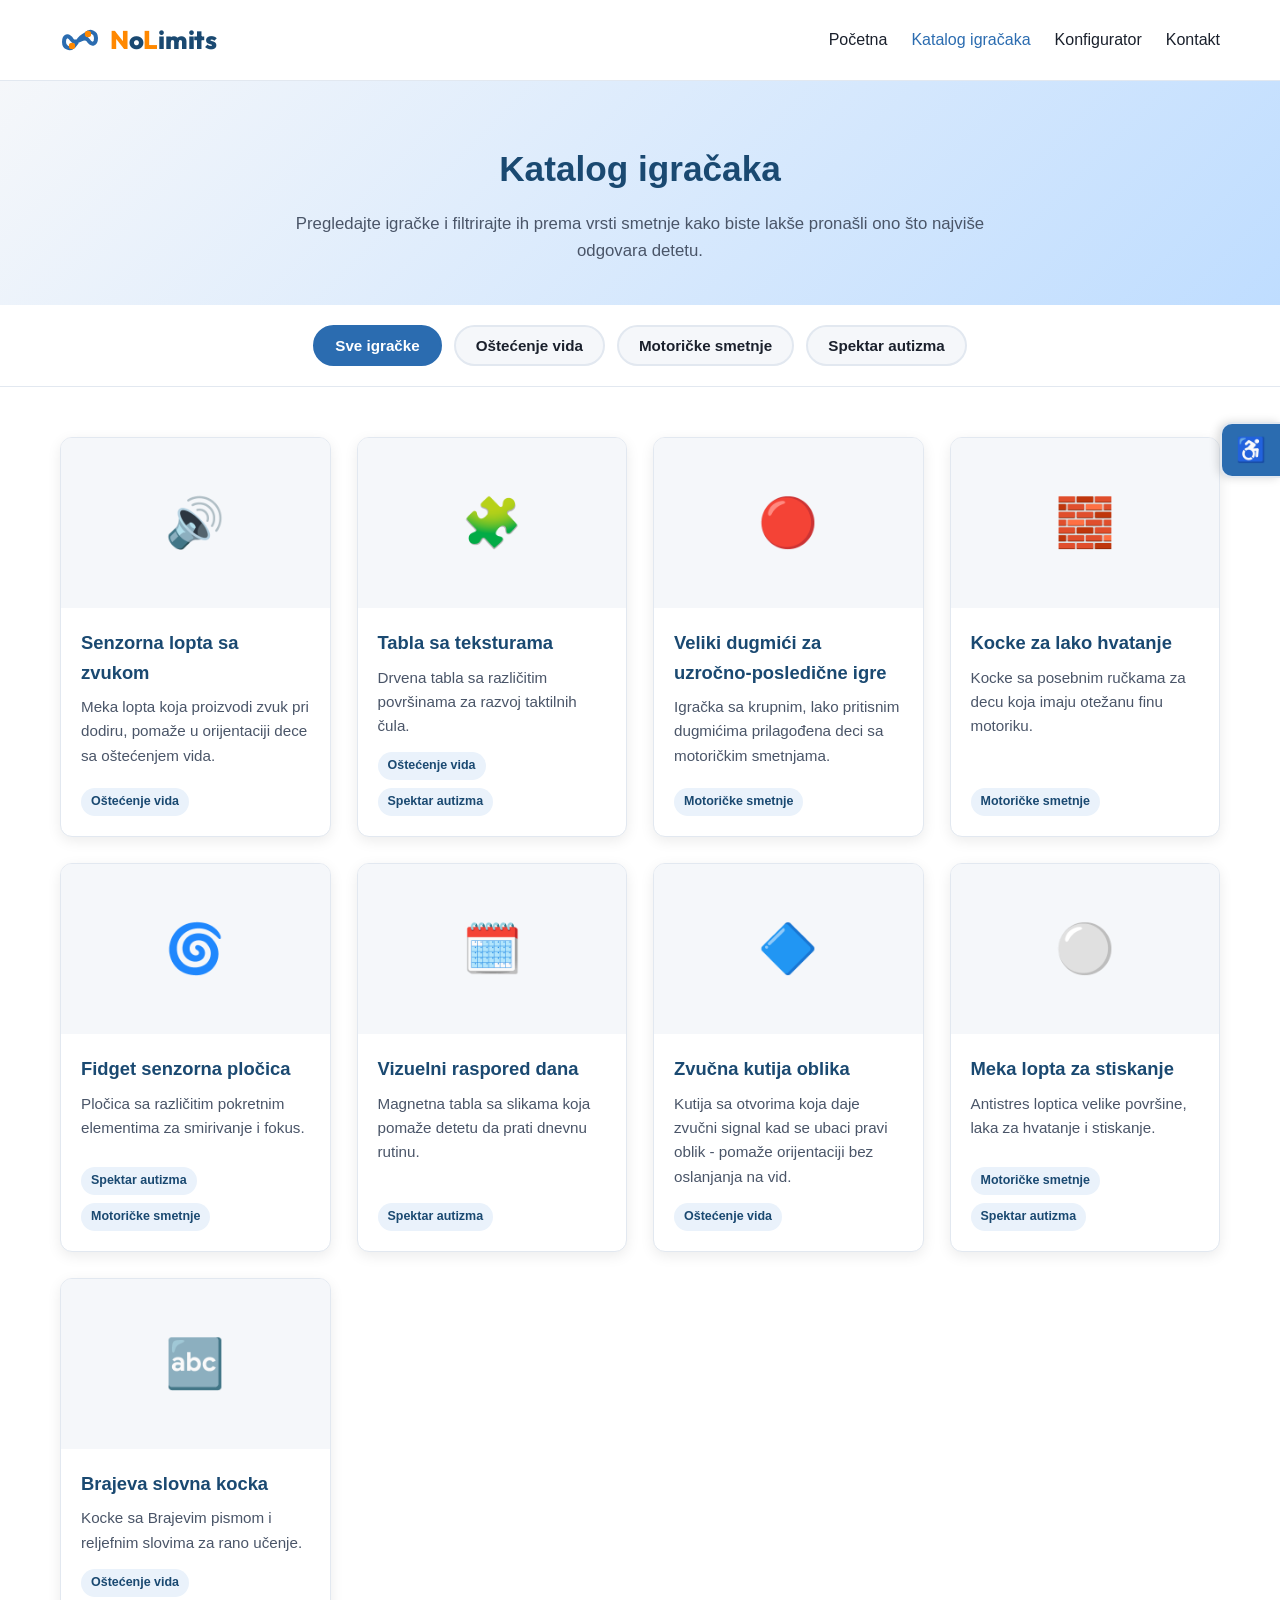
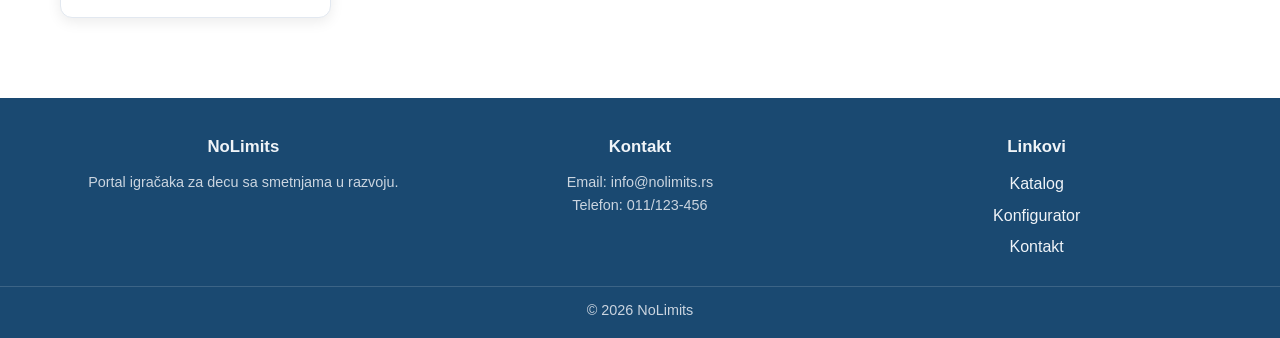
==== catalog.html @ a2f4700c "Add files via upload" ====
<!DOCTYPE html>
<html lang="sr">
<head>
  <meta charset="UTF-8">
  <meta name="viewport" content="width=device-width, initial-scale=1.0">
  <title>Katalog igračaka — NoLimits</title>
  <meta name="description" content="Katalog igračaka prilagođenih deci sa oštećenjem vida, motoričkim smetnjama i decom iz spektra autizma.">
  <link rel="stylesheet" href="css/style.css">
  <!-- Google Font: Outfit za zakrivljen i moderan logo -->
<link rel="preconnect" href="https://fonts.googleapis.com">
<link rel="preconnect" href="https://fonts.gstatic.com" crossorigin>
<link href="https://fonts.googleapis.com/css2?family=Outfit:wght@700;800&display=swap" rel="stylesheet">
</head>
<body>

<header class="site-header">
    <div class="container header-inner">
<a href="index.html" class="logo" aria-label="NoLimits Početna">
  <svg width="40" height="40" viewBox="0 0 100 100" fill="none" xmlns="http://www.w3.org/2000/svg" aria-hidden="true">
    <!-- Linija beskonačnosti/slagalice obojena u primarnu plavu boju -->
    <path d="M 30,50 C 20,35 10,40 10,55 C 10,70 25,75 35,65 C 45,55 45,45 65,35 C 75,25 90,30 90,45 C 90,60 80,65 70,50 C 60,35 40,65 30,50 Z" 
          stroke="var(--color-primary)" stroke-width="10" stroke-linecap="round" stroke-linejoin="round"/>
    <!-- Akcentne krugovi u narandžastoj boji -->
    <circle cx="70" cy="35" r="8" fill="var(--color-secondary)" />
    <circle cx="30" cy="65" r="8" fill="var(--color-secondary)" />
  </svg>
  <span class="logo-text"><span class="logo-accent">N</span>o<span class="logo-accent">L</span>imits</span>
</a>

      <nav class="main-nav" aria-label="Glavna navigacija">
        <ul>
          <li><a href="index.html">Početna</a></li>
          <li><a href="catalog.html" class="active">Katalog igračaka</a></li>
          <li><a href="configurator.html">Konfigurator</a></li>
          <li><a href="contact.html">Kontakt</a></li>
        </ul>
      </nav>

    </div>
  </header>

  <aside id="accessibility-menu" class="accessibility-menu" aria-hidden="true">
    <h2>Podešavanja pristupačnosti</h2>
    <button id="btn-font-increase">Povećaj veličinu teksta</button>
    <button id="btn-font-decrease">Smanji veličinu teksta</button>
    <button id="btn-high-contrast">Visoki kontrast</button>
    <button id="btn-dyslexia-font">Font za disleksiju</button>
    <button id="btn-highlight-links">Istakni linkove</button>
    <button id="btn-reset-accessibility">Vrati na podrazumevano</button>
  </aside>

  <!-- ===================== NASLOV STRANICE ===================== -->
  <main>
    <section class="catalog-hero">
      <div class="container">
        <h1>Katalog igračaka</h1>
        <p class="catalog-subtitle">
          Pregledajte igračke i filtrirajte ih prema vrsti smetnje kako biste
          lakše pronašli ono što najviše odgovara detetu.
        </p>
      </div>
    </section>

    <!-- ===================== FILTERI ===================== -->
    <section class="filters" aria-label="Filteri kataloga">
      <div class="container filters-inner">
        <button class="filter-btn active" data-filter="sve">Sve igračke</button>
        <button class="filter-btn" data-filter="vid">Oštećenje vida</button>
        <button class="filter-btn" data-filter="motorika">Motoričke smetnje</button>
        <button class="filter-btn" data-filter="autizam">Spektar autizma</button>
      </div>
    </section>

    <!-- ===================== GRID SA IGRAČKAMA ===================== -->
    <section class="catalog-grid-section">
      <div class="container">
        <div id="catalog-grid" class="catalog-grid">
          <!-- Kartice igračaka se generišu dinamički preko JavaScript-a (main.js) -->
        </div>

        <p id="no-results" class="no-results" hidden>
          Nema pronađenih igračaka za izabrani filter.
        </p>
      </div>
    </section>
  </main>

  <!-- ===================== FOOTER ===================== -->
  <footer class="site-footer">
    <div class="container footer-inner">
      <div>
        <h3>NoLimits</h3>
        <p>Portal igračaka za decu sa smetnjama u razvoju.</p>
      </div>
      <div>
        <h3>Kontakt</h3>
        <p>Email: info@nolimits.rs</p>
        <p>Telefon: 011/123-456</p>
      </div>
      <div>
        <h3>Linkovi</h3>
        <ul class="footer-links">
          <li><a href="catalog.html">Katalog</a></li>
          <li><a href="configurator.html">Konfigurator</a></li>
          <li><a href="contact.html">Kontakt</a></li>
        </ul>
      </div>
    </div>
    <p class="footer-bottom">&copy; 2026 NoLimits</p>
  </footer>

      <!-- Dugme za pristupačni meni - logiku dodajemo kasnije u main.js -->
      <button id="accessibility-toggle" class="accessibility-floating-btn" aria-label="Otvori meni za pristupačnost" aria-expanded="false">
        <span aria-hidden="true">♿</span> 
      </button>

  <script src="js/main.js" defer></script>
</body>
</html>
---- css/style.css ----
/* ===================== RESET & OSNOVNI STILOVI ===================== */
*, *::before, *::after {
  box-sizing: border-box;
  margin: 0;
  padding: 0;
}

:root {
  --color-primary: #2b6cb0;
  --color-primary-dark: #1a4971;
  --color-secondary: #ff8800;
  --color-bg: #ffffff;
  --color-bg-alt: #f5f7fa;
  --color-text: #1a202c;
  --color-text-light: #4a5568;
  --color-border: #e2e8f0;
  --radius: 12px;
  --shadow: 0 4px 14px rgba(0, 0, 0, 0.08);
  --font-main: "Segoe UI", Roboto, Arial, sans-serif;
  --font-size-base: 16px;
  --max-width: 1200px;
}

html {
  scroll-behavior: smooth;
  font-size: var(--font-size-base);
  overflow-y: scroll; /* Osigurava da vertikalni scrollbar uvek postoji i da se raspored nikada ne pomera */
}

body {
  font-family: var(--font-main);
  color: var(--color-text);
  background-color: var(--color-bg);
  line-height: 1.6;
  transition: background-color 0.3s ease, color 0.3s ease;
}

img {
  max-width: 100%;
  display: block;
}

a {
  color: inherit;
  text-decoration: none;
}

ul {
  list-style: none;
}

.container {
  max-width: var(--max-width);
  margin: 0 auto;
  padding: 0 20px;
}

/* Fokus stanje - vazno za pristupacnost */
a:focus-visible,
button:focus-visible {
  outline: 3px solid var(--color-secondary);
  outline-offset: 2px;
}

/* ===================== DUGMICI ===================== */
.btn {
  display: inline-block;
  padding: 12px 24px;
  border-radius: var(--radius);
  font-weight: 600;
  font-size: 0.95rem;
  border: 2px solid transparent;
  cursor: pointer;
  text-decoration: none;
  transition: background-color 0.2s ease, border-color 0.2s ease, transform 0.15s ease, box-shadow 0.15s ease;
}

.btn:hover {
  transform: translateY(-2px);
  box-shadow: var(--shadow);
}

/* Osnovno primarno plavo dugme */
.btn-primary {
  background-color: var(--color-primary); /* #2b6cb0 */
  color: #ffffff;
  border-color: var(--color-primary);
}

/* Hover efekat - potamnjivanje plavog dugmeta */
.btn-primary:hover {
  background-color: var(--color-primary-dark); /* #1a4971 (tamnija nijansa) */
  border-color: var(--color-primary-dark);
  color: #ffffff;
  transform: translateY(-2px);
  box-shadow: var(--shadow);
}

.btn-secondary {
  background-color: #ffffff;
  color: var(--color-primary);
  border-color: var(--color-primary);
}
/* Prilagođavanje za dugmad unutar kartica da zauzmu punu širinu ili da budu lepo centrirana */
.category-card .btn-primary {
  width: auto;             /* Dugme ne zauzima više celu širinu kartice */
  padding: 8px 16px;       /* Manje unutrašnje margine (visina i širina) */
  font-size: 0.88rem;      /* Blago smanjen font */
  margin-top: 8px;
}
/* ===================== HEADER ===================== */
.site-header {
  background-color: #ffffff;
  border-bottom: 1px solid var(--color-border);
  position: sticky;
  top: 0;
  z-index: 100;
  width: 100%;
}
.site-header .container {
  max-width: var(--max-width); /* 1200px */
  margin: 0 auto;
  padding: 0 20px;
  width: 100%;
}
.header-inner {
  display: flex !important;
  align-items: center !important;
  justify-content: space-between !important;
  height: 80px; /* Fiksna visina za sve stranice */
  width: 100%;
}

/* ===================== NOVI STILOVI ZA LOGO ===================== */
.logo {
  display: flex;
  align-items: center;
  gap: 10px;
  text-decoration: none;
}

.logo svg {
  flex-shrink: 0;
  transition: transform 0.2s ease;
}

.logo:hover svg {
  transform: scale(1.08);
}

.logo-text {
  font-family: 'Outfit', 'Segoe UI', sans-serif; /* Zakrivljen, zaobljen i moderan font */
  font-size: 1.6rem;
  font-weight: 800;
  color: var(--color-primary-dark); /* Osnovna boja teksta ("o" i "imits") */
  letter-spacing: -0.3px;
}

/* Narandžasta akcentna boja za slova N i L */
.logo-accent {
  color: var(--color-secondary) !important; /* Koristi #f6ad55 narandžastu boju iz narandžastih tačaka */
}
/* Podrška za Visoki Kontrast za Logo */
body.high-contrast .logo-text {
  color: #ffffff !important; /* Osnovni tekst ("o" i "imits") postaje beo */
}

body.high-contrast .logo-accent {
  color: #ffff00 !important; /* Akcentna slova N i L postaju svetlo žuta */
}

body.high-contrast .logo svg path {
  stroke: #ffff00 !important; /* Linija beskonačnosti prelazi u žutu */
}

body.high-contrast .logo svg circle {
  fill: #ffffff !important; /* Krugovi prelaze u belu boju */
}
.main-nav ul {
  display: flex;
  align-items: center;
  gap: 24px;
  list-style: none;
  margin: 0;
  padding: 0;
}

.main-nav a {
  white-space: nowrap;
}

.main-nav a:hover,
.main-nav a.active {
  color: var(--color-primary);
  border-bottom-color: var(--color-primary);
}

/* ===================== FIKSIRANO DUGME I MENI ZA PRISTUPAČNOST ===================== */
.accessibility-floating-btn {
  position: fixed !important;
  right: 0 !important;
  top: 50% !important;
  transform: translateY(-50%) !important;
  z-index: 99999 !important;
  background-color: var(--color-primary);
  color: #ffffff;
  border: 2px solid var(--color-border);
  border-right: none;
  border-radius: 12px 0 0 12px;
  padding: 12px 14px;
  font-size: 1.5rem;
  cursor: pointer;
  box-shadow: -2px 0 10px rgba(0, 0, 0, 0.15);
}

.accessibility-floating-btn:hover {
  background-color: var(--color-primary-dark);
}

.accessibility-menu {
  position: fixed;
  top: 50%;
  right: -300px;
  transform: translateY(-50%);
  width: 270px;
  background-color: #ffffff;
  border: 2px solid var(--color-border);
  border-radius: var(--radius);
  box-shadow: -4px 4px 20px rgba(0, 0, 0, 0.2);
  padding: 20px;
  z-index: 9998;
  transition: right 0.3s ease;
}

.accessibility-menu.open {
  right: 65px;
}

.accessibility-menu h2 {
  font-size: 1.15rem;
  margin-bottom: 14px;
  color: var(--color-primary-dark);
  border-bottom: 1px solid var(--color-border);
  padding-bottom: 8px;
}

.accessibility-menu button {
  display: block;
  width: 100%;
  text-align: left;
  padding: 10px 12px;
  margin-bottom: 8px;
  background-color: var(--color-bg-alt);
  border: 1px solid var(--color-border);
  border-radius: var(--radius);
  cursor: pointer;
  font-size: 0.9rem;
  font-weight: 600;
  transition: background-color 0.2s ease;
}

.accessibility-menu button:hover {
  background-color: var(--color-border);
}

/* ===================== HERO ===================== */
.hero {
  background: linear-gradient(135deg, var(--color-bg-alt), #bfddff);
  padding: 80px 0;
  text-align: center;
}

.hero-inner {
  max-width: 800px;
}

.hero h1 {
  font-size: 2.4rem;
  color: var(--color-primary-dark);
  margin-bottom: 18px;
  line-height: 1.3;
}

.hero-subtitle {
  font-size: 1.1rem;
  color: var(--color-text-light);
  margin-bottom: 32px;
}

.hero-actions {
  display: flex;
  justify-content: center;
  gap: 16px;
  flex-wrap: wrap;
}

/* ===================== KATEGORIJE ===================== */
.categories {
  padding: 70px 0;
}

.categories h2 {
  text-align: center;
  font-size: 1.9rem;
  color: var(--color-primary-dark);
  margin-bottom: 40px;
}

.category-grid {
  display: grid;
  grid-template-columns: repeat(auto-fit, minmax(260px, 1fr));
  gap: 24px;
}

.category-card {
  background-color: #ffffff;
  border: 1px solid var(--color-border);
  border-radius: var(--radius);
  padding: 30px 24px;
  text-align: center;
  box-shadow: var(--shadow);
  transition: transform 0.2s ease;
}

.category-card:hover {
  transform: translateY(-6px);
}

.category-icon {
  font-size: 2.6rem;
  margin-bottom: 14px;
}

.category-card h3 {
  font-size: 1.25rem;
  margin-bottom: 10px;
  color: var(--color-primary-dark);
}

.category-card p {
  color: var(--color-text-light);
  margin-bottom: 16px;
  min-height: 66px;
}

.card-link {
  font-weight: 600;
  color: var(--color-primary);
}

.card-link:hover {
  text-decoration: underline;
}

/* ===================== O NAMA ===================== */
.about {
  background-color: var(--color-bg-alt);
  padding: 60px 0;
}

.about-inner {
  max-width: 800px;
  text-align: center;
  margin: 0 auto;
}

.about h2 {
  font-size: 1.8rem;
  color: var(--color-primary-dark);
  margin-bottom: 18px;
}

.about p {
  color: var(--color-text-light);
}

/* ===================== FOOTER ===================== */
.site-footer {
  background-color: var(--color-primary-dark);
  color: #f0f4f8;
  padding: 36px 0 16px;
}

.footer-inner {
  display: grid;
  grid-template-columns: repeat(3, 1fr);
  gap: 30px;
  margin-bottom: 20px;
  text-align: center;
  justify-items: center;
}

.site-footer h3 {
  margin-bottom: 10px;
  font-size: 1.05rem;
}

.site-footer p {
  color: #cbd5e0;
  font-size: 0.9rem;
}

.footer-links {
  display: flex;
  flex-direction: column;
  align-items: center;
}

.footer-links li {
  margin-bottom: 6px;
}

.footer-links a:hover {
  text-decoration: underline;
}

.footer-bottom {
  text-align: center;
  border-top: 1px solid rgba(255,255,255,0.15);
  padding-top: 12px;
  font-size: 0.8rem;
  color: #cbd5e0;
}

/* ===================== KATALOG ===================== */
.catalog-hero {
  background: linear-gradient(135deg, var(--color-bg-alt), #bfddff);
  padding: 60px 0 40px;
  text-align: center;
}

.catalog-hero h1 {
  font-size: 2.2rem;
  color: var(--color-primary-dark);
  margin-bottom: 14px;
}

.catalog-subtitle {
  max-width: 700px;
  margin: 0 auto;
  color: var(--color-text-light);
  font-size: 1.05rem;
}

.filters {
  background-color: #ffffff;
  border-bottom: 1px solid var(--color-border);
  padding: 20px 0;
  position: sticky;
  top: 68px;
  z-index: 90;
}

.filters-inner {
  display: flex;
  gap: 12px;
  flex-wrap: wrap;
  justify-content: center;
}

.filter-btn {
  background-color: var(--color-bg-alt);
  border: 2px solid var(--color-border);
  color: var(--color-text);
  padding: 10px 20px;
  border-radius: 30px;
  font-weight: 600;
  font-size: 0.95rem;
  cursor: pointer;
  transition: background-color 0.2s ease, color 0.2s ease, border-color 0.2s ease;
}

.filter-btn:hover {
  border-color: var(--color-primary);
  color: var(--color-primary);
}

.filter-btn.active {
  background-color: var(--color-primary);
  border-color: var(--color-primary);
  color: #ffffff;
}

.catalog-grid-section {
  padding: 50px 0 80px;
}

.catalog-grid {
  display: grid;
  grid-template-columns: repeat(auto-fit, minmax(260px, 1fr));
  gap: 26px;
}

.toy-card {
  background-color: #ffffff;
  border: 1px solid var(--color-border);
  border-radius: var(--radius);
  overflow: hidden;
  box-shadow: var(--shadow);
  display: flex;
  flex-direction: column;
  transition: transform 0.2s ease;
}

.toy-card:hover {
  transform: translateY(-6px);
}

.toy-card-image {
  width: 100%;
  height: 170px;
  background-color: var(--color-bg-alt);
  display: flex;
  align-items: center;
  justify-content: center;
  font-size: 3rem;
}

.toy-card-body {
  padding: 20px;
  display: flex;
  flex-direction: column;
  flex-grow: 1;
}

.toy-card-body h3 {
  font-size: 1.15rem;
  color: var(--color-primary-dark);
  margin-bottom: 8px;
}

.toy-card-body p {
  color: var(--color-text-light);
  font-size: 0.95rem;
  margin-bottom: 14px;
  flex-grow: 1;
}

.toy-tags {
  display: flex;
  flex-wrap: wrap;
  gap: 8px;
}

.toy-tag {
  background-color: #eaf2fb;
  color: var(--color-primary-dark);
  font-size: 0.78rem;
  font-weight: 600;
  padding: 4px 10px;
  border-radius: 20px;
}

.no-results {
  text-align: center;
  color: var(--color-text-light);
  font-size: 1.05rem;
  padding: 40px 0;
}

/* ===================== KONFIGURATOR ===================== */
.configurator-hero {
  background: linear-gradient(135deg, var(--color-bg-alt), #bfddff);
  padding: 60px 0 40px;
  text-align: center;
}

.configurator-hero h1 {
  font-size: 2.2rem;
  color: var(--color-primary-dark);
  margin-bottom: 14px;
}

.configurator-subtitle {
  max-width: 700px;
  margin: 0 auto;
  color: var(--color-text-light);
  font-size: 1.05rem;
}

.configurator-workspace {
  padding: 50px 0 80px;
}

.configurator-inner {
  display: grid;
  grid-template-columns: 300px 1fr;
  gap: 30px;
  align-items: start;
}

.configurator-palette {
  background-color: #ffffff;
  border: 1px solid var(--color-border);
  border-radius: var(--radius);
  padding: 24px;
  box-shadow: var(--shadow);
  position: sticky;
  top: 90px;
}

.configurator-palette h2 {
  font-size: 1.2rem;
  color: var(--color-primary-dark);
  margin-bottom: 8px;
}

.palette-hint {
  font-size: 0.88rem;
  color: var(--color-text-light);
  margin-bottom: 18px;
}

.palette-items {
  display: flex;
  flex-direction: column;
  gap: 10px;
  margin-bottom: 24px;
}

.palette-item {
  display: flex;
  align-items: center;
  gap: 10px;
  background-color: var(--color-bg-alt);
  border: 2px solid var(--color-border);
  border-radius: var(--radius);
  padding: 12px 14px;
  font-size: 0.92rem;
  font-weight: 600;
  color: var(--color-text);
  cursor: grab;
  transition: border-color 0.2s ease, background-color 0.2s ease;
  text-align: left;
}

.palette-item:hover {
  border-color: var(--color-primary);
  background-color: #eaf2fb;
}

.palette-item:active {
  cursor: grabbing;
}

.palette-icon {
  font-size: 1.3rem;
}

.configurator-actions {
  display: flex;
  flex-direction: column;
  gap: 10px;
  border-top: 1px solid var(--color-border);
  padding-top: 18px;
}

.configurator-actions .btn {
  width: 100%;
  text-align: center;
  padding: 12px 16px;
  font-size: 0.92rem;
}

.configurator-canvas-wrapper {
  background-color: #ffffff;
  border: 1px solid var(--color-border);
  border-radius: var(--radius);
  box-shadow: var(--shadow);
  padding: 20px;
  text-align: center;
}

#konva-container {
  width: 100%;
  max-width: 700px;
  height: 500px;
  margin: 0 auto;
  background-color: var(--color-bg-alt);
  border: 2px dashed var(--color-border);
  border-radius: var(--radius);
  overflow: hidden;
}

.canvas-hint {
  margin-top: 14px;
  font-size: 0.88rem;
  color: var(--color-text-light);
}

/* ===================== KAKO FUNKCIONIŠE ===================== */
.how-it-works {
  padding: 70px 0;
  background-color: var(--color-bg-alt);
}

.how-it-works h2 {
  text-align: center;
  font-size: 1.9rem;
  color: var(--color-primary-dark);
  margin-bottom: 40px;
}

.steps-grid {
  display: grid;
  grid-template-columns: repeat(auto-fit, minmax(230px, 1fr));
  gap: 24px;
  margin-bottom: 36px;
}

.step-card {
  background-color: #ffffff;
  border: 1px solid var(--color-border);
  border-radius: var(--radius);
  padding: 30px 22px;
  text-align: center;
  box-shadow: var(--shadow);
}

.step-number {
  width: 42px;
  height: 42px;
  border-radius: 50%;
  background-color: var(--color-primary);
  color: #ffffff;
  font-weight: 700;
  font-size: 1.1rem;
  display: flex;
  align-items: center;
  justify-content: center;
  margin: 0 auto 16px;
}

.step-card h3 {
  font-size: 1.1rem;
  color: var(--color-primary-dark);
  margin-bottom: 10px;
}

.step-card p {
  color: var(--color-text-light);
  font-size: 0.95rem;
}

.how-it-works-cta {
  text-align: center;
}

/* ===================== ZAŠTO PRILAGOĐENE IGRAČKE ===================== */
.why-toys {
  padding: 70px 0;
}

.why-toys h2 {
  text-align: center;
  font-size: 1.9rem;
  color: var(--color-primary-dark);
  margin-bottom: 40px;
}

.why-grid {
  display: grid;
  grid-template-columns: repeat(3, 1fr);
  gap: 24px;
}

.why-card {
  background-color: #ffffff;
  border: 1px solid var(--color-border);
  border-radius: var(--radius);
  padding: 26px 22px;
  box-shadow: var(--shadow);
  transition: transform 0.2s ease;
}

.why-card:hover {
  transform: translateY(-4px);
}

.why-icon {
  font-size: 2rem;
  margin-bottom: 12px;
}

.why-card h3 {
  font-size: 1.1rem;
  color: var(--color-primary-dark);
  margin-bottom: 8px;
}

.why-card p {
  color: var(--color-text-light);
  font-size: 0.92rem;
}

/* ===================== KONTAKT ===================== */
.contact-hero {
  background: linear-gradient(135deg, var(--color-bg-alt), #bfddff);
  padding: 60px 0 40px;
  text-align: center;
}

.contact-hero h1 {
  font-size: 2.2rem;
  color: var(--color-primary-dark);
  margin-bottom: 14px;
}

.contact-subtitle {
  max-width: 700px;
  margin: 0 auto;
  color: var(--color-text-light);
  font-size: 1.05rem;
}

.contact-section {
  padding: 60px 0 90px;
}

.contact-grid {
  display: grid;
  grid-template-columns: 1.4fr 1fr;
  gap: 34px;
  align-items: start;
}

.contact-form-wrapper {
  background-color: #ffffff;
  border: 1px solid var(--color-border);
  border-radius: var(--radius);
  box-shadow: var(--shadow);
  padding: 32px;
}

.contact-form-wrapper h2 {
  font-size: 1.3rem;
  color: var(--color-primary-dark);
  margin-bottom: 22px;
}

.form-group {
  margin-bottom: 20px;
}

.form-group label {
  display: block;
  font-weight: 600;
  font-size: 0.92rem;
  margin-bottom: 6px;
  color: var(--color-text);
}

.form-input {
  width: 100%;
  padding: 12px 14px;
  border: 2px solid var(--color-border);
  border-radius: var(--radius);
  font-size: 0.95rem;
  font-family: inherit;
  color: var(--color-text);
  background-color: #ffffff;
  transition: border-color 0.2s ease;
}

.form-input:focus {
  outline: none;
  border-color: var(--color-primary);
}

.form-textarea {
  resize: vertical;
  min-height: 120px;
}

.form-error {
  display: block;
  color: #c53030;
  font-size: 0.82rem;
  margin-top: 5px;
  min-height: 1em;
}

.form-success {
  margin-top: 16px;
  background-color: #f0fff4;
  border: 1px solid #38a169;
  color: #276749;
  padding: 12px 16px;
  border-radius: var(--radius);
  font-size: 0.92rem;
}

.contact-info {
  background-color: #ffffff;
  border: 1px solid var(--color-border);
  border-radius: var(--radius);
  box-shadow: var(--shadow);
  padding: 32px;
}

.contact-info h2 {
  font-size: 1.3rem;
  color: var(--color-primary-dark);
  margin-bottom: 22px;
}

.contact-info-item {
  display: flex;
  gap: 14px;
  margin-bottom: 20px;
}

.contact-info-icon {
  font-size: 1.5rem;
  flex-shrink: 0;
}

.contact-info-item h3 {
  font-size: 1rem;
  color: var(--color-primary-dark);
  margin-bottom: 3px;
}

.contact-info-item p {
  color: var(--color-text-light);
  font-size: 0.92rem;
}

.contact-info-note {
  border-top: 1px solid var(--color-border);
  padding-top: 18px;
  margin-top: 6px;
  color: var(--color-text-light);
  font-size: 0.88rem;
  line-height: 1.6;
}

/* ===================== KLASE ZA PRISTUPAČNOST ===================== */
body.dyslexia-font,
body.dyslexia-font * {
  font-family: "Comic Sans MS", "Comic Sans", cursive, sans-serif !important;
}

body.highlight-links a {
  background-color: #ffff00 !important;
  color: #000000 !important;
  text-decoration: underline !important;
}

/* High Contrast Mode */
body.high-contrast,
body.high-contrast * {
  background-color: #000000 !important;
  background-image: none !important;
  color: #ffffff !important;
  border-color: #ffffff !important;
}

body.high-contrast #konva-container {
  background-color: #1a1a1a !important;
}

body.high-contrast button,
body.high-contrast .btn-secondary,
body.high-contrast .filter-btn,
body.high-contrast .accessibility-menu button,
body.high-contrast .accessibility-floating-btn,
body.high-contrast .palette-item {
  background-color: #000000 !important;
  color: #ffffff !important;
  border: 2px solid #ffffff !important;
}

body.high-contrast .btn-primary,
body.high-contrast .filter-btn.active,
body.high-contrast .filter-btn:hover,
body.high-contrast button:hover,
body.high-contrast .accessibility-floating-btn:hover,
body.high-contrast .palette-item:hover,
body.high-contrast .step-number {
  background-color: #ffff00 !important;
  color: #000000 !important;
  border-color: #ffff00 !important;
}

body.high-contrast .site-footer {
  border-top: 3px solid #ffffff !important;
}

body.high-contrast .form-success {
  border-color: #38a169 !important;
  color: #9ae6b4 !important;
}

/* ===================== RESPONZIVNOST ===================== */
@media (max-width: 900px) {
  .configurator-inner {
    grid-template-columns: 1fr;
  }

  .configurator-palette {
    position: static;
  }

  .palette-items {
    flex-direction: row;
    flex-wrap: wrap;
  }

  .palette-item {
    flex: 1 1 auto;
    min-width: 160px;
  }

  .why-grid {
    grid-template-columns: repeat(2, 1fr);
  }

  .contact-grid {
    grid-template-columns: 1fr;
  }
}

@media (max-width: 768px) {
  .header-inner {
    flex-direction: column;
    align-items: flex-start;
  }

  .main-nav ul {
    gap: 14px;
  }

  .hero h1 {
    font-size: 1.9rem;
  }

  .filters {
    top: 0;
    position: static;
  }

  .filters-inner {
    justify-content: flex-start;
    overflow-x: auto;
    flex-wrap: nowrap;
    padding-bottom: 6px;
  }

  .filter-btn {
    flex-shrink: 0;
  }
}

@media (max-width: 600px) {
  .footer-inner {
    grid-template-columns: 1fr;
    gap: 24px;
  }
}

@media (max-width: 560px) {
  .why-grid {
    grid-template-columns: 1fr;
  }
}

@media (max-width: 480px) {
  .hero {
    padding: 50px 0;
  }

  .hero-actions {
    flex-direction: column;
  }

  .btn {
    width: 100%;
    text-align: center;
  }

  #konva-container {
    height: 380px;
  }

  .contact-form-wrapper,
  .contact-info {
    padding: 22px;
  }

  .accessibility-menu.open {
    right: 10px;
    width: 240px;
  }
}
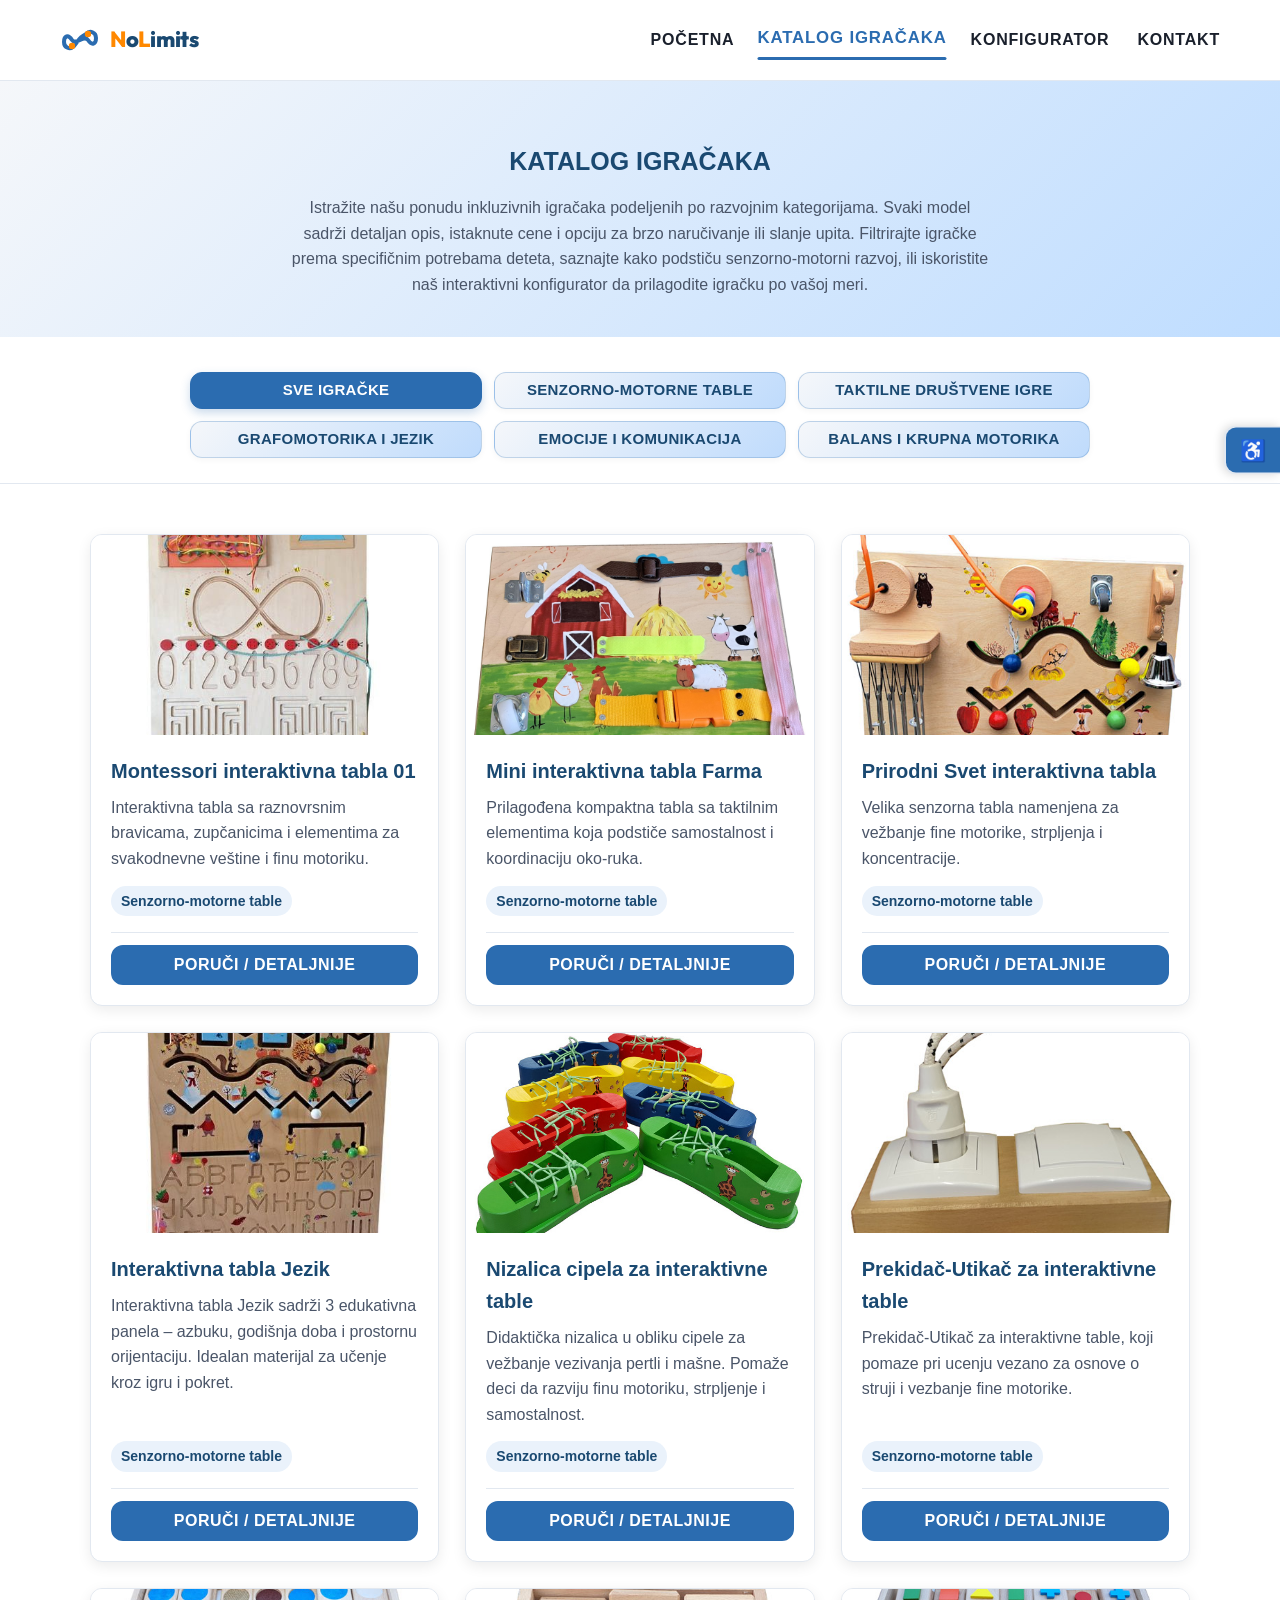
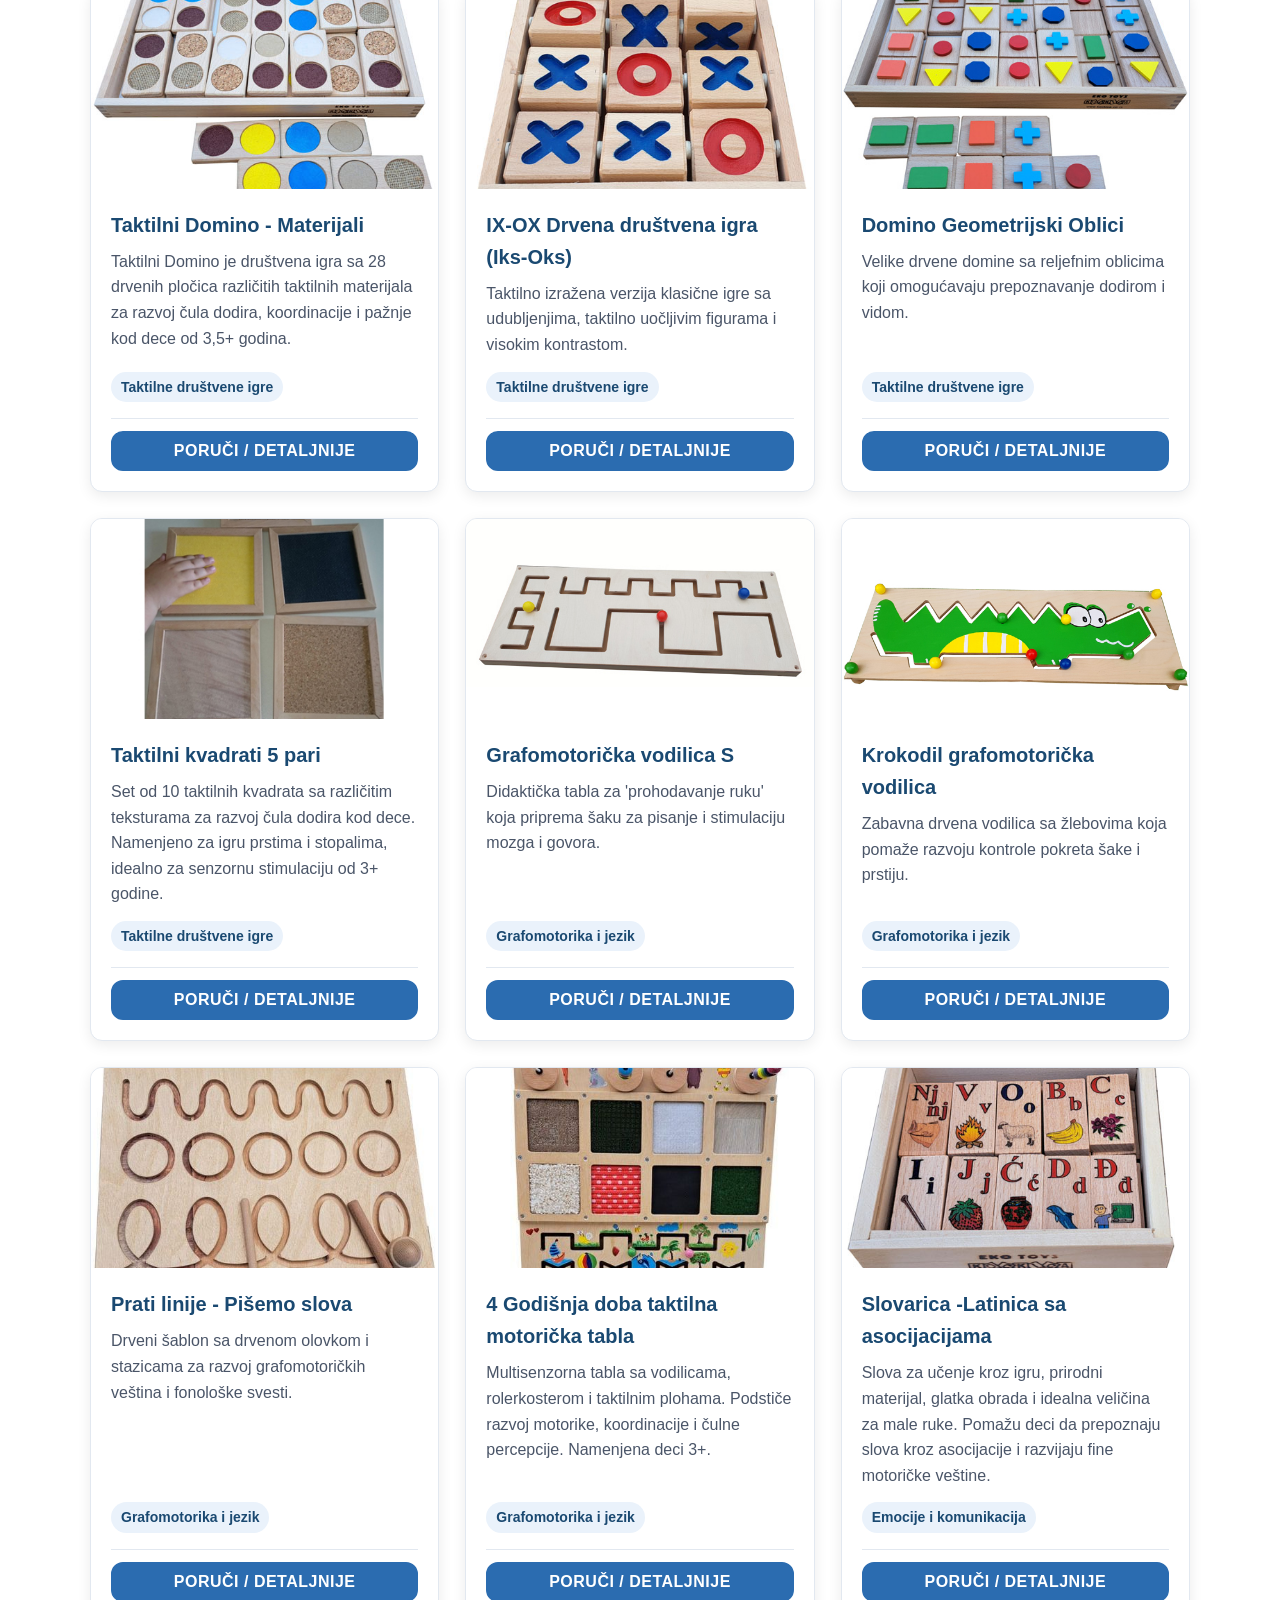
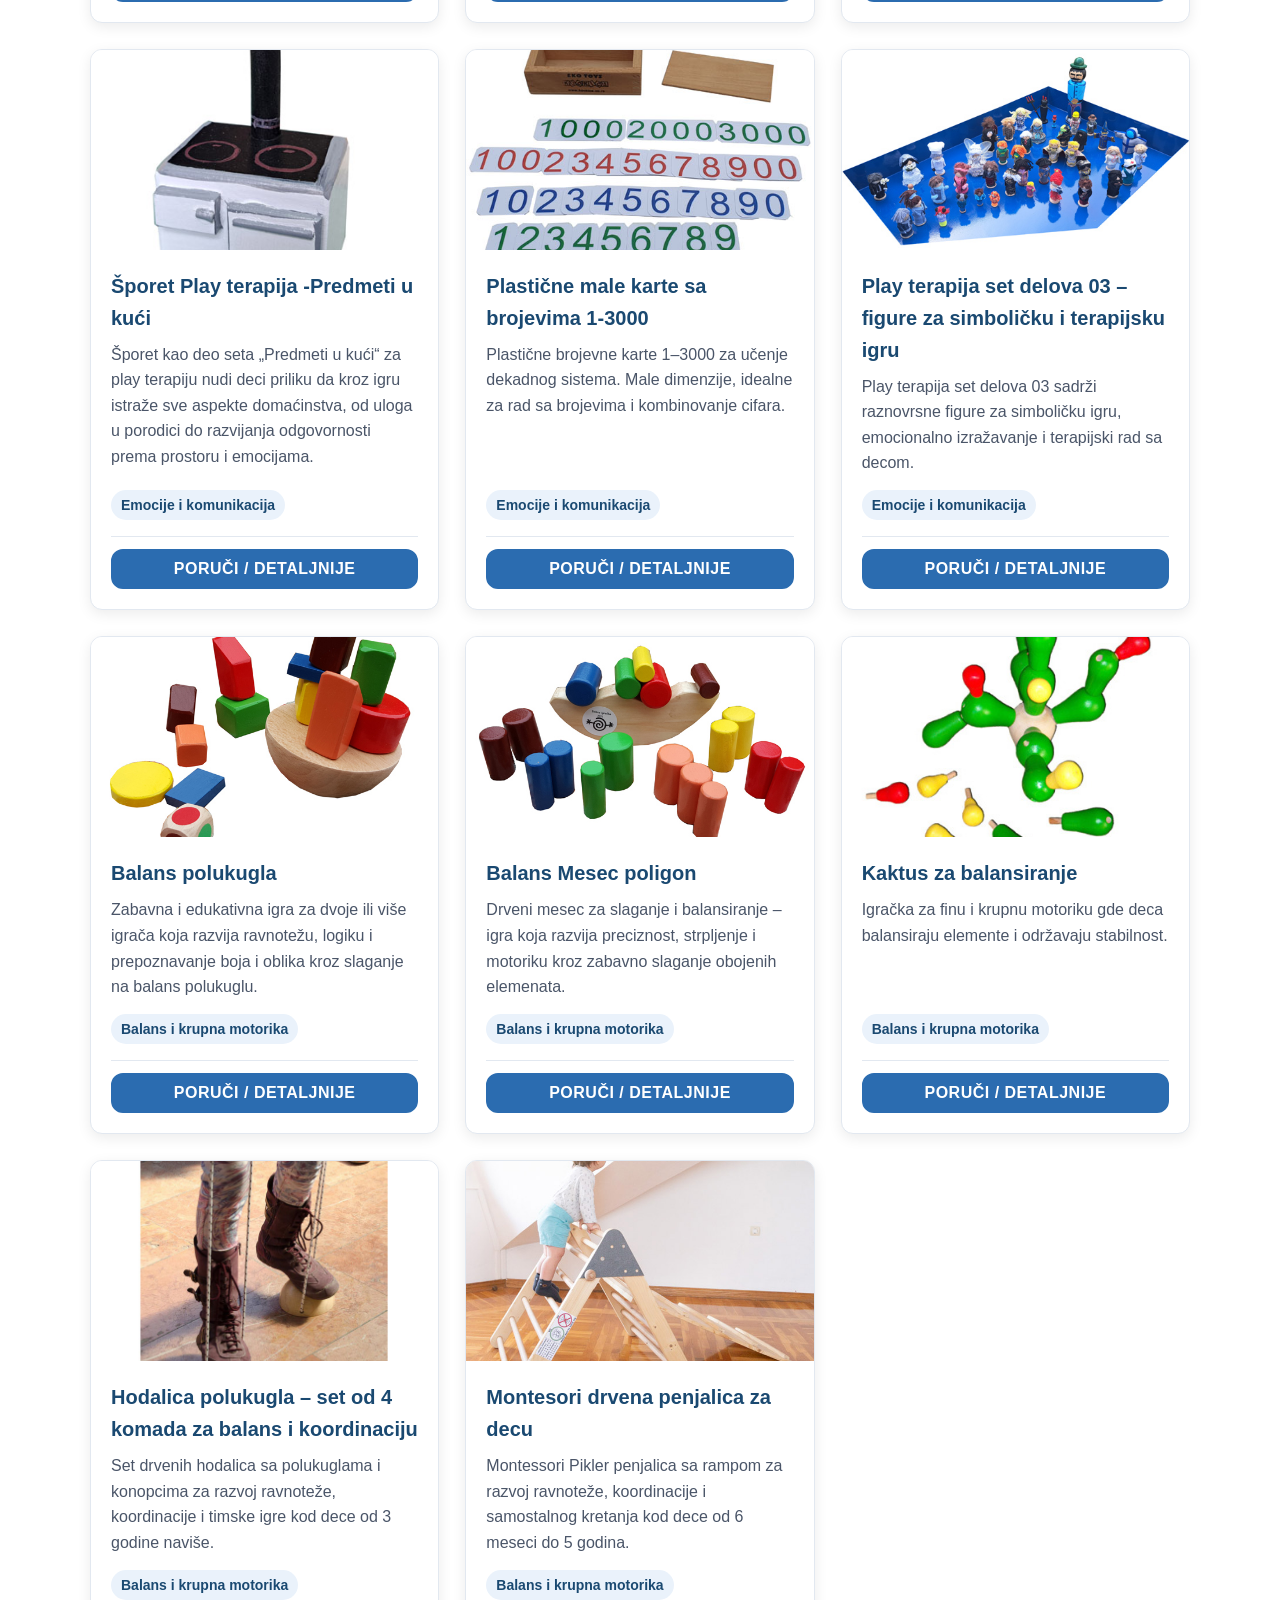
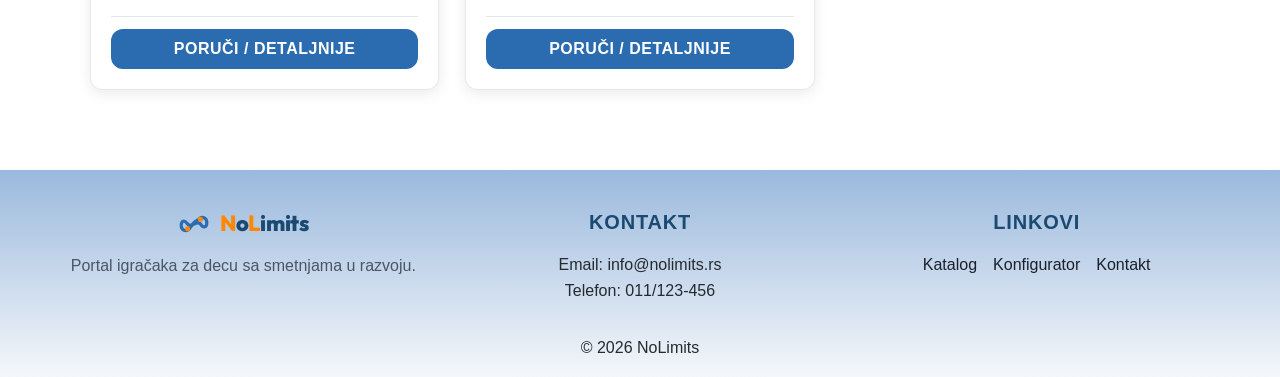
==== commit 8a5bda29: "Blizu kraja negde valjda" ====
--- a/catalog.html
+++ b/catalog.html
@@ -1,119 +1,191 @@
-<!DOCTYPE html>
-<html lang="sr">
-<head>
-  <meta charset="UTF-8">
-  <meta name="viewport" content="width=device-width, initial-scale=1.0">
-  <title>Katalog igračaka — NoLimits</title>
-  <meta name="description" content="Katalog igračaka prilagođenih deci sa oštećenjem vida, motoričkim smetnjama i decom iz spektra autizma.">
-  <link rel="stylesheet" href="css/style.css">
-  <!-- Google Font: Outfit za zakrivljen i moderan logo -->
-<link rel="preconnect" href="https://fonts.googleapis.com">
-<link rel="preconnect" href="https://fonts.gstatic.com" crossorigin>
-<link href="https://fonts.googleapis.com/css2?family=Outfit:wght@700;800&display=swap" rel="stylesheet">
-</head>
-<body>
-
-<header class="site-header">
-    <div class="container header-inner">
-<a href="index.html" class="logo" aria-label="NoLimits Početna">
-  <svg width="40" height="40" viewBox="0 0 100 100" fill="none" xmlns="http://www.w3.org/2000/svg" aria-hidden="true">
-    <!-- Linija beskonačnosti/slagalice obojena u primarnu plavu boju -->
-    <path d="M 30,50 C 20,35 10,40 10,55 C 10,70 25,75 35,65 C 45,55 45,45 65,35 C 75,25 90,30 90,45 C 90,60 80,65 70,50 C 60,35 40,65 30,50 Z" 
-          stroke="var(--color-primary)" stroke-width="10" stroke-linecap="round" stroke-linejoin="round"/>
-    <!-- Akcentne krugovi u narandžastoj boji -->
-    <circle cx="70" cy="35" r="8" fill="var(--color-secondary)" />
-    <circle cx="30" cy="65" r="8" fill="var(--color-secondary)" />
-  </svg>
-  <span class="logo-text"><span class="logo-accent">N</span>o<span class="logo-accent">L</span>imits</span>
-</a>
-
-      <nav class="main-nav" aria-label="Glavna navigacija">
-        <ul>
-          <li><a href="index.html">Početna</a></li>
-          <li><a href="catalog.html" class="active">Katalog igračaka</a></li>
-          <li><a href="configurator.html">Konfigurator</a></li>
-          <li><a href="contact.html">Kontakt</a></li>
-        </ul>
-      </nav>
-
-    </div>
-  </header>
-
-  <aside id="accessibility-menu" class="accessibility-menu" aria-hidden="true">
-    <h2>Podešavanja pristupačnosti</h2>
-    <button id="btn-font-increase">Povećaj veličinu teksta</button>
-    <button id="btn-font-decrease">Smanji veličinu teksta</button>
-    <button id="btn-high-contrast">Visoki kontrast</button>
-    <button id="btn-dyslexia-font">Font za disleksiju</button>
-    <button id="btn-highlight-links">Istakni linkove</button>
-    <button id="btn-reset-accessibility">Vrati na podrazumevano</button>
-  </aside>
-
-  <!-- ===================== NASLOV STRANICE ===================== -->
-  <main>
-    <section class="catalog-hero">
-      <div class="container">
-        <h1>Katalog igračaka</h1>
-        <p class="catalog-subtitle">
-          Pregledajte igračke i filtrirajte ih prema vrsti smetnje kako biste
-          lakše pronašli ono što najviše odgovara detetu.
-        </p>
-      </div>
-    </section>
-
-    <!-- ===================== FILTERI ===================== -->
-    <section class="filters" aria-label="Filteri kataloga">
-      <div class="container filters-inner">
-        <button class="filter-btn active" data-filter="sve">Sve igračke</button>
-        <button class="filter-btn" data-filter="vid">Oštećenje vida</button>
-        <button class="filter-btn" data-filter="motorika">Motoričke smetnje</button>
-        <button class="filter-btn" data-filter="autizam">Spektar autizma</button>
-      </div>
-    </section>
-
-    <!-- ===================== GRID SA IGRAČKAMA ===================== -->
-    <section class="catalog-grid-section">
-      <div class="container">
-        <div id="catalog-grid" class="catalog-grid">
-          <!-- Kartice igračaka se generišu dinamički preko JavaScript-a (main.js) -->
-        </div>
-
-        <p id="no-results" class="no-results" hidden>
-          Nema pronađenih igračaka za izabrani filter.
-        </p>
-      </div>
-    </section>
-  </main>
-
-  <!-- ===================== FOOTER ===================== -->
-  <footer class="site-footer">
-    <div class="container footer-inner">
-      <div>
-        <h3>NoLimits</h3>
-        <p>Portal igračaka za decu sa smetnjama u razvoju.</p>
-      </div>
-      <div>
-        <h3>Kontakt</h3>
-        <p>Email: info@nolimits.rs</p>
-        <p>Telefon: 011/123-456</p>
-      </div>
-      <div>
-        <h3>Linkovi</h3>
-        <ul class="footer-links">
-          <li><a href="catalog.html">Katalog</a></li>
-          <li><a href="configurator.html">Konfigurator</a></li>
-          <li><a href="contact.html">Kontakt</a></li>
-        </ul>
-      </div>
-    </div>
-    <p class="footer-bottom">&copy; 2026 NoLimits</p>
-  </footer>
-
-      <!-- Dugme za pristupačni meni - logiku dodajemo kasnije u main.js -->
-      <button id="accessibility-toggle" class="accessibility-floating-btn" aria-label="Otvori meni za pristupačnost" aria-expanded="false">
-        <span aria-hidden="true">♿</span> 
-      </button>
-
-  <script src="js/main.js" defer></script>
-</body>
+<!DOCTYPE html>
+<html lang="sr">
+<head>
+  <meta charset="UTF-8">
+  <meta name="viewport" content="width=device-width, initial-scale=1.0">
+  <title>Katalog igračaka — NoLimits</title>
+  <meta name="description" content="Katalog igračaka prilagođenih deci sa oštećenjem vida, motoričkim smetnjama i decom iz spektra autizma.">
+  <link rel="stylesheet" href="css/style.css">
+  <!-- Google Font: Outfit za zakrivljen i moderan logo -->
+<link rel="preconnect" href="https://fonts.googleapis.com">
+<link rel="preconnect" href="https://fonts.gstatic.com" crossorigin>
+<link href="https://fonts.googleapis.com/css2?family=Outfit:wght@700;800&display=swap" rel="stylesheet">
+</head>
+<body>
+
+<header class="site-header">
+    <div class="container header-inner">
+<a href="index.html" class="logo" aria-label="NoLimits Početna">
+  <svg width="40" height="40" viewBox="0 0 100 100" fill="none" xmlns="http://www.w3.org/2000/svg" aria-hidden="true">
+    <!-- Linija beskonačnosti/slagalice obojena u primarnu plavu boju -->
+    <path d="M 30,50 C 20,35 10,40 10,55 C 10,70 25,75 35,65 C 45,55 45,45 65,35 C 75,25 90,30 90,45 C 90,60 80,65 70,50 C 60,35 40,65 30,50 Z" 
+          stroke="var(--color-primary)" stroke-width="10" stroke-linecap="round" stroke-linejoin="round"/>
+    <!-- Akcentne krugovi u narandžastoj boji -->
+    <circle cx="70" cy="35" r="8" fill="var(--color-secondary)" />
+    <circle cx="30" cy="65" r="8" fill="var(--color-secondary)" />
+  </svg>
+  <span class="logo-text"><span class="logo-accent">N</span>o<span class="logo-accent">L</span>imits</span>
+</a>
+
+      <nav class="main-nav" aria-label="Glavna navigacija">
+        <ul>
+          <li><a href="index.html">Početna</a></li>
+          <li><a href="catalog.html" class="active">Katalog igračaka</a></li>
+          <li><a href="configurator.html">Konfigurator</a></li>
+          <li><a href="contact.html">Kontakt</a></li>
+        </ul>
+      </nav>
+
+    </div>
+  </header>
+
+  <aside id="accessibility-menu" class="accessibility-menu" aria-hidden="true">
+    <h2>Podešavanja pristupačnosti</h2>
+    <button id="btn-font-increase">Povećaj veličinu teksta</button>
+    <button id="btn-font-decrease">Smanji veličinu teksta</button>
+    <button id="btn-high-contrast">Visoki kontrast</button>
+    <button id="btn-dyslexia-font">Font za disleksiju</button>
+    <button id="btn-highlight-links">Istakni linkove</button>
+    <button id="btn-reset-accessibility">Vrati na podrazumevano</button>
+  </aside>
+
+  <!-- ===================== NASLOV STRANICE ===================== -->
+  <main>
+    <section class="catalog-hero">
+      <div class="container">
+        <h1>Katalog igračaka</h1>
+        <p class="catalog-subtitle">
+          Istražite našu ponudu inkluzivnih igračaka podeljenih po razvojnim kategorijama. 
+          Svaki model sadrži detaljan opis, istaknute cene i opciju za brzo naručivanje ili slanje upita. 
+          Filtrirajte igračke prema specifičnim potrebama deteta, saznajte kako podstiču senzorno-motorni razvoj, 
+          ili iskoristite naš interaktivni konfigurator da prilagodite igračku po vašoj meri.
+        </p>
+      </div>
+    </section>
+
+    <!-- ===================== FILTERI ===================== -->
+    <section class="filters" aria-label="Filteri kataloga">
+      <div class="container">
+        <div class="filters-grid">
+          <button class="filter-btn active" data-filter="sve">Sve igračke</button>
+          <button class="filter-btn" data-filter="table">Senzorno-motorne table</button>
+          <button class="filter-btn" data-filter="taktilne">Taktilne društvene igre</button>
+          <button class="filter-btn" data-filter="grafomotorika">Grafomotorika i jezik</button>
+          <button class="filter-btn" data-filter="kartice">Emocije i komunikacija</button>
+          <button class="filter-btn" data-filter="balans">Balans i krupna motorika</button>
+        </div>
+      </div>
+    </section>
+
+    <!-- ===================== GRID SA IGRAČKAMA ===================== -->
+    <section class="catalog-grid-section">
+      <div class="container">
+        <div id="catalog-grid" class="catalog-grid">
+          <!-- Kartice igračaka se generišu dinamički preko JavaScript-a (main.js) -->
+        </div>
+
+        <p id="no-results" class="no-results" hidden>
+          Nema pronađenih igračaka za izabrani filter.
+        </p>
+      </div>
+
+      
+ <!-- MODAL PROZOR ZA NARUČIVANJE IGRAČKE -->
+<div id="toy-modal" class="modal-overlay" aria-hidden="true">
+  <div class="modal-card" role="dialog" aria-modal="true" aria-labelledby="modal-toy-title">
+    <button id="modal-close" class="modal-close-btn" aria-label="Zatvori prozor">&times;</button>
+    
+    <div class="modal-grid">
+      <!-- LEVA STRANA: Naziv i Slika -->
+      <div class="modal-left">
+        <h2 id="modal-toy-title">Naziv Igračke</h2>
+        <div class="modal-image-wrapper">
+          <img id="modal-toy-image" src="" alt="" class="modal-toy-img">
+        </div>
+        <p id="modal-toy-desc" class="modal-description"></p>
+      </div>
+
+      <!-- DESNA STRANA: Cena i Forma za naručivanje -->
+      <div class="modal-right">
+        <div class="modal-price-box">
+          <span class="price-label">Cena:</span>
+          <span id="modal-toy-price" class="price-amount">0 RSD</span>
+        </div>
+
+        <form id="modal-order-form" class="modal-form">
+          <h3>Slanje upita za narudžbinu</h3>
+          
+          <div class="form-group">
+            <label for="order-fullname">Ime i prezime</label>
+            <input type="text" id="order-fullname" class="form-input" placeholder="Petar Petrović" required>
+          </div>
+
+          <div class="form-group">
+            <label for="order-email">Email adresa</label>
+            <input type="email" id="order-email" class="form-input" placeholder="vasa@adresa.com" required>
+          </div>
+
+          <div class="form-group">
+            <label for="order-phone">Broj telefona</label>
+            <input type="tel" id="order-phone" class="form-input" placeholder="06X/XXX-XXXX" required>
+          </div>
+
+          <div class="form-group">
+            <label for="order-address">Adresa za dostavu</label>
+            <input type="text" id="order-address" class="form-input" placeholder="Ulica i broj, Grad" required>
+          </div>
+
+          <button type="submit" class="btn btn-primary btn-buy">POŠALJI UPIT za narudžbinu</button>
+          <p id="order-success" class="form-success buy-success-msg" hidden>
+            Hvala vam! Otvoren je vaš email klijent sa popunjenim podacima za narudžbinu.
+          </p>
+        </form>
+      </div>
+    </div>
+  </div>
+</div>
+    </section>
+
+    
+  </main>
+
+  <!-- ===================== FOOTER ===================== -->
+  <footer class="site-footer">
+    <div class="container footer-inner">
+      <div class="footer-brand">
+  <a href="index.html" class="logo logo-footer" aria-label="NoLimits Početna">
+    <svg width="32" height="32" viewBox="0 0 100 100" fill="none" xmlns="http://www.w3.org/2000/svg" aria-hidden="true">
+      <path d="M 30,50 C 20,35 10,40 10,55 C 10,70 25,75 35,65 C 45,55 45,45 65,35 C 75,25 90,30 90,45 C 90,60 80,65 70,50 C 60,35 40,65 30,50 Z" 
+            stroke="var(--color-primary)" stroke-width="10" stroke-linecap="round" stroke-linejoin="round"/>
+      <circle cx="70" cy="35" r="8" fill="var(--color-secondary)" />
+      <circle cx="30" cy="65" r="8" fill="var(--color-secondary)" />
+    </svg>
+    <span class="logo-text"><span class="logo-accent">N</span>o<span class="logo-accent">L</span>imits</span>
+  </a>
+  <p>Portal igračaka za decu sa smetnjama u razvoju.</p>
+</div>
+      <div>
+        <h3>Kontakt</h3>
+        <p>Email: info@nolimits.rs</p>
+        <p>Telefon: 011/123-456</p>
+      </div>
+      <div>
+        <h3>Linkovi</h3>
+        <ul class="footer-links horizontal-links">
+          <li><a href="catalog.html">Katalog</a></li>
+          <li><a href="configurator.html">Konfigurator</a></li>
+          <li><a href="contact.html">Kontakt</a></li>
+        </ul>
+      </div>
+    </div>
+    <p class="footer-bottom">&copy; 2026 NoLimits</p>
+  </footer>
+
+      <!-- Dugme za pristupačni meni - logiku dodajemo kasnije u main.js -->
+      <button id="accessibility-toggle" class="accessibility-floating-btn" aria-label="Otvori meni za pristupačnost" aria-expanded="false">
+        <span aria-hidden="true">♿</span> 
+      </button>
+
+  <script src="js/main.js" defer></script>
+</body>
 </html>
--- a/css/style.css
+++ b/css/style.css
@@ -1,1095 +1,2069 @@
-/* ===================== RESET & OSNOVNI STILOVI ===================== */
-*, *::before, *::after {
-  box-sizing: border-box;
-  margin: 0;
-  padding: 0;
-}
-
-:root {
-  --color-primary: #2b6cb0;
-  --color-primary-dark: #1a4971;
-  --color-secondary: #ff8800;
-  --color-bg: #ffffff;
-  --color-bg-alt: #f5f7fa;
-  --color-text: #1a202c;
-  --color-text-light: #4a5568;
-  --color-border: #e2e8f0;
-  --radius: 12px;
-  --shadow: 0 4px 14px rgba(0, 0, 0, 0.08);
-  --font-main: "Segoe UI", Roboto, Arial, sans-serif;
-  --font-size-base: 16px;
-  --max-width: 1200px;
-}
-
-html {
-  scroll-behavior: smooth;
-  font-size: var(--font-size-base);
-  overflow-y: scroll; /* Osigurava da vertikalni scrollbar uvek postoji i da se raspored nikada ne pomera */
-}
-
-body {
-  font-family: var(--font-main);
-  color: var(--color-text);
-  background-color: var(--color-bg);
-  line-height: 1.6;
-  transition: background-color 0.3s ease, color 0.3s ease;
-}
-
-img {
-  max-width: 100%;
-  display: block;
-}
-
-a {
-  color: inherit;
-  text-decoration: none;
-}
-
-ul {
-  list-style: none;
-}
-
-.container {
-  max-width: var(--max-width);
-  margin: 0 auto;
-  padding: 0 20px;
-}
-
-/* Fokus stanje - vazno za pristupacnost */
-a:focus-visible,
-button:focus-visible {
-  outline: 3px solid var(--color-secondary);
-  outline-offset: 2px;
-}
-
-/* ===================== DUGMICI ===================== */
-.btn {
-  display: inline-block;
-  padding: 12px 24px;
-  border-radius: var(--radius);
-  font-weight: 600;
-  font-size: 0.95rem;
-  border: 2px solid transparent;
-  cursor: pointer;
-  text-decoration: none;
-  transition: background-color 0.2s ease, border-color 0.2s ease, transform 0.15s ease, box-shadow 0.15s ease;
-}
-
-.btn:hover {
-  transform: translateY(-2px);
-  box-shadow: var(--shadow);
-}
-
-/* Osnovno primarno plavo dugme */
-.btn-primary {
-  background-color: var(--color-primary); /* #2b6cb0 */
-  color: #ffffff;
-  border-color: var(--color-primary);
-}
-
-/* Hover efekat - potamnjivanje plavog dugmeta */
-.btn-primary:hover {
-  background-color: var(--color-primary-dark); /* #1a4971 (tamnija nijansa) */
-  border-color: var(--color-primary-dark);
-  color: #ffffff;
-  transform: translateY(-2px);
-  box-shadow: var(--shadow);
-}
-
-.btn-secondary {
-  background-color: #ffffff;
-  color: var(--color-primary);
-  border-color: var(--color-primary);
-}
-/* Prilagođavanje za dugmad unutar kartica da zauzmu punu širinu ili da budu lepo centrirana */
-.category-card .btn-primary {
-  width: auto;             /* Dugme ne zauzima više celu širinu kartice */
-  padding: 8px 16px;       /* Manje unutrašnje margine (visina i širina) */
-  font-size: 0.88rem;      /* Blago smanjen font */
-  margin-top: 8px;
-}
-/* ===================== HEADER ===================== */
-.site-header {
-  background-color: #ffffff;
-  border-bottom: 1px solid var(--color-border);
-  position: sticky;
-  top: 0;
-  z-index: 100;
-  width: 100%;
-}
-.site-header .container {
-  max-width: var(--max-width); /* 1200px */
-  margin: 0 auto;
-  padding: 0 20px;
-  width: 100%;
-}
-.header-inner {
-  display: flex !important;
-  align-items: center !important;
-  justify-content: space-between !important;
-  height: 80px; /* Fiksna visina za sve stranice */
-  width: 100%;
-}
-
-/* ===================== NOVI STILOVI ZA LOGO ===================== */
-.logo {
-  display: flex;
-  align-items: center;
-  gap: 10px;
-  text-decoration: none;
-}
-
-.logo svg {
-  flex-shrink: 0;
-  transition: transform 0.2s ease;
-}
-
-.logo:hover svg {
-  transform: scale(1.08);
-}
-
-.logo-text {
-  font-family: 'Outfit', 'Segoe UI', sans-serif; /* Zakrivljen, zaobljen i moderan font */
-  font-size: 1.6rem;
-  font-weight: 800;
-  color: var(--color-primary-dark); /* Osnovna boja teksta ("o" i "imits") */
-  letter-spacing: -0.3px;
-}
-
-/* Narandžasta akcentna boja za slova N i L */
-.logo-accent {
-  color: var(--color-secondary) !important; /* Koristi #f6ad55 narandžastu boju iz narandžastih tačaka */
-}
-/* Podrška za Visoki Kontrast za Logo */
-body.high-contrast .logo-text {
-  color: #ffffff !important; /* Osnovni tekst ("o" i "imits") postaje beo */
-}
-
-body.high-contrast .logo-accent {
-  color: #ffff00 !important; /* Akcentna slova N i L postaju svetlo žuta */
-}
-
-body.high-contrast .logo svg path {
-  stroke: #ffff00 !important; /* Linija beskonačnosti prelazi u žutu */
-}
-
-body.high-contrast .logo svg circle {
-  fill: #ffffff !important; /* Krugovi prelaze u belu boju */
-}
-.main-nav ul {
-  display: flex;
-  align-items: center;
-  gap: 24px;
-  list-style: none;
-  margin: 0;
-  padding: 0;
-}
-
-.main-nav a {
-  white-space: nowrap;
-}
-
-.main-nav a:hover,
-.main-nav a.active {
-  color: var(--color-primary);
-  border-bottom-color: var(--color-primary);
-}
-
-/* ===================== FIKSIRANO DUGME I MENI ZA PRISTUPAČNOST ===================== */
-.accessibility-floating-btn {
-  position: fixed !important;
-  right: 0 !important;
-  top: 50% !important;
-  transform: translateY(-50%) !important;
-  z-index: 99999 !important;
-  background-color: var(--color-primary);
-  color: #ffffff;
-  border: 2px solid var(--color-border);
-  border-right: none;
-  border-radius: 12px 0 0 12px;
-  padding: 12px 14px;
-  font-size: 1.5rem;
-  cursor: pointer;
-  box-shadow: -2px 0 10px rgba(0, 0, 0, 0.15);
-}
-
-.accessibility-floating-btn:hover {
-  background-color: var(--color-primary-dark);
-}
-
-.accessibility-menu {
-  position: fixed;
-  top: 50%;
-  right: -300px;
-  transform: translateY(-50%);
-  width: 270px;
-  background-color: #ffffff;
-  border: 2px solid var(--color-border);
-  border-radius: var(--radius);
-  box-shadow: -4px 4px 20px rgba(0, 0, 0, 0.2);
-  padding: 20px;
-  z-index: 9998;
-  transition: right 0.3s ease;
-}
-
-.accessibility-menu.open {
-  right: 65px;
-}
-
-.accessibility-menu h2 {
-  font-size: 1.15rem;
-  margin-bottom: 14px;
-  color: var(--color-primary-dark);
-  border-bottom: 1px solid var(--color-border);
-  padding-bottom: 8px;
-}
-
-.accessibility-menu button {
-  display: block;
-  width: 100%;
-  text-align: left;
-  padding: 10px 12px;
-  margin-bottom: 8px;
-  background-color: var(--color-bg-alt);
-  border: 1px solid var(--color-border);
-  border-radius: var(--radius);
-  cursor: pointer;
-  font-size: 0.9rem;
-  font-weight: 600;
-  transition: background-color 0.2s ease;
-}
-
-.accessibility-menu button:hover {
-  background-color: var(--color-border);
-}
-
-/* ===================== HERO ===================== */
-.hero {
-  background: linear-gradient(135deg, var(--color-bg-alt), #bfddff);
-  padding: 80px 0;
-  text-align: center;
-}
-
-.hero-inner {
-  max-width: 800px;
-}
-
-.hero h1 {
-  font-size: 2.4rem;
-  color: var(--color-primary-dark);
-  margin-bottom: 18px;
-  line-height: 1.3;
-}
-
-.hero-subtitle {
-  font-size: 1.1rem;
-  color: var(--color-text-light);
-  margin-bottom: 32px;
-}
-
-.hero-actions {
-  display: flex;
-  justify-content: center;
-  gap: 16px;
-  flex-wrap: wrap;
-}
-
-/* ===================== KATEGORIJE ===================== */
-.categories {
-  padding: 70px 0;
-}
-
-.categories h2 {
-  text-align: center;
-  font-size: 1.9rem;
-  color: var(--color-primary-dark);
-  margin-bottom: 40px;
-}
-
-.category-grid {
-  display: grid;
-  grid-template-columns: repeat(auto-fit, minmax(260px, 1fr));
-  gap: 24px;
-}
-
-.category-card {
-  background-color: #ffffff;
-  border: 1px solid var(--color-border);
-  border-radius: var(--radius);
-  padding: 30px 24px;
-  text-align: center;
-  box-shadow: var(--shadow);
-  transition: transform 0.2s ease;
-}
-
-.category-card:hover {
-  transform: translateY(-6px);
-}
-
-.category-icon {
-  font-size: 2.6rem;
-  margin-bottom: 14px;
-}
-
-.category-card h3 {
-  font-size: 1.25rem;
-  margin-bottom: 10px;
-  color: var(--color-primary-dark);
-}
-
-.category-card p {
-  color: var(--color-text-light);
-  margin-bottom: 16px;
-  min-height: 66px;
-}
-
-.card-link {
-  font-weight: 600;
-  color: var(--color-primary);
-}
-
-.card-link:hover {
-  text-decoration: underline;
-}
-
-/* ===================== O NAMA ===================== */
-.about {
-  background-color: var(--color-bg-alt);
-  padding: 60px 0;
-}
-
-.about-inner {
-  max-width: 800px;
-  text-align: center;
-  margin: 0 auto;
-}
-
-.about h2 {
-  font-size: 1.8rem;
-  color: var(--color-primary-dark);
-  margin-bottom: 18px;
-}
-
-.about p {
-  color: var(--color-text-light);
-}
-
-/* ===================== FOOTER ===================== */
-.site-footer {
-  background-color: var(--color-primary-dark);
-  color: #f0f4f8;
-  padding: 36px 0 16px;
-}
-
-.footer-inner {
-  display: grid;
-  grid-template-columns: repeat(3, 1fr);
-  gap: 30px;
-  margin-bottom: 20px;
-  text-align: center;
-  justify-items: center;
-}
-
-.site-footer h3 {
-  margin-bottom: 10px;
-  font-size: 1.05rem;
-}
-
-.site-footer p {
-  color: #cbd5e0;
-  font-size: 0.9rem;
-}
-
-.footer-links {
-  display: flex;
-  flex-direction: column;
-  align-items: center;
-}
-
-.footer-links li {
-  margin-bottom: 6px;
-}
-
-.footer-links a:hover {
-  text-decoration: underline;
-}
-
-.footer-bottom {
-  text-align: center;
-  border-top: 1px solid rgba(255,255,255,0.15);
-  padding-top: 12px;
-  font-size: 0.8rem;
-  color: #cbd5e0;
-}
-
-/* ===================== KATALOG ===================== */
-.catalog-hero {
-  background: linear-gradient(135deg, var(--color-bg-alt), #bfddff);
-  padding: 60px 0 40px;
-  text-align: center;
-}
-
-.catalog-hero h1 {
-  font-size: 2.2rem;
-  color: var(--color-primary-dark);
-  margin-bottom: 14px;
-}
-
-.catalog-subtitle {
-  max-width: 700px;
-  margin: 0 auto;
-  color: var(--color-text-light);
-  font-size: 1.05rem;
-}
-
-.filters {
-  background-color: #ffffff;
-  border-bottom: 1px solid var(--color-border);
-  padding: 20px 0;
-  position: sticky;
-  top: 68px;
-  z-index: 90;
-}
-
-.filters-inner {
-  display: flex;
-  gap: 12px;
-  flex-wrap: wrap;
-  justify-content: center;
-}
-
-.filter-btn {
-  background-color: var(--color-bg-alt);
-  border: 2px solid var(--color-border);
-  color: var(--color-text);
-  padding: 10px 20px;
-  border-radius: 30px;
-  font-weight: 600;
-  font-size: 0.95rem;
-  cursor: pointer;
-  transition: background-color 0.2s ease, color 0.2s ease, border-color 0.2s ease;
-}
-
-.filter-btn:hover {
-  border-color: var(--color-primary);
-  color: var(--color-primary);
-}
-
-.filter-btn.active {
-  background-color: var(--color-primary);
-  border-color: var(--color-primary);
-  color: #ffffff;
-}
-
-.catalog-grid-section {
-  padding: 50px 0 80px;
-}
-
-.catalog-grid {
-  display: grid;
-  grid-template-columns: repeat(auto-fit, minmax(260px, 1fr));
-  gap: 26px;
-}
-
-.toy-card {
-  background-color: #ffffff;
-  border: 1px solid var(--color-border);
-  border-radius: var(--radius);
-  overflow: hidden;
-  box-shadow: var(--shadow);
-  display: flex;
-  flex-direction: column;
-  transition: transform 0.2s ease;
-}
-
-.toy-card:hover {
-  transform: translateY(-6px);
-}
-
-.toy-card-image {
-  width: 100%;
-  height: 170px;
-  background-color: var(--color-bg-alt);
-  display: flex;
-  align-items: center;
-  justify-content: center;
-  font-size: 3rem;
-}
-
-.toy-card-body {
-  padding: 20px;
-  display: flex;
-  flex-direction: column;
-  flex-grow: 1;
-}
-
-.toy-card-body h3 {
-  font-size: 1.15rem;
-  color: var(--color-primary-dark);
-  margin-bottom: 8px;
-}
-
-.toy-card-body p {
-  color: var(--color-text-light);
-  font-size: 0.95rem;
-  margin-bottom: 14px;
-  flex-grow: 1;
-}
-
-.toy-tags {
-  display: flex;
-  flex-wrap: wrap;
-  gap: 8px;
-}
-
-.toy-tag {
-  background-color: #eaf2fb;
-  color: var(--color-primary-dark);
-  font-size: 0.78rem;
-  font-weight: 600;
-  padding: 4px 10px;
-  border-radius: 20px;
-}
-
-.no-results {
-  text-align: center;
-  color: var(--color-text-light);
-  font-size: 1.05rem;
-  padding: 40px 0;
-}
-
-/* ===================== KONFIGURATOR ===================== */
-.configurator-hero {
-  background: linear-gradient(135deg, var(--color-bg-alt), #bfddff);
-  padding: 60px 0 40px;
-  text-align: center;
-}
-
-.configurator-hero h1 {
-  font-size: 2.2rem;
-  color: var(--color-primary-dark);
-  margin-bottom: 14px;
-}
-
-.configurator-subtitle {
-  max-width: 700px;
-  margin: 0 auto;
-  color: var(--color-text-light);
-  font-size: 1.05rem;
-}
-
-.configurator-workspace {
-  padding: 50px 0 80px;
-}
-
-.configurator-inner {
-  display: grid;
-  grid-template-columns: 300px 1fr;
-  gap: 30px;
-  align-items: start;
-}
-
-.configurator-palette {
-  background-color: #ffffff;
-  border: 1px solid var(--color-border);
-  border-radius: var(--radius);
-  padding: 24px;
-  box-shadow: var(--shadow);
-  position: sticky;
-  top: 90px;
-}
-
-.configurator-palette h2 {
-  font-size: 1.2rem;
-  color: var(--color-primary-dark);
-  margin-bottom: 8px;
-}
-
-.palette-hint {
-  font-size: 0.88rem;
-  color: var(--color-text-light);
-  margin-bottom: 18px;
-}
-
-.palette-items {
-  display: flex;
-  flex-direction: column;
-  gap: 10px;
-  margin-bottom: 24px;
-}
-
-.palette-item {
-  display: flex;
-  align-items: center;
-  gap: 10px;
-  background-color: var(--color-bg-alt);
-  border: 2px solid var(--color-border);
-  border-radius: var(--radius);
-  padding: 12px 14px;
-  font-size: 0.92rem;
-  font-weight: 600;
-  color: var(--color-text);
-  cursor: grab;
-  transition: border-color 0.2s ease, background-color 0.2s ease;
-  text-align: left;
-}
-
-.palette-item:hover {
-  border-color: var(--color-primary);
-  background-color: #eaf2fb;
-}
-
-.palette-item:active {
-  cursor: grabbing;
-}
-
-.palette-icon {
-  font-size: 1.3rem;
-}
-
-.configurator-actions {
-  display: flex;
-  flex-direction: column;
-  gap: 10px;
-  border-top: 1px solid var(--color-border);
-  padding-top: 18px;
-}
-
-.configurator-actions .btn {
-  width: 100%;
-  text-align: center;
-  padding: 12px 16px;
-  font-size: 0.92rem;
-}
-
-.configurator-canvas-wrapper {
-  background-color: #ffffff;
-  border: 1px solid var(--color-border);
-  border-radius: var(--radius);
-  box-shadow: var(--shadow);
-  padding: 20px;
-  text-align: center;
-}
-
-#konva-container {
-  width: 100%;
-  max-width: 700px;
-  height: 500px;
-  margin: 0 auto;
-  background-color: var(--color-bg-alt);
-  border: 2px dashed var(--color-border);
-  border-radius: var(--radius);
-  overflow: hidden;
-}
-
-.canvas-hint {
-  margin-top: 14px;
-  font-size: 0.88rem;
-  color: var(--color-text-light);
-}
-
-/* ===================== KAKO FUNKCIONIŠE ===================== */
-.how-it-works {
-  padding: 70px 0;
-  background-color: var(--color-bg-alt);
-}
-
-.how-it-works h2 {
-  text-align: center;
-  font-size: 1.9rem;
-  color: var(--color-primary-dark);
-  margin-bottom: 40px;
-}
-
-.steps-grid {
-  display: grid;
-  grid-template-columns: repeat(auto-fit, minmax(230px, 1fr));
-  gap: 24px;
-  margin-bottom: 36px;
-}
-
-.step-card {
-  background-color: #ffffff;
-  border: 1px solid var(--color-border);
-  border-radius: var(--radius);
-  padding: 30px 22px;
-  text-align: center;
-  box-shadow: var(--shadow);
-}
-
-.step-number {
-  width: 42px;
-  height: 42px;
-  border-radius: 50%;
-  background-color: var(--color-primary);
-  color: #ffffff;
-  font-weight: 700;
-  font-size: 1.1rem;
-  display: flex;
-  align-items: center;
-  justify-content: center;
-  margin: 0 auto 16px;
-}
-
-.step-card h3 {
-  font-size: 1.1rem;
-  color: var(--color-primary-dark);
-  margin-bottom: 10px;
-}
-
-.step-card p {
-  color: var(--color-text-light);
-  font-size: 0.95rem;
-}
-
-.how-it-works-cta {
-  text-align: center;
-}
-
-/* ===================== ZAŠTO PRILAGOĐENE IGRAČKE ===================== */
-.why-toys {
-  padding: 70px 0;
-}
-
-.why-toys h2 {
-  text-align: center;
-  font-size: 1.9rem;
-  color: var(--color-primary-dark);
-  margin-bottom: 40px;
-}
-
-.why-grid {
-  display: grid;
-  grid-template-columns: repeat(3, 1fr);
-  gap: 24px;
-}
-
-.why-card {
-  background-color: #ffffff;
-  border: 1px solid var(--color-border);
-  border-radius: var(--radius);
-  padding: 26px 22px;
-  box-shadow: var(--shadow);
-  transition: transform 0.2s ease;
-}
-
-.why-card:hover {
-  transform: translateY(-4px);
-}
-
-.why-icon {
-  font-size: 2rem;
-  margin-bottom: 12px;
-}
-
-.why-card h3 {
-  font-size: 1.1rem;
-  color: var(--color-primary-dark);
-  margin-bottom: 8px;
-}
-
-.why-card p {
-  color: var(--color-text-light);
-  font-size: 0.92rem;
-}
-
-/* ===================== KONTAKT ===================== */
-.contact-hero {
-  background: linear-gradient(135deg, var(--color-bg-alt), #bfddff);
-  padding: 60px 0 40px;
-  text-align: center;
-}
-
-.contact-hero h1 {
-  font-size: 2.2rem;
-  color: var(--color-primary-dark);
-  margin-bottom: 14px;
-}
-
-.contact-subtitle {
-  max-width: 700px;
-  margin: 0 auto;
-  color: var(--color-text-light);
-  font-size: 1.05rem;
-}
-
-.contact-section {
-  padding: 60px 0 90px;
-}
-
-.contact-grid {
-  display: grid;
-  grid-template-columns: 1.4fr 1fr;
-  gap: 34px;
-  align-items: start;
-}
-
-.contact-form-wrapper {
-  background-color: #ffffff;
-  border: 1px solid var(--color-border);
-  border-radius: var(--radius);
-  box-shadow: var(--shadow);
-  padding: 32px;
-}
-
-.contact-form-wrapper h2 {
-  font-size: 1.3rem;
-  color: var(--color-primary-dark);
-  margin-bottom: 22px;
-}
-
-.form-group {
-  margin-bottom: 20px;
-}
-
-.form-group label {
-  display: block;
-  font-weight: 600;
-  font-size: 0.92rem;
-  margin-bottom: 6px;
-  color: var(--color-text);
-}
-
-.form-input {
-  width: 100%;
-  padding: 12px 14px;
-  border: 2px solid var(--color-border);
-  border-radius: var(--radius);
-  font-size: 0.95rem;
-  font-family: inherit;
-  color: var(--color-text);
-  background-color: #ffffff;
-  transition: border-color 0.2s ease;
-}
-
-.form-input:focus {
-  outline: none;
-  border-color: var(--color-primary);
-}
-
-.form-textarea {
-  resize: vertical;
-  min-height: 120px;
-}
-
-.form-error {
-  display: block;
-  color: #c53030;
-  font-size: 0.82rem;
-  margin-top: 5px;
-  min-height: 1em;
-}
-
-.form-success {
-  margin-top: 16px;
-  background-color: #f0fff4;
-  border: 1px solid #38a169;
-  color: #276749;
-  padding: 12px 16px;
-  border-radius: var(--radius);
-  font-size: 0.92rem;
-}
-
-.contact-info {
-  background-color: #ffffff;
-  border: 1px solid var(--color-border);
-  border-radius: var(--radius);
-  box-shadow: var(--shadow);
-  padding: 32px;
-}
-
-.contact-info h2 {
-  font-size: 1.3rem;
-  color: var(--color-primary-dark);
-  margin-bottom: 22px;
-}
-
-.contact-info-item {
-  display: flex;
-  gap: 14px;
-  margin-bottom: 20px;
-}
-
-.contact-info-icon {
-  font-size: 1.5rem;
-  flex-shrink: 0;
-}
-
-.contact-info-item h3 {
-  font-size: 1rem;
-  color: var(--color-primary-dark);
-  margin-bottom: 3px;
-}
-
-.contact-info-item p {
-  color: var(--color-text-light);
-  font-size: 0.92rem;
-}
-
-.contact-info-note {
-  border-top: 1px solid var(--color-border);
-  padding-top: 18px;
-  margin-top: 6px;
-  color: var(--color-text-light);
-  font-size: 0.88rem;
-  line-height: 1.6;
-}
-
-/* ===================== KLASE ZA PRISTUPAČNOST ===================== */
-body.dyslexia-font,
-body.dyslexia-font * {
-  font-family: "Comic Sans MS", "Comic Sans", cursive, sans-serif !important;
-}
-
-body.highlight-links a {
-  background-color: #ffff00 !important;
-  color: #000000 !important;
-  text-decoration: underline !important;
-}
-
-/* High Contrast Mode */
-body.high-contrast,
-body.high-contrast * {
-  background-color: #000000 !important;
-  background-image: none !important;
-  color: #ffffff !important;
-  border-color: #ffffff !important;
-}
-
-body.high-contrast #konva-container {
-  background-color: #1a1a1a !important;
-}
-
-body.high-contrast button,
-body.high-contrast .btn-secondary,
-body.high-contrast .filter-btn,
-body.high-contrast .accessibility-menu button,
-body.high-contrast .accessibility-floating-btn,
-body.high-contrast .palette-item {
-  background-color: #000000 !important;
-  color: #ffffff !important;
-  border: 2px solid #ffffff !important;
-}
-
-body.high-contrast .btn-primary,
-body.high-contrast .filter-btn.active,
-body.high-contrast .filter-btn:hover,
-body.high-contrast button:hover,
-body.high-contrast .accessibility-floating-btn:hover,
-body.high-contrast .palette-item:hover,
-body.high-contrast .step-number {
-  background-color: #ffff00 !important;
-  color: #000000 !important;
-  border-color: #ffff00 !important;
-}
-
-body.high-contrast .site-footer {
-  border-top: 3px solid #ffffff !important;
-}
-
-body.high-contrast .form-success {
-  border-color: #38a169 !important;
-  color: #9ae6b4 !important;
-}
-
-/* ===================== RESPONZIVNOST ===================== */
-@media (max-width: 900px) {
-  .configurator-inner {
-    grid-template-columns: 1fr;
-  }
-
-  .configurator-palette {
-    position: static;
-  }
-
-  .palette-items {
-    flex-direction: row;
-    flex-wrap: wrap;
-  }
-
-  .palette-item {
-    flex: 1 1 auto;
-    min-width: 160px;
-  }
-
-  .why-grid {
-    grid-template-columns: repeat(2, 1fr);
-  }
-
-  .contact-grid {
-    grid-template-columns: 1fr;
-  }
-}
-
-@media (max-width: 768px) {
-  .header-inner {
-    flex-direction: column;
-    align-items: flex-start;
-  }
-
-  .main-nav ul {
-    gap: 14px;
-  }
-
-  .hero h1 {
-    font-size: 1.9rem;
-  }
-
-  .filters {
-    top: 0;
-    position: static;
-  }
-
-  .filters-inner {
-    justify-content: flex-start;
-    overflow-x: auto;
-    flex-wrap: nowrap;
-    padding-bottom: 6px;
-  }
-
-  .filter-btn {
-    flex-shrink: 0;
-  }
-}
-
-@media (max-width: 600px) {
-  .footer-inner {
-    grid-template-columns: 1fr;
-    gap: 24px;
-  }
-}
-
-@media (max-width: 560px) {
-  .why-grid {
-    grid-template-columns: 1fr;
-  }
-}
-
-@media (max-width: 480px) {
-  .hero {
-    padding: 50px 0;
-  }
-
-  .hero-actions {
-    flex-direction: column;
-  }
-
-  .btn {
-    width: 100%;
-    text-align: center;
-  }
-
-  #konva-container {
-    height: 380px;
-  }
-
-  .contact-form-wrapper,
-  .contact-info {
-    padding: 22px;
-  }
-
-  .accessibility-menu.open {
-    right: 10px;
-    width: 240px;
-  }
-}+/* ===================== RESET & OSNOVNI STILOVI ===================== */
+*, *::before, *::after {
+  box-sizing: border-box;
+  margin: 0;
+  padding: 0;
+}
+
+:root {
+  --color-primary: #2b6cb0;
+  --color-primary-dark: #1a4971;
+  --color-secondary: #ff8800;
+  --color-bg: #ffffff;
+  --color-bg-alt: #f5f7fa;
+  --color-text: #1a202c;
+  --color-text-light: #4a5568;
+  --color-border: #e2e8f0;
+  --radius: 12px;
+  --shadow: 0 4px 14px rgba(0, 0, 0, 0.08);
+  --font-main: "Segoe UI", Roboto, Arial, sans-serif;
+  --font-size-base: 16px;
+  --max-width: 1200px;
+}
+
+html {
+  scroll-behavior: smooth;
+  font-size: var(--font-size-base);
+  overflow-y: scroll; /* Osigurava da vertikalni scrollbar uvek postoji i da se raspored nikada ne pomera */
+}
+
+body {
+  font-family: var(--font-main);
+  color: var(--color-text);
+  background-color: var(--color-bg);
+  line-height: 1.6;
+  transition: background-color 0.3s ease, color 0.3s ease;
+}
+
+img {
+  max-width: 100%;
+  display: block;
+}
+
+a {
+  color: inherit;
+  text-decoration: none;
+}
+
+ul {
+  list-style: none;
+}
+
+.container {
+  max-width: var(--max-width);
+  margin: 0 auto;
+  padding: 0 20px;
+}
+
+/* Fokus stanje - vazno za pristupacnost */
+a:focus-visible,
+button:focus-visible {
+  outline: 3px solid var(--color-secondary);
+  outline-offset: 2px;
+}
+
+/* ===================== DUGMICI ===================== */
+.btn,
+button,
+input[type="submit"] {
+  display: inline-flex;
+  align-items: center;
+  justify-content: center;
+  font-size: 17px;
+  font-weight: 650;
+  text-transform: uppercase;
+  letter-spacing: 0.5px;
+  padding: 12px 24px;
+  border-radius: var(--radius);
+  text-decoration: none;
+  transition: all 0.4s ease;
+  cursor: pointer;
+  line-height: 1;
+}
+
+/* Primarno dugme (Popunjeno) */
+.btn-primary {
+  background-color: var(--color-primary);
+  color: #ffffff;
+  border: 2px solid var(--color-primary);
+}
+
+.btn-primary:hover {
+  background-color: var(--color-primary-dark);
+  border-color: var(--color-primary-dark);
+  transform: translateY(-2px);
+  box-shadow: 0 6px 16px rgba(43, 108, 176, 0.25);
+}
+
+/* Sekundarno dugme (Uramljeno) */
+.btn-secondary {
+  background-color: transparent;
+  color: var(--color-primary);
+  border: 2px solid var(--color-primary);
+}
+
+.btn-secondary:hover {
+  background-color: var(--color-primary);
+  color: #ffffff;
+  transform: translateY(-2px);
+  box-shadow: 0 6px 16px rgba(43, 108, 176, 0.25);
+}
+/* Prilagođavanje za dugmad unutar kartica da zauzmu punu širinu ili da budu lepo centrirana */
+.category-card .btn-primary {
+  width: auto;             /* Dugme ne zauzima više celu širinu kartice */
+  padding: 8px 16px;       /* Manje unutrašnje margine (visina i širina) */
+  font-size: 16px;      /* Blago smanjen font */
+  margin-top: 8px;
+}
+/* ===================== HEADER ===================== */
+.site-header {
+  background-color: #ffffff;
+  border-bottom: 1px solid var(--color-border);
+  position: sticky;
+  top: 0;
+  z-index: 100;
+  width: 100%;
+}
+.site-header .container {
+  max-width: var(--max-width); /* 1200px */
+  margin: 0 auto;
+  padding: 0 20px;
+  width: 100%;
+}
+.header-inner {
+  display: flex !important;
+  align-items: center !important;
+  justify-content: space-between !important;
+  height: 80px; /* Fiksna visina za sve stranice */
+  width: 100%;
+}
+
+/* ===================== NOVI STILOVI ZA LOGO ===================== */
+.logo {
+  display: flex;
+  align-items: center;
+  gap: 10px;
+  text-decoration: none;
+}
+
+.logo svg {
+  flex-shrink: 0;
+  transition: transform 0.2s ease;
+}
+
+.logo:hover svg {
+  transform: scale(1.08);
+}
+
+.logo-text {
+  font-family: 'Outfit', 'Segoe UI', sans-serif; /* Zakrivljen, zaobljen i moderan font */
+  font-size: 22px;
+  font-weight: 800;
+  color: var(--color-primary-dark); /* Osnovna boja teksta ("o" i "imits") */
+  letter-spacing: -0.3px;
+  display: inline-block; /* Neophodno da bi transform: scale radio na tekstu */
+  transition: transform 0.2s ease;
+}
+.logo:hover .logo-text {
+  transform: scale(1.05); /* Suptilno uveličava tekst pri prelasku mišem */
+}
+/* Narandžasta akcentna boja za slova N i L */
+.logo-accent {
+  color: var(--color-secondary) !important; /* Koristi #f6ad55 narandžastu boju iz narandžastih tačaka */
+}
+/* Podrška za Visoki Kontrast za Logo */
+body.high-contrast .logo-text {
+  color: #ffffff !important; /* Osnovni tekst ("o" i "imits") postaje beo */
+}
+
+body.high-contrast .logo-accent {
+  color: #ffff00 !important; /* Akcentna slova N i L postaju svetlo žuta */
+}
+
+body.high-contrast .logo svg path {
+  stroke: #ffff00 !important; /* Linija beskonačnosti prelazi u žutu */
+}
+
+body.high-contrast .logo svg circle {
+  fill: #ffffff !important; /* Krugovi prelaze u belu boju */
+}
+
+/* STILOVI ZA VEĆI LOGO U HERO SEKCIJI (BEZ LINKA) */
+.hero-logo-brand {
+  display: flex;
+  align-items: center;
+  justify-content: center;
+  margin-bottom: 15px;
+  cursor: default; /* Nema pokazivača za link */
+}
+
+/* Povećan font samo za Hero logo */
+.hero-logo-text {
+  font-size: 40px !important; 
+}
+/* ===================== ULEPŠAN MAIN NAV BAR ===================== */
+.main-nav ul {
+  display: flex;
+  align-items: center;
+  gap: 28px;
+  list-style: none;
+  margin: 0;
+  padding: 0;
+}
+
+.main-nav a {
+  font-weight: 700;
+  font-size: 16px;
+  color: var(--color-text);
+  text-decoration: none;
+  text-transform: uppercase; /* Sva slova u UPPERCASE */
+  letter-spacing: 0.8px;      /* Blagi razmak između slova radi elegancije */
+  padding: 8px 0;
+  position: relative;
+  display: inline-block;
+  transition: color 0.25s ease, transform 0.25s ease;
+}
+/* Animacija podvlačenja linije */
+.main-nav a::after {
+  content: '';
+  position: absolute;
+  bottom: 0;
+  left: 0;
+  width: 0%;
+  height: 3px;
+  background-color: var(--color-primary);
+  border-radius: 2px;
+  transition: width 0.25s ease;
+}
+
+/* Hover efekat: Uvećanje teksta i izvlačenje plave linije */
+.main-nav a:hover,
+.main-nav a.active {
+  color: var(--color-primary);
+  transform: translateY(-2px) scale(1.05); /* Suptilni zoom i podizanje */
+}
+
+.main-nav a:hover::after,
+.main-nav a.active::after {
+  width: 100%;
+}
+
+/* ===================== FIKSIRANO DUGME I MENI ZA PRISTUPAČNOST ===================== */
+.accessibility-floating-btn {
+  position: fixed !important;
+  right: 0 !important;
+  top: 50% !important;
+  transform: translateY(-50%) !important;
+  z-index: 99999 !important;
+  background-color: var(--color-primary);
+  color: #ffffff;
+  border: 2px solid var(--color-border);
+  border-right: none;
+  border-radius: 12px 0 0 12px;
+  padding: 12px 14px;
+  font-size: 21px;
+  cursor: pointer;
+  box-shadow: -2px 0 10px rgba(0, 0, 0, 0.15);
+}
+
+.accessibility-floating-btn:hover {
+  background-color: var(--color-primary-dark);
+}
+
+.accessibility-menu {
+  position: fixed;
+  top: 50%;
+  right: -300px;
+  transform: translateY(-50%);
+  width: 270px;
+  background-color: #ffffff;
+  border: 2px solid var(--color-border);
+  border-radius: var(--radius);
+  box-shadow: -4px 4px 20px rgba(0, 0, 0, 0.2);
+  padding: 20px;
+  z-index: 9998;
+  transition: right 0.3s ease;
+}
+
+.accessibility-menu.open {
+  right: 65px;
+}
+
+.accessibility-menu h2 {
+  font-size: 22px;
+  margin-bottom: 14px;
+  color: var(--color-primary-dark);
+  border-bottom: 1px solid var(--color-border);
+  padding-bottom: 8px;
+}
+
+.accessibility-menu button {
+  display: block;
+  width: 100%;
+  text-align: left;
+  padding: 10px 12px;
+  margin-bottom: 8px;
+  background-color: var(--color-bg-alt);
+  border: 1px solid var(--color-border);
+  border-radius: var(--radius);
+  cursor: pointer;
+  font-size: 16px;
+  font-weight: 600;
+  transition: background-color 0.2s ease;
+}
+
+.accessibility-menu button:hover {
+  background-color: var(--color-border);
+}
+
+/* ===================== HERO SEKCIJA (DVOKOLONSKI LAYOUT) ===================== */
+.hero-split {
+  background: linear-gradient(135deg, var(--color-bg-alt), #bfdbfc);
+  padding: 60px 0;
+}
+
+.hero-split-inner {
+  display: grid;
+  grid-template-columns: 1fr 1fr; /* Izjednačene kolone (50% - 50%) */
+  gap: 32px;
+  align-items: center;
+}
+
+.hero-text-content {
+  text-align: center;         /* Centrira naslov i podnaslov */
+  display: flex;
+  flex-direction: column;
+  align-items: center;
+}
+
+.hero-text-content h1 {
+  font-size: 25px;
+  color: var(--color-primary-dark);
+  margin-bottom: 18px;
+  line-height: 1.25;
+  font-weight: 700;
+  text-transform: uppercase; /* Prevara sav tekst u VELIKA SLOVA */
+  letter-spacing: 1px;        /* Blagi razmak između slova radi lepše čitljivosti */
+  text-wrap: balance;
+}
+
+.hero-subtitle {
+  font-size: 18px;
+  color: var(--color-text-light);
+  margin-bottom: 32px;
+  font-weight: 500;
+  line-height: 1.6;
+}
+
+.hero-actions {
+  display: flex;
+  justify-content: center;    /* Centrira dugmad jedno pored drugog */
+  gap: 16px;
+  flex-wrap: wrap;
+  width: 100%;
+}
+
+.hero-image-container {
+  display: flex;
+  justify-content: center;
+  align-items: center;
+}
+
+.hero-split-img {
+  width: 100%;
+  height: auto;
+  max-height: 420px;
+  object-fit: contain; /* Prikazuje CELU sliku po visini bez odsecanja */
+  border-radius: var(--radius);
+}
+
+/* Podrška za Visoki Kontrast (High Contrast Mode) */
+body.high-contrast .hero-split {
+  background: #000000 !important;
+}
+
+/* Responsiveness za mobilne telefone i tablete */
+@media (max-width: 850px) {
+  .hero-split-inner {
+    grid-template-columns: 1fr;
+    text-align: center;
+  }
+
+  .hero-text-content {
+    text-align: center;
+  }
+
+  .hero-actions {
+    justify-content: center; /* Centrira dugmad na mobilnim ekranima */
+  }
+
+  .hero-split-img {
+    max-height: 300px; /* Smanjuje visinu slike na telefonima */
+  }
+}
+/* ===================== CENTRIRAN REDIZAJN KARTICE ===================== */
+
+.categories-slider-section {
+  padding: 60px 0 0px 0;
+  background-color: #ffffff;
+}
+
+.categories-slider-section .section-title {
+  text-align: center;
+  font-size: 25px;
+  color: var(--color-primary-dark);
+  text-transform: uppercase;
+  letter-spacing: 1px;
+  margin-bottom: 20px !important;
+  font-weight: 700;
+}
+
+.single-slide-wrapper {
+  max-width: 800px;
+  margin: 0 auto;
+  position: relative;
+}
+
+.categories-track {
+  display: flex;
+  overflow-x: auto;
+  scroll-snap-type: x mandatory;
+  scroll-behavior: smooth;
+  gap: 0;
+  scrollbar-width: none;
+  padding: 10px 0;
+}
+
+.categories-track::-webkit-scrollbar {
+  display: none;
+}
+
+/* Kartica sa vertikalnim centriranjem cele strukture */
+.slide-card {
+  flex: 0 0 100%;
+  max-width: 100%;
+  scroll-snap-align: start;
+  box-sizing: border-box;
+  background: linear-gradient(180deg, #ffffff 0%, #eaf2fb 100%);
+  border: 2px solid var(--color-primary);
+  border-radius: var(--radius);
+  padding: 36px 40px;
+  box-shadow: 0 10px 25px rgba(43, 108, 176, 0.12);
+  display: flex;
+  flex-direction: column;
+  align-items: center;
+  text-align: center;
+}
+
+/* Prvi red unutar kartice: Ikonica levo + Naslov sa desne strane */
+.slide-header {
+  display: flex;
+  align-items: center;
+  justify-content: center;
+  gap: 20px;
+  margin-bottom: 20px;
+  width: 100%;
+}
+
+.slide-icon {
+  font-size: 25px;
+  text-transform: uppercase;
+  width: 70px;
+  height: 70px;
+  background: #ffffff;
+  border: 2px solid var(--color-primary);
+  border-radius: 50%;
+  display: flex;
+  align-items: center;
+  justify-content: center;
+  flex-shrink: 0;
+  box-shadow: 0 4px 12px rgba(43, 108, 176, 0.12);
+}
+
+.slide-header h3 {
+  font-size: 20px;
+  color: var(--color-primary-dark);
+  margin: 0;
+  text-align: left;
+  line-height: 1.3;
+  text-transform: uppercase;
+}
+
+/* Srednji deo: Tekst paragrafa */
+.slide-card p {
+  color: #2d3748;
+  font-size: 16px;
+  line-height: 1.6;
+  margin: 0 0 24px 0;
+  max-width: 680px;
+}
+
+/* Donji deo unutar kartice: Dugme Pogledaj */
+.slide-btn {
+  display: inline-block;
+  margin-top: auto;
+}
+
+/* Strelice ispod cele kartice */
+.slider-controls-bottom {
+  display: flex;
+  justify-content: center;
+  gap: 20px;
+  margin-top: 25px;
+}
+
+.slider-btn {
+  background: #ffffff;
+  border: 2px solid var(--color-primary);
+  color: var(--color-primary);
+  width: 50px;
+  height: 50px;
+  border-radius: 50%;
+  font-size: 16px;
+  cursor: pointer;
+  display: flex;
+  align-items: center;
+  justify-content: center;
+  transition: all 0.2s ease;
+  box-shadow: 0 4px 10px rgba(43, 108, 176, 0.12);
+}
+
+.slider-btn:hover {
+  background-color: var(--color-primary);
+  color: #ffffff;
+  transform: scale(1.05);
+}
+
+/* High Contrast Podrška */
+body.high-contrast .slide-card {
+  background: #000000 !important;
+  border: 2px solid #ffffff !important;
+}
+
+body.high-contrast .slide-header h3,
+body.high-contrast .slide-card p,
+body.high-contrast .slider-btn {
+  color: #ffffff !important;
+  background: #000000 !important;
+  border-color: #ffffff !important;
+}
+
+@media (max-width: 680px) {
+  .slide-header {
+    flex-direction: column;
+    text-align: center;
+  }
+  .slide-header h3 {
+    text-align: center;
+  }
+}
+
+/* ===================== SEKCIJA O NAMA (SREĐENE KARTICE) ===================== */
+
+.about-section {
+  background-color: #ffffff;
+  padding: 70px 0;
+  margin-bottom: 15px;
+}
+
+.about-section .section-title {
+  text-align: center;
+  font-size: 25px;
+  color: var(--color-primary-dark);
+  margin-bottom: 40px;
+  text-transform: uppercase;
+  letter-spacing: 1px;
+}
+
+.values-grid {
+  display: grid;
+  grid-template-columns: repeat(3, 1fr);
+  gap: 24px;
+  align-items: stretch; /* Prisiljava sve tri kartice da budu potpuno iste visine */
+}
+
+.value-card {
+  background: linear-gradient(135deg, #f8f8fc 0%, #d5e9ff 100%);
+  border: 2px solid var(--color-primary);
+  border-radius: var(--radius);
+  padding: 32px 24px;
+  box-shadow: 0 8px 20px rgba(43, 108, 176, 0.1);
+  transition: transform 0.25s ease, box-shadow 0.25s ease;
+  display: flex;
+  flex-direction: column;
+  align-items: center; /* Centrira ikone i naslove u sredinu */
+  text-align: center;  /* Čist i balansiran izgled */
+}
+
+.value-card:hover {
+  transform: translateY(-5px);
+  box-shadow: 0 12px 25px rgba(43, 108, 176, 0.18);
+}
+
+/* Elegantna okrugla podloga za ikone */
+.value-icon {
+  font-size: 24px;
+  width: 58px;
+  height: 58px;
+  background-color: #ffffff;
+  border: 2px solid var(--color-primary);
+  border-radius: 50%;
+  display: flex;
+  align-items: center;
+  justify-content: center;
+  margin-bottom: 16px;
+  box-shadow: 0 4px 10px rgba(43, 108, 176, 0.12);
+}
+
+.value-card h3 {
+  font-size: 20px;
+  color: var(--color-primary-dark);
+  margin-bottom: 14px;
+  text-transform: uppercase;
+  letter-spacing: 0.8px;
+}
+
+.value-card p {
+  color: #2d3748;
+  line-height: 1.6;
+  font-size: 16px;
+  margin: 0;
+}
+
+/* Stilizacija liste ciljeva unutar treće kartice za lepši balans */
+.goals-list {
+  list-style: none;
+  padding: 0;
+  margin: 0;
+  text-align: left; /* Lista ostaje poravnata ulevo radi čitljivosti */
+  width: 100%;
+}
+
+.goals-list li {
+  position: relative;
+  padding-left: 22px;
+  margin-bottom: 8px;
+  color: #2d3748;
+  font-size: 16px;
+  line-height: 1.45;
+}
+
+.goals-list li:last-child {
+  margin-bottom: 0;
+}
+
+.goals-list li::before {
+  content: "✓";
+  position: absolute;
+  left: 0;
+  top: 0;
+  color: var(--color-primary);
+  font-weight: 800;
+  font-size: 16px;
+}
+
+/* Prilagođavanje za manji ekran i telefone */
+@media (max-width: 900px) {
+  .values-grid {
+    grid-template-columns: 1fr;
+  }
+}
+
+/* Podrška za Visoki Kontrast (High Contrast Mode) */
+body.high-contrast .value-card {
+  background: #000000 !important;
+  border: 2px solid #ffffff !important;
+}
+
+body.high-contrast .value-card p,
+body.high-contrast .goals-list li {
+  color: #ffffff !important;
+}
+/* ===================== FOOTER ===================== */
+.site-footer {
+  background: linear-gradient(0deg, var(--color-bg-alt), #9ab9dd);
+  color: #242a30;
+  padding: 36px 0 16px;
+}
+
+.footer-inner {
+  display: grid;
+  grid-template-columns: repeat(3, 1fr);
+  gap: 30px;
+  margin-bottom: 20px;
+  text-align: center;
+  justify-items: center;
+}
+
+.site-footer h3 {
+  margin-top: 0;
+  text-transform: uppercase;
+  letter-spacing: 0.8px;
+  font-size: 20px;
+  color: var(--color-primary-dark);
+  margin-bottom: 14px;
+}
+
+.site-footer p {
+  color: #242a30;
+  font-size: 16px;
+}
+
+.footer-links.horizontal-links {
+  display: flex;
+  align-items: center;
+  gap: 16px;          /* Razmak između linkova */
+  padding: 0;
+  margin: 0;
+  list-style: none;
+}
+
+.footer-links.horizontal-links a {
+  color: var(--color-text);
+  text-decoration: none;
+  font-weight: 500;
+  transition: color 0.2s ease;
+  white-space: nowrap; /* Sprečava prelamanje u dva reda */
+}
+
+.footer-links.horizontal-links a:hover {
+  color: var(--color-primary);
+  text-decoration:none;
+}
+
+.footer-links li {
+  margin-bottom: 6px;
+}
+
+.footer-bottom {
+  text-align: center;
+  padding-top: 12px;
+  font-size: 15px;
+  color: #060707;
+}
+.footer-grid {
+  display: grid;
+  grid-template-columns: repeat(auto-fit, minmax(250px, 1fr));
+  gap: 32px;
+  align-items: start; /* Poravnava gornje ivice sve tri kolone u istu ravan */
+}
+/* Centriranje brenda/logoa i teksta ispod u futeru */
+.footer-brand {
+  display: flex;
+  flex-direction: column;
+  align-items: center; /* Centrira logo u odnosu na tekst ispod njega */
+  text-align: center;
+  margin: 0;           /* Uklanja eventualne gornje margine */
+}
+/* Stil za logo u futeru */
+.footer-brand .logo {
+  display: inline-flex;
+  align-items: center;
+  margin-top: 0;       /* Osigurava da logo kreće od same gornje ivice */
+  margin-bottom: 12px;
+}
+.footer-brand p {
+  color: var(--color-text-light);
+  font-size: 16px;
+}
+/* ===================== KATALOG ===================== */
+.catalog-hero {
+  background: linear-gradient(135deg, var(--color-bg-alt), #bfddff);
+  padding: 60px 0 40px;
+  text-align: center;
+}
+
+.catalog-hero h1 {
+  font-size: 25px;
+  color: var(--color-primary-dark);
+  margin-bottom: 14px;
+  text-transform: uppercase;
+}
+
+.catalog-subtitle {
+  max-width: 700px;
+  margin: 0 auto;
+  color: var(--color-text-light);
+  font-size: 16px;
+}
+
+/* ===================== NOVI GRID FILTERA NA KATALOGU (MREŽA 3x2) ===================== */
+.filters {
+  background-color: #ffffff;
+  border-bottom: 1px solid var(--color-border);
+  padding: 35px 0 25px; /* Povećan gornji padding da se sekcija odvoji od gornjeg diva */
+  position: sticky;
+  top: 80px;
+  z-index: 90;
+}
+.filters-grid {
+  display: grid;
+  grid-template-columns: repeat(3, 1fr);
+  gap: 12px;
+  max-width: 900px;
+  margin: 0 auto;
+}
+/* Smanjena, elegantnija dugmad sa plavičastim gradijentom */
+.filters-grid .filter-btn {
+  background: linear-gradient(135deg, var(--color-bg-alt), #bfdbfc);
+  border: 1px solid rgba(43, 108, 176, 0.25);
+  color: var(--color-primary-dark); /* Blža, tamnoplava boja umesto preagresivne crne */
+  padding: 8px 14px;                 /* Smanjene unutrašnje margine */
+  border-radius: var(--radius);
+  font-size: 15px;                 /* Smanjena veličina slova */
+  font-weight: 700;                  /* Umereno podebljana slova */
+  text-transform: uppercase;         /* Sva slova ostaju VELIKA */
+  letter-spacing: 0.3px;             /* Smanjen i prirodniji razmak između slova */
+  line-height: 1.25;
+  cursor: pointer;
+  transition: all 0.25s ease;
+  box-shadow: 0 2px 6px rgba(0, 0, 0, 0.04);
+}
+.filters-grid .filter-btn:hover {
+  background: linear-gradient(135deg, #bfdbfc, #9cc8fa);
+  border-color: var(--color-primary);
+  color: var(--color-primary-dark);
+  transform: translateY(-2px);
+}
+/* Aktivno dugme dobija punu primarnu plavu boju za jasnu indikaciju */
+.filters-grid .filter-btn.active {
+  background: var(--color-primary) !important;
+  border-color: var(--color-primary) !important;
+  color: #ffffff !important;
+  box-shadow: 0 4px 10px rgba(43, 108, 176, 0.25);
+}
+/* Podrška za Visoki Kontrast */
+body.high-contrast .category-block {
+  background: #000000 !important;
+  border: 2px solid #ffffff !important;
+  border-left: 6px solid #ffff00 !important;
+}
+
+body.high-contrast .category-block-content p {
+  color: #ffffff !important;
+}
+
+body.high-contrast .category-block-icon {
+  background-color: #000000 !important;
+  border: 2px solid #ffffff !important;
+}
+
+.catalog-grid-section {
+  padding: 50px 0 80px;
+}
+
+.catalog-grid {
+  display: grid;
+  grid-template-columns: repeat(3, 1fr) !important; /* Maksimalno 3 kartice u redu */
+  gap: 26px;
+  max-width: 1100px;
+  margin: 0 auto;
+}
+
+.toy-card {
+  background-color: #ffffff;
+  border: 1px solid var(--color-border);
+  border-radius: var(--radius);
+  overflow: hidden;
+  box-shadow: var(--shadow);
+  display: flex;
+  flex-direction: column;
+  transition: transform 0.2s ease;
+}
+
+.toy-card:hover {
+  transform: translateY(-6px);
+}
+.toy-card:hover .toy-card-img {
+  transform: scale(1.05);
+}
+.toy-card-image {
+  width: 100%;
+  height: 200px;
+  background-color: var(--color-bg-alt);
+  overflow: hidden;
+  display: flex;
+  align-items: center;
+  justify-content: center;
+}
+.toy-card-img {
+  width: 100%;
+  height: 100%;
+  object-fit: cover;
+  transition: transform 0.3s ease;
+}
+.toy-card-actions {
+  margin-top: 16px;
+  padding-top: 12px;
+  border-top: 1px solid var(--color-border);
+}
+.toy-card-body {
+  padding: 20px;
+  display: flex;
+  flex-direction: column;
+  flex-grow: 1;
+}
+.btn-order {
+  width: 100%;
+  font-size: 16px;
+  padding: 10px 16px;
+}
+.toy-card-body h3 {
+  font-size: 20px;
+  color: var(--color-primary-dark);
+  margin-bottom: 8px;
+}
+
+.toy-card-body p {
+  color: var(--color-text-light);
+  font-size: 16px;
+  margin-bottom: 14px;
+  flex-grow: 1;
+}
+
+.toy-tags {
+  display: flex;
+  flex-wrap: wrap;
+  gap: 8px;
+}
+
+.toy-tag {
+  background-color: #eaf2fb;
+  color: var(--color-primary-dark);
+  font-size: 14px;
+  font-weight: 600;
+  padding: 4px 10px;
+  border-radius: 20px;
+}
+
+.no-results {
+  text-align: center;
+  color: var(--color-text-light);
+  font-size: 16px;
+  padding: 40px 0;
+}
+/* ===================== MODAL PROZOR ===================== */
+.modal-overlay {
+  position: fixed;
+  top: 0;
+  left: 0;
+  width: 100%;
+  height: 100%;
+  background-color: rgba(0, 0, 0, 0.65);
+  backdrop-filter: blur(4px);
+  z-index: 10000;
+  display: flex;
+  align-items: center;
+  justify-content: center;
+  padding: 20px;
+  opacity: 0;
+  visibility: hidden;
+  transition: opacity 0.3s ease, visibility 0.3s ease;
+}
+
+.modal-overlay.open {
+  opacity: 1;
+  visibility: visible;
+}
+
+.modal-card {
+  background-color: #ffffff;
+  border-radius: var(--radius);
+  max-width: 850px;
+  width: 100%;
+  max-height: 90vh;
+  overflow-y: auto;
+  position: relative;
+  box-shadow: 0 20px 40px rgba(0, 0, 0, 0.25);
+  padding: 32px;
+  transform: translateY(-20px);
+  transition: transform 0.3s ease;
+}
+
+.modal-overlay.open .modal-card {
+  transform: translateY(0);
+}
+
+.modal-close-btn {
+  position: absolute;
+  top: 16px;
+  right: 20px;
+  background: transparent;
+  border: none;
+  font-size: 25px;
+  color: var(--color-text-light);
+  cursor: pointer;
+  line-height: 1;
+  padding: 0;
+  transition: color 0.2s ease;
+}
+
+.modal-close-btn:hover {
+  color: #e53e3e;
+}
+
+/* MODAL GRID (Leva i desna strana) */
+.modal-grid {
+  display: grid;
+  grid-template-columns: 1fr 1fr;
+  gap: 32px;
+  align-items: start;
+}
+
+/* Leva strana */
+.modal-left h2 {
+  font-size: 22px;
+  color: var(--color-primary-dark);
+  margin-bottom: 16px;
+  text-transform: uppercase;
+  line-height: 1.25;
+}
+
+.modal-image-wrapper {
+  width: 100%;
+  height: 240px;
+  border-radius: var(--radius);
+  overflow: hidden;
+  margin-bottom: 16px;
+  border: 1px solid var(--color-border);
+  background-color: var(--color-bg-alt);
+}
+
+.modal-toy-img {
+  width: 100%;
+  height: 100%;
+  object-fit: cover;
+}
+
+.modal-description {
+  color: #2d3748;
+  font-size: 16px;
+  line-height: 1.6;
+}
+
+/* Desna strana - Forma i cena */
+.modal-right {
+  display: flex;
+  flex-direction: column;
+  gap: 16px;
+  background: var(--color-bg-alt);
+  padding: 24px;
+  border-radius: var(--radius);
+  border: 1px solid var(--color-border);
+}
+
+.modal-price-box {
+  display: flex;
+  align-items: baseline;
+  gap: 10px;
+  border-bottom: 1px solid var(--color-border);
+  padding-bottom: 12px;
+}
+
+.price-label {
+  font-size: 16px;
+  font-weight: 600;
+  color: var(--color-text-light);
+}
+
+.price-amount {
+  font-size: 25px;
+  font-weight: 800;
+  color: var(--color-primary);
+}
+
+.modal-form h3 {
+  font-size: 20px;
+  color: var(--color-primary-dark);
+  margin-bottom: 14px;
+  text-transform: uppercase;
+  letter-spacing: 0.5px;
+}
+
+.modal-form .form-group {
+  margin-bottom: 12px;
+}
+
+.modal-form label {
+  display: block;
+  font-size: 16px;
+  font-weight: 600;
+  margin-bottom: 4px;
+  color: var(--color-text);
+}
+
+.modal-form .form-input {
+  width: 100%;
+  padding: 10px 12px;
+  border: 1px solid var(--color-border);
+  border-radius: 8px;
+  font-size: 16px;
+  background-color: #ffffff;
+}
+
+.btn-buy {
+  width: 100%;
+  font-size: 16px;
+  padding: 12px;
+  margin-top: 8px;
+}
+
+.buy-success-msg {
+  margin-top: 10px;
+  font-size: 16px;
+}
+
+/* Responzivnost za mobilne uređaje */
+@media (max-width: 700px) {
+  .modal-grid {
+    grid-template-columns: 1fr;
+  }
+  .modal-card {
+    padding: 20px;
+  }
+}
+
+/* High Contrast Mode za Modal */
+body.high-contrast .modal-card,
+body.high-contrast .modal-right {
+  background-color: #000000 !important;
+  border: 2px solid #ffffff !important;
+}
+
+body.high-contrast .modal-description,
+body.high-contrast .price-amount,
+body.high-contrast .modal-form label {
+  color: #ffffff !important;
+}
+/* ===================== KONFIGURATOR ===================== */
+.configurator-hero {
+  background: linear-gradient(135deg, var(--color-bg-alt), #bfddff);
+  padding: 60px 0 40px;
+  text-align: center;
+}
+
+.configurator-hero h1 {
+  font-size: 25px;
+  text-transform: uppercase;
+  font-weight: 720;
+  color: var(--color-primary-dark);
+  margin-bottom: 14px;
+}
+
+.configurator-subtitle {
+  max-width: 700px;
+  margin: 0 auto;
+  color: var(--color-text-light);
+  font-size: 16px;
+}
+
+.configurator-workspace {
+  padding: 50px 0 80px;
+}
+
+/* VODORAVNA KONTROLNA TABLA IZNAD CANVAS-A */
+.configurator-top-panel {
+  background-color: #ffffff;
+  border: 1px solid var(--color-border);
+  border-radius: var(--radius);
+  padding: 24px;
+  box-shadow: var(--shadow);
+  margin-bottom: 24px;
+  display: flex;
+  flex-direction: column;
+  gap: 20px;
+}
+
+.config-section {
+  display: flex;
+  flex-direction: column;
+  gap: 10px;
+}
+
+.config-section-title {
+  font-size: 16px;
+  font-weight: 700;
+  color: var(--color-primary-dark);
+  text-transform: uppercase;
+  letter-spacing: 0.5px;
+}
+
+/* Red za izbor 1 modela */
+.model-select-row {
+  display: flex;
+  flex-wrap: wrap;
+  justify-content: center;
+  gap: 10px;
+}
+
+.btn-model {
+  background-color: var(--color-bg-alt);
+  border: 2px solid var(--color-border);
+  border-radius: var(--radius);
+  padding: 8px 16px;
+  font-size: 16px;
+  font-weight: 700;
+  color: var(--color-text);
+  cursor: pointer;
+  transition: all 0.25s ease;
+}
+
+.btn-model:hover {
+  border-color: var(--color-primary);
+  background-color: #eaf2fb;
+}
+
+.btn-model.active {
+  background-color: var(--color-primary) !important;
+  border-color: var(--color-primary) !important;
+  color: #ffffff !important;
+  box-shadow: 0 4px 10px rgba(43, 108, 176, 0.2);
+}
+
+/* Grupisanje kategorija modifikacija */
+.categories-wrapper {
+  display: grid;
+  grid-template-columns: repeat(auto-fit, minmax(220px, 1fr));
+  gap: 16px;
+  background-color: var(--color-bg-alt);
+  padding: 16px;
+  border-radius: var(--radius);
+  border: 1px solid var(--color-border);
+}
+
+.mod-category-group {
+  display: flex;
+  flex-direction: column;
+  gap: 8px;
+}
+
+.category-tag {
+  font-size: 15px;
+  font-weight: 700;
+  color: var(--color-text-light);
+  text-transform: uppercase;
+}
+
+.palette-row {
+  display: flex;
+  flex-wrap: wrap;
+  gap: 8px;
+}
+
+.palette-item {
+  display: inline-flex;
+  align-items: center;
+  gap: 6px;
+  background-color: #ffffff;
+  border: 1px solid var(--color-border);
+  border-radius: 8px;
+  padding: 6px 12px;
+  font-size: 16px;
+  font-weight: 600;
+  color: var(--color-text);
+  cursor: grab;
+  transition: all 0.2s ease;
+}
+
+.palette-item:hover {
+  border-color: var(--color-primary);
+  background-color: #eaf2fb;
+  transform: translateY(-2px);
+}
+
+.palette-item:active {
+  cursor: grabbing;
+}
+
+.palette-icon {
+  font-size: 17px;
+}
+
+/* Red za akcije (dugmad za brisanje, reset i PNG) */
+.config-actions-row {
+  display: flex;
+  flex-wrap: wrap;
+  gap: 12px;
+  justify-content: center;
+  border-top: 1px solid var(--color-border);
+  padding-top: 16px;
+}
+
+.btn-sm {
+  font-size: 16px;
+  padding: 10px 18px;
+}
+
+/* RADNA POVRŠINA (CANVAS) */
+.configurator-canvas-wrapper {
+  background-color: #ffffff;
+  border: 1px solid var(--color-border);
+  border-radius: var(--radius);
+  box-shadow: var(--shadow);
+  padding: 20px;
+  text-align: center;
+}
+
+#konva-container {
+  width: 100%;
+  height: 480px;
+  background-color: var(--color-bg-alt);
+  border: 2px dashed var(--color-border);
+  border-radius: var(--radius);
+  overflow: hidden;
+  margin: 0 auto;
+}
+
+.canvas-hint {
+  margin-top: 12px;
+  font-size: 16px;
+  color: var(--color-text-light);
+}
+
+/* Responzivnost za mobilne uređaje */
+@media (max-width: 768px) {
+  .categories-wrapper {
+    grid-template-columns: 1fr;
+  }
+  .config-actions-row {
+    justify-content: center;
+  }
+}
+/* ===================== UPUTSTVO U KONFIGURATORU (TIMELINE) ===================== */
+.configurator-guide {
+  padding: 60px 0;
+  background-color: #ffffff;
+}
+
+.guide-title {
+  text-align: center;
+  font-size: 25px;
+  color: var(--color-primary-dark);
+  margin-bottom: 45px;
+  text-transform: uppercase;
+  letter-spacing: 1px;
+}
+
+.timeline-steps {
+  display: flex;
+  justify-content: space-between;
+  align-items: flex-start;
+  position: relative;
+  gap: 20px;
+}
+
+/* Prilagođavanje linije spajanja za 4 koraka */
+.timeline-steps::before {
+  content: '';
+  position: absolute;
+  top: 24px;
+  left: 8%;
+  right: 8%;
+  height: 4px;
+  background: linear-gradient(90deg, var(--color-primary), #bfdbfc);
+  z-index: 1;
+}
+.timeline-step {
+  position: relative;
+  z-index: 2;
+  flex: 1;
+  text-align: center;
+  display: flex;
+  flex-direction: column;
+  align-items: center;
+}
+
+/* Krug sa brojem koraka */
+.step-badge {
+  width: 50px;
+  height: 50px;
+  border-radius: 50%;
+  background-color: var(--color-primary);
+  color: #ffffff;
+  font-weight: 800;
+  font-size: 17px;
+  display: flex;
+  align-items: center;
+  justify-content: center;
+  margin-bottom: 16px;
+  border: 4px solid #ffffff;
+  box-shadow: 0 4px 10px rgba(43, 108, 176, 0.25);
+  transition: transform 0.25s ease;
+}
+
+.timeline-step:hover .step-badge {
+  transform: scale(1.1);
+  background-color: var(--color-primary-dark);
+}
+
+/* Sadržaj koraka u obliku trake sa gradijentom */
+.step-content {
+  background: linear-gradient(135deg, var(--color-bg-alt), #bfdbfc);
+  border: 1px solid rgba(43, 108, 176, 0.2);
+  border-radius: var(--radius);
+  padding: 20px 18px;
+  width: 100%;
+  box-shadow: var(--shadow);
+}
+
+.step-content h3 {
+  font-size: 20px;
+  color: var(--color-primary-dark);
+  margin-bottom: 8px;
+  text-transform: uppercase;
+  letter-spacing: 0.5px;
+}
+
+.step-content p {
+  color: #2d3748;
+  font-size: 16px;
+  line-height: 1.45;
+  margin: 0;
+}
+
+/* Prilagođavanje za telefone i manje ekrane (Prelazak u uspravnu liniju) */
+@media (max-width: 820px) {
+  .timeline-steps {
+    flex-direction: column;
+    gap: 30px;
+  }
+
+  .timeline-steps::before {
+    top: 0;
+    bottom: 0;
+    left: 24px;
+    width: 4px;
+    height: 100%;
+  }
+
+  .timeline-step {
+    flex-direction: row;
+    text-align: left;
+    gap: 20px;
+    align-items: flex-start;
+  }
+
+  .step-badge {
+    flex-shrink: 0;
+    margin-bottom: 0;
+  }
+}
+
+/* Podrška za Visoki Kontrast (High Contrast Mode) */
+body.high-contrast .step-content {
+  background: #000000 !important;
+  border: 2px solid #ffffff !important;
+}
+
+body.high-contrast .step-content p {
+  color: #ffffff !important;
+}
+
+body.high-contrast .step-badge {
+  background-color: #ffff00 !important;
+  color: #000000 !important;
+}
+
+/* ===================== PROMO SEKCIJA NA INDEX-U (ČISTI UX) ===================== */
+
+.configurator-promo {
+  padding: 20px 0;
+  background-color: #ffffff;
+}
+
+.promo-card {
+  background: linear-gradient(135deg, #eaf2fb 0%, #cce2fc 100%);
+  border: 2px solid var(--color-primary);
+  border-radius: var(--radius);
+  padding: 44px 48px;
+  box-shadow: 0 10px 25px rgba(43, 108, 176, 0.12);
+  display: grid;
+  grid-template-columns: 280px 1fr; /* Leva kolona fiksirana za medu, desna za tekst */
+  gap: 40px;
+  align-items: center; /* Vertikalno centrira sliku i desni tekst */
+  max-width: 960px;
+  margin: 0 auto;
+}
+
+/* Leva kolona - Providan PNG bez ikakvih belih pozadina ili okvira */
+.promo-image-container {
+  display: flex;
+  justify-content: center;
+  align-items: center;
+}
+
+.promo-image {
+  width: 100%;
+  max-width: 260px;
+  height: auto;
+  object-fit: contain;
+  display: block;
+  background: transparent !important;
+  border: none !important;
+  box-shadow: none !important;
+  filter: brightness(82%) drop-shadow(0 14px 18px rgba(0, 0, 0, 0.36));
+}
+
+/* Desna kolona - Tekstualni sadržaj */
+.promo-content {
+  display: flex;
+  flex-direction: column;
+  justify-content: center;
+  text-align: center;
+}
+
+.promo-card h2 {
+  font-size: 22px; /* ~23px uppercase naslov kako si tražio */
+  color: var(--color-primary-dark);
+  margin-bottom: 14px;
+  text-transform: uppercase;
+  letter-spacing: 0.8px;
+  line-height: 1.3;
+}
+
+.promo-card p {
+  color: #2d3748;
+  font-size: 16px;
+  line-height: 1.55;
+  margin-bottom: 20px;
+}
+
+/* Lista prednosti sa ujednačenim razmakom */
+.promo-features {
+  list-style: none;
+  padding: 0;
+  margin: 0 0 24px 0;
+  display: flex;
+  align-items: center;
+  flex-direction: column;
+  gap: 10px;
+}
+
+.promo-features li {
+  display: flex;
+  align-items: center;
+  gap: 10px;
+  font-size: 16px;
+  font-weight: 700;
+  color: var(--color-primary-dark);
+}
+
+.feature-icon {
+  font-size: 16px;
+}
+
+.promo-actions {
+  display: flex;
+  justify-content: center;
+}
+
+.promo-actions .btn {
+  padding: 13px 26px;
+  font-size: 16px;
+}
+
+/* Responzivnost za mobilne uređaje */
+@media (max-width: 820px) {
+  .promo-card {
+    grid-template-columns: 1fr;
+    padding: 32px 24px;
+    gap: 24px;
+    text-align: center;
+  }
+
+  .promo-content {
+    text-align: center;
+  }
+
+  .promo-features {
+    align-items: center;
+  }
+
+  .promo-actions {
+    justify-content: center;
+  }
+
+  .promo-image {
+    max-width: 200px;
+    margin: 0 auto;
+  }
+}
+/* ===================== MODELI I DUGMIĆI U KONFIGURATORU ===================== */
+.model-select-grid {
+  display: flex;
+  flex-direction: column;
+  gap: 8px;
+  margin-bottom: 20px;
+}
+
+.btn-model {
+  background-color: var(--color-bg-alt);
+  border: 2px solid var(--color-border);
+  border-radius: var(--radius);
+  padding: 10px 14px;
+  font-size: 16px;
+  font-weight: 700;
+  color: var(--color-text);
+  cursor: pointer;
+  text-align: left;
+  transition: all 0.25s ease;
+}
+
+.btn-model:hover {
+  border-color: var(--color-primary);
+  background-color: #eaf2fb;
+}
+
+.btn-model.active {
+  background-color: var(--color-primary);
+  border-color: var(--color-primary);
+  color: #ffffff;
+}
+
+.palette-divider {
+  border: none;
+  border-top: 1px solid var(--color-border);
+  margin: 18px 0;
+}
+/* ===================== ZAŠTO PRILAGOĐENE IGRAČKE ===================== */
+.why-toys {
+  background-color: #ffffff; /* Čista bela pozadina sekcije */
+  padding: 70px 0;
+}
+
+.why-toys h2 {
+  text-transform: uppercase;
+  letter-spacing: 0.5px;
+  text-align: center;
+  font-size: 22px;
+  color: var(--color-primary-dark);
+  margin-bottom: 40px;
+}
+
+.why-grid {
+  display: grid;
+  grid-template-columns: repeat(3, 1fr);
+  gap: 24px;
+  text-align: center;
+}
+
+.why-card {
+  background: linear-gradient(135deg, var(--color-bg-alt), #bfdbfc); /* Plavi gradijent NA KARTICAMA */
+  border: 1px solid rgba(43, 108, 176, 0.2);
+  border-radius: var(--radius);
+  padding: 26px 22px;
+  box-shadow: var(--shadow);
+  transition: transform 0.25s ease, box-shadow 0.25s ease;
+}
+
+.why-card:hover {
+  transform: translateY(-6px);
+  box-shadow: 0 10px 20px rgba(43, 108, 176, 0.18);
+}
+
+.why-icon {
+  font-size: 30px;
+  margin-bottom: 12px;
+}
+
+.why-card h3 {
+  font-size: 20px;
+  color: var(--color-primary-dark);
+  margin-bottom: 8px;
+  text-transform: uppercase;
+}
+
+.why-card p {
+  color: #2d3748;
+  font-size: 16px;
+}
+
+/* Podrška za Visoki Kontrast (High Contrast Mode) */
+body.high-contrast .category-card,
+body.high-contrast .why-card {
+  background: #000000 !important;
+  border: 2px solid #ffffff !important;
+}
+
+body.high-contrast .category-card p,
+body.high-contrast .why-card p {
+  color: #ffffff !important;
+}
+
+/* Responzivnost za mobilne uređaje */
+@media (max-width: 850px) {
+  .why-grid {
+    grid-template-columns: 1fr;
+  }
+}
+
+/* ===================== KONTAKT STRANICA STILOVI ===================== */
+
+.contact-hero {
+  background: linear-gradient(135deg, var(--color-bg-alt), #bfddff);
+  padding: 50px 0 35px;
+  text-align: center;
+}
+
+.contact-hero h1 {
+  font-size: 25px;
+  text-transform: uppercase;
+  color: var(--color-primary-dark);
+  margin-bottom: 12px;
+}
+
+.contact-subtitle {
+  max-width: 680px;
+  margin: 0 auto;
+  color: var(--color-text-light);
+  font-size: 16px;
+  line-height: 1.5;
+}
+
+.contact-section {
+  padding: 50px 0 80px;
+}
+
+.contact-grid {
+  display: grid;
+  grid-template-columns: 1.2fr 1fr;
+  gap: 32px;
+  align-items: stretch; /* Poravnava visinu leve forme i desne kartice */
+}
+
+.contact-form-wrapper,
+.contact-info {
+  background: #ffffff;
+  border: 2px solid var(--color-border);
+  border-radius: var(--radius);
+  padding: 36px;
+  box-shadow: var(--shadow);
+  display: flex;
+  flex-direction: column;
+}
+
+.contact-form-wrapper h2,
+.contact-info h2 {
+  font-size: 22px;
+  color: var(--color-primary-dark);
+  margin-bottom: 22px;
+  text-transform: uppercase;
+  letter-spacing: 0.5px;
+  border-bottom: 2px solid var(--color-bg-alt);
+  padding-bottom: 10px;
+}
+
+/* Forma */
+.form-group {
+  margin-bottom: 16px;
+}
+
+.form-group label {
+  display: block;
+  font-size: 16px;
+  font-weight: 700;
+  color: var(--color-text);
+  margin-bottom: 6px;
+}
+
+.form-input {
+  width: 100%;
+  padding: 12px 14px;
+  border: 2px solid var(--color-border);
+  border-radius: 8px;
+  font-size: 16px;
+  background-color: var(--color-bg-alt);
+  transition: border-color 0.2s ease, background-color 0.2s ease;
+}
+
+.form-input:focus {
+  outline: none;
+  border-color: var(--color-primary);
+  background-color: #ffffff;
+}
+
+.form-textarea {
+  resize: vertical;
+  min-height: 120px;
+}
+
+.form-actions {
+  margin-top: 10px;
+}
+
+.form-actions .btn {
+  width: 100%;
+  padding: 14px;
+  font-size: 16px;
+}
+
+.form-error {
+  color: #e53e3e;
+  font-size: 15px;
+  margin-top: 4px;
+  display: block;
+}
+
+/* Desna strana - Podaci o portalu */
+.contact-info {
+  background: linear-gradient(135deg, var(--color-bg-alt), #bfddff);
+}
+
+.contact-info-item {
+  display: flex;
+  align-items: center;
+  gap: 16px;
+  margin-bottom: 18px;
+}
+
+.contact-info-icon {
+  font-size: 17px;
+  width: 44px;
+  height: 44px;
+  background-color: #ffffff;
+  border: 1px solid var(--color-border);
+  border-radius: 50%;
+  display: flex;
+  align-items: center;
+  justify-content: center;
+  box-shadow: 0 2px 6px rgba(0, 0, 0, 0.05);
+  flex-shrink: 0;
+}
+
+.contact-info-item h3 {
+  font-size: 20px;
+  color: var(--color-text-light);
+  text-transform: uppercase;
+  margin-bottom: 2px;
+  letter-spacing: 0.5px;
+}
+
+.contact-info-item p,
+.contact-info-item a {
+  font-size: 16px;
+  font-weight: 700;
+  color: var(--color-primary-dark);
+  text-decoration: none;
+  margin: 0;
+}
+
+.contact-info-item a:hover {
+  color: var(--color-primary);
+  text-decoration: underline;
+}
+
+.contact-info-note {
+  background-color: #ffffff;
+  border: 1px dashed var(--color-primary);
+  border-radius: var(--radius);
+  padding: 18px;
+  margin-top: auto; /* Automatski gura ovaj boks na samo dno kartice */
+}
+
+.contact-info-note h3 {
+  font-size: 20px;
+  color: var(--color-primary);
+  margin-bottom: 6px;
+  text-transform: uppercase;
+}
+
+.contact-info-note p {
+  font-size: 16px;
+  color: var(--color-text-light);
+  line-height: 1.45;
+  margin: 0;
+}
+
+/* Responzivnost za mobilne uređaje */
+@media (max-width: 850px) {
+  .contact-grid {
+    grid-template-columns: 1fr;
+  }
+}
+/* Podrška za Visoki Kontrast (High Contrast Mode) */
+body.high-contrast .contact-form-wrapper,
+body.high-contrast .contact-info {
+  background: #000000 !important;
+  border: 2px solid #ffffff !important;
+}
+
+body.high-contrast .contact-info-item p,
+body.high-contrast .contact-info-note {
+  color: #ffffff !important;
+}
+/* ===================== KLASE ZA PRISTUPAČNOST ===================== */
+body.dyslexia-font,
+body.dyslexia-font * {
+  font-family: "Comic Sans MS", "Comic Sans", cursive, sans-serif !important;
+}
+
+body.highlight-links a {
+  background-color: #ffff00 !important;
+  color: #000000 !important;
+  text-decoration: underline !important;
+}
+body.highlight-links a logo{
+  background-color: transparent !important;
+  color: inherit !important;
+  outline: 3px solid #ffff00 !important; /* Daje čist žuti okvir oko celog logoa */
+  outline-offset: 4px;
+  padding: 0 !important; /* Sprečava da žuti razmak uđe između SVG ikone i teksta */
+}
+body.high-contrast a.logo {
+  background: transparent !important;
+}
+
+body.high-contrast a.logo .logo-text,
+body.high-contrast a.logo .logo-accent {
+  color: #ffffff !important;
+}
+
+body.high-contrast a.logo svg path {
+  stroke: #ffffff !important;
+}
+/* High Contrast Mode */
+body.high-contrast,
+body.high-contrast * {
+  background-color: #000000 !important;
+  background-image: none !important;
+  color: #ffffff !important;
+  border-color: #ffffff !important;
+}
+
+body.high-contrast #konva-container {
+  background-color: #1a1a1a !important;
+}
+
+body.high-contrast button,
+body.high-contrast .btn-secondary,
+body.high-contrast .filter-btn,
+body.high-contrast .accessibility-menu button,
+body.high-contrast .accessibility-floating-btn,
+body.high-contrast .palette-item {
+  background-color: #000000 !important;
+  color: #ffffff !important;
+  border: 2px solid #ffffff !important;
+}
+
+body.high-contrast .btn-primary,
+body.high-contrast .filter-btn.active,
+body.high-contrast .filter-btn:hover,
+body.high-contrast button:hover,
+body.high-contrast .accessibility-floating-btn:hover,
+body.high-contrast .palette-item:hover,
+body.high-contrast .step-number {
+  background-color: #ffff00 !important;
+  color: #000000 !important;
+  border-color: #ffff00 !important;
+}
+
+body.high-contrast .site-footer {
+  border-top: 3px solid #ffffff !important;
+}
+
+body.high-contrast .form-success {
+  border-color: #38a169 !important;
+  color: #9ae6b4 !important;
+}
+/* Potpuno uklanja sve spojne crtice između koraka */
+body.high-contrast .timeline-step::before,
+body.high-contrast .timeline-step::after,
+body.high-contrast .timeline-steps::before,
+body.high-contrast .timeline-steps::after {
+  display: none !important;
+}
+/* ===================== RESPONZIVNOST ===================== */
+@media (max-width: 900px) {
+  .why-grid {
+    grid-template-columns: repeat(2, 1fr);
+  }
+
+  .contact-grid {
+    grid-template-columns: 1fr;
+  }
+  .catalog-grid {
+    grid-template-columns: repeat(2, 1fr) !important; /* 2 u redu na tabletima */
+  }
+}
+
+@media (max-width: 768px) {
+  .header-inner {
+    flex-direction: column;
+    align-items: flex-start;
+    height: auto; /* Omogućava prirodno širenje zaglavlja */
+    padding: 16px 0;
+  }
+
+  .main-nav ul {
+    gap: 14px;
+  }
+
+  .hero h1 {
+    font-size: 25px;
+  }
+
+  .filters {
+    top: 0;
+    position: static;
+  }
+
+  .filters-grid {
+      grid-template-columns: repeat(2, 1fr);
+    }
+
+  .filter-btn {
+    flex-shrink: 0;
+  }
+}
+
+@media (max-width: 600px) {
+  .footer-inner {
+    grid-template-columns: 1fr;
+    gap: 24px;
+  }
+}
+@media (max-width: 580px) {
+  .catalog-grid {
+    grid-template-columns: 1fr !important; /* 1 u redu na mobilnim telefonima */
+  }
+}
+@media (max-width: 560px) {
+  .why-grid {
+    grid-template-columns: 1fr;
+  }
+}
+
+@media (max-width: 480px) {
+  .hero {
+    padding: 50px 0;
+  }
+
+  .hero-actions {
+    flex-direction: column;
+  }
+
+  .btn {
+    width: 100%;
+    text-align: center;
+  }
+
+  #konva-container {
+    height: 380px;
+  }
+
+  .contact-form-wrapper,
+  .contact-info {
+    padding: 22px;
+  }
+
+  .accessibility-menu.open {
+    right: 10px;
+    width: 240px;
+  }
+
+  .filters-grid {
+    grid-template-columns: 1fr; /* 1 dugme u redu na telefonima */
+  }
+}
+
+
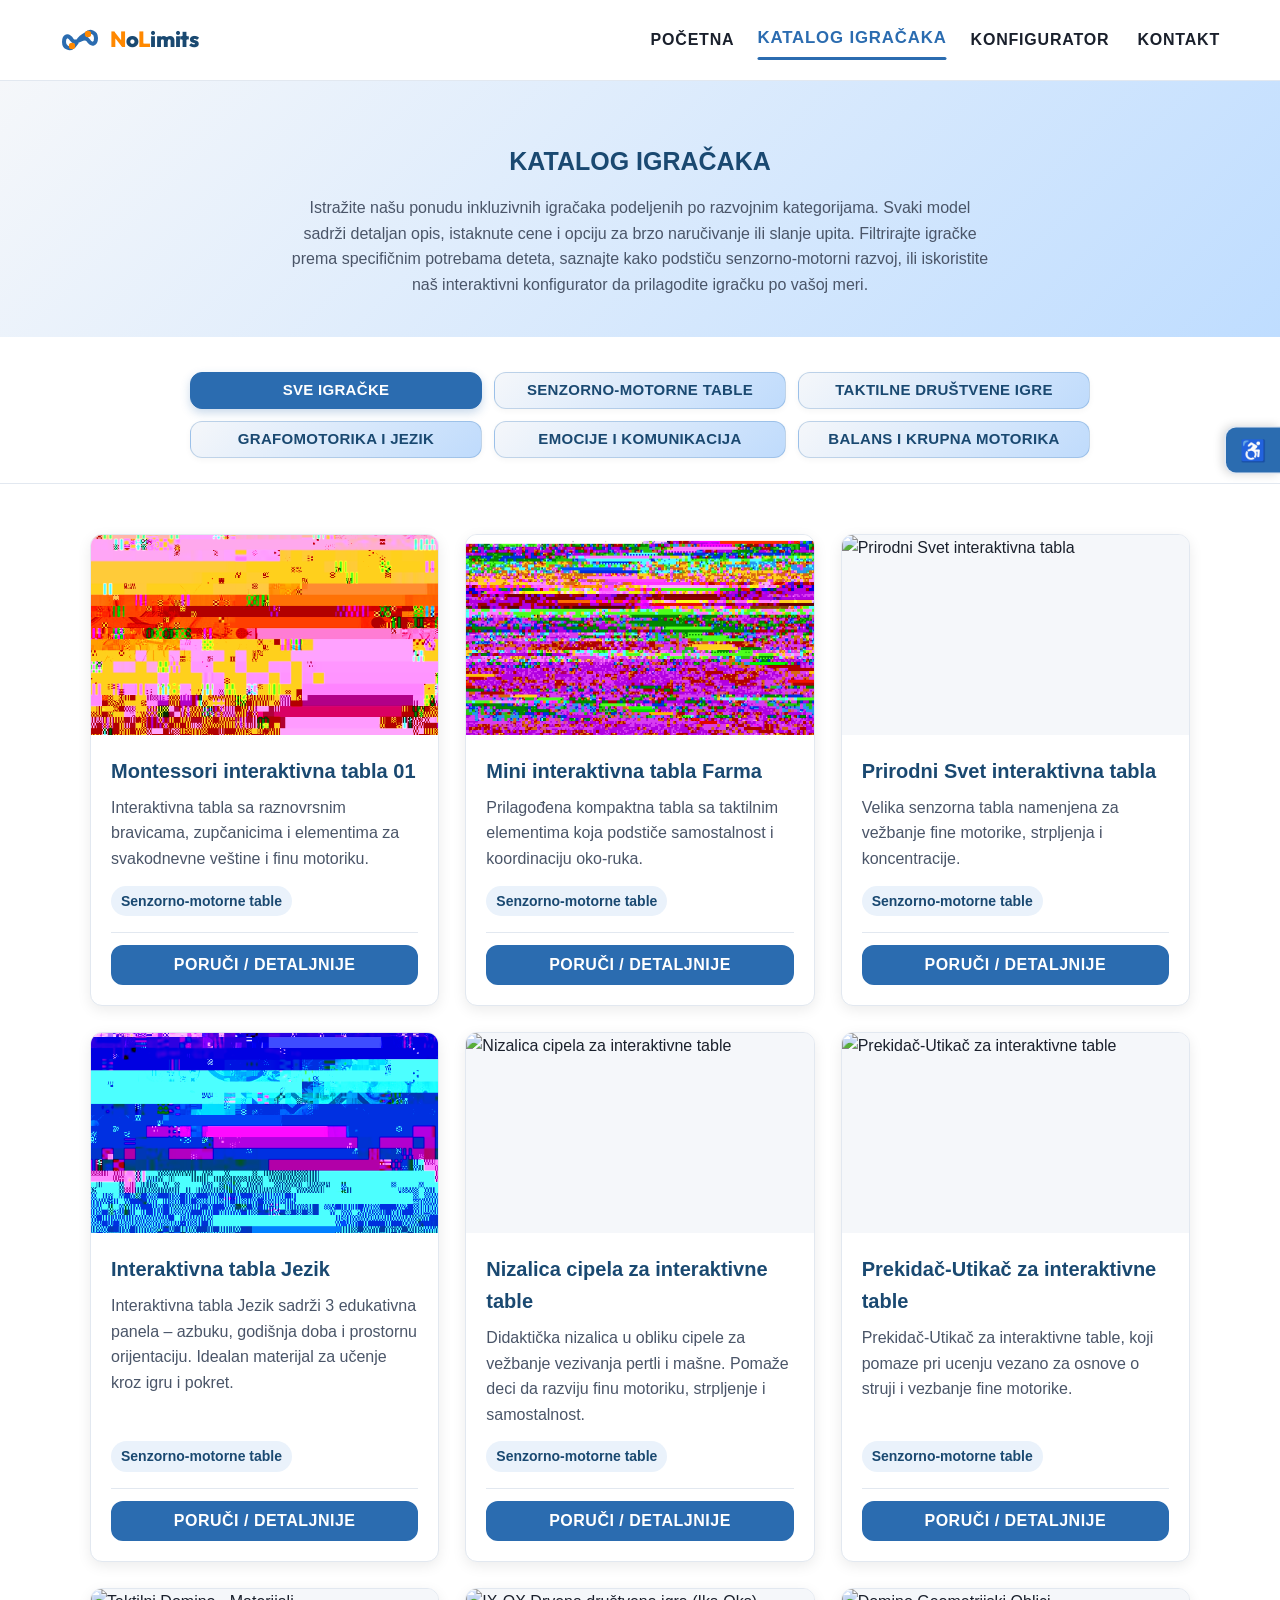
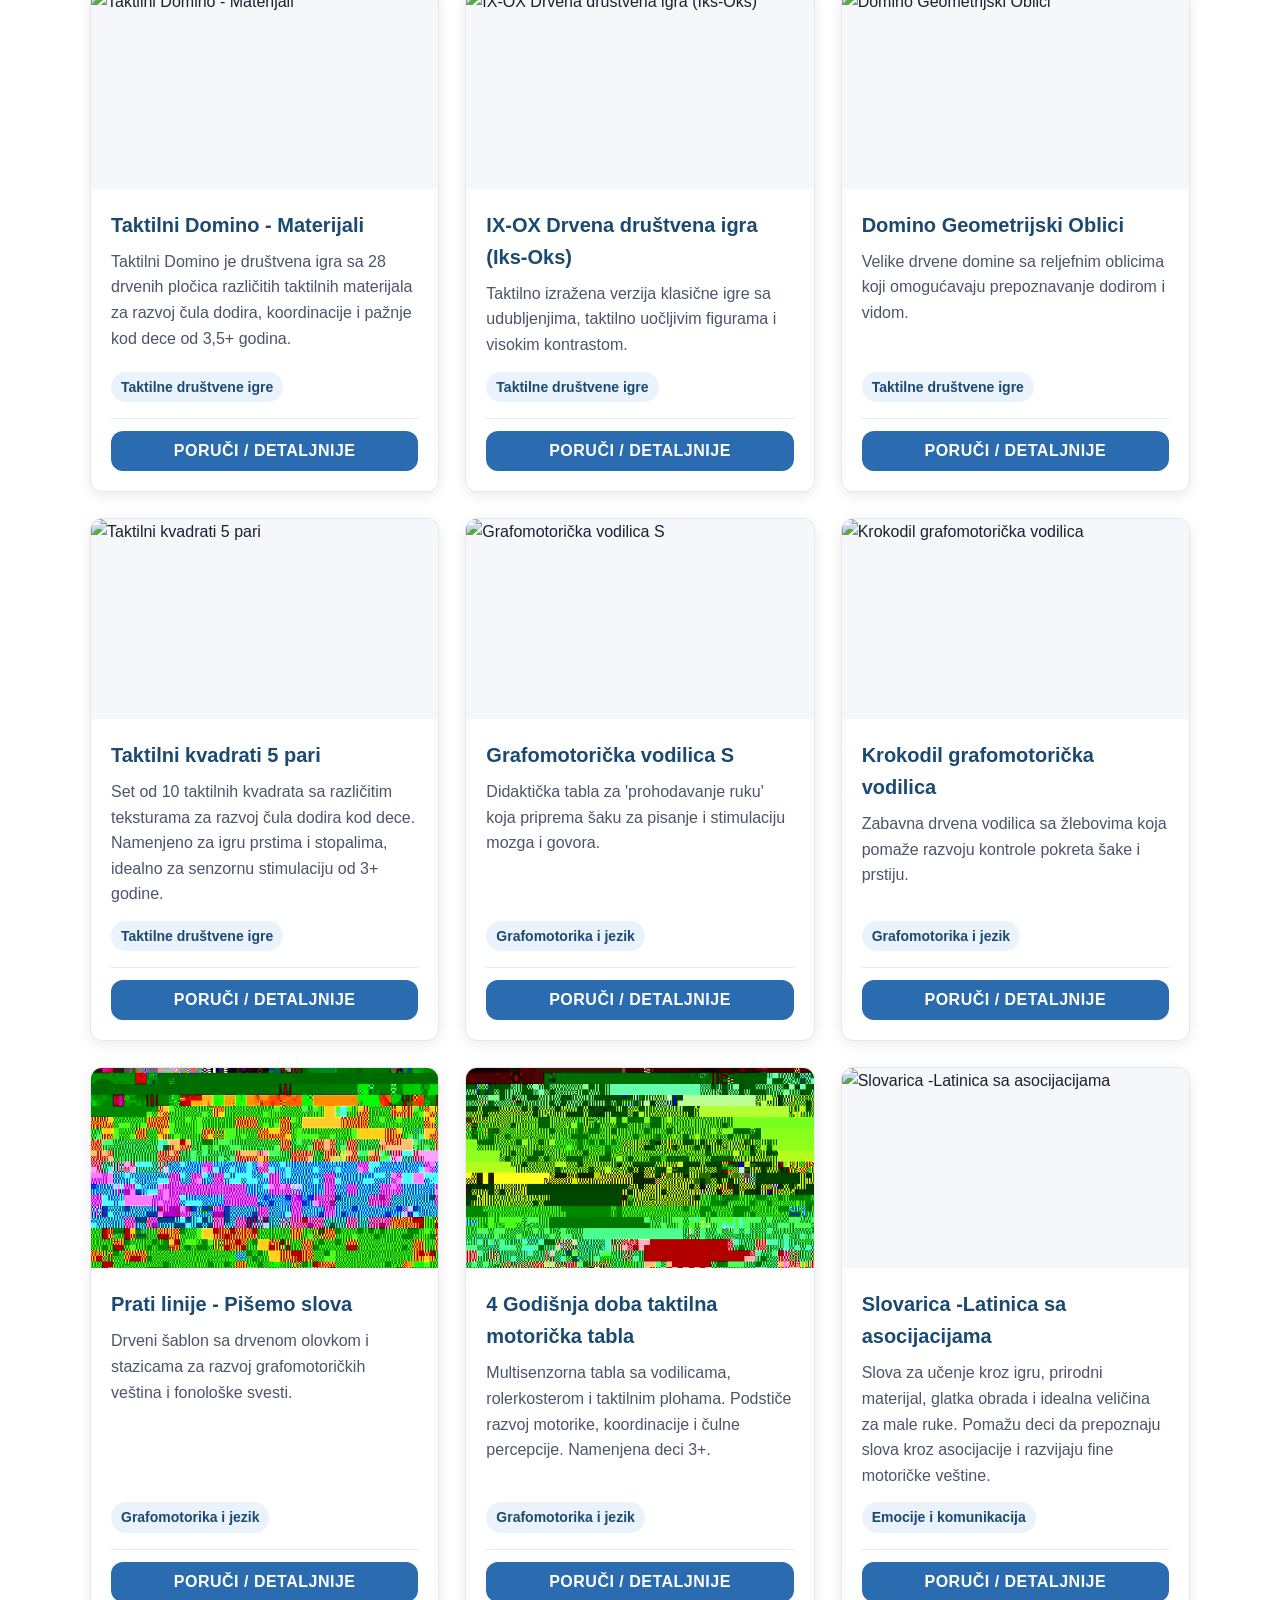
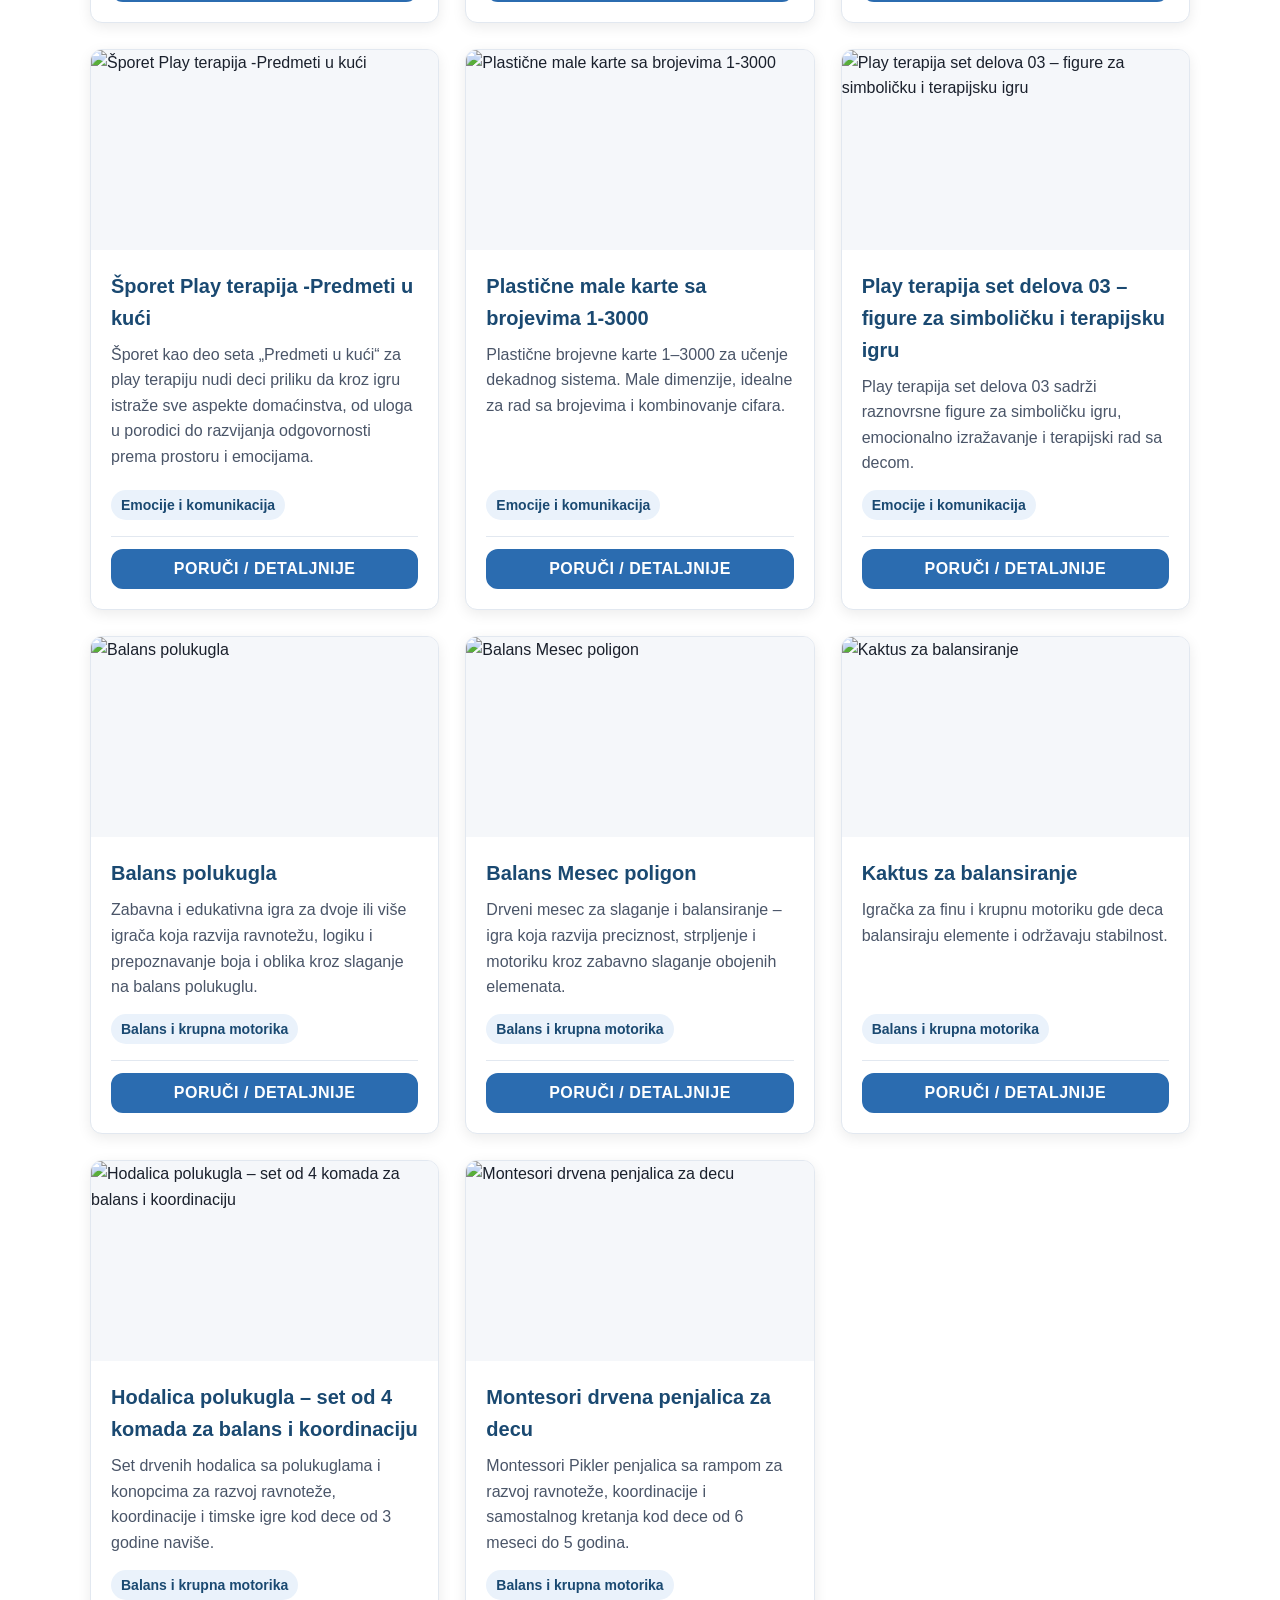
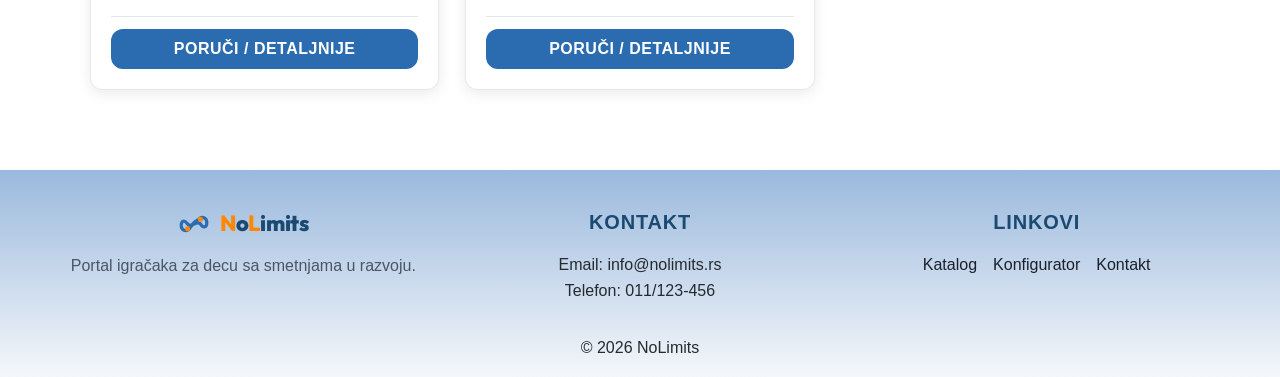
==== commit 246feed6: "Potpuno ociscene i sredujene sve stranice" ====
--- a/catalog.html
+++ b/catalog.html
@@ -188,4 +188,4 @@
 
   <script src="js/main.js" defer></script>
 </body>
-</html>+</html>
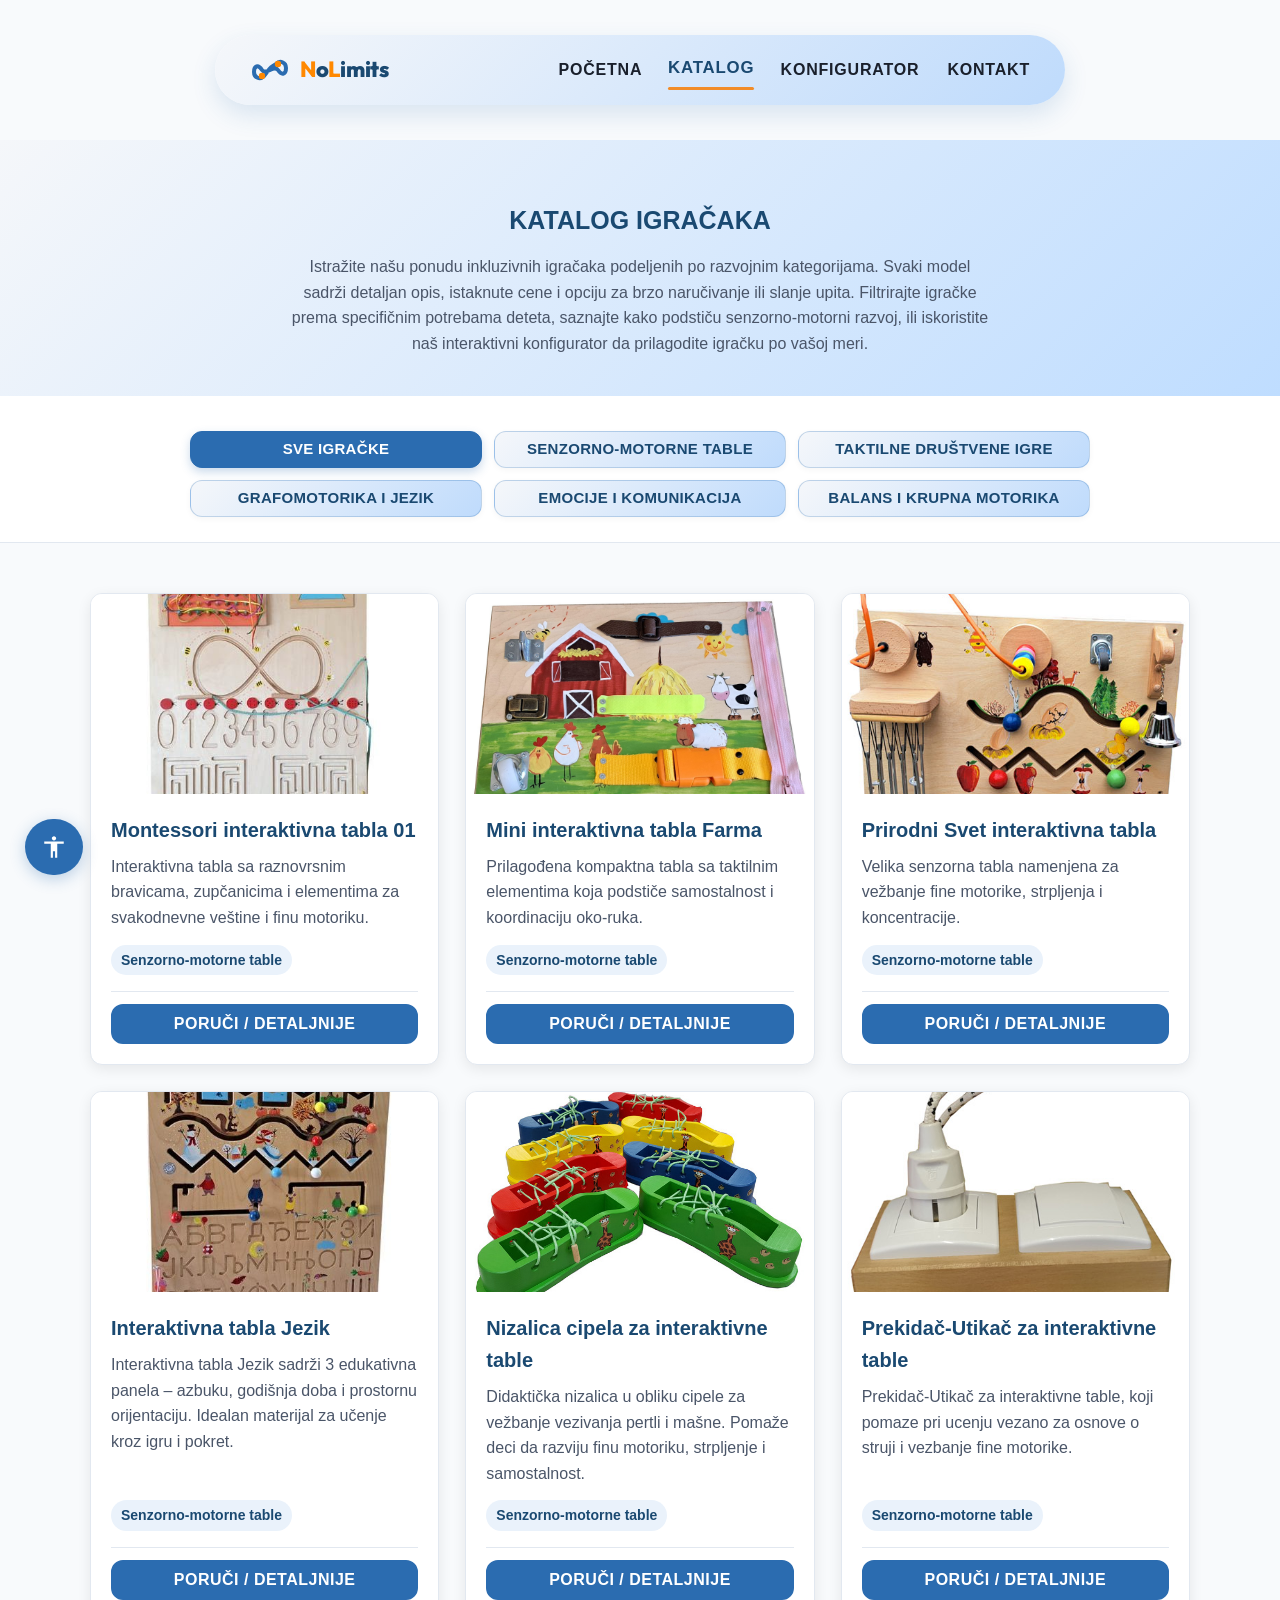
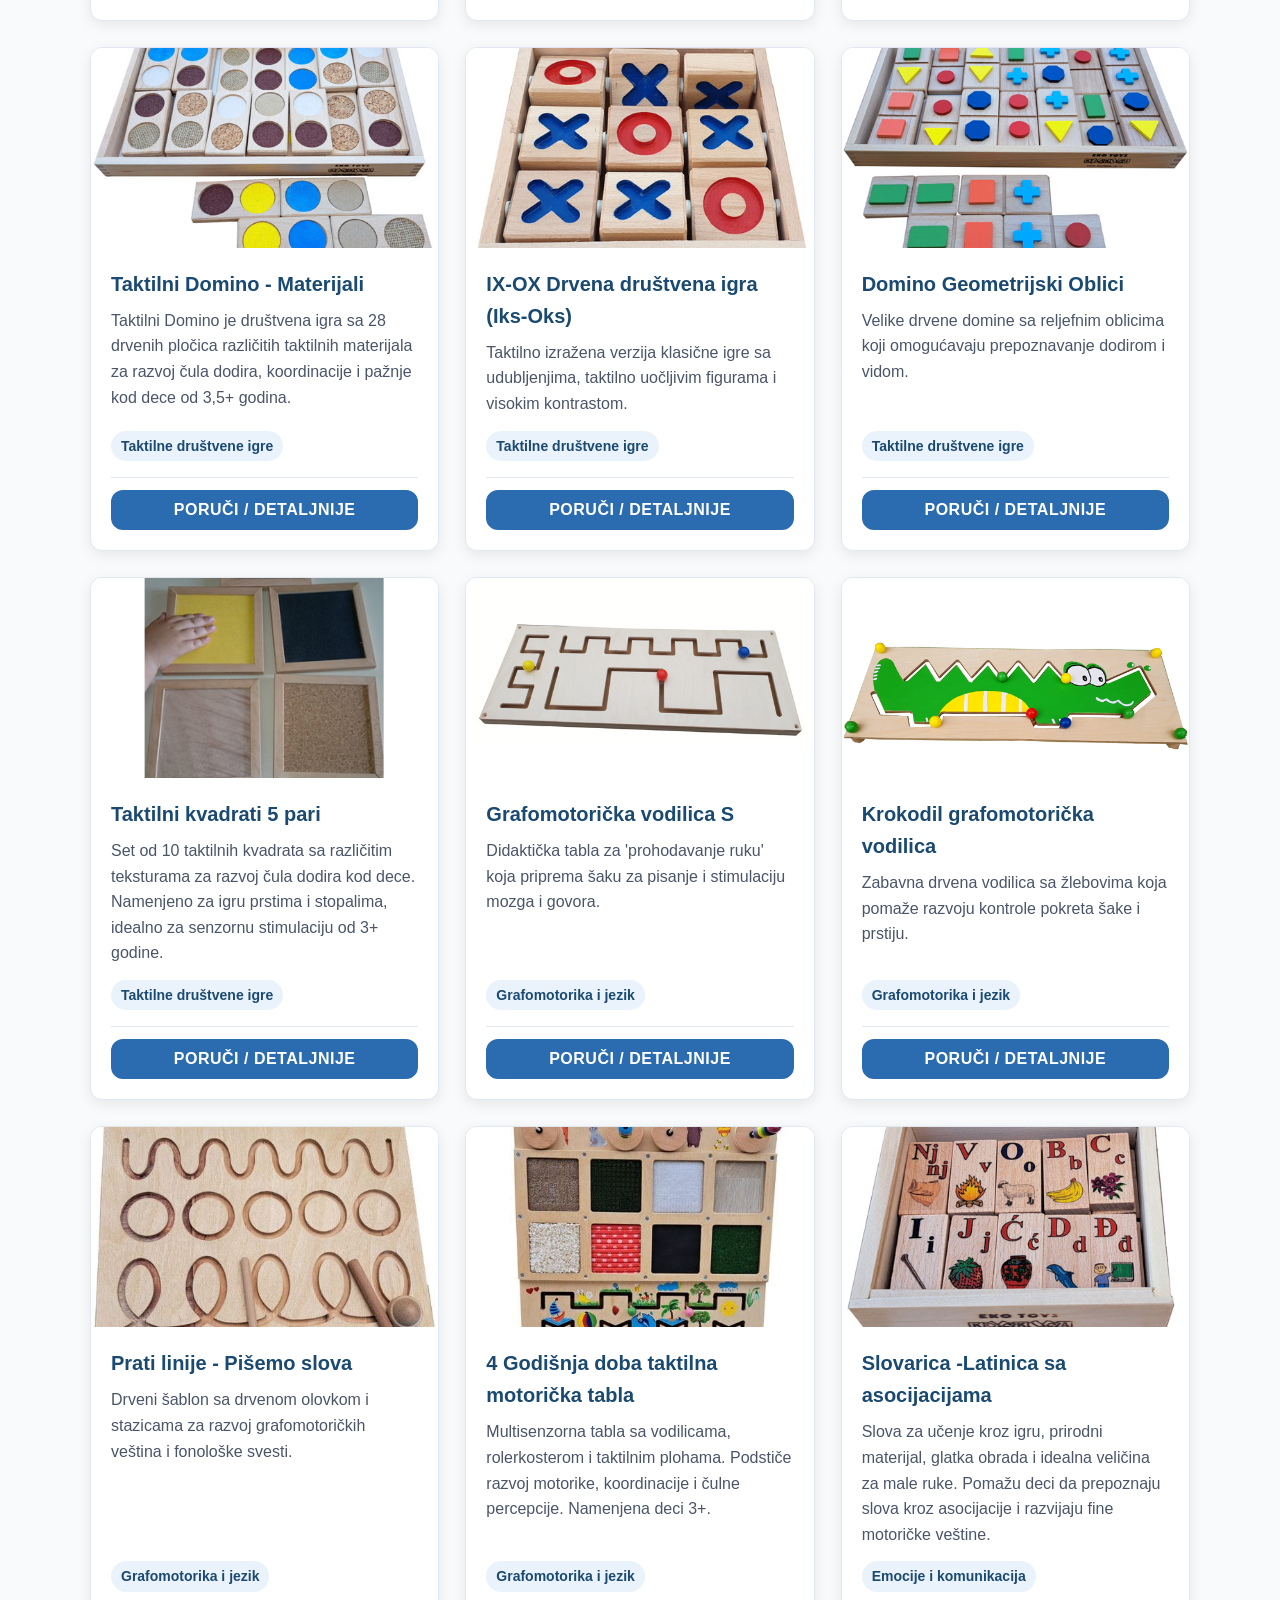
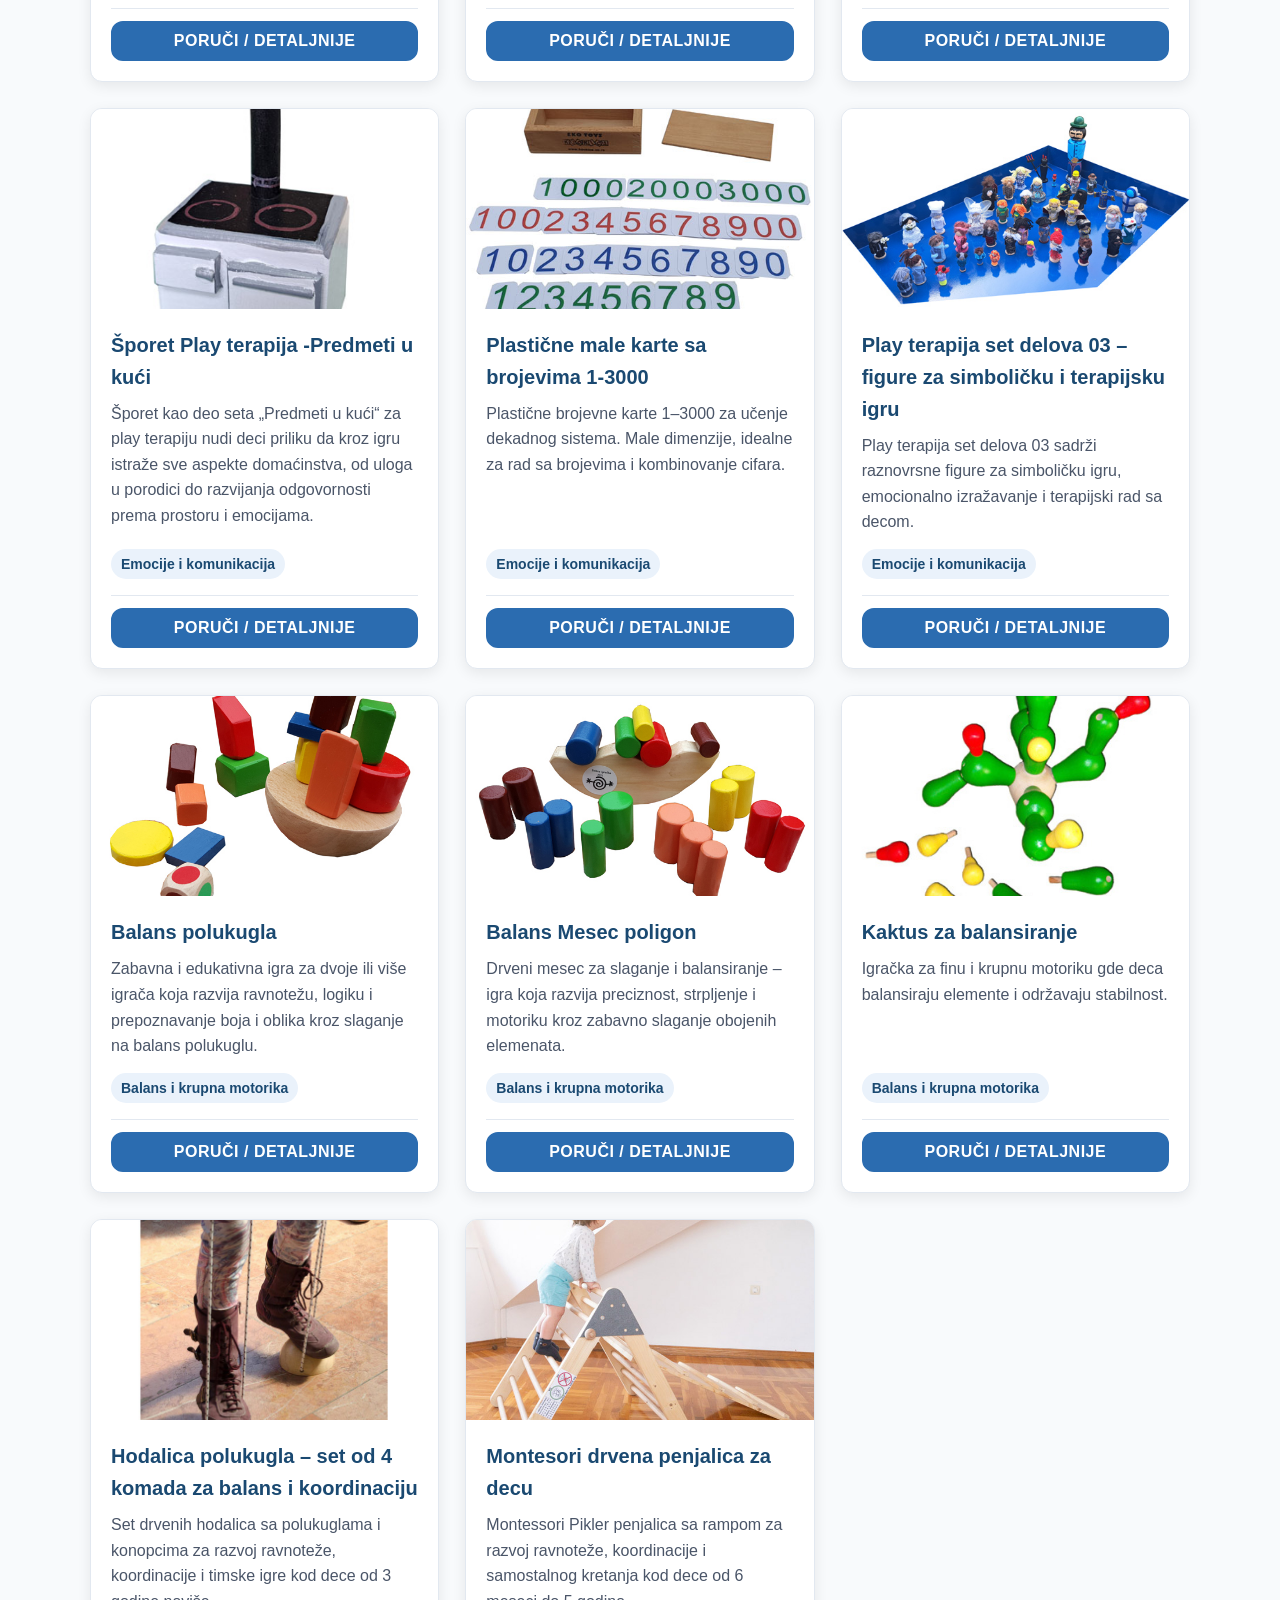
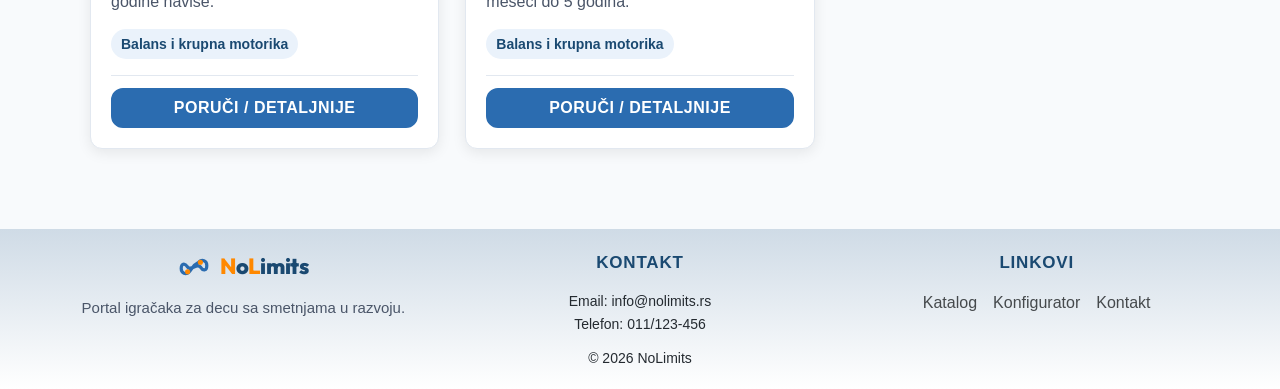
==== commit 460ea477: "Update new" ====
--- a/catalog.html
+++ b/catalog.html
@@ -13,41 +13,85 @@
 </head>
 <body>
 
-<header class="site-header">
-    <div class="container header-inner">
-<a href="index.html" class="logo" aria-label="NoLimits Početna">
-  <svg width="40" height="40" viewBox="0 0 100 100" fill="none" xmlns="http://www.w3.org/2000/svg" aria-hidden="true">
-    <!-- Linija beskonačnosti/slagalice obojena u primarnu plavu boju -->
-    <path d="M 30,50 C 20,35 10,40 10,55 C 10,70 25,75 35,65 C 45,55 45,45 65,35 C 75,25 90,30 90,45 C 90,60 80,65 70,50 C 60,35 40,65 30,50 Z" 
-          stroke="var(--color-primary)" stroke-width="10" stroke-linecap="round" stroke-linejoin="round"/>
-    <!-- Akcentne krugovi u narandžastoj boji -->
-    <circle cx="70" cy="35" r="8" fill="var(--color-secondary)" />
-    <circle cx="30" cy="65" r="8" fill="var(--color-secondary)" />
+<!-- ===================== ACCESSIBILITY DUGME I WIDGET ===================== -->
+<!-- 1. Lebdeće dugme u uglu -->
+<button id="accessibility-trigger" class="access-trigger-btn" aria-label="Otvori opcije pristupačnosti">
+  <svg class="access-icon" viewBox="0 0 24 24" xmlns="http://www.w3.org/2000/svg">
+    <path fill="currentColor" d="M12 2c1.1 0 2 .9 2 2s-.9 2-2 2-2-.9-2-2 .9-2 2-2zm9 7h-6v13h-2v-6h-2v6H9V9H3V7h18v2z"/>
   </svg>
-  <span class="logo-text"><span class="logo-accent">N</span>o<span class="logo-accent">L</span>imits</span>
-</a>
-
-      <nav class="main-nav" aria-label="Glavna navigacija">
-        <ul>
-          <li><a href="index.html">Početna</a></li>
-          <li><a href="catalog.html" class="active">Katalog igračaka</a></li>
-          <li><a href="configurator.html">Konfigurator</a></li>
-          <li><a href="contact.html">Kontakt</a></li>
-        </ul>
-      </nav>
-
+  <span class="access-text">Opcije pristupačnosti</span>
+</button>
+
+<!-- 2. Iskačući panel (Widget) -->
+<div id="accessibility-widget" class="access-widget" aria-hidden="true">
+  <div class="access-widget-header">
+    <h3>Pristupačnost</h3>
+    <button id="close-accessibility" aria-label="Zatvori">✖</button>
+  </div>
+  
+  <div class="access-widget-body">
+    <div class="access-grid">
+      <!-- Opcija 1 -->
+      <button class="access-grid-btn" id="btn-font-increase">
+        <span class="access-grid-icon">A+</span>
+        <span class="access-grid-label">Povećaj font</span>
+      </button>
+      <!-- Opcija 2 -->
+      <button class="access-grid-btn" id="btn-font-decrease">
+        <span class="access-grid-icon">A-</span>
+        <span class="access-grid-label">Smanji font</span>
+      </button>
+      <!-- Opcija 3 -->
+      <button class="access-grid-btn" id="btn-high-contrast">
+        <span class="access-grid-icon">🌓</span>
+        <span class="access-grid-label">Visoki kontrast</span>
+      </button>
+      <!-- Opcija 4 -->
+      <button class="access-grid-btn" id="btn-dyslexia-font">
+        <span class="access-grid-icon">📖</span>
+        <span class="access-grid-label">Font za disleksiju</span>
+      </button>
+      <!-- Opcija 5 -->
+      <button class="access-grid-btn" id="btn-spacing">
+        <span class="access-grid-icon">↔</span>
+        <span class="access-grid-label">Razmak slova</span>
+      </button>
+      <!-- Opcija 6 -->
+      <button class="access-grid-btn" id="btn-pause-anim">
+        <span class="access-grid-icon">⏸</span>
+        <span class="access-grid-label">Pauziraj animacije</span>
+      </button>
     </div>
-  </header>
-
-  <aside id="accessibility-menu" class="accessibility-menu" aria-hidden="true">
-    <h2>Podešavanja pristupačnosti</h2>
-    <button id="btn-font-increase">Povećaj veličinu teksta</button>
-    <button id="btn-font-decrease">Smanji veličinu teksta</button>
-    <button id="btn-high-contrast">Visoki kontrast</button>
-    <button id="btn-dyslexia-font">Font za disleksiju</button>
-    <button id="btn-highlight-links">Istakni linkove</button>
-    <button id="btn-reset-accessibility">Vrati na podrazumevano</button>
-  </aside>
+  </div>
+  
+  <div class="access-widget-footer">
+    <button id="btn-reset-accessibility" class="access-reset-btn">Poništi podešavanja</button>
+  </div>
+</div>
+
+<!-- ===================== FLOATING HEADER ===================== -->
+<header class="site-header floating-header">
+  <div class="container header-inner">
+    <a href="index.html" class="logo" aria-label="NoLimits Početna">
+      <svg width="40" height="40" viewBox="0 0 100 100" fill="none" xmlns="http://www.w3.org/2000/svg" aria-hidden="true">
+        <path d="M 30,50 C 20,35 10,40 10,55 C 10,70 25,75 35,65 C 45,55 45,45 65,35 C 75,25 90,30 90,45 C 90,60 80,65 70,50 C 60,35 40,65 30,50 Z" 
+              stroke="var(--color-primary)" stroke-width="10" stroke-linecap="round" stroke-linejoin="round"/>
+        <circle cx="70" cy="35" r="8" fill="var(--color-secondary)" />
+        <circle cx="30" cy="65" r="8" fill="var(--color-secondary)" />
+      </svg>
+      <span class="logo-text"><span class="logo-accent">N</span>o<span class="logo-accent">L</span>imits</span>
+    </a>
+
+    <nav class="main-nav" aria-label="Glavna navigacija">
+      <ul>
+        <li><a href="index.html">Početna</a></li>
+        <li><a href="catalog.html" class="active">Katalog</a></li>
+        <li><a href="configurator.html">Konfigurator</a></li>
+        <li><a href="contact.html">Kontakt</a></li>
+      </ul>
+    </nav>
+  </div>
+</header>
 
   <!-- ===================== NASLOV STRANICE ===================== -->
   <main>
@@ -145,8 +189,6 @@
   </div>
 </div>
     </section>
-
-    
   </main>
 
   <!-- ===================== FOOTER ===================== -->
@@ -181,11 +223,6 @@
     <p class="footer-bottom">&copy; 2026 NoLimits</p>
   </footer>
 
-      <!-- Dugme za pristupačni meni - logiku dodajemo kasnije u main.js -->
-      <button id="accessibility-toggle" class="accessibility-floating-btn" aria-label="Otvori meni za pristupačnost" aria-expanded="false">
-        <span aria-hidden="true">♿</span> 
-      </button>
-
   <script src="js/main.js" defer></script>
 </body>
 </html>
--- a/css/style.css
+++ b/css/style.css
@@ -9,8 +9,11 @@
   --color-primary: #2b6cb0;
   --color-primary-dark: #1a4971;
   --color-secondary: #ff8800;
+  --color-accent: #F28C28; 
+  --color-accent-hover: #D67A20;
   --color-bg: #ffffff;
   --color-bg-alt: #f5f7fa;
+  --color-bg-body: #f8fafc;
   --color-text: #1a202c;
   --color-text-light: #4a5568;
   --color-border: #e2e8f0;
@@ -24,13 +27,14 @@
 html {
   scroll-behavior: smooth;
   font-size: var(--font-size-base);
-  overflow-y: scroll; /* Osigurava da vertikalni scrollbar uvek postoji i da se raspored nikada ne pomera */
+  overflow-y: scroll; 
 }
 
 body {
   font-family: var(--font-main);
   color: var(--color-text);
-  background-color: var(--color-bg);
+  /* Vraćamo tvoju elegantnu svetlo sivu/belu boju za ceo sajt */
+  background-color: #f8fafc; 
   line-height: 1.6;
   transition: background-color 0.3s ease, color 0.3s ease;
 }
@@ -55,7 +59,6 @@
   padding: 0 20px;
 }
 
-/* Fokus stanje - vazno za pristupacnost */
 a:focus-visible,
 button:focus-visible {
   outline: 3px solid var(--color-secondary);
@@ -81,7 +84,6 @@
   line-height: 1;
 }
 
-/* Primarno dugme (Popunjeno) */
 .btn-primary {
   background-color: var(--color-primary);
   color: #ffffff;
@@ -95,7 +97,6 @@
   box-shadow: 0 6px 16px rgba(43, 108, 176, 0.25);
 }
 
-/* Sekundarno dugme (Uramljeno) */
 .btn-secondary {
   background-color: transparent;
   color: var(--color-primary);
@@ -108,37 +109,234 @@
   transform: translateY(-2px);
   box-shadow: 0 6px 16px rgba(43, 108, 176, 0.25);
 }
-/* Prilagođavanje za dugmad unutar kartica da zauzmu punu širinu ili da budu lepo centrirana */
+
+.btn-accent {
+  background-color: var(--color-accent);
+  color: #ffffff;
+  border: 2px solid var(--color-accent);
+}
+
+.btn-accent:hover {
+  background-color: var(--color-accent-hover);
+  border-color: var(--color-accent-hover);
+  transform: translateY(-2px);
+  box-shadow: 0 6px 16px rgba(242, 140, 40, 0.3);
+}
+
 .category-card .btn-primary {
-  width: auto;             /* Dugme ne zauzima više celu širinu kartice */
-  padding: 8px 16px;       /* Manje unutrašnje margine (visina i širina) */
-  font-size: 16px;      /* Blago smanjen font */
+  width: auto;             
+  padding: 8px 16px;       
+  font-size: 16px;      
   margin-top: 8px;
 }
-/* ===================== HEADER ===================== */
+/* ===================== ACCESSIBILITY TRIGGER DUGME ===================== */
+.access-trigger-btn {
+  position: fixed;
+  bottom: 25px;
+  left: 25px;
+  background-color: var(--color-primary);
+  color: #ffffff;
+  border: none;
+  border-radius: 50px;
+  height: 56px;
+  padding: 0 16px;
+  display: flex;
+  align-items: center;
+  gap: 0;
+  box-shadow: 0 4px 15px rgba(43, 108, 176, 0.3);
+  cursor: pointer;
+  z-index: 10000;
+  overflow: hidden;
+  transition: all 0.3s cubic-bezier(0.4, 0, 0.2, 1);
+}
+
+.access-icon {
+  width: 26px;
+  height: 26px;
+  flex-shrink: 0;
+}
+
+.access-text {
+  max-width: 0;
+  opacity: 0;
+  white-space: nowrap;
+  font-size: 15px;
+  font-weight: 600;
+  transition: all 0.3s ease;
+  text-transform: none; /* Normalan tekst, bez uppercase */
+}
+
+/* Magija širenja dugmeta na hover */
+.access-trigger-btn:hover {
+  background-color: var(--color-primary-dark);
+  padding: 0 20px 0 16px;
+  gap: 12px;
+}
+
+.access-trigger-btn:hover .access-text {
+  max-width: 200px;
+  opacity: 1;
+}
+
+/* ===================== ACCESSIBILITY WIDGET (PANEL) ===================== */
+.access-widget {
+  position: fixed;
+  bottom: 95px; /* Pojavljuje se tačno iznad dugmeta */
+  left: 25px;
+  width: 320px; /* Uzan i elegantan */
+  background: #ffffff;
+  border-radius: 16px;
+  box-shadow: 0 10px 40px rgba(0, 0, 0, 0.15);
+  z-index: 9999;
+  display: flex;
+  flex-direction: column;
+  overflow: hidden;
+  border: 1px solid var(--color-border);
+  
+  /* Animacija skrivanja/prikazivanja */
+  opacity: 0;
+  visibility: hidden;
+  transform: translateY(20px) scale(0.95);
+  transition: all 0.3s cubic-bezier(0.4, 0, 0.2, 1);
+}
+
+.access-widget.open {
+  opacity: 1;
+  visibility: visible;
+  transform: translateY(0) scale(1);
+}
+
+/* Header vidžeta */
+.access-widget-header {
+  background-color: var(--color-primary);
+  color: #ffffff;
+  padding: 16px 20px;
+  display: flex;
+  justify-content: space-between;
+  align-items: center;
+}
+
+.access-widget-header h3 {
+  margin: 0;
+  font-size: 18px;
+  font-weight: 700;
+  letter-spacing: 0.5px;
+  text-transform: none;
+}
+
+#close-accessibility {
+  background: transparent;
+  border: none;
+  color: #ffffff;
+  font-size: 20px;
+  cursor: pointer;
+  padding: 0;
+  line-height: 1;
+}
+
+#close-accessibility:hover {
+  color: var(--color-secondary);
+}
+
+/* Grid kartica unutar vidžeta */
+.access-widget-body {
+  padding: 20px;
+  background-color: var(--color-bg-body);
+}
+
+.access-grid {
+  display: grid;
+  grid-template-columns: 1fr 1fr; /* Dve kolone (kao na tvojoj slici) */
+  gap: 12px;
+}
+
+.access-grid-btn {
+  background-color: #ffffff;
+  border: 2px solid var(--color-border);
+  border-radius: 12px;
+  padding: 16px 10px;
+  display: flex;
+  flex-direction: column;
+  align-items: center;
+  justify-content: center;
+  gap: 10px;
+  cursor: pointer;
+  transition: all 0.2s ease;
+  text-transform: none; /* Nema vikanja (uppercase) */
+}
+
+.access-grid-btn:hover {
+  border-color: var(--color-primary);
+  box-shadow: 0 4px 10px rgba(43, 108, 176, 0.1);
+  transform: translateY(-2px);
+}
+
+.access-grid-icon {
+  font-size: 26px;
+  color: var(--color-primary);
+}
+
+.access-grid-label {
+  font-size: 13px;
+  color: var(--color-text);
+  font-weight: 600;
+  text-align: center;
+  line-height: 1.2;
+}
+
+/* Footer (Dugme za reset) */
+.access-widget-footer {
+  padding: 16px 20px;
+  background-color: #ffffff;
+  border-top: 1px solid var(--color-border);
+}
+
+.access-reset-btn {
+  width: 100%;
+  background-color: var(--color-primary-dark);
+  color: #ffffff;
+  padding: 12px;
+  border: none;
+  border-radius: 8px;
+  font-size: 14px;
+  font-weight: 600;
+  cursor: pointer;
+  text-transform: none;
+  transition: background-color 0.2s ease;
+}
+
+.access-reset-btn:hover {
+  background-color: var(--color-accent); /* Postaje narandžasto na hover */
+}
+
+/* ===================== HEADER (ZAKUCAN NA VRHU) ===================== */
 .site-header {
-  background-color: #ffffff;
-  border-bottom: 1px solid var(--color-border);
-  position: sticky;
-  top: 0;
-  z-index: 100;
-  width: 100%;
-}
-.site-header .container {
-  max-width: var(--max-width); /* 1200px */
+  background-color: transparent;
+  border-bottom: none;
+  position: relative; 
+  top: 0; 
+  z-index: 1000;
+  /* 25px gore, a dole stavljamo 35px (što daje tačno tih 10px viška razmaka do Hero-a) */
+  padding: 35px 20px 35px; 
+}
+
+.floating-header .header-inner {
+  /* Nežni plavi gradient koji već postoji na sajtu */
+  background: linear-gradient(135deg, var(--color-bg-alt), #bfdbfc); 
+  border-radius: 50px; 
+  box-shadow: 0 10px 25px rgba(43, 108, 176, 0.15); 
+  height: auto;
+  min-height: 70px;
+  padding: 10px 35px;
+  max-width: 850px !important; /* Suženo da odgovara gornjoj traci */
   margin: 0 auto;
-  padding: 0 20px;
-  width: 100%;
-}
-.header-inner {
   display: flex !important;
   align-items: center !important;
   justify-content: space-between !important;
-  height: 80px; /* Fiksna visina za sve stranice */
+  flex-wrap: wrap; /* Sigurnost za manje ekrane */
   width: 100%;
 }
 
-/* ===================== NOVI STILOVI ZA LOGO ===================== */
 .logo {
   display: flex;
   align-items: center;
@@ -156,52 +354,45 @@
 }
 
 .logo-text {
-  font-family: 'Outfit', 'Segoe UI', sans-serif; /* Zakrivljen, zaobljen i moderan font */
+  font-family: 'Outfit', 'Segoe UI', sans-serif; 
   font-size: 22px;
   font-weight: 800;
-  color: var(--color-primary-dark); /* Osnovna boja teksta ("o" i "imits") */
+  color: var(--color-primary-dark); 
   letter-spacing: -0.3px;
-  display: inline-block; /* Neophodno da bi transform: scale radio na tekstu */
+  display: inline-block; 
   transition: transform 0.2s ease;
 }
 .logo:hover .logo-text {
-  transform: scale(1.05); /* Suptilno uveličava tekst pri prelasku mišem */
-}
-/* Narandžasta akcentna boja za slova N i L */
+  transform: scale(1.05); 
+}
 .logo-accent {
-  color: var(--color-secondary) !important; /* Koristi #f6ad55 narandžastu boju iz narandžastih tačaka */
-}
-/* Podrška za Visoki Kontrast za Logo */
+  color: var(--color-secondary) !important; 
+}
+
 body.high-contrast .logo-text {
-  color: #ffffff !important; /* Osnovni tekst ("o" i "imits") postaje beo */
-}
-
+  color: #ffffff !important; 
+}
 body.high-contrast .logo-accent {
-  color: #ffff00 !important; /* Akcentna slova N i L postaju svetlo žuta */
-}
-
+  color: #ffff00 !important; 
+}
 body.high-contrast .logo svg path {
-  stroke: #ffff00 !important; /* Linija beskonačnosti prelazi u žutu */
-}
-
+  stroke: #ffff00 !important; 
+}
 body.high-contrast .logo svg circle {
-  fill: #ffffff !important; /* Krugovi prelaze u belu boju */
-}
-
-/* STILOVI ZA VEĆI LOGO U HERO SEKCIJI (BEZ LINKA) */
+  fill: #ffffff !important; 
+}
+
 .hero-logo-brand {
   display: flex;
   align-items: center;
   justify-content: center;
   margin-bottom: 15px;
-  cursor: default; /* Nema pokazivača za link */
-}
-
-/* Povećan font samo za Hero logo */
+  cursor: default; 
+}
 .hero-logo-text {
   font-size: 40px !important; 
 }
-/* ===================== ULEPŠAN MAIN NAV BAR ===================== */
+
 .main-nav ul {
   display: flex;
   align-items: center;
@@ -214,16 +405,16 @@
 .main-nav a {
   font-weight: 700;
   font-size: 16px;
-  color: var(--color-text);
+  color: var(--color-text); /* Tamno sivi tekst */
   text-decoration: none;
-  text-transform: uppercase; /* Sva slova u UPPERCASE */
-  letter-spacing: 0.8px;      /* Blagi razmak između slova radi elegancije */
+  text-transform: uppercase; 
+  letter-spacing: 0.8px;      
   padding: 8px 0;
   position: relative;
   display: inline-block;
   transition: color 0.25s ease, transform 0.25s ease;
 }
-/* Animacija podvlačenja linije */
+
 .main-nav a::after {
   content: '';
   position: absolute;
@@ -231,16 +422,15 @@
   left: 0;
   width: 0%;
   height: 3px;
-  background-color: var(--color-primary);
+  background-color: var(--color-accent); /* Koralno-narandžasta linija */
   border-radius: 2px;
   transition: width 0.25s ease;
 }
 
-/* Hover efekat: Uvećanje teksta i izvlačenje plave linije */
 .main-nav a:hover,
 .main-nav a.active {
-  color: var(--color-primary);
-  transform: translateY(-2px) scale(1.05); /* Suptilni zoom i podizanje */
+  color: var(--color-primary-dark);
+  transform: translateY(-2px) scale(1.05); 
 }
 
 .main-nav a:hover::after,
@@ -248,89 +438,40 @@
   width: 100%;
 }
 
-/* ===================== FIKSIRANO DUGME I MENI ZA PRISTUPAČNOST ===================== */
-.accessibility-floating-btn {
-  position: fixed !important;
-  right: 0 !important;
-  top: 50% !important;
-  transform: translateY(-50%) !important;
-  z-index: 99999 !important;
-  background-color: var(--color-primary);
-  color: #ffffff;
-  border: 2px solid var(--color-border);
-  border-right: none;
-  border-radius: 12px 0 0 12px;
-  padding: 12px 14px;
-  font-size: 21px;
-  cursor: pointer;
-  box-shadow: -2px 0 10px rgba(0, 0, 0, 0.15);
-}
-
-.accessibility-floating-btn:hover {
-  background-color: var(--color-primary-dark);
-}
-
-.accessibility-menu {
-  position: fixed;
-  top: 50%;
-  right: -300px;
-  transform: translateY(-50%);
-  width: 270px;
-  background-color: #ffffff;
-  border: 2px solid var(--color-border);
-  border-radius: var(--radius);
-  box-shadow: -4px 4px 20px rgba(0, 0, 0, 0.2);
-  padding: 20px;
-  z-index: 9998;
-  transition: right 0.3s ease;
-}
-
-.accessibility-menu.open {
-  right: 65px;
-}
-
-.accessibility-menu h2 {
-  font-size: 22px;
-  margin-bottom: 14px;
-  color: var(--color-primary-dark);
-  border-bottom: 1px solid var(--color-border);
-  padding-bottom: 8px;
-}
-
-.accessibility-menu button {
-  display: block;
-  width: 100%;
-  text-align: left;
-  padding: 10px 12px;
-  margin-bottom: 8px;
-  background-color: var(--color-bg-alt);
-  border: 1px solid var(--color-border);
-  border-radius: var(--radius);
-  cursor: pointer;
-  font-size: 16px;
-  font-weight: 600;
-  transition: background-color 0.2s ease;
-}
-
-.accessibility-menu button:hover {
-  background-color: var(--color-border);
-}
-
-/* ===================== HERO SEKCIJA (DVOKOLONSKI LAYOUT) ===================== */
+/* ===================== HERO SEKCIJA ===================== */
 .hero-split {
-  background: linear-gradient(135deg, var(--color-bg-alt), #bfdbfc);
   padding: 60px 0;
+}
+
+.hero-watermark {
+  position: relative;
+  background: transparent; 
+  overflow: hidden;
+  /* Smanjen donji padding sa 60px na 30px da se približi sledećoj sekciji */
+  padding: 20px 0 30px 0; 
+}
+
+.hero-watermark::before {
+  content: "";
+  position: absolute;
+  top: 0; left: 0; right: 0; bottom: 0;
+  background-image: radial-gradient(var(--color-primary) 1.5px, transparent 1.5px);
+  background-size: 30px 30px;
+  opacity: 0.05; 
+  z-index: 0;
 }
 
 .hero-split-inner {
   display: grid;
-  grid-template-columns: 1fr 1fr; /* Izjednačene kolone (50% - 50%) */
+  grid-template-columns: 1fr 1fr; 
   gap: 32px;
   align-items: center;
+  position: relative;
+  z-index: 1;
 }
 
 .hero-text-content {
-  text-align: center;         /* Centrira naslov i podnaslov */
+  text-align: center;         
   display: flex;
   flex-direction: column;
   align-items: center;
@@ -342,8 +483,8 @@
   margin-bottom: 18px;
   line-height: 1.25;
   font-weight: 700;
-  text-transform: uppercase; /* Prevara sav tekst u VELIKA SLOVA */
-  letter-spacing: 1px;        /* Blagi razmak između slova radi lepše čitljivosti */
+  text-transform: uppercase; 
+  letter-spacing: 1px;        
   text-wrap: balance;
 }
 
@@ -357,7 +498,7 @@
 
 .hero-actions {
   display: flex;
-  justify-content: center;    /* Centrira dugmad jedno pored drugog */
+  justify-content: center;    
   gap: 16px;
   flex-wrap: wrap;
   width: 100%;
@@ -373,197 +514,237 @@
   width: 100%;
   height: auto;
   max-height: 420px;
-  object-fit: contain; /* Prikazuje CELU sliku po visini bez odsecanja */
+  object-fit: contain; 
   border-radius: var(--radius);
 }
 
-/* Podrška za Visoki Kontrast (High Contrast Mode) */
-body.high-contrast .hero-split {
+body.high-contrast .hero-watermark {
   background: #000000 !important;
 }
 
-/* Responsiveness za mobilne telefone i tablete */
 @media (max-width: 850px) {
   .hero-split-inner {
     grid-template-columns: 1fr;
     text-align: center;
   }
-
   .hero-text-content {
     text-align: center;
   }
-
   .hero-actions {
-    justify-content: center; /* Centrira dugmad na mobilnim ekranima */
-  }
-
+    justify-content: center; 
+  }
   .hero-split-img {
-    max-height: 300px; /* Smanjuje visinu slike na telefonima */
-  }
-}
-/* ===================== CENTRIRAN REDIZAJN KARTICE ===================== */
-
-.categories-slider-section {
-  padding: 60px 0 0px 0;
-  background-color: #ffffff;
-}
-
-.categories-slider-section .section-title {
+    max-height: 300px; 
+  }
+}
+
+/* ===================== KLASE ZA JS PRISTUPAČNOST ===================== */
+body.increased-spacing {
+  letter-spacing: 1.5px !important;
+  line-height: 1.8 !important;
+}
+
+body.large-cursor, 
+body.large-cursor * {
+  cursor: url('data:image/svg+xml;utf8,<svg xmlns="http://www.w3.org/2000/svg" width="32" height="32" viewBox="0 0 24 24"><path fill="black" stroke="white" stroke-width="2" d="M7 2l12 11.2h-5.8l3.3 7.3-2.2.9-3.2-7.4-4.4 4.8z"/></svg>'), auto !important;
+}
+
+body.pause-animations * {
+  animation: none !important;
+  transition: none !important;
+}
+
+/* ===================== INTERAKTIVNI SPLIT-SCREEN BLOK ===================== */
+.interactive-explore-section {
+  padding: 80px 0;
+  background-color: transparent;
+}
+
+.explore-header {
   text-align: center;
-  font-size: 25px;
+  margin-bottom: 30px; /* Smanjeno sa 50px na 30px */
+}
+
+.explore-header .section-title {
+  font-size: 23px;
   color: var(--color-primary-dark);
   text-transform: uppercase;
   letter-spacing: 1px;
-  margin-bottom: 20px !important;
-  font-weight: 700;
-}
-
-.single-slide-wrapper {
-  max-width: 800px;
+  margin-bottom: 12px;
+}
+
+.explore-header .section-subtitle {
+  font-size: 17px;
+  color: var(--color-text-light);
+  max-width: 600px;
   margin: 0 auto;
+}
+
+/* ===================== INTERAKTIVNI SPLIT-SCREEN BLOK ===================== */
+.explore-grid {
+  display: grid;
+  grid-template-columns: 1fr 1.3fr; 
+  gap: 80px; /* Povećan razmak između leve i desne strane */
+  max-width: 1050px; 
+  margin: 0 auto;
+  align-items: center; 
+}
+/* --- Leva Strana (Tabovi) --- */
+.explore-tabs {
+  display: flex;
+  flex-direction: column;
+  gap: 12px;
+}
+
+.explore-tab {
+  display: flex;
+  align-items: center;
+  gap: 16px;
+  background: #e0eaf4;
+  border: 2px solid transparent; 
+  border-left: 4px solid #4a5568; 
+  border-radius: 0 12px 12px 0;
+  padding: 16px 20px;
+  cursor: pointer;
+  text-align: left; /* LEVO PORAVNANJE (LEFT ALIGN) TEKSTA U TABOVIMA */
+  transition: all 0.3s ease;
+  box-shadow: 0 2px 8px rgba(0,0,0,0.02);
+  justify-content: flex-start; /* Osigurava da ikonica i tekst idu od leve ivice */
+}
+
+.explore-tab:hover {
+  background-color: #dceaf8;
+  transform: translateX(4px); 
+}
+
+.explore-tab.active {
+  background:linear-gradient(110deg, #ffffff 0%, var(--color-accent) 100%);
+  border-color: #4a5568;
+  border-left-color: #4a5568; 
+  box-shadow: 0 10px 25px rgba(43, 108, 176, 0.12);
+  transform: scale(1.02);
+}
+
+.explore-tab .tab-icon {
+  font-size: 26px;
+  width: 40px;
+  text-align: left; /* Ikonica takođe levo */
+}
+
+.explore-tab .tab-text {
+  display: flex;
+  flex-direction: column;
+  text-align: left; /* Sigurnosno levo poravnanje za kontejner teksta */
+}
+
+.explore-tab .tab-text strong {
+  font-size: 16px;
+  color: var(--color-primary-dark);
+  text-transform: uppercase;
+  margin-bottom: 4px;
+}
+
+.explore-tab .tab-text span {
+  font-size: 13px;
+  color: var(--color-text-light);
+  font-weight: 500;
+}
+
+/* --- Desna Strana (Sadržaj Kategorije) --- */
+.explore-content-area {
   position: relative;
-}
-
-.categories-track {
-  display: flex;
-  overflow-x: auto;
-  scroll-snap-type: x mandatory;
-  scroll-behavior: smooth;
-  gap: 0;
-  scrollbar-width: none;
-  padding: 10px 0;
-}
-
-.categories-track::-webkit-scrollbar {
-  display: none;
-}
-
-/* Kartica sa vertikalnim centriranjem cele strukture */
-.slide-card {
-  flex: 0 0 100%;
-  max-width: 100%;
-  scroll-snap-align: start;
-  box-sizing: border-box;
-  background: linear-gradient(180deg, #ffffff 0%, #eaf2fb 100%);
+  min-height: 380px; 
+}
+
+.explore-panel {
+  background: linear-gradient(180deg, #ffffff 00%, #cfdbe6 100%);
   border: 2px solid var(--color-primary);
   border-radius: var(--radius);
-  padding: 36px 40px;
-  box-shadow: 0 10px 25px rgba(43, 108, 176, 0.12);
-  display: flex;
+  padding: 40px;
+  text-align: center; /* CENTRIRANO (CENTER ALIGN) KAO NA TVOJOJ SLICI */
+  box-shadow: 0 15px 35px rgba(43, 108, 176, 0.12);
+  display: none; 
   flex-direction: column;
-  align-items: center;
-  text-align: center;
-}
-
-/* Prvi red unutar kartice: Ikonica levo + Naslov sa desne strane */
-.slide-header {
-  display: flex;
-  align-items: center;
-  justify-content: center;
-  gap: 20px;
-  margin-bottom: 20px;
-  width: 100%;
-}
-
-.slide-icon {
-  font-size: 25px;
-  text-transform: uppercase;
-  width: 70px;
-  height: 70px;
-  background: #ffffff;
+  align-items: center; /* Drži sve centrirano u koloni */
+  height: 100%;
+  animation: fadeInPanel 0.4s ease-out forwards;
+}
+
+.explore-panel.active {
+  display: flex; 
+}
+
+@keyframes fadeInPanel {
+  from { opacity: 0; transform: translateY(15px); }
+  to { opacity: 1; transform: translateY(0); }
+}
+
+.panel-icon-large {
+  font-size: 40px;
+  width: 80px;
+  height: 80px;
+  background-color: #ffffff;
   border: 2px solid var(--color-primary);
   border-radius: 50%;
   display: flex;
   align-items: center;
   justify-content: center;
-  flex-shrink: 0;
-  box-shadow: 0 4px 12px rgba(43, 108, 176, 0.12);
-}
-
-.slide-header h3 {
-  font-size: 20px;
+  margin-bottom: 20px;
+  box-shadow: 0 8px 20px rgba(43, 108, 176, 0.15);
+}
+
+.explore-panel h3 {
+  font-size: 22px;
   color: var(--color-primary-dark);
-  margin: 0;
-  text-align: left;
+  text-transform: uppercase;
+  margin-bottom: 16px;
   line-height: 1.3;
-  text-transform: uppercase;
-}
-
-/* Srednji deo: Tekst paragrafa */
-.slide-card p {
+}
+
+.explore-panel p {
   color: #2d3748;
   font-size: 16px;
   line-height: 1.6;
-  margin: 0 0 24px 0;
-  max-width: 680px;
-}
-
-/* Donji deo unutar kartice: Dugme Pogledaj */
-.slide-btn {
-  display: inline-block;
-  margin-top: auto;
-}
-
-/* Strelice ispod cele kartice */
-.slider-controls-bottom {
-  display: flex;
-  justify-content: center;
-  gap: 20px;
-  margin-top: 25px;
-}
-
-.slider-btn {
-  background: #ffffff;
-  border: 2px solid var(--color-primary);
-  color: var(--color-primary);
-  width: 50px;
-  height: 50px;
-  border-radius: 50%;
-  font-size: 16px;
-  cursor: pointer;
-  display: flex;
-  align-items: center;
-  justify-content: center;
-  transition: all 0.2s ease;
-  box-shadow: 0 4px 10px rgba(43, 108, 176, 0.12);
-}
-
-.slider-btn:hover {
-  background-color: var(--color-primary);
-  color: #ffffff;
-  transform: scale(1.05);
-}
-
-/* High Contrast Podrška */
-body.high-contrast .slide-card {
+  margin-bottom: 30px;
+}
+
+/* Responzivnost za mobilne uređaje */
+@media (max-width: 850px) {
+  .explore-grid {
+    grid-template-columns: 1fr; 
+    gap: 40px; 
+  }
+  .explore-content-area {
+    min-height: auto;
+  }
+  .explore-panel {
+    padding: 30px 20px;
+  }
+}
+
+/* Podrška za Visoki Kontrast */
+body.high-contrast .explore-tab,
+body.high-contrast .explore-panel,
+body.high-contrast .panel-icon-large {
   background: #000000 !important;
   border: 2px solid #ffffff !important;
 }
-
-body.high-contrast .slide-header h3,
-body.high-contrast .slide-card p,
-body.high-contrast .slider-btn {
+body.high-contrast .explore-tab.active {
+  border-left-color: #ffff00 !important;
+}
+body.high-contrast .explore-panel p,
+body.high-contrast .explore-tab .tab-text span {
   color: #ffffff !important;
-  background: #000000 !important;
-  border-color: #ffffff !important;
-}
-
-@media (max-width: 680px) {
-  .slide-header {
-    flex-direction: column;
-    text-align: center;
-  }
-  .slide-header h3 {
-    text-align: center;
-  }
-}
-
-/* ===================== SEKCIJA O NAMA (SREĐENE KARTICE) ===================== */
+}
+
+
+
+/* ===================== SEKCIJA O NAMA ===================== */
 
 .about-section {
-  background-color: #ffffff;
   padding: 70px 0;
   margin-bottom: 15px;
+  background-color: transparent;
 }
 
 .about-section .section-title {
@@ -579,11 +760,11 @@
   display: grid;
   grid-template-columns: repeat(3, 1fr);
   gap: 24px;
-  align-items: stretch; /* Prisiljava sve tri kartice da budu potpuno iste visine */
+  align-items: stretch; 
 }
 
 .value-card {
-  background: linear-gradient(135deg, #f8f8fc 0%, #d5e9ff 100%);
+  background: linear-gradient(180deg, #ffffff 00%, #cfdbe6 100%);
   border: 2px solid var(--color-primary);
   border-radius: var(--radius);
   padding: 32px 24px;
@@ -591,8 +772,8 @@
   transition: transform 0.25s ease, box-shadow 0.25s ease;
   display: flex;
   flex-direction: column;
-  align-items: center; /* Centrira ikone i naslove u sredinu */
-  text-align: center;  /* Čist i balansiran izgled */
+  align-items: center; 
+  text-align: center;  
 }
 
 .value-card:hover {
@@ -600,7 +781,6 @@
   box-shadow: 0 12px 25px rgba(43, 108, 176, 0.18);
 }
 
-/* Elegantna okrugla podloga za ikone */
 .value-icon {
   font-size: 24px;
   width: 58px;
@@ -630,12 +810,11 @@
   margin: 0;
 }
 
-/* Stilizacija liste ciljeva unutar treće kartice za lepši balans */
 .goals-list {
   list-style: none;
   padding: 0;
   margin: 0;
-  text-align: left; /* Lista ostaje poravnata ulevo radi čitljivosti */
+  text-align: left; 
   width: 100%;
 }
 
@@ -653,7 +832,7 @@
 }
 
 .goals-list li::before {
-  content: "✓";
+  content: " ->";
   position: absolute;
   left: 0;
   top: 0;
@@ -662,14 +841,12 @@
   font-size: 16px;
 }
 
-/* Prilagođavanje za manji ekran i telefone */
 @media (max-width: 900px) {
   .values-grid {
     grid-template-columns: 1fr;
   }
 }
 
-/* Podrška za Visoki Kontrast (High Contrast Mode) */
 body.high-contrast .value-card {
   background: #000000 !important;
   border: 2px solid #ffffff !important;
@@ -679,18 +856,18 @@
 body.high-contrast .goals-list li {
   color: #ffffff !important;
 }
+
 /* ===================== FOOTER ===================== */
 .site-footer {
-  background: linear-gradient(0deg, var(--color-bg-alt), #9ab9dd);
+  background: linear-gradient(0deg, #ffffff 00%, #cfdbe6 100%);
   color: #242a30;
-  padding: 36px 0 16px;
+  padding: 20px 0 20px;
 }
 
 .footer-inner {
   display: grid;
   grid-template-columns: repeat(3, 1fr);
   gap: 30px;
-  margin-bottom: 20px;
   text-align: center;
   justify-items: center;
 }
@@ -699,35 +876,34 @@
   margin-top: 0;
   text-transform: uppercase;
   letter-spacing: 0.8px;
-  font-size: 20px;
+  font-size: 17px;
   color: var(--color-primary-dark);
   margin-bottom: 14px;
 }
 
 .site-footer p {
   color: #242a30;
-  font-size: 16px;
+  font-size: 14px;
 }
 
 .footer-links.horizontal-links {
   display: flex;
   align-items: center;
-  gap: 16px;          /* Razmak između linkova */
+  gap: 16px;          
   padding: 0;
   margin: 0;
   list-style: none;
 }
 
 .footer-links.horizontal-links a {
-  color: var(--color-text);
+  color: #45494c;
   text-decoration: none;
-  font-weight: 500;
   transition: color 0.2s ease;
-  white-space: nowrap; /* Sprečava prelamanje u dva reda */
+  white-space: nowrap; 
 }
 
 .footer-links.horizontal-links a:hover {
-  color: var(--color-primary);
+  color: var(--color-accent);
   text-decoration:none;
 }
 
@@ -745,27 +921,31 @@
   display: grid;
   grid-template-columns: repeat(auto-fit, minmax(250px, 1fr));
   gap: 32px;
-  align-items: start; /* Poravnava gornje ivice sve tri kolone u istu ravan */
-}
-/* Centriranje brenda/logoa i teksta ispod u futeru */
+  align-items: start; 
+}
 .footer-brand {
   display: flex;
   flex-direction: column;
-  align-items: center; /* Centrira logo u odnosu na tekst ispod njega */
+  align-items: center; 
   text-align: center;
-  margin: 0;           /* Uklanja eventualne gornje margine */
-}
-/* Stil za logo u futeru */
+  margin: 0;           
+}
 .footer-brand .logo {
   display: inline-flex;
   align-items: center;
-  margin-top: 0;       /* Osigurava da logo kreće od same gornje ivice */
-  margin-bottom: 12px;
+  margin-top: 0;       
 }
 .footer-brand p {
   color: var(--color-text-light);
-  font-size: 16px;
-}
+  font-size: 15px;
+  margin-top: 12px;
+}
+
+
+
+
+
+
 /* ===================== KATALOG ===================== */
 .catalog-hero {
   background: linear-gradient(135deg, var(--color-bg-alt), #bfddff);
@@ -1135,344 +1315,22 @@
 body.high-contrast .modal-form label {
   color: #ffffff !important;
 }
-/* ===================== KONFIGURATOR ===================== */
-.configurator-hero {
-  background: linear-gradient(135deg, var(--color-bg-alt), #bfddff);
-  padding: 60px 0 40px;
-  text-align: center;
-}
-
-.configurator-hero h1 {
-  font-size: 25px;
-  text-transform: uppercase;
-  font-weight: 720;
+/* ===================== PROMO SEKCIJA NA INDEX-U (ČISTI UX) ===================== */
+
+.configurator-promo {
+  padding: 20px 0;
+  background-color: transparent;
+}
+.configurator-promo h2 {
+  font-size: 23px;
   color: var(--color-primary-dark);
-  margin-bottom: 14px;
-}
-
-.configurator-subtitle {
-  max-width: 700px;
-  margin: 0 auto;
-  color: var(--color-text-light);
-  font-size: 16px;
-}
-
-.configurator-workspace {
-  padding: 50px 0 80px;
-}
-
-/* VODORAVNA KONTROLNA TABLA IZNAD CANVAS-A */
-.configurator-top-panel {
-  background-color: #ffffff;
-  border: 1px solid var(--color-border);
-  border-radius: var(--radius);
-  padding: 24px;
-  box-shadow: var(--shadow);
-  margin-bottom: 24px;
-  display: flex;
-  flex-direction: column;
-  gap: 20px;
-}
-
-.config-section {
-  display: flex;
-  flex-direction: column;
-  gap: 10px;
-}
-
-.config-section-title {
-  font-size: 16px;
-  font-weight: 700;
-  color: var(--color-primary-dark);
-  text-transform: uppercase;
-  letter-spacing: 0.5px;
-}
-
-/* Red za izbor 1 modela */
-.model-select-row {
-  display: flex;
-  flex-wrap: wrap;
-  justify-content: center;
-  gap: 10px;
-}
-
-.btn-model {
-  background-color: var(--color-bg-alt);
-  border: 2px solid var(--color-border);
-  border-radius: var(--radius);
-  padding: 8px 16px;
-  font-size: 16px;
-  font-weight: 700;
-  color: var(--color-text);
-  cursor: pointer;
-  transition: all 0.25s ease;
-}
-
-.btn-model:hover {
-  border-color: var(--color-primary);
-  background-color: #eaf2fb;
-}
-
-.btn-model.active {
-  background-color: var(--color-primary) !important;
-  border-color: var(--color-primary) !important;
-  color: #ffffff !important;
-  box-shadow: 0 4px 10px rgba(43, 108, 176, 0.2);
-}
-
-/* Grupisanje kategorija modifikacija */
-.categories-wrapper {
-  display: grid;
-  grid-template-columns: repeat(auto-fit, minmax(220px, 1fr));
-  gap: 16px;
-  background-color: var(--color-bg-alt);
-  padding: 16px;
-  border-radius: var(--radius);
-  border: 1px solid var(--color-border);
-}
-
-.mod-category-group {
-  display: flex;
-  flex-direction: column;
-  gap: 8px;
-}
-
-.category-tag {
-  font-size: 15px;
-  font-weight: 700;
-  color: var(--color-text-light);
-  text-transform: uppercase;
-}
-
-.palette-row {
-  display: flex;
-  flex-wrap: wrap;
-  gap: 8px;
-}
-
-.palette-item {
-  display: inline-flex;
-  align-items: center;
-  gap: 6px;
-  background-color: #ffffff;
-  border: 1px solid var(--color-border);
-  border-radius: 8px;
-  padding: 6px 12px;
-  font-size: 16px;
-  font-weight: 600;
-  color: var(--color-text);
-  cursor: grab;
-  transition: all 0.2s ease;
-}
-
-.palette-item:hover {
-  border-color: var(--color-primary);
-  background-color: #eaf2fb;
-  transform: translateY(-2px);
-}
-
-.palette-item:active {
-  cursor: grabbing;
-}
-
-.palette-icon {
-  font-size: 17px;
-}
-
-/* Red za akcije (dugmad za brisanje, reset i PNG) */
-.config-actions-row {
-  display: flex;
-  flex-wrap: wrap;
-  gap: 12px;
-  justify-content: center;
-  border-top: 1px solid var(--color-border);
-  padding-top: 16px;
-}
-
-.btn-sm {
-  font-size: 16px;
-  padding: 10px 18px;
-}
-
-/* RADNA POVRŠINA (CANVAS) */
-.configurator-canvas-wrapper {
-  background-color: #ffffff;
-  border: 1px solid var(--color-border);
-  border-radius: var(--radius);
-  box-shadow: var(--shadow);
-  padding: 20px;
-  text-align: center;
-}
-
-#konva-container {
-  width: 100%;
-  height: 480px;
-  background-color: var(--color-bg-alt);
-  border: 2px dashed var(--color-border);
-  border-radius: var(--radius);
-  overflow: hidden;
-  margin: 0 auto;
-}
-
-.canvas-hint {
-  margin-top: 12px;
-  font-size: 16px;
-  color: var(--color-text-light);
-}
-
-/* Responzivnost za mobilne uređaje */
-@media (max-width: 768px) {
-  .categories-wrapper {
-    grid-template-columns: 1fr;
-  }
-  .config-actions-row {
-    justify-content: center;
-  }
-}
-/* ===================== UPUTSTVO U KONFIGURATORU (TIMELINE) ===================== */
-.configurator-guide {
-  padding: 60px 0;
-  background-color: #ffffff;
-}
-
-.guide-title {
-  text-align: center;
-  font-size: 25px;
-  color: var(--color-primary-dark);
-  margin-bottom: 45px;
+  margin-bottom: 20px;
   text-transform: uppercase;
   letter-spacing: 1px;
-}
-
-.timeline-steps {
-  display: flex;
-  justify-content: space-between;
-  align-items: flex-start;
-  position: relative;
-  gap: 20px;
-}
-
-/* Prilagođavanje linije spajanja za 4 koraka */
-.timeline-steps::before {
-  content: '';
-  position: absolute;
-  top: 24px;
-  left: 8%;
-  right: 8%;
-  height: 4px;
-  background: linear-gradient(90deg, var(--color-primary), #bfdbfc);
-  z-index: 1;
-}
-.timeline-step {
-  position: relative;
-  z-index: 2;
-  flex: 1;
   text-align: center;
-  display: flex;
-  flex-direction: column;
-  align-items: center;
-}
-
-/* Krug sa brojem koraka */
-.step-badge {
-  width: 50px;
-  height: 50px;
-  border-radius: 50%;
-  background-color: var(--color-primary);
-  color: #ffffff;
-  font-weight: 800;
-  font-size: 17px;
-  display: flex;
-  align-items: center;
-  justify-content: center;
-  margin-bottom: 16px;
-  border: 4px solid #ffffff;
-  box-shadow: 0 4px 10px rgba(43, 108, 176, 0.25);
-  transition: transform 0.25s ease;
-}
-
-.timeline-step:hover .step-badge {
-  transform: scale(1.1);
-  background-color: var(--color-primary-dark);
-}
-
-/* Sadržaj koraka u obliku trake sa gradijentom */
-.step-content {
-  background: linear-gradient(135deg, var(--color-bg-alt), #bfdbfc);
-  border: 1px solid rgba(43, 108, 176, 0.2);
-  border-radius: var(--radius);
-  padding: 20px 18px;
-  width: 100%;
-  box-shadow: var(--shadow);
-}
-
-.step-content h3 {
-  font-size: 20px;
-  color: var(--color-primary-dark);
-  margin-bottom: 8px;
-  text-transform: uppercase;
-  letter-spacing: 0.5px;
-}
-
-.step-content p {
-  color: #2d3748;
-  font-size: 16px;
-  line-height: 1.45;
-  margin: 0;
-}
-
-/* Prilagođavanje za telefone i manje ekrane (Prelazak u uspravnu liniju) */
-@media (max-width: 820px) {
-  .timeline-steps {
-    flex-direction: column;
-    gap: 30px;
-  }
-
-  .timeline-steps::before {
-    top: 0;
-    bottom: 0;
-    left: 24px;
-    width: 4px;
-    height: 100%;
-  }
-
-  .timeline-step {
-    flex-direction: row;
-    text-align: left;
-    gap: 20px;
-    align-items: flex-start;
-  }
-
-  .step-badge {
-    flex-shrink: 0;
-    margin-bottom: 0;
-  }
-}
-
-/* Podrška za Visoki Kontrast (High Contrast Mode) */
-body.high-contrast .step-content {
-  background: #000000 !important;
-  border: 2px solid #ffffff !important;
-}
-
-body.high-contrast .step-content p {
-  color: #ffffff !important;
-}
-
-body.high-contrast .step-badge {
-  background-color: #ffff00 !important;
-  color: #000000 !important;
-}
-
-/* ===================== PROMO SEKCIJA NA INDEX-U (ČISTI UX) ===================== */
-
-.configurator-promo {
-  padding: 20px 0;
-  background-color: #ffffff;
-}
-
+}
 .promo-card {
-  background: linear-gradient(135deg, #eaf2fb 0%, #cce2fc 100%);
+  background: linear-gradient(180deg, #ffffff 00%, #cfdbe6 100%);
   border: 2px solid var(--color-primary);
   border-radius: var(--radius);
   padding: 44px 48px;
@@ -1512,19 +1370,9 @@
   text-align: center;
 }
 
-.promo-card h2 {
-  font-size: 22px; /* ~23px uppercase naslov kako si tražio */
-  color: var(--color-primary-dark);
-  margin-bottom: 14px;
-  text-transform: uppercase;
-  letter-spacing: 0.8px;
-  line-height: 1.3;
-}
-
 .promo-card p {
   color: #2d3748;
   font-size: 16px;
-  line-height: 1.55;
   margin-bottom: 20px;
 }
 
@@ -1624,77 +1472,6 @@
   border: none;
   border-top: 1px solid var(--color-border);
   margin: 18px 0;
-}
-/* ===================== ZAŠTO PRILAGOĐENE IGRAČKE ===================== */
-.why-toys {
-  background-color: #ffffff; /* Čista bela pozadina sekcije */
-  padding: 70px 0;
-}
-
-.why-toys h2 {
-  text-transform: uppercase;
-  letter-spacing: 0.5px;
-  text-align: center;
-  font-size: 22px;
-  color: var(--color-primary-dark);
-  margin-bottom: 40px;
-}
-
-.why-grid {
-  display: grid;
-  grid-template-columns: repeat(3, 1fr);
-  gap: 24px;
-  text-align: center;
-}
-
-.why-card {
-  background: linear-gradient(135deg, var(--color-bg-alt), #bfdbfc); /* Plavi gradijent NA KARTICAMA */
-  border: 1px solid rgba(43, 108, 176, 0.2);
-  border-radius: var(--radius);
-  padding: 26px 22px;
-  box-shadow: var(--shadow);
-  transition: transform 0.25s ease, box-shadow 0.25s ease;
-}
-
-.why-card:hover {
-  transform: translateY(-6px);
-  box-shadow: 0 10px 20px rgba(43, 108, 176, 0.18);
-}
-
-.why-icon {
-  font-size: 30px;
-  margin-bottom: 12px;
-}
-
-.why-card h3 {
-  font-size: 20px;
-  color: var(--color-primary-dark);
-  margin-bottom: 8px;
-  text-transform: uppercase;
-}
-
-.why-card p {
-  color: #2d3748;
-  font-size: 16px;
-}
-
-/* Podrška za Visoki Kontrast (High Contrast Mode) */
-body.high-contrast .category-card,
-body.high-contrast .why-card {
-  background: #000000 !important;
-  border: 2px solid #ffffff !important;
-}
-
-body.high-contrast .category-card p,
-body.high-contrast .why-card p {
-  color: #ffffff !important;
-}
-
-/* Responzivnost za mobilne uređaje */
-@media (max-width: 850px) {
-  .why-grid {
-    grid-template-columns: 1fr;
-  }
 }
 
 /* ===================== KONTAKT STRANICA STILOVI ===================== */
@@ -1974,10 +1751,6 @@
 }
 /* ===================== RESPONZIVNOST ===================== */
 @media (max-width: 900px) {
-  .why-grid {
-    grid-template-columns: repeat(2, 1fr);
-  }
-
   .contact-grid {
     grid-template-columns: 1fr;
   }
@@ -2027,11 +1800,6 @@
     grid-template-columns: 1fr !important; /* 1 u redu na mobilnim telefonima */
   }
 }
-@media (max-width: 560px) {
-  .why-grid {
-    grid-template-columns: 1fr;
-  }
-}
 
 @media (max-width: 480px) {
   .hero {
@@ -2066,4 +1834,623 @@
   }
 }
 
-
+/* ==========================================================================
+   KONFIGURATOR - PROŠIRENI LAYOUT I STILOVI ZA RADNI PROSTOR
+   ========================================================================== */
+
+/* Prošireni kontejner za korišćenje punog prostora ekrana */
+.container-wide {
+  max-width: 1440px !important;
+  width: 95% !important;
+  margin: 0 auto;
+}
+
+.configurator-workspace {
+  padding: 16px 0 50px;
+}
+
+.configurator-page-title {
+  text-align: center;
+  margin-bottom: 12px;
+}
+
+.configurator-page-title h1 {
+  font-size: 20px;
+  font-weight: 700;
+  color: #1a4971;
+  text-transform: uppercase;
+  letter-spacing: 0.5px;
+  margin: 0;
+}
+
+/* Traka napretka (Tracker) */
+.stepper-wrapper {
+  display: flex;
+  justify-content: center;
+  margin-bottom: 16px;
+}
+
+.progress-tracker {
+  display: flex;
+  align-items: center;
+  justify-content: center;
+  gap: 16px;
+  background: #ffffff;
+  padding: 10px 28px;
+  border-radius: 30px;
+  border: 1px solid #e2e8f0;
+  box-shadow: 0 2px 6px rgba(0, 0, 0, 0.04);
+}
+
+.step {
+  font-size: 13px;
+  font-weight: 700;
+  color: #718096;
+  text-transform: uppercase;
+  letter-spacing: 0.5px;
+}
+
+.step.active {
+  color: #2b6cb0;
+  font-weight: 800;
+}
+
+.step-divider {
+  color: #cbd5e0;
+  font-weight: bold;
+}
+
+/* Layout: 70% Canvas / 30% Panel na širim ekranima */
+.config-split-layout {
+  display: grid;
+  grid-template-columns: 2.2fr 1fr;
+  gap: 20px;
+  min-height: 600px;
+}
+
+.right-sidebar-group {
+  display: flex;
+  flex-direction: column;
+  gap: 16px;
+}
+
+/* Leva zona - Konva Canvas */
+.canvas-zone {
+  background: #ffffff;
+  border: 2px solid #cbd5e0;
+  border-radius: 12px;
+  display: flex;
+  flex-direction: column;
+  position: relative;
+  overflow: hidden;
+  box-shadow: 0 4px 14px rgba(0, 0, 0, 0.05);
+}
+
+.canvas-header-toolbar {
+  display: flex;
+  justify-content: center;
+  align-items: center;
+  padding: 10px;
+  background: #f8fafc;
+  border-bottom: 1px solid #e2e8f0;
+}
+
+.toolbar-centered {
+  display: flex;
+  align-items: center;
+  gap: 12px;
+}
+
+.btn-toolbar {
+  background: #ffffff;
+  border: 1px solid #cbd5e0;
+  border-radius: 6px;
+  padding: 7px 16px;
+  font-size: 13px;
+  font-weight: 700;
+  color: #1a202c;
+  cursor: pointer;
+  transition: all 0.2s ease;
+}
+
+.btn-toolbar:hover {
+  background: #edf2f7;
+  border-color: #a0aec0;
+}
+
+.btn-reset-ghost {
+  color: #e53e3e;
+  border-color: #fed7d7;
+  background: #fff5f5;
+}
+
+.btn-reset-ghost:hover {
+  background: #fed7d7;
+}
+
+.btn-preview-accent {
+  background: #ebf8ff;
+  color: #2b6cb0;
+  border-color: #90cdf4;
+}
+
+.btn-preview-accent:hover {
+  background: #2b6cb0;
+  color: #ffffff;
+}
+
+.toolbar-divider {
+  width: 1px;
+  height: 20px;
+  background: #cbd5e0;
+}
+
+#konva-container {
+  position: relative;
+  flex: 1;
+  width: 100%;
+  min-height: 540px;
+  background-color: #f8fafc;
+}
+
+.canvas-footer-actions {
+  background: #ffffff;
+  border-top: 1px solid #e2e8f0;
+  padding: 14px 20px;
+  display: flex;
+  justify-content: center;
+}
+
+.btn-save-dominant {
+  width: 100%;
+  background: linear-gradient(135deg, #2b6cb0, #2c5282);
+  color: #ffffff;
+  border: none;
+  border-radius: 8px;
+  padding: 14px 24px;
+  font-size: 15px;
+  font-weight: 800;
+  cursor: pointer;
+  box-shadow: 0 4px 10px rgba(43, 108, 176, 0.3);
+  transition: transform 0.2s ease;
+}
+
+.btn-save-dominant:hover {
+  transform: translateY(-2px);
+}
+
+/* Desna zona - Kontekstualni Panel */
+.panel-zone {
+  background: #ffffff;
+  border: 2px solid #cbd5e0;
+  border-radius: 12px;
+  padding: 22px;
+  display: flex;
+  flex-direction: column;
+  box-shadow: 0 4px 14px rgba(0, 0, 0, 0.05);
+}
+
+.panel-content h3 {
+  font-size: 18px;
+  color: #1a4971;
+  margin-bottom: 6px;
+  text-transform: uppercase;
+}
+
+.hint-text {
+  font-size: 14px;
+  color: #4a5568;
+  margin-bottom: 16px;
+}
+
+.zone-header {
+  display: flex;
+  flex-direction: column;
+  align-items: flex-start;
+  gap: 8px;
+  margin-bottom: 16px;
+  border-bottom: 2px solid #e2e8f0;
+  padding-bottom: 12px;
+}
+
+.btn-back {
+  background: transparent;
+  border: none;
+  color: #2b6cb0;
+  font-weight: 700;
+  cursor: pointer;
+  padding: 0;
+  font-size: 13px;
+}
+
+.btn-back:hover {
+  text-decoration: underline;
+}
+
+/* Izbor baze */
+.base-grid {
+  display: flex;
+  flex-direction: column;
+  gap: 10px;
+  margin-bottom: 18px;
+}
+
+.btn-base {
+  display: flex;
+  align-items: center;
+  gap: 12px;
+  padding: 12px 14px;
+  background: #f5f7fa;
+  border: 2px solid #e2e8f0;
+  border-radius: 10px;
+  cursor: pointer;
+  text-align: left;
+  transition: all 0.2s ease;
+}
+
+.btn-base strong {
+  font-size: 15px;
+  color: #1a4971;
+  display: block;
+}
+
+.btn-base p {
+  font-size: 12px;
+  color: #718096;
+  margin: 0;
+}
+
+.btn-base:hover,
+.btn-base.active {
+  background: #eaf2fb;
+  border-color: #2b6cb0;
+}
+
+.base-icon {
+  font-size: 24px;
+}
+
+/* Selektor boja i tekstura */
+.global-texture-group,
+.global-option-group {
+  margin-top: 14px;
+  padding-top: 12px;
+  border-top: 1px solid #e2e8f0;
+}
+
+.global-texture-group label,
+.global-option-group label {
+  display: block;
+  font-size: 13px;
+  font-weight: 700;
+  color: #2d3748;
+  margin-bottom: 8px;
+  text-transform: uppercase;
+}
+
+.color-picker-row {
+  display: flex;
+  gap: 10px;
+  margin-bottom: 8px;
+}
+
+.color-btn {
+  width: 32px;
+  height: 32px;
+  border-radius: 50%;
+  border: 2px solid #cbd5e0;
+  cursor: pointer;
+  transition: transform 0.2s ease, border-color 0.2s ease;
+}
+
+.color-btn:hover,
+.color-btn.active {
+  transform: scale(1.18);
+  border-color: #1a4971;
+  box-shadow: 0 2px 8px rgba(0, 0, 0, 0.2);
+}
+
+.btn-global-texture {
+  padding: 10px 6px;
+  background: #ffffff;
+  border: 1px solid #cbd5e0;
+  border-radius: 8px;
+  font-size: 12px;
+  font-weight: 700;
+  cursor: pointer;
+  transition: all 0.2s ease;
+}
+
+.btn-global-texture.active {
+  background: #2b6cb0;
+  color: #ffffff;
+  border-color: #2b6cb0;
+}
+
+.next-step-hint {
+  margin-top: 20px;
+  padding: 12px;
+  background: #fefcbf;
+  border: 1px solid #f6e05e;
+  border-radius: 8px;
+  color: #1a202c;
+  font-weight: 700;
+  font-size: 13px;
+  line-height: 1.4;
+}
+
+/* Grid elemenata */
+.elements-grid {
+  display: grid;
+  grid-template-columns: 1fr 1fr;
+  gap: 12px;
+  margin-top: 12px;
+}
+
+.btn-element {
+  background: #f5f7fa;
+  border: 1px solid #cbd5e0;
+  border-radius: 8px;
+  padding: 14px 8px;
+  display: flex;
+  flex-direction: column;
+  align-items: center;
+  gap: 8px;
+  cursor: pointer;
+  transition: all 0.2s ease;
+}
+
+.btn-element:hover {
+  border-color: #2b6cb0;
+  background: #eaf2fb;
+  transform: translateY(-2px);
+}
+
+.el-icon {
+  font-size: 24px;
+}
+
+.el-name {
+  font-size: 12px;
+  font-weight: 700;
+  color: #1a4971;
+  text-align: center;
+}
+
+/* Nivo 3: Fine Tuning */
+.fine-tuning-group {
+  margin-bottom: 18px;
+}
+
+.fine-tuning-group label {
+  display: block;
+  font-size: 12px;
+  font-weight: 700;
+  color: #4a5568;
+  margin-bottom: 8px;
+  text-transform: uppercase;
+}
+
+.tune-options {
+  display: grid;
+  grid-template-columns: repeat(2, 1fr);
+  gap: 8px;
+}
+
+.tune-btn {
+  padding: 9px;
+  background: #ffffff;
+  border: 1px solid #cbd5e0;
+  border-radius: 6px;
+  font-size: 12px;
+  font-weight: 700;
+  cursor: pointer;
+  transition: all 0.2s ease;
+}
+
+.tune-btn.active {
+  background: #2b6cb0;
+  color: #ffffff;
+  border-color: #2b6cb0;
+}
+
+.action-buttons-group {
+  margin-top: auto;
+  padding-top: 20px;
+}
+
+.material-hint,
+.module-medical-hint {
+  margin-top: 12px;
+  padding: 10px 12px;
+  background-color: #eaf2fb;
+  border-left: 4px solid #2b6cb0;
+  border-radius: 6px;
+  font-size: 13px;
+  color: #1a202c;
+  line-height: 1.45;
+}
+
+.module-medical-hint {
+  background-color: #f0fff4;
+  border-left-color: #38a169;
+  color: #1a202c;
+  margin-bottom: 5px;
+}
+
+.sub-option-hint {
+  margin-top: 15px;
+  padding: 8px 10px;
+  background-color: #fffaf0;
+  border-left: 3px solid #dd6b20;
+  border-radius: 4px;
+  font-size: 13px;
+  color: #1a202c;
+  line-height: 1.35;
+  font-weight: 700;
+}
+
+/* Inventar */
+.inventory-section {
+  background: #ffffff;
+  border: 2px solid #cbd5e0;
+  border-radius: 12px;
+  padding: 16px;
+  box-shadow: 0 4px 14px rgba(0, 0, 0, 0.05);
+}
+
+.inventory-section h4 {
+  font-size: 14px;
+  text-transform: uppercase;
+  color: #1a4971;
+  margin-bottom: 10px;
+  font-weight: 800;
+}
+
+.inventory-list {
+  list-style: none;
+  padding: 0;
+  margin: 0;
+}
+
+.empty-inventory {
+  font-size: 12px;
+  color: #a0aec0;
+  font-style: italic;
+}
+
+.inventory-item {
+  display: flex;
+  align-items: center;
+  justify-content: space-between;
+  padding: 8px 10px;
+  background: #f8fafc;
+  border: 1px solid #e2e8f0;
+  border-radius: 6px;
+  margin-bottom: 6px;
+  font-size: 13px;
+  font-weight: 700;
+}
+
+.inventory-item-remove {
+  background: #fff5f5;
+  color: #e53e3e;
+  border: 1px solid #fed7d7;
+  border-radius: 4px;
+  width: 22px;
+  height: 22px;
+  cursor: pointer;
+  font-weight: bold;
+  display: flex;
+  align-items: center;
+  justify-content: center;
+}
+
+.inventory-item-remove:hover {
+  background: #e53e3e;
+  color: #ffffff;
+}
+
+/* Preview Modal */
+.preview-modal-overlay {
+  position: fixed;
+  top: 0;
+  left: 0;
+  width: 100vw;
+  height: 100vh;
+  background-color: rgba(26, 32, 44, 0.92);
+  backdrop-filter: blur(8px);
+  z-index: 99999;
+  display: flex;
+  justify-content: center;
+  align-items: center;
+}
+
+.preview-modal-content {
+  max-width: 90vw;
+  max-height: 85vh;
+  display: flex;
+  justify-content: center;
+  align-items: center;
+}
+
+.preview-modal-content img {
+  max-width: 100%;
+  max-height: 85vh;
+  object-fit: contain;
+  box-shadow: 0 10px 30px rgba(0, 0, 0, 0.5);
+  border-radius: 12px;
+  background: #ffffff;
+}
+
+.btn-exit-preview {
+  position: absolute;
+  top: 24px;
+  right: 24px;
+  background: #ffffff;
+  color: #1a202c;
+  border: none;
+  padding: 12px 24px;
+  border-radius: 30px;
+  font-weight: 800;
+  font-size: 14px;
+  cursor: pointer;
+  box-shadow: 0 4px 16px rgba(0, 0, 0, 0.3);
+}
+
+.btn-exit-preview:hover {
+  background: #e2e8f0;
+}
+
+/* Responzivnost */
+@media (max-width: 992px) {
+  .config-split-layout {
+    grid-template-columns: 1fr;
+  }
+  #konva-container {
+    min-height: 440px;
+  }
+}
+
+
+
+
+
+/* ==========================================================================
+   GLOBALNA OPTIMIZACIJA ZA VELIKE EKRANE (1920x1080+) ZA CEO SAJT
+   ========================================================================== */
+@media (min-width: 1400px) {
+  /* Proširuje sve kontejnere na sajtu */
+  .container,
+  .container-wide {
+    max-width: 1720px !important;
+    width: 93% !important;
+  }
+
+  /* Prilagođavanje Hero sekcije na Početnoj */
+  .hero-split-inner {
+    gap: 60px !important;
+  }
+
+  /* Prilagođavanje Kataloga - širi raster kartica */
+  .catalog-grid {
+    max-width: 100% !important;
+    gap: 32px !important;
+  }
+
+  /* Prilagođavanje Konfiguratora */
+  .config-split-layout {
+    grid-template-columns: 2.5fr 1fr !important;
+    gap: 28px !important;
+    min-height: 640px !important;
+  }
+
+  #konva-container {
+    min-height: 580px !important;
+  }
+
+  /* Prilagođavanje Kontakt stranice */
+  .contact-grid {
+    gap: 48px !important;
+  }
+}
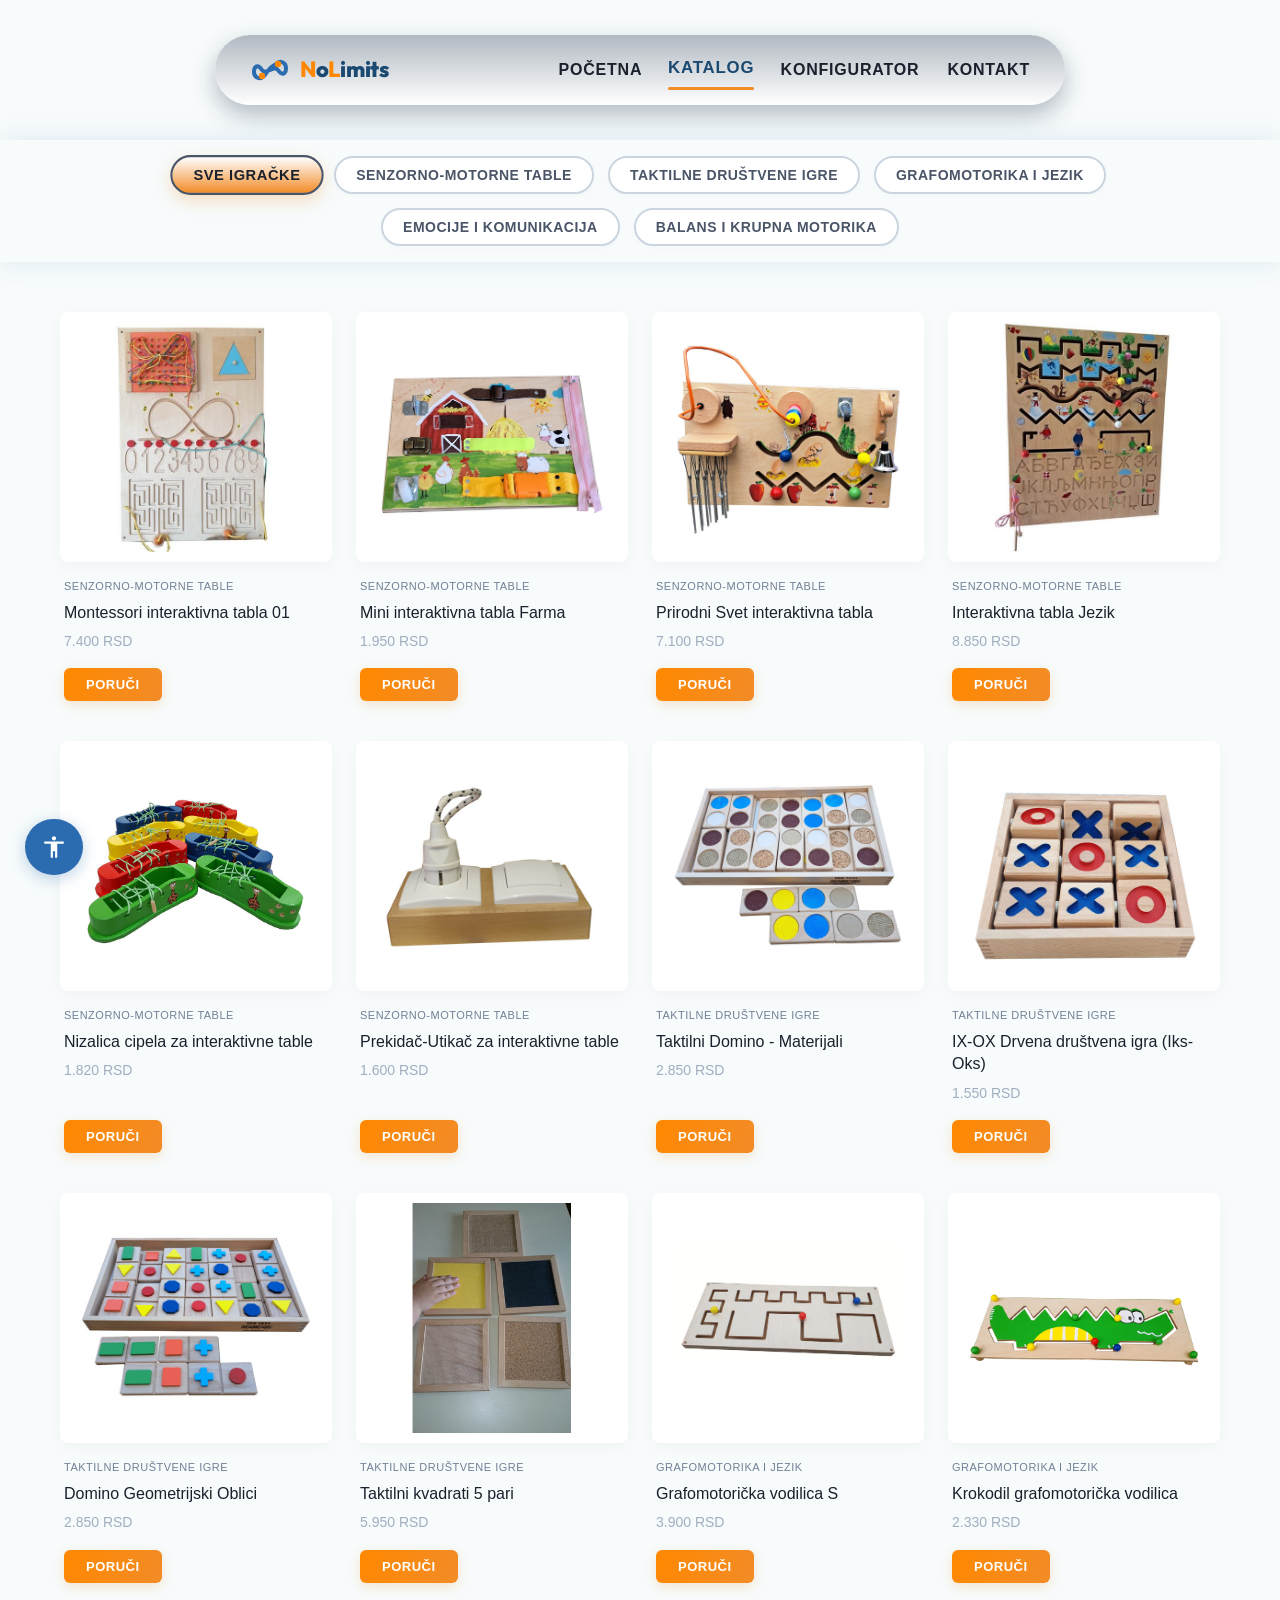
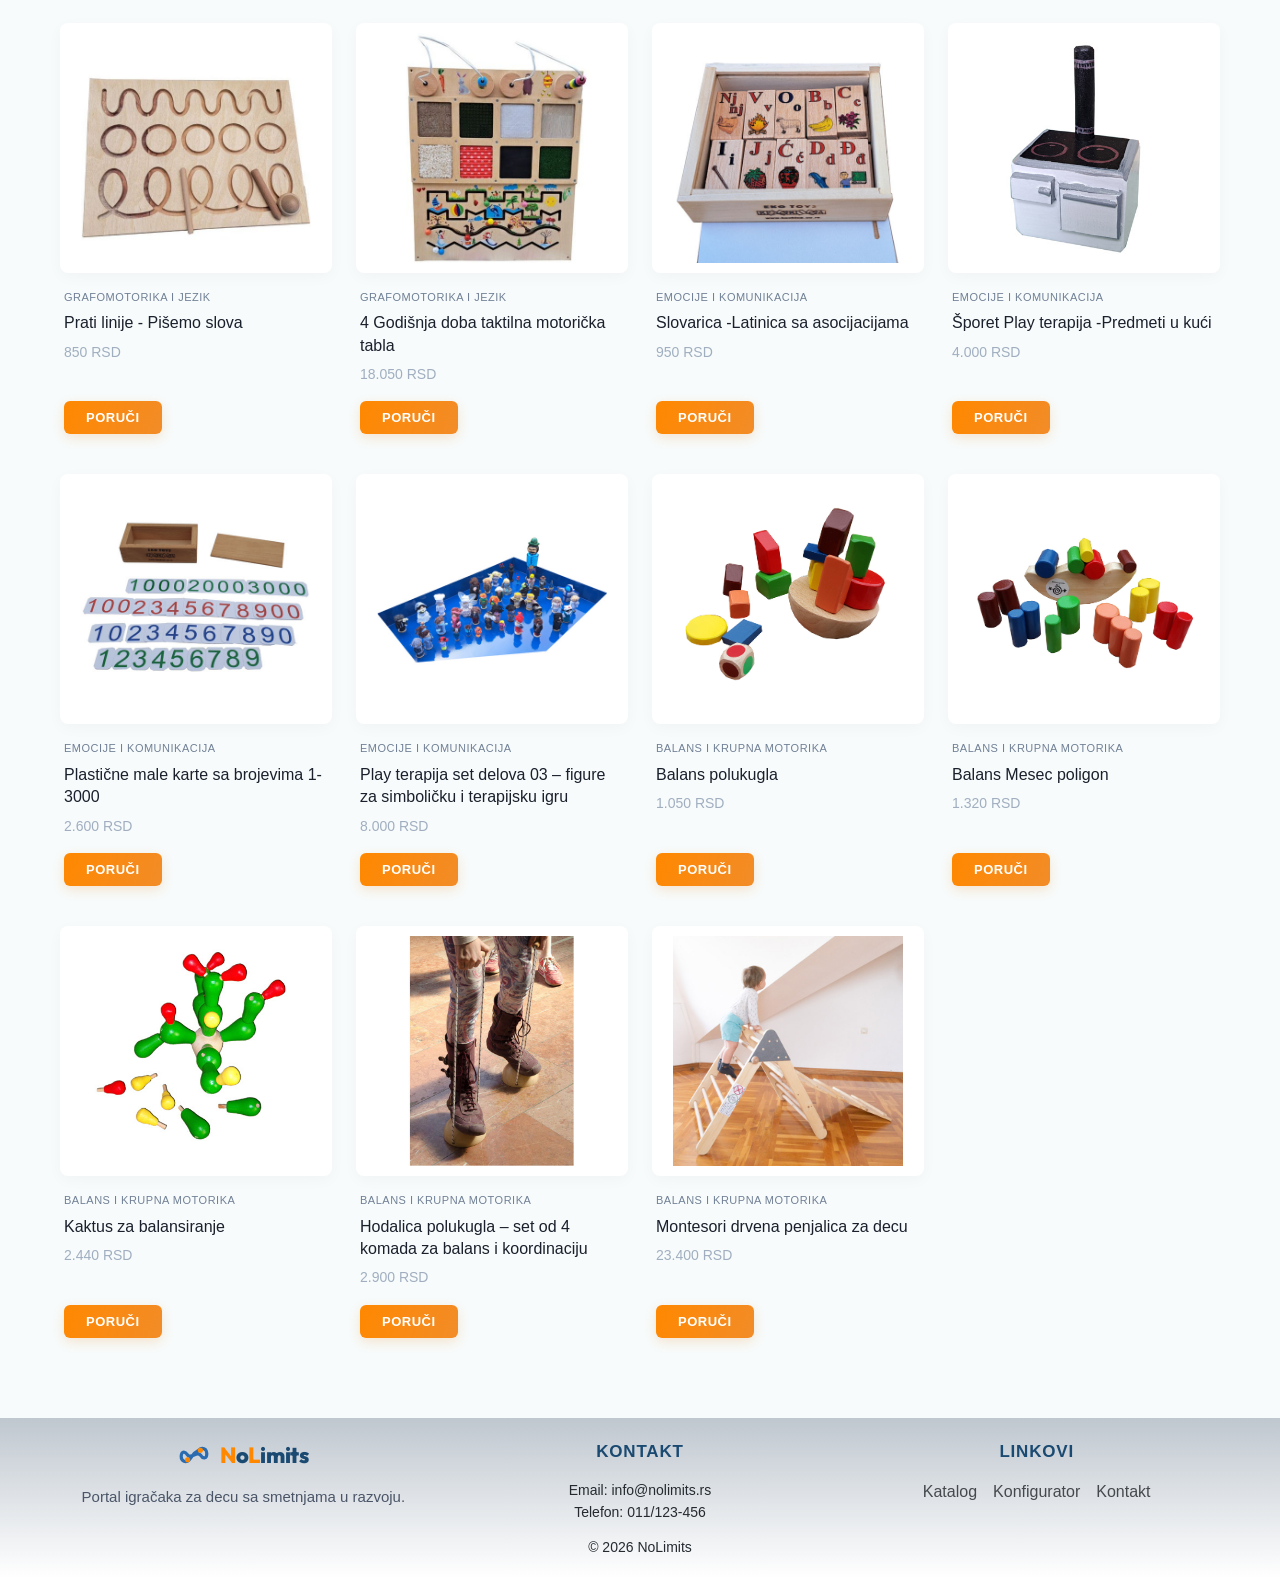
==== commit bd625e84: "Unete izmene" ====
--- a/catalog.html
+++ b/catalog.html
@@ -92,20 +92,6 @@
     </nav>
   </div>
 </header>
-
-  <!-- ===================== NASLOV STRANICE ===================== -->
-  <main>
-    <section class="catalog-hero">
-      <div class="container">
-        <h1>Katalog igračaka</h1>
-        <p class="catalog-subtitle">
-          Istražite našu ponudu inkluzivnih igračaka podeljenih po razvojnim kategorijama. 
-          Svaki model sadrži detaljan opis, istaknute cene i opciju za brzo naručivanje ili slanje upita. 
-          Filtrirajte igračke prema specifičnim potrebama deteta, saznajte kako podstiču senzorno-motorni razvoj, 
-          ili iskoristite naš interaktivni konfigurator da prilagodite igračku po vašoj meri.
-        </p>
-      </div>
-    </section>
 
     <!-- ===================== FILTERI ===================== -->
     <section class="filters" aria-label="Filteri kataloga">
--- a/css/style.css
+++ b/css/style.css
@@ -34,7 +34,7 @@
   font-family: var(--font-main);
   color: var(--color-text);
   /* Vraćamo tvoju elegantnu svetlo sivu/belu boju za ceo sajt */
-  background-color: #f8fafc; 
+  background-color: #f0f8f988; 
   line-height: 1.6;
   transition: background-color 0.3s ease, color 0.3s ease;
 }
@@ -322,9 +322,9 @@
 
 .floating-header .header-inner {
   /* Nežni plavi gradient koji već postoji na sajtu */
-  background: linear-gradient(135deg, var(--color-bg-alt), #bfdbfc); 
+  background: linear-gradient(0deg, #ffffff 00%, #b1b9c1 100%); 
   border-radius: 50px; 
-  box-shadow: 0 10px 25px rgba(43, 108, 176, 0.15); 
+  box-shadow: 0 10px 25px #0923404b; 
   height: auto;
   min-height: 70px;
   padding: 10px 35px;
@@ -749,9 +749,9 @@
 
 .about-section .section-title {
   text-align: center;
-  font-size: 25px;
+  font-size: 23px;
   color: var(--color-primary-dark);
-  margin-bottom: 40px;
+  margin-bottom: 25px;
   text-transform: uppercase;
   letter-spacing: 1px;
 }
@@ -764,16 +764,26 @@
 }
 
 .value-card {
-  background: linear-gradient(180deg, #ffffff 00%, #cfdbe6 100%);
+  background: linear-gradient(180deg, #ffffff 00%, #cfdbe6 90%);
   border: 2px solid var(--color-primary);
   border-radius: var(--radius);
-  padding: 32px 24px;
+  padding: 22px 20px;
   box-shadow: 0 8px 20px rgba(43, 108, 176, 0.1);
   transition: transform 0.25s ease, box-shadow 0.25s ease;
   display: flex;
   flex-direction: column;
-  align-items: center; 
-  text-align: center;  
+  align-items: flex-start; 
+  text-align: left;  
+}
+
+/* Novi kontejner koji drži ikonicu i naslov paralelno */
+.value-card-header {
+  display: flex;
+  align-items: center;
+  justify-content: center;
+  gap: 14px;
+  margin-bottom: 12px;
+  width: 100%;
 }
 
 .value-card:hover {
@@ -782,23 +792,22 @@
 }
 
 .value-icon {
-  font-size: 24px;
-  width: 58px;
-  height: 58px;
+  font-size: 20px;
+  width: 44px;
+  height: 44px;
   background-color: #ffffff;
   border: 2px solid var(--color-primary);
   border-radius: 50%;
   display: flex;
   align-items: center;
   justify-content: center;
-  margin-bottom: 16px;
+  flex-shrink: 0;
   box-shadow: 0 4px 10px rgba(43, 108, 176, 0.12);
 }
 
 .value-card h3 {
   font-size: 20px;
   color: var(--color-primary-dark);
-  margin-bottom: 14px;
   text-transform: uppercase;
   letter-spacing: 0.8px;
 }
@@ -806,8 +815,9 @@
 .value-card p {
   color: #2d3748;
   line-height: 1.6;
-  font-size: 16px;
+  font-size: 15px;
   margin: 0;
+  text-align: left;
 }
 
 .goals-list {
@@ -823,8 +833,9 @@
   padding-left: 22px;
   margin-bottom: 8px;
   color: #2d3748;
-  font-size: 16px;
+  font-size: 15px;
   line-height: 1.45;
+  text-align: left;
 }
 
 .goals-list li:last-child {
@@ -832,7 +843,7 @@
 }
 
 .goals-list li::before {
-  content: " ->";
+  content: "○";
   position: absolute;
   left: 0;
   top: 0;
@@ -859,7 +870,7 @@
 
 /* ===================== FOOTER ===================== */
 .site-footer {
-  background: linear-gradient(0deg, #ffffff 00%, #cfdbe6 100%);
+  background: linear-gradient(0deg, #ffffff 00%, #bfc7cf 100%);
   color: #242a30;
   padding: 20px 0 20px;
 }
@@ -942,379 +953,6 @@
 }
 
 
-
-
-
-
-/* ===================== KATALOG ===================== */
-.catalog-hero {
-  background: linear-gradient(135deg, var(--color-bg-alt), #bfddff);
-  padding: 60px 0 40px;
-  text-align: center;
-}
-
-.catalog-hero h1 {
-  font-size: 25px;
-  color: var(--color-primary-dark);
-  margin-bottom: 14px;
-  text-transform: uppercase;
-}
-
-.catalog-subtitle {
-  max-width: 700px;
-  margin: 0 auto;
-  color: var(--color-text-light);
-  font-size: 16px;
-}
-
-/* ===================== NOVI GRID FILTERA NA KATALOGU (MREŽA 3x2) ===================== */
-.filters {
-  background-color: #ffffff;
-  border-bottom: 1px solid var(--color-border);
-  padding: 35px 0 25px; /* Povećan gornji padding da se sekcija odvoji od gornjeg diva */
-  position: sticky;
-  top: 80px;
-  z-index: 90;
-}
-.filters-grid {
-  display: grid;
-  grid-template-columns: repeat(3, 1fr);
-  gap: 12px;
-  max-width: 900px;
-  margin: 0 auto;
-}
-/* Smanjena, elegantnija dugmad sa plavičastim gradijentom */
-.filters-grid .filter-btn {
-  background: linear-gradient(135deg, var(--color-bg-alt), #bfdbfc);
-  border: 1px solid rgba(43, 108, 176, 0.25);
-  color: var(--color-primary-dark); /* Blža, tamnoplava boja umesto preagresivne crne */
-  padding: 8px 14px;                 /* Smanjene unutrašnje margine */
-  border-radius: var(--radius);
-  font-size: 15px;                 /* Smanjena veličina slova */
-  font-weight: 700;                  /* Umereno podebljana slova */
-  text-transform: uppercase;         /* Sva slova ostaju VELIKA */
-  letter-spacing: 0.3px;             /* Smanjen i prirodniji razmak između slova */
-  line-height: 1.25;
-  cursor: pointer;
-  transition: all 0.25s ease;
-  box-shadow: 0 2px 6px rgba(0, 0, 0, 0.04);
-}
-.filters-grid .filter-btn:hover {
-  background: linear-gradient(135deg, #bfdbfc, #9cc8fa);
-  border-color: var(--color-primary);
-  color: var(--color-primary-dark);
-  transform: translateY(-2px);
-}
-/* Aktivno dugme dobija punu primarnu plavu boju za jasnu indikaciju */
-.filters-grid .filter-btn.active {
-  background: var(--color-primary) !important;
-  border-color: var(--color-primary) !important;
-  color: #ffffff !important;
-  box-shadow: 0 4px 10px rgba(43, 108, 176, 0.25);
-}
-/* Podrška za Visoki Kontrast */
-body.high-contrast .category-block {
-  background: #000000 !important;
-  border: 2px solid #ffffff !important;
-  border-left: 6px solid #ffff00 !important;
-}
-
-body.high-contrast .category-block-content p {
-  color: #ffffff !important;
-}
-
-body.high-contrast .category-block-icon {
-  background-color: #000000 !important;
-  border: 2px solid #ffffff !important;
-}
-
-.catalog-grid-section {
-  padding: 50px 0 80px;
-}
-
-.catalog-grid {
-  display: grid;
-  grid-template-columns: repeat(3, 1fr) !important; /* Maksimalno 3 kartice u redu */
-  gap: 26px;
-  max-width: 1100px;
-  margin: 0 auto;
-}
-
-.toy-card {
-  background-color: #ffffff;
-  border: 1px solid var(--color-border);
-  border-radius: var(--radius);
-  overflow: hidden;
-  box-shadow: var(--shadow);
-  display: flex;
-  flex-direction: column;
-  transition: transform 0.2s ease;
-}
-
-.toy-card:hover {
-  transform: translateY(-6px);
-}
-.toy-card:hover .toy-card-img {
-  transform: scale(1.05);
-}
-.toy-card-image {
-  width: 100%;
-  height: 200px;
-  background-color: var(--color-bg-alt);
-  overflow: hidden;
-  display: flex;
-  align-items: center;
-  justify-content: center;
-}
-.toy-card-img {
-  width: 100%;
-  height: 100%;
-  object-fit: cover;
-  transition: transform 0.3s ease;
-}
-.toy-card-actions {
-  margin-top: 16px;
-  padding-top: 12px;
-  border-top: 1px solid var(--color-border);
-}
-.toy-card-body {
-  padding: 20px;
-  display: flex;
-  flex-direction: column;
-  flex-grow: 1;
-}
-.btn-order {
-  width: 100%;
-  font-size: 16px;
-  padding: 10px 16px;
-}
-.toy-card-body h3 {
-  font-size: 20px;
-  color: var(--color-primary-dark);
-  margin-bottom: 8px;
-}
-
-.toy-card-body p {
-  color: var(--color-text-light);
-  font-size: 16px;
-  margin-bottom: 14px;
-  flex-grow: 1;
-}
-
-.toy-tags {
-  display: flex;
-  flex-wrap: wrap;
-  gap: 8px;
-}
-
-.toy-tag {
-  background-color: #eaf2fb;
-  color: var(--color-primary-dark);
-  font-size: 14px;
-  font-weight: 600;
-  padding: 4px 10px;
-  border-radius: 20px;
-}
-
-.no-results {
-  text-align: center;
-  color: var(--color-text-light);
-  font-size: 16px;
-  padding: 40px 0;
-}
-/* ===================== MODAL PROZOR ===================== */
-.modal-overlay {
-  position: fixed;
-  top: 0;
-  left: 0;
-  width: 100%;
-  height: 100%;
-  background-color: rgba(0, 0, 0, 0.65);
-  backdrop-filter: blur(4px);
-  z-index: 10000;
-  display: flex;
-  align-items: center;
-  justify-content: center;
-  padding: 20px;
-  opacity: 0;
-  visibility: hidden;
-  transition: opacity 0.3s ease, visibility 0.3s ease;
-}
-
-.modal-overlay.open {
-  opacity: 1;
-  visibility: visible;
-}
-
-.modal-card {
-  background-color: #ffffff;
-  border-radius: var(--radius);
-  max-width: 850px;
-  width: 100%;
-  max-height: 90vh;
-  overflow-y: auto;
-  position: relative;
-  box-shadow: 0 20px 40px rgba(0, 0, 0, 0.25);
-  padding: 32px;
-  transform: translateY(-20px);
-  transition: transform 0.3s ease;
-}
-
-.modal-overlay.open .modal-card {
-  transform: translateY(0);
-}
-
-.modal-close-btn {
-  position: absolute;
-  top: 16px;
-  right: 20px;
-  background: transparent;
-  border: none;
-  font-size: 25px;
-  color: var(--color-text-light);
-  cursor: pointer;
-  line-height: 1;
-  padding: 0;
-  transition: color 0.2s ease;
-}
-
-.modal-close-btn:hover {
-  color: #e53e3e;
-}
-
-/* MODAL GRID (Leva i desna strana) */
-.modal-grid {
-  display: grid;
-  grid-template-columns: 1fr 1fr;
-  gap: 32px;
-  align-items: start;
-}
-
-/* Leva strana */
-.modal-left h2 {
-  font-size: 22px;
-  color: var(--color-primary-dark);
-  margin-bottom: 16px;
-  text-transform: uppercase;
-  line-height: 1.25;
-}
-
-.modal-image-wrapper {
-  width: 100%;
-  height: 240px;
-  border-radius: var(--radius);
-  overflow: hidden;
-  margin-bottom: 16px;
-  border: 1px solid var(--color-border);
-  background-color: var(--color-bg-alt);
-}
-
-.modal-toy-img {
-  width: 100%;
-  height: 100%;
-  object-fit: cover;
-}
-
-.modal-description {
-  color: #2d3748;
-  font-size: 16px;
-  line-height: 1.6;
-}
-
-/* Desna strana - Forma i cena */
-.modal-right {
-  display: flex;
-  flex-direction: column;
-  gap: 16px;
-  background: var(--color-bg-alt);
-  padding: 24px;
-  border-radius: var(--radius);
-  border: 1px solid var(--color-border);
-}
-
-.modal-price-box {
-  display: flex;
-  align-items: baseline;
-  gap: 10px;
-  border-bottom: 1px solid var(--color-border);
-  padding-bottom: 12px;
-}
-
-.price-label {
-  font-size: 16px;
-  font-weight: 600;
-  color: var(--color-text-light);
-}
-
-.price-amount {
-  font-size: 25px;
-  font-weight: 800;
-  color: var(--color-primary);
-}
-
-.modal-form h3 {
-  font-size: 20px;
-  color: var(--color-primary-dark);
-  margin-bottom: 14px;
-  text-transform: uppercase;
-  letter-spacing: 0.5px;
-}
-
-.modal-form .form-group {
-  margin-bottom: 12px;
-}
-
-.modal-form label {
-  display: block;
-  font-size: 16px;
-  font-weight: 600;
-  margin-bottom: 4px;
-  color: var(--color-text);
-}
-
-.modal-form .form-input {
-  width: 100%;
-  padding: 10px 12px;
-  border: 1px solid var(--color-border);
-  border-radius: 8px;
-  font-size: 16px;
-  background-color: #ffffff;
-}
-
-.btn-buy {
-  width: 100%;
-  font-size: 16px;
-  padding: 12px;
-  margin-top: 8px;
-}
-
-.buy-success-msg {
-  margin-top: 10px;
-  font-size: 16px;
-}
-
-/* Responzivnost za mobilne uređaje */
-@media (max-width: 700px) {
-  .modal-grid {
-    grid-template-columns: 1fr;
-  }
-  .modal-card {
-    padding: 20px;
-  }
-}
-
-/* High Contrast Mode za Modal */
-body.high-contrast .modal-card,
-body.high-contrast .modal-right {
-  background-color: #000000 !important;
-  border: 2px solid #ffffff !important;
-}
-
-body.high-contrast .modal-description,
-body.high-contrast .price-amount,
-body.high-contrast .modal-form label {
-  color: #ffffff !important;
-}
 /* ===================== PROMO SEKCIJA NA INDEX-U (ČISTI UX) ===================== */
 
 .configurator-promo {
@@ -1474,28 +1112,428 @@
   margin: 18px 0;
 }
 
-/* ===================== KONTAKT STRANICA STILOVI ===================== */
-
-.contact-hero {
-  background: linear-gradient(135deg, var(--color-bg-alt), #bfddff);
-  padding: 50px 0 35px;
+
+/* ===================== KATALOG ===================== */
+
+/* ===================== FILTERI (FIKSIRANI I STILIZOVANI) ===================== */
+.filters {
+  padding: 16px 0; 
+  position: relative; 
+  z-index: 10;
+  /* Senka ostaje da bi se odvojio od grid-a igračaka */
+  box-shadow: 0 0 25px rgba(43, 108, 176, 0.12);
+}
+
+/* Flexbox je ovde mnogo bolji od Grida za centriranje i protok dugmića */
+.filters-grid {
+  display: flex;
+  flex-wrap: wrap;
+  justify-content: center;
+  gap: 14px;
+  max-width: 1000px;
+  margin: 0 auto;
+}
+
+/* Modernije kartice-dugmići (pilule) */
+.filters-grid .filter-btn {
+  background: #ffffff;
+  border: 2px solid #cbd5e0;
+  color: var(--color-text-light); 
+  padding: 10px 20px;
+  border-radius: 30px; /* Zaobljene ivice (pilule) izgledaju mnogo profi za filtere */
+  font-size: 14px;
+  font-weight: 700;
+  text-transform: uppercase;
+  letter-spacing: 0.5px;
+  cursor: pointer;
+  transition: all 0.3s ease;
+  box-shadow: 0 2px 6px rgba(0, 0, 0, 0.02);
+}
+
+.filters-grid .filter-btn:hover {
+  background: #f0f6fc;
+  border-color: var(--color-primary);
+  color: var(--color-primary-dark);
+  transform: translateY(-2px);
+}
+
+/* Aktivan filter dobija tvoj prepoznatljivi akcentni gradient */
+.filters-grid .filter-btn.active {
+  background: linear-gradient(180deg, #ffffff 0%, var(--color-accent) 100%) !important;
+  border-color: #4a5568 !important;
+  color: #1a202c !important;
+  box-shadow: 0 6px 15px rgba(242, 140, 40, 0.25) !important;
+  transform: scale(1.05);
+}
+
+/* ===================== KARTICE IGRAČAKA (MINIMALIZAM KAO SA SLIKE) ===================== */
+.catalog-grid-section {
+  padding: 50px 0 80px;
+}
+
+.catalog-grid {
+  display: grid;
+  grid-template-columns: repeat(4, 1fr) !important; /* 4 u redu, kao na tvojoj slici */
+  gap: 40px 24px; /* Veći razmak po vertikali za prozračnost */
+  max-width: 1250px;
+  margin: 0 auto;
+}
+
+.toy-card {
+  background-color: transparent;
+  border: none; /* Potpuno uklanjamo okvir oko cele kartice */
+  border-radius: 0;
+  box-shadow: none; /* Uklanjamo senku oko kartice */
+  display: flex;
+  flex-direction: column;
+  transition: transform 0.2s ease;
+}
+
+.toy-card:hover {
+  transform: translateY(-4px); /* Suptilno podizanje nagore na hover */
+}
+
+.toy-card-image {
+  width: 100%;
+  height: 250px; 
+  background-color: #ffffff; /* Bela pozadina iza slike da bi se utopila */
+  display: flex;
+  align-items: center;
+  justify-content: center;
+  border-radius: 8px; /* Vrlo blago zaobljeno */
+  padding: 10px; 
+  margin-bottom: 16px; /* Razmak između slike i teksta */
+  /* Jedva primetna senka samo na slici da je odvoji od plavičaste pozadine sajta */
+  box-shadow: 0 4px 15px rgba(0,0,0,0.03); 
+}
+
+.toy-card-img {
+  width: 100%;
+  height: 100%;
+  object-fit: contain; /* Slike se savršeno uklapaju, bez sečenja */
+  transition: transform 0.3s ease;
+}
+
+.toy-card:hover .toy-card-img {
+  transform: scale(1.04);
+}
+
+.toy-card-body {
+  padding: 0 4px; /* Tekst je poravnat sa ivicom slike */
+  display: flex;
+  flex-direction: column;
+  align-items: flex-start; /* LEVO PORAVNANJE */
+  text-align: left;  
+  flex-grow: 1;
+}
+
+/* Grupa kojoj pripada (sitno iznad naslova) */
+.toy-category {
+  font-size: 11px;
+  color: #718096;
+  text-transform: uppercase;
+  letter-spacing: 0.5px;
+  margin-bottom: 6px;
+}
+
+/* Naslov */
+.toy-card-body h3 {
+  font-size: 16px; /* Sveden, elegantan naslov kao na slici */
+  font-weight: 500; 
+  color: #1a202c;
+  margin-bottom: 6px;
+  line-height: 1.4;
+}
+
+/* Cena */
+.toy-price {
+  font-size: 14px;
+  color: #a0aec0; /* Diskretna siva boja kao na tvojoj slici */
+  font-weight: 500;
+  margin-bottom: 16px;
+}
+
+.toy-card-actions {
+  margin-top: auto; 
+  width: 100%;
+}
+
+/* Narandžasto dugme sa tvojim gradijentom, usko i profi */
+.btn-order {
+  width: auto; /* Ne razvlači se preko cele širine, lepše je */
+  display: inline-block;
+  font-size: 13px;
+  padding: 10px 22px;
+  border-radius: 6px; 
+  background: linear-gradient(110deg, var(--color-secondary) 0%, var(--color-accent) 100%);
+  color: #ffffff !important;
+  border: none;
+  box-shadow: 0 4px 12px rgba(242, 140, 40, 0.2);
+  transition: all 0.2s ease;
+  font-weight: 700;
+  text-transform: uppercase;
+}
+
+.btn-order:hover {
+  background: linear-gradient(110deg, var(--color-accent) 0%, #d67a20 100%);
+  transform: translateY(-2px);
+  box-shadow: 0 6px 16px rgba(242, 140, 40, 0.3);
+}
+
+/* Responzivnost za novi Grid (dodaj ovo da bi prelamalo lepo na telefonima) */
+@media (max-width: 1100px) {
+  .catalog-grid {
+    grid-template-columns: repeat(3, 1fr) !important;
+  }
+}
+@media (max-width: 768px) {
+  .catalog-grid {
+    grid-template-columns: repeat(2, 1fr) !important;
+  }
+}
+@media (max-width: 480px) {
+  .catalog-grid {
+    grid-template-columns: 1fr !important;
+  }
+}
+.no-results {
   text-align: center;
-}
-
-.contact-hero h1 {
-  font-size: 25px;
-  text-transform: uppercase;
-  color: var(--color-primary-dark);
-  margin-bottom: 12px;
-}
-
-.contact-subtitle {
-  max-width: 680px;
-  margin: 0 auto;
   color: var(--color-text-light);
   font-size: 16px;
-  line-height: 1.5;
-}
+  padding: 40px 0;
+}
+/* ===================== MODAL PROZOR (REDIZAJN) ===================== */
+.modal-overlay {
+  position: fixed;
+  top: 0;
+  left: 0;
+  width: 100%;
+  height: 100%;
+  background-color: rgba(26, 32, 44, 0.75); /* Tamnija, elegantnija pozadina sa blur-om */
+  backdrop-filter: blur(5px);
+  z-index: 10000;
+  display: flex;
+  align-items: center;
+  justify-content: center;
+  padding: 20px;
+  opacity: 0;
+  visibility: hidden;
+  transition: all 0.3s ease;
+}
+
+.modal-overlay.open {
+  opacity: 1;
+  visibility: visible;
+}
+
+.modal-card {
+  background-color: #ffffff;
+  border-radius: 16px;
+  max-width: 900px; /* Širi, prozračniji prozor */
+  width: 100%;
+  max-height: 85vh;
+  overflow-y: auto;
+  position: relative;
+  box-shadow: 0 25px 50px rgba(0, 0, 0, 0.25);
+  padding: 36px;
+  transform: translateY(15px);
+  transition: transform 0.3s ease;
+}
+
+.modal-overlay.open .modal-card {
+  transform: translateY(0);
+}
+
+.modal-close-btn {
+  position: absolute;
+  top: 20px;
+  right: 24px;
+  background: #f1f5f9;
+  border: none;
+  width: 36px;
+  height: 36px;
+  border-radius: 50%;
+  font-size: 20px;
+  color: var(--color-text);
+  cursor: pointer;
+  display: flex;
+  align-items: center;
+  justify-content: center;
+  transition: all 0.2s ease;
+}
+
+.modal-close-btn:hover {
+  background: #e2e8f0;
+  color: #e53e3e;
+}
+
+/* GRID: Leva i desna strana */
+.modal-grid {
+  display: grid;
+  grid-template-columns: 1.1fr 1fr;
+  gap: 36px;
+  align-items: start;
+}
+
+/* Leva strana (Slika i opis) */
+.modal-left h2 {
+  font-size: 20px;
+  color: var(--color-primary-dark);
+  margin-bottom: 16px;
+  text-transform: uppercase;
+  line-height: 1.3;
+}
+
+.modal-image-wrapper {
+  width: 100%;
+  height: 260px; /* Fiksna visina kontejnera za sliku */
+  border-radius: 12px;
+  overflow: hidden;
+  margin-bottom: 16px;
+  border: 1px solid var(--color-border);
+  background-color: #f8fafc; /* Čista svetla pozadina */
+  display: flex;
+  align-items: center;
+  justify-content: center;
+  padding: 12px;
+}
+
+.modal-toy-img {
+  width: 100%;
+  height: 100%;
+  object-fit: contain; /* KLJUČNO: Vidi se cela slika bez isecanja! */
+}
+
+.modal-description {
+  color: #4a5568;
+  font-size: 14px;
+  line-height: 1.6;
+}
+
+/* Desna strana (Cena i kompaktna forma) */
+.modal-right {
+  display: flex;
+  flex-direction: column;
+  gap: 14px;
+  background: #f8fafc;
+  padding: 24px;
+  border-radius: 12px;
+  border: 1px solid var(--color-border);
+}
+
+.modal-price-box {
+  display: flex;
+  align-items: baseline;
+  gap:10px;
+  border-bottom: 1px solid var(--color-border);
+  padding-bottom: 10px;
+}
+
+.price-label {
+  font-size: 15px;
+  font-weight: 600;
+  color: var(--color-text-light);
+}
+
+.price-amount {
+  font-size: 22px;
+  font-weight: 700;
+  color: var(--color-accent);
+}
+
+.modal-form h3 {
+  font-size: 16px;
+  color: var(--color-primary-dark);
+  margin-bottom: 10px;
+  text-transform: uppercase;
+  letter-spacing: 0.5px;
+}
+
+.modal-form .form-group {
+  margin-bottom: 10px; /* Zbijenije da ne bude predugačko */
+}
+
+.modal-form label {
+  display: block;
+  font-size: 13px;
+  font-weight: 700;
+  margin-bottom: 4px;
+  color: var(--color-text);
+  text-transform: uppercase;
+}
+
+.modal-form .form-input {
+  width: 100%;
+  padding: 9px 12px;
+  border: 1px solid var(--color-border);
+  border-radius: 8px;
+  font-size: 14px;
+  background-color: #ffffff;
+  transition: border-color 0.2s ease;
+}
+
+.modal-form .form-input:focus {
+  outline: none;
+  border-color: var(--color-primary);
+}
+
+/* Narandžasto dugme u modalu da prati stil sajta */
+.btn-buy {
+  width: 100%;
+  font-size: 14px;
+  padding: 12px;
+  margin-top: 6px;
+  border-radius: 8px;
+  background: linear-gradient(110deg, var(--color-secondary) 0%, var(--color-accent) 100%);
+  color: #ffffff !important;
+  border: none;
+  box-shadow: 0 4px 12px rgba(242, 140, 40, 0.25);
+  transition: all 0.2s ease;
+  font-weight: 700;
+  text-transform: uppercase;
+}
+
+.btn-buy:hover {
+  background: linear-gradient(110deg, var(--color-accent) 0%, #d67a20 100%);
+  transform: translateY(-2px);
+  box-shadow: 0 6px 16px rgba(242, 140, 40, 0.35);
+}
+
+.buy-success-msg {
+  margin-top: 8px;
+  font-size: 13px;
+  color: #38a169;
+  font-weight: 600;
+  text-align: center;
+}
+
+/* Responzivnost za modal */
+@media (max-width: 768px) {
+  .modal-grid {
+    grid-template-columns: 1fr;
+    gap: 20px;
+  }
+  .modal-card {
+    padding: 20px;
+    max-height: 90vh;
+  }
+}
+
+/* High Contrast Mode za Modal */
+body.high-contrast .modal-card,
+body.high-contrast .modal-right {
+  background-color: #000000 !important;
+  border: 2px solid #ffffff !important;
+}
+
+body.high-contrast .modal-description,
+body.high-contrast .price-amount,
+body.high-contrast .modal-form label {
+  color: #ffffff !important;
+}
+
+
+/* ===================== KONTAKT STRANICA STILOVI ===================== */
 
 .contact-section {
   padding: 50px 0 80px;
@@ -1569,7 +1607,6 @@
 }
 
 .form-actions .btn {
-  width: 100%;
   padding: 14px;
   font-size: 16px;
 }
@@ -1583,7 +1620,7 @@
 
 /* Desna strana - Podaci o portalu */
 .contact-info {
-  background: linear-gradient(135deg, var(--color-bg-alt), #bfddff);
+  background: linear-gradient(180deg, #ffffff 00%, #cfdbe6 100%); 
 }
 
 .contact-info-item {
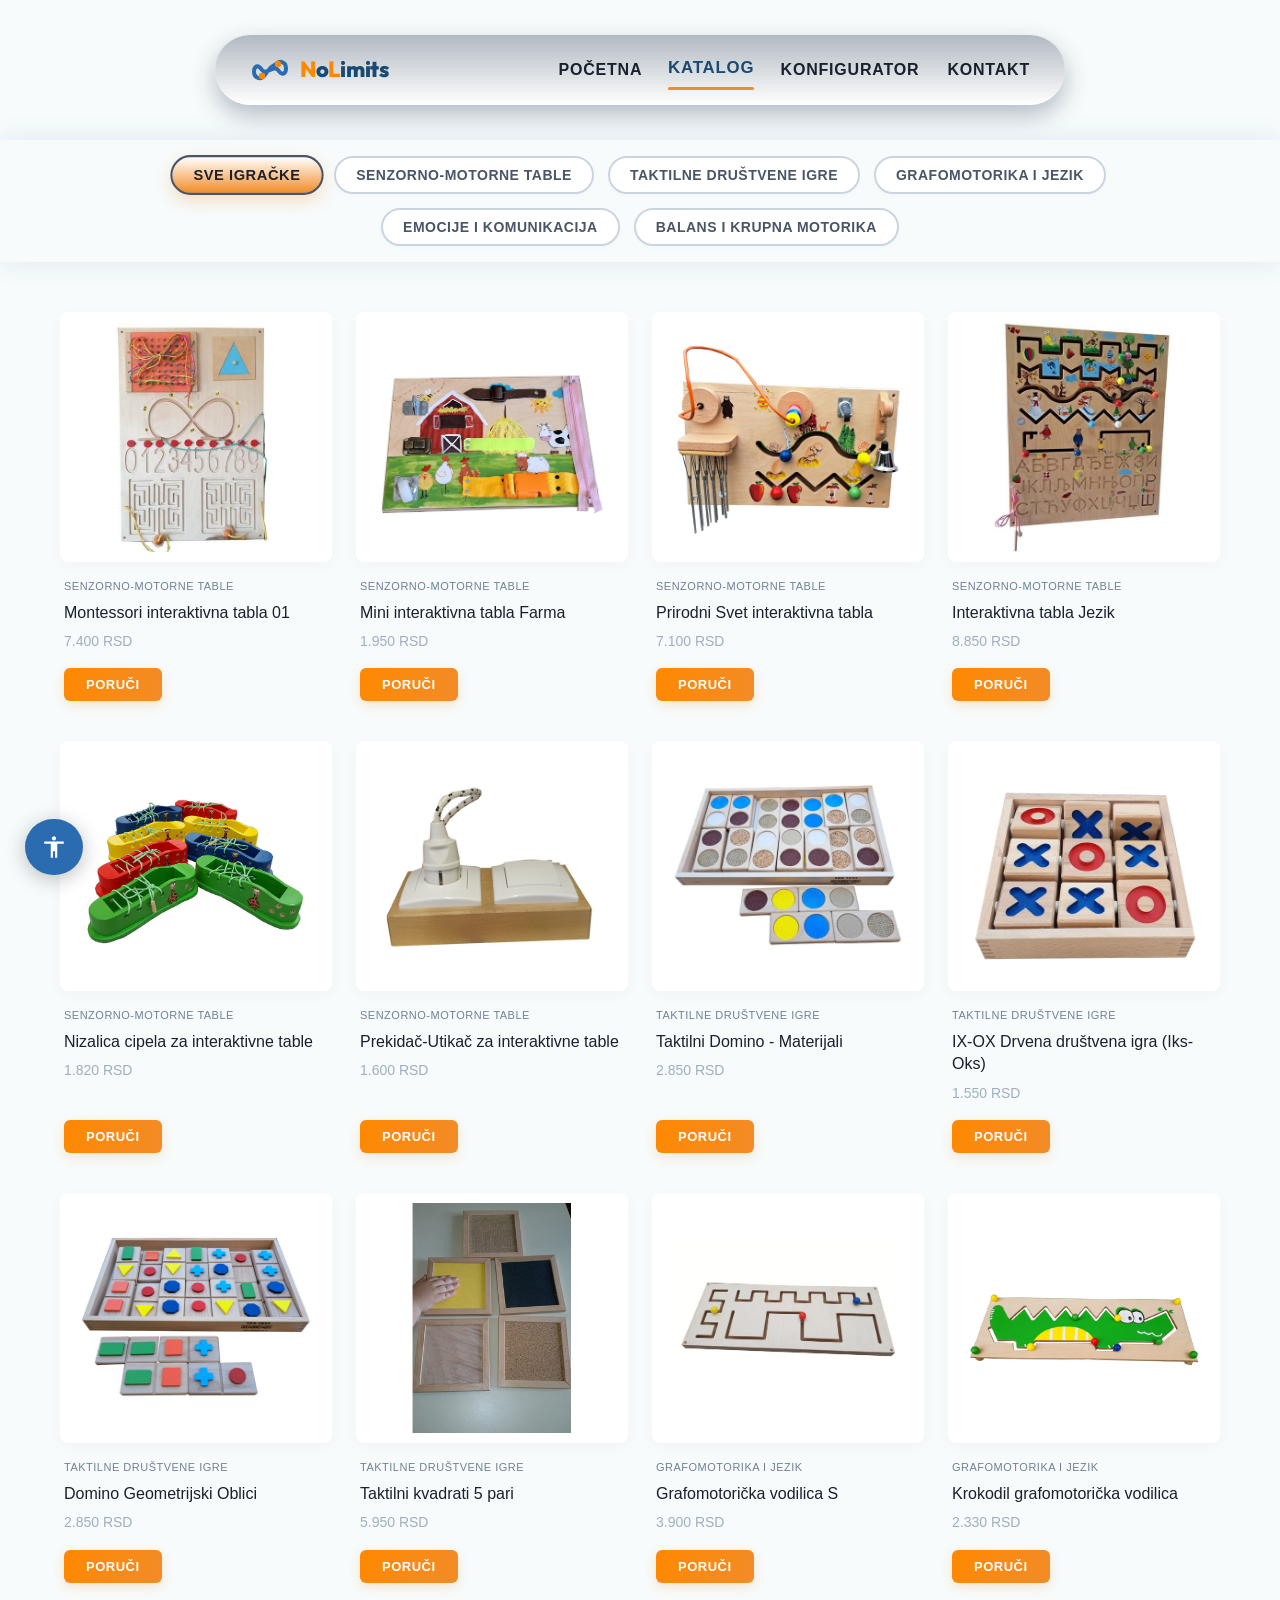
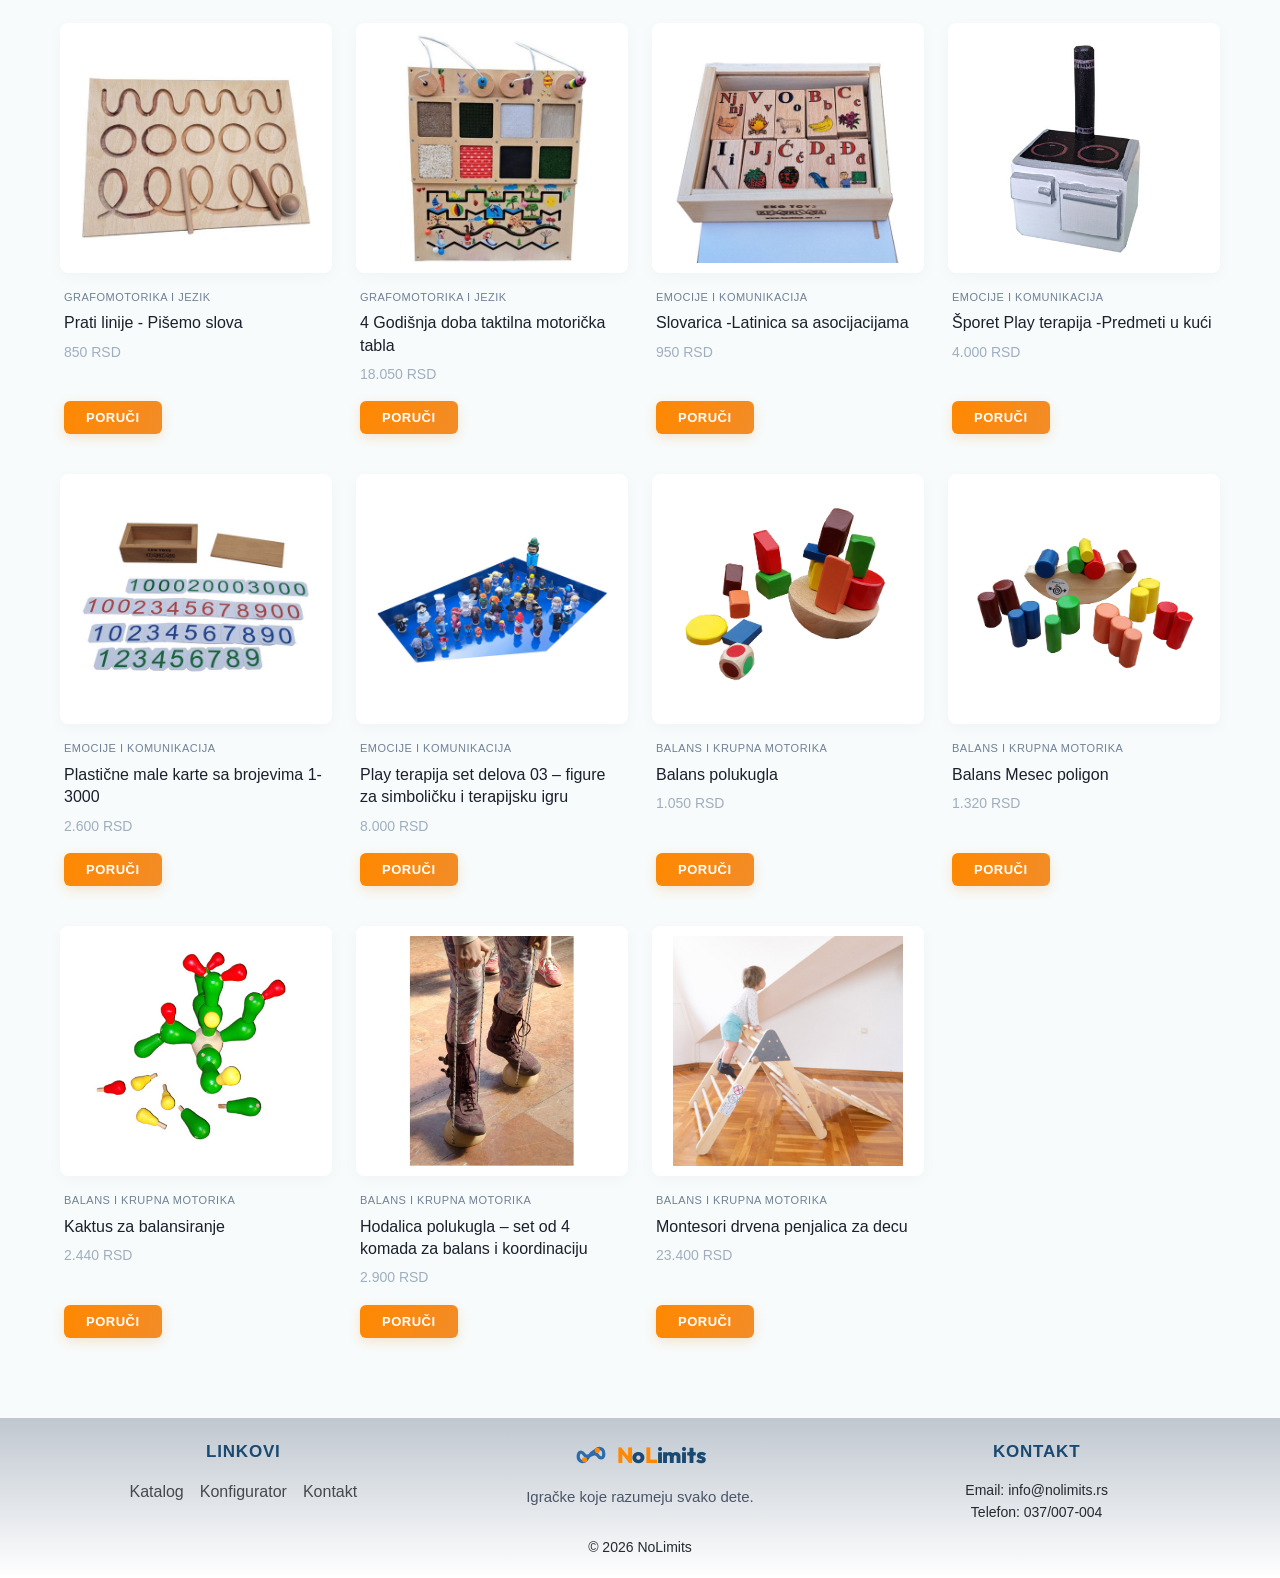
==== commit fc716ae1: "Unete izmene" ====
--- a/catalog.html
+++ b/catalog.html
@@ -1,202 +1,255 @@
 <!DOCTYPE html>
 <html lang="sr">
+
 <head>
   <meta charset="UTF-8">
   <meta name="viewport" content="width=device-width, initial-scale=1.0">
   <title>Katalog igračaka — NoLimits</title>
-  <meta name="description" content="Katalog igračaka prilagođenih deci sa oštećenjem vida, motoričkim smetnjama i decom iz spektra autizma.">
+  <meta name="description"
+    content="Katalog igračaka prilagođenih deci sa oštećenjem vida, motoričkim smetnjama i decom iz spektra autizma.">
   <link rel="stylesheet" href="css/style.css">
   <!-- Google Font: Outfit za zakrivljen i moderan logo -->
-<link rel="preconnect" href="https://fonts.googleapis.com">
-<link rel="preconnect" href="https://fonts.gstatic.com" crossorigin>
-<link href="https://fonts.googleapis.com/css2?family=Outfit:wght@700;800&display=swap" rel="stylesheet">
+  <link rel="preconnect" href="https://fonts.googleapis.com">
+  <link rel="preconnect" href="https://fonts.gstatic.com" crossorigin>
+  <link href="https://fonts.googleapis.com/css2?family=Outfit:wght@700;800&display=swap" rel="stylesheet">
 </head>
+
 <body>
 
-<!-- ===================== ACCESSIBILITY DUGME I WIDGET ===================== -->
-<!-- 1. Lebdeće dugme u uglu -->
-<button id="accessibility-trigger" class="access-trigger-btn" aria-label="Otvori opcije pristupačnosti">
-  <svg class="access-icon" viewBox="0 0 24 24" xmlns="http://www.w3.org/2000/svg">
-    <path fill="currentColor" d="M12 2c1.1 0 2 .9 2 2s-.9 2-2 2-2-.9-2-2 .9-2 2-2zm9 7h-6v13h-2v-6h-2v6H9V9H3V7h18v2z"/>
-  </svg>
-  <span class="access-text">Opcije pristupačnosti</span>
-</button>
-
-<!-- 2. Iskačući panel (Widget) -->
-<div id="accessibility-widget" class="access-widget" aria-hidden="true">
-  <div class="access-widget-header">
-    <h3>Pristupačnost</h3>
-    <button id="close-accessibility" aria-label="Zatvori">✖</button>
+  <!-- ===================== ACCESSIBILITY DUGME I WIDGET ===================== -->
+  <button id="accessibility-trigger" class="access-trigger-btn" aria-label="Otvori opcije pristupačnosti">
+    <svg class="access-icon" viewBox="0 0 24 24" xmlns="http://www.w3.org/2000/svg">
+      <path fill="currentColor"
+        d="M12 2c1.1 0 2 .9 2 2s-.9 2-2 2-2-.9-2-2 .9-2 2-2zm9 7h-6v13h-2v-6h-2v6H9V9H3V7h18v2z" />
+    </svg>
+    <span class="access-text">Opcije pristupačnosti</span>
+  </button>
+
+  <div id="accessibility-widget" class="access-widget" aria-hidden="true">
+    <div class="access-widget-header">
+      <h3>Pristupačnost</h3>
+      <button id="close-accessibility" aria-label="Zatvori">✖</button>
+    </div>
+
+    <div class="access-widget-body">
+
+      <div class="access-section-title">Boje i kontrast</div>
+      <div class="access-grid">
+        <button class="access-grid-btn" id="btn-monochrome">
+          <span class="access-grid-icon">⬛</span>
+          <span class="access-grid-label">Monohrom</span>
+        </button>
+        <button class="access-grid-btn" id="btn-dark-contrast">
+          <span class="access-grid-icon">🖤</span>
+          <span class="access-grid-label">Tamni kontrast</span>
+        </button>
+        <button class="access-grid-btn" id="btn-bright-contrast">
+          <span class="access-grid-icon">☀️</span>
+          <span class="access-grid-label">Svetli kontrast</span>
+        </button>
+        <button class="access-grid-btn" id="btn-low-sat">
+          <span class="access-grid-icon">🧊</span>
+          <span class="access-grid-label">Niska saturacija</span>
+        </button>
+        <button class="access-grid-btn" id="btn-high-sat">
+          <span class="access-grid-icon">🎨</span>
+          <span class="access-grid-label">Visoka saturacija</span>
+        </button>
+      </div>
+
+      <div class="access-section-title">Tekst i razmaci</div>
+      <div class="access-scaler-group">
+        <div class="scaler-label">Veličina slova:</div>
+        <div class="scaler-controls">
+          <button id="btn-font-decrease" class="scaler-btn">-</button>
+          <span id="font-size-display" class="scaler-val">100%</span>
+          <button id="btn-font-increase" class="scaler-btn">+</button>
+        </div>
+      </div>
+
+      <div class="access-scaler-group">
+        <div class="scaler-label">Prored:</div>
+        <div class="scaler-controls">
+          <button id="btn-line-decrease" class="scaler-btn">-</button>
+          <span id="line-space-display" class="scaler-val">Normal</span>
+          <button id="btn-line-increase" class="scaler-btn">+</button>
+        </div>
+      </div>
+
+      <div class="access-scaler-group">
+        <div class="scaler-label">Razmak reči:</div>
+        <div class="scaler-controls">
+          <button id="btn-word-decrease" class="scaler-btn">-</button>
+          <span id="word-space-display" class="scaler-val">Normal</span>
+          <button id="btn-word-increase" class="scaler-btn">+</button>
+        </div>
+      </div>
+
+      <div class="access-grid" style="margin-top: 12px;">
+        <button class="access-grid-btn" id="btn-dyslexia-font">
+          <span class="access-grid-icon">📖</span>
+          <span class="access-grid-label">OpenDyslexic</span>
+        </button>
+        <button class="access-grid-btn" id="btn-highlight-links">
+          <span class="access-grid-icon">🔗</span>
+          <span class="access-grid-label">Istakni linkove</span>
+        </button>
+      </div>
+
+      <div class="access-section-title">Alati</div>
+      <div class="access-grid">
+        <button class="access-grid-btn" id="btn-virtual-keyboard" style="grid-column: span 2;">
+          <span class="access-grid-icon">⌨️</span>
+          <span class="access-grid-label">Virtuelna tastatura</span>
+        </button>
+      </div>
+
+    </div>
+
+    <div class="access-widget-footer">
+      <button id="btn-reset-accessibility" class="access-reset-btn">Poništi sva podešavanja</button>
+    </div>
   </div>
-  
-  <div class="access-widget-body">
-    <div class="access-grid">
-      <!-- Opcija 1 -->
-      <button class="access-grid-btn" id="btn-font-increase">
-        <span class="access-grid-icon">A+</span>
-        <span class="access-grid-label">Povećaj font</span>
-      </button>
-      <!-- Opcija 2 -->
-      <button class="access-grid-btn" id="btn-font-decrease">
-        <span class="access-grid-icon">A-</span>
-        <span class="access-grid-label">Smanji font</span>
-      </button>
-      <!-- Opcija 3 -->
-      <button class="access-grid-btn" id="btn-high-contrast">
-        <span class="access-grid-icon">🌓</span>
-        <span class="access-grid-label">Visoki kontrast</span>
-      </button>
-      <!-- Opcija 4 -->
-      <button class="access-grid-btn" id="btn-dyslexia-font">
-        <span class="access-grid-icon">📖</span>
-        <span class="access-grid-label">Font za disleksiju</span>
-      </button>
-      <!-- Opcija 5 -->
-      <button class="access-grid-btn" id="btn-spacing">
-        <span class="access-grid-icon">↔</span>
-        <span class="access-grid-label">Razmak slova</span>
-      </button>
-      <!-- Opcija 6 -->
-      <button class="access-grid-btn" id="btn-pause-anim">
-        <span class="access-grid-icon">⏸</span>
-        <span class="access-grid-label">Pauziraj animacije</span>
-      </button>
+
+  <div id="virtual-keyboard-modal" class="vk-modal" hidden>
+    <div class="vk-header">
+      <h4>Virtuelna tastatura</h4>
+      <button id="vk-close">✕</button>
+    </div>
+    <div class="vk-body">
+      <input type="text" id="vk-input" placeholder="Kliknite tastere ispod..." readonly>
+      <div class="vk-keys">
+        <button class="vk-key">1</button><button class="vk-key">2</button><button class="vk-key">3</button><button
+          class="vk-key">4</button><button class="vk-key">5</button><button class="vk-key">6</button><button
+          class="vk-key">7</button><button class="vk-key">8</button><button class="vk-key">9</button><button
+          class="vk-key">0</button>
+        <button class="vk-key">Q</button><button class="vk-key">W</button><button class="vk-key">E</button><button
+          class="vk-key">R</button><button class="vk-key">T</button><button class="vk-key">Y</button><button
+          class="vk-key">U</button><button class="vk-key">I</button><button class="vk-key">O</button><button
+          class="vk-key">P</button>
+        <button class="vk-key">A</button><button class="vk-key">S</button><button class="vk-key">D</button><button
+          class="vk-key">F</button><button class="vk-key">G</button><button class="vk-key">H</button><button
+          class="vk-key">J</button><button class="vk-key">K</button><button class="vk-key">L</button>
+        <button class="vk-key">Z</button><button class="vk-key">X</button><button class="vk-key">C</button><button
+          class="vk-key">V</button><button class="vk-key">B</button><button class="vk-key">N</button><button
+          class="vk-key">M</button>
+        <button class="vk-key vk-space">SPACE</button><button class="vk-key vk-clear">CLR</button>
+      </div>
     </div>
   </div>
-  
-  <div class="access-widget-footer">
-    <button id="btn-reset-accessibility" class="access-reset-btn">Poništi podešavanja</button>
-  </div>
-</div>
-
-<!-- ===================== FLOATING HEADER ===================== -->
-<header class="site-header floating-header">
-  <div class="container header-inner">
-    <a href="index.html" class="logo" aria-label="NoLimits Početna">
-      <svg width="40" height="40" viewBox="0 0 100 100" fill="none" xmlns="http://www.w3.org/2000/svg" aria-hidden="true">
-        <path d="M 30,50 C 20,35 10,40 10,55 C 10,70 25,75 35,65 C 45,55 45,45 65,35 C 75,25 90,30 90,45 C 90,60 80,65 70,50 C 60,35 40,65 30,50 Z" 
-              stroke="var(--color-primary)" stroke-width="10" stroke-linecap="round" stroke-linejoin="round"/>
-        <circle cx="70" cy="35" r="8" fill="var(--color-secondary)" />
-        <circle cx="30" cy="65" r="8" fill="var(--color-secondary)" />
-      </svg>
-      <span class="logo-text"><span class="logo-accent">N</span>o<span class="logo-accent">L</span>imits</span>
-    </a>
-
-    <nav class="main-nav" aria-label="Glavna navigacija">
-      <ul>
-        <li><a href="index.html">Početna</a></li>
-        <li><a href="catalog.html" class="active">Katalog</a></li>
-        <li><a href="configurator.html">Konfigurator</a></li>
-        <li><a href="contact.html">Kontakt</a></li>
-      </ul>
-    </nav>
-  </div>
-</header>
-
-    <!-- ===================== FILTERI ===================== -->
-    <section class="filters" aria-label="Filteri kataloga">
-      <div class="container">
-        <div class="filters-grid">
-          <button class="filter-btn active" data-filter="sve">Sve igračke</button>
-          <button class="filter-btn" data-filter="table">Senzorno-motorne table</button>
-          <button class="filter-btn" data-filter="taktilne">Taktilne društvene igre</button>
-          <button class="filter-btn" data-filter="grafomotorika">Grafomotorika i jezik</button>
-          <button class="filter-btn" data-filter="kartice">Emocije i komunikacija</button>
-          <button class="filter-btn" data-filter="balans">Balans i krupna motorika</button>
-        </div>
-      </div>
-    </section>
-
-    <!-- ===================== GRID SA IGRAČKAMA ===================== -->
-    <section class="catalog-grid-section">
-      <div class="container">
-        <div id="catalog-grid" class="catalog-grid">
-          <!-- Kartice igračaka se generišu dinamički preko JavaScript-a (main.js) -->
-        </div>
-
-        <p id="no-results" class="no-results" hidden>
-          Nema pronađenih igračaka za izabrani filter.
-        </p>
-      </div>
-
-      
- <!-- MODAL PROZOR ZA NARUČIVANJE IGRAČKE -->
-<div id="toy-modal" class="modal-overlay" aria-hidden="true">
-  <div class="modal-card" role="dialog" aria-modal="true" aria-labelledby="modal-toy-title">
-    <button id="modal-close" class="modal-close-btn" aria-label="Zatvori prozor">&times;</button>
-    
-    <div class="modal-grid">
-      <!-- LEVA STRANA: Naziv i Slika -->
-      <div class="modal-left">
-        <h2 id="modal-toy-title">Naziv Igračke</h2>
-        <div class="modal-image-wrapper">
-          <img id="modal-toy-image" src="" alt="" class="modal-toy-img">
-        </div>
-        <p id="modal-toy-desc" class="modal-description"></p>
-      </div>
-
-      <!-- DESNA STRANA: Cena i Forma za naručivanje -->
-      <div class="modal-right">
-        <div class="modal-price-box">
-          <span class="price-label">Cena:</span>
-          <span id="modal-toy-price" class="price-amount">0 RSD</span>
-        </div>
-
-        <form id="modal-order-form" class="modal-form">
-          <h3>Slanje upita za narudžbinu</h3>
-          
-          <div class="form-group">
-            <label for="order-fullname">Ime i prezime</label>
-            <input type="text" id="order-fullname" class="form-input" placeholder="Petar Petrović" required>
+
+  <!-- ===================== FLOATING HEADER ===================== -->
+  <header class="site-header floating-header">
+    <div class="container header-inner">
+      <a href="index.html" class="logo" aria-label="NoLimits Početna">
+        <svg width="40" height="40" viewBox="0 0 100 100" fill="none" xmlns="http://www.w3.org/2000/svg"
+          aria-hidden="true">
+          <path
+            d="M 30,50 C 20,35 10,40 10,55 C 10,70 25,75 35,65 C 45,55 45,45 65,35 C 75,25 90,30 90,45 C 90,60 80,65 70,50 C 60,35 40,65 30,50 Z"
+            stroke="var(--color-primary)" stroke-width="10" stroke-linecap="round" stroke-linejoin="round" />
+          <circle cx="70" cy="35" r="8" fill="var(--color-secondary)" />
+          <circle cx="30" cy="65" r="8" fill="var(--color-secondary)" />
+        </svg>
+        <span class="logo-text"><span class="logo-accent">N</span>o<span class="logo-accent">L</span>imits</span>
+      </a>
+
+      <nav class="main-nav" aria-label="Glavna navigacija">
+        <ul>
+          <li><a href="index.html">Početna</a></li>
+          <li><a href="catalog.html" class="active">Katalog</a></li>
+          <li><a href="configurator.html">Konfigurator</a></li>
+          <li><a href="contact.html">Kontakt</a></li>
+        </ul>
+      </nav>
+    </div>
+  </header>
+
+  <!-- ===================== FILTERI ===================== -->
+  <section class="filters" aria-label="Filteri kataloga">
+    <div class="container">
+      <div class="filters-grid">
+        <button class="filter-btn active" data-filter="sve">Sve igračke</button>
+        <button class="filter-btn" data-filter="table">Senzorno-motorne table</button>
+        <button class="filter-btn" data-filter="taktilne">Taktilne društvene igre</button>
+        <button class="filter-btn" data-filter="grafomotorika">Grafomotorika i jezik</button>
+        <button class="filter-btn" data-filter="kartice">Emocije i komunikacija</button>
+        <button class="filter-btn" data-filter="balans">Balans i krupna motorika</button>
+      </div>
+    </div>
+  </section>
+
+  <!-- ===================== GRID SA IGRAČKAMA ===================== -->
+  <section class="catalog-grid-section">
+    <div class="container">
+      <div id="catalog-grid" class="catalog-grid">
+        <!-- Kartice igračaka se generišu dinamički preko JavaScript-a (main.js) -->
+      </div>
+
+      <p id="no-results" class="no-results" hidden>
+        Nema pronađenih igračaka za izabrani filter.
+      </p>
+    </div>
+
+
+    <!-- MODAL PROZOR ZA NARUČIVANJE IGRAČKE -->
+    <div id="toy-modal" class="modal-overlay" aria-hidden="true">
+      <div class="modal-card" role="dialog" aria-modal="true" aria-labelledby="modal-toy-title">
+        <button id="modal-close" class="modal-close-btn" aria-label="Zatvori prozor">&times;</button>
+
+        <div class="modal-grid">
+          <!-- LEVA STRANA: Naziv i Slika -->
+          <div class="modal-left">
+            <h2 id="modal-toy-title">Naziv Igračke</h2>
+            <div class="modal-image-wrapper">
+              <img id="modal-toy-image" src="" alt="" class="modal-toy-img">
+            </div>
+            <p id="modal-toy-desc" class="modal-description"></p>
           </div>
 
-          <div class="form-group">
-            <label for="order-email">Email adresa</label>
-            <input type="email" id="order-email" class="form-input" placeholder="vasa@adresa.com" required>
+          <!-- DESNA STRANA: Cena i Forma za naručivanje -->
+          <div class="modal-right">
+            <div class="modal-price-box">
+              <span class="price-label">Cena:</span>
+              <span id="modal-toy-price" class="price-amount">0 RSD</span>
+            </div>
+
+            <form id="modal-order-form" class="modal-form">
+              <h3>Slanje upita za narudžbinu</h3>
+
+              <div class="form-group">
+                <label for="order-fullname">Ime i prezime</label>
+                <input type="text" id="order-fullname" class="form-input" placeholder="Petar Petrović" required>
+              </div>
+
+              <div class="form-group">
+                <label for="order-email">Email adresa</label>
+                <input type="email" id="order-email" class="form-input" placeholder="vasa@adresa.com" required>
+              </div>
+
+              <div class="form-group">
+                <label for="order-phone">Broj telefona</label>
+                <input type="tel" id="order-phone" class="form-input" placeholder="06X/XXX-XXXX" required>
+              </div>
+
+              <div class="form-group">
+                <label for="order-address">Adresa za dostavu</label>
+                <input type="text" id="order-address" class="form-input" placeholder="Ulica i broj, Grad" required>
+              </div>
+
+              <button type="submit" class="btn btn-primary btn-buy">POŠALJI UPIT za narudžbinu</button>
+              <p id="order-success" class="form-success buy-success-msg" hidden>
+                Hvala vam! Otvoren je vaš email klijent sa popunjenim podacima za narudžbinu.
+              </p>
+            </form>
           </div>
-
-          <div class="form-group">
-            <label for="order-phone">Broj telefona</label>
-            <input type="tel" id="order-phone" class="form-input" placeholder="06X/XXX-XXXX" required>
-          </div>
-
-          <div class="form-group">
-            <label for="order-address">Adresa za dostavu</label>
-            <input type="text" id="order-address" class="form-input" placeholder="Ulica i broj, Grad" required>
-          </div>
-
-          <button type="submit" class="btn btn-primary btn-buy">POŠALJI UPIT za narudžbinu</button>
-          <p id="order-success" class="form-success buy-success-msg" hidden>
-            Hvala vam! Otvoren je vaš email klijent sa popunjenim podacima za narudžbinu.
-          </p>
-        </form>
-      </div>
-    </div>
-  </div>
-</div>
-    </section>
+        </div>
+      </div>
+    </div>
+  </section>
   </main>
 
-  <!-- ===================== FOOTER ===================== -->
   <footer class="site-footer">
     <div class="container footer-inner">
-      <div class="footer-brand">
-  <a href="index.html" class="logo logo-footer" aria-label="NoLimits Početna">
-    <svg width="32" height="32" viewBox="0 0 100 100" fill="none" xmlns="http://www.w3.org/2000/svg" aria-hidden="true">
-      <path d="M 30,50 C 20,35 10,40 10,55 C 10,70 25,75 35,65 C 45,55 45,45 65,35 C 75,25 90,30 90,45 C 90,60 80,65 70,50 C 60,35 40,65 30,50 Z" 
-            stroke="var(--color-primary)" stroke-width="10" stroke-linecap="round" stroke-linejoin="round"/>
-      <circle cx="70" cy="35" r="8" fill="var(--color-secondary)" />
-      <circle cx="30" cy="65" r="8" fill="var(--color-secondary)" />
-    </svg>
-    <span class="logo-text"><span class="logo-accent">N</span>o<span class="logo-accent">L</span>imits</span>
-  </a>
-  <p>Portal igračaka za decu sa smetnjama u razvoju.</p>
-</div>
-      <div>
-        <h3>Kontakt</h3>
-        <p>Email: info@nolimits.rs</p>
-        <p>Telefon: 011/123-456</p>
-      </div>
       <div>
         <h3>Linkovi</h3>
         <ul class="footer-links horizontal-links">
@@ -205,10 +258,30 @@
           <li><a href="contact.html">Kontakt</a></li>
         </ul>
       </div>
+      <div class="footer-brand">
+        <a href="index.html" class="logo logo-footer" aria-label="NoLimits Početna">
+          <svg width="32" height="32" viewBox="0 0 100 100" fill="none" xmlns="http://www.w3.org/2000/svg"
+            aria-hidden="true">
+            <path
+              d="M 30,50 C 20,35 10,40 10,55 C 10,70 25,75 35,65 C 45,55 45,45 65,35 C 75,25 90,30 90,45 C 90,60 80,65 70,50 C 60,35 40,65 30,50 Z"
+              stroke="var(--color-primary)" stroke-width="10" stroke-linecap="round" stroke-linejoin="round" />
+            <circle cx="70" cy="35" r="8" fill="var(--color-secondary)" />
+            <circle cx="30" cy="65" r="8" fill="var(--color-secondary)" />
+          </svg>
+          <span class="logo-text"><span class="logo-accent">N</span>o<span class="logo-accent">L</span>imits</span>
+        </a>
+        <p>Igračke koje razumeju svako dete.</p>
+      </div>
+      <div>
+        <h3>Kontakt</h3>
+        <p>Email: info@nolimits.rs</p>
+        <p>Telefon: 037/007-004</p>
+      </div>
     </div>
     <p class="footer-bottom">&copy; 2026 NoLimits</p>
   </footer>
 
   <script src="js/main.js" defer></script>
 </body>
-</html>
+
+</html>
--- a/css/style.css
+++ b/css/style.css
@@ -1,5 +1,7 @@
 /* ===================== RESET & OSNOVNI STILOVI ===================== */
-*, *::before, *::after {
+*,
+*::before,
+*::after {
   box-sizing: border-box;
   margin: 0;
   padding: 0;
@@ -9,7 +11,7 @@
   --color-primary: #2b6cb0;
   --color-primary-dark: #1a4971;
   --color-secondary: #ff8800;
-  --color-accent: #F28C28; 
+  --color-accent: #F28C28;
   --color-accent-hover: #D67A20;
   --color-bg: #ffffff;
   --color-bg-alt: #f5f7fa;
@@ -27,14 +29,14 @@
 html {
   scroll-behavior: smooth;
   font-size: var(--font-size-base);
-  overflow-y: scroll; 
+  overflow-y: scroll;
 }
 
 body {
   font-family: var(--font-main);
   color: var(--color-text);
   /* Vraćamo tvoju elegantnu svetlo sivu/belu boju za ceo sajt */
-  background-color: #f0f8f988; 
+  background-color: #f0f8f988;
   line-height: 1.6;
   transition: background-color 0.3s ease, color 0.3s ease;
 }
@@ -124,16 +126,31 @@
 }
 
 .category-card .btn-primary {
-  width: auto;             
-  padding: 8px 16px;       
-  font-size: 16px;      
+  width: auto;
+  padding: 8px 16px;
+  font-size: 16px;
   margin-top: 8px;
 }
-/* ===================== ACCESSIBILITY TRIGGER DUGME ===================== */
+
+
+/* ===================== CSS ZA PRISTUPAČNOST ===================== */
+#accessibility-trigger {
+  position: fixed !important;
+  bottom: 25px !important;
+  left: 25px !important;
+  z-index: 2147483647 !important;
+}
+
+#accessibility-widget {
+  position: fixed !important;
+  bottom: 95px !important;
+  left: 25px !important;
+  z-index: 2147483646 !important;
+  max-height: 75vh;
+  overflow-y: auto;
+}
+
 .access-trigger-btn {
-  position: fixed;
-  bottom: 25px;
-  left: 25px;
   background-color: var(--color-primary);
   color: #ffffff;
   border: none;
@@ -143,9 +160,8 @@
   display: flex;
   align-items: center;
   gap: 0;
-  box-shadow: 0 4px 15px rgba(43, 108, 176, 0.3);
+  box-shadow: 0 4px 20px rgba(0, 0, 0, 0.25);
   cursor: pointer;
-  z-index: 10000;
   overflow: hidden;
   transition: all 0.3s cubic-bezier(0.4, 0, 0.2, 1);
 }
@@ -163,10 +179,8 @@
   font-size: 15px;
   font-weight: 600;
   transition: all 0.3s ease;
-  text-transform: none; /* Normalan tekst, bez uppercase */
-}
-
-/* Magija širenja dugmeta na hover */
+}
+
 .access-trigger-btn:hover {
   background-color: var(--color-primary-dark);
   padding: 0 20px 0 16px;
@@ -178,22 +192,14 @@
   opacity: 1;
 }
 
-/* ===================== ACCESSIBILITY WIDGET (PANEL) ===================== */
 .access-widget {
-  position: fixed;
-  bottom: 95px; /* Pojavljuje se tačno iznad dugmeta */
-  left: 25px;
-  width: 320px; /* Uzan i elegantan */
+  width: 320px;
   background: #ffffff;
   border-radius: 16px;
-  box-shadow: 0 10px 40px rgba(0, 0, 0, 0.15);
-  z-index: 9999;
+  box-shadow: 0 10px 40px rgba(0, 0, 0, 0.2);
   display: flex;
   flex-direction: column;
-  overflow: hidden;
   border: 1px solid var(--color-border);
-  
-  /* Animacija skrivanja/prikazivanja */
   opacity: 0;
   visibility: hidden;
   transform: translateY(20px) scale(0.95);
@@ -206,7 +212,6 @@
   transform: translateY(0) scale(1);
 }
 
-/* Header vidžeta */
 .access-widget-header {
   background-color: var(--color-primary);
   color: #ffffff;
@@ -220,8 +225,6 @@
   margin: 0;
   font-size: 18px;
   font-weight: 700;
-  letter-spacing: 0.5px;
-  text-transform: none;
 }
 
 #close-accessibility {
@@ -231,22 +234,16 @@
   font-size: 20px;
   cursor: pointer;
   padding: 0;
-  line-height: 1;
-}
-
-#close-accessibility:hover {
-  color: var(--color-secondary);
-}
-
-/* Grid kartica unutar vidžeta */
+}
+
 .access-widget-body {
   padding: 20px;
-  background-color: var(--color-bg-body);
+  background-color: #f8fafc;
 }
 
 .access-grid {
   display: grid;
-  grid-template-columns: 1fr 1fr; /* Dve kolone (kao na tvojoj slici) */
+  grid-template-columns: 1fr 1fr;
   gap: 12px;
 }
 
@@ -254,37 +251,32 @@
   background-color: #ffffff;
   border: 2px solid var(--color-border);
   border-radius: 12px;
-  padding: 16px 10px;
+  padding: 14px 10px;
   display: flex;
   flex-direction: column;
   align-items: center;
-  justify-content: center;
-  gap: 10px;
+  gap: 8px;
   cursor: pointer;
-  transition: all 0.2s ease;
-  text-transform: none; /* Nema vikanja (uppercase) */
-}
-
-.access-grid-btn:hover {
+  transition: all 0.2s;
+}
+
+.access-grid-btn:hover,
+.access-grid-btn.active-mode {
   border-color: var(--color-primary);
-  box-shadow: 0 4px 10px rgba(43, 108, 176, 0.1);
-  transform: translateY(-2px);
+  background-color: #eaf3fb;
 }
 
 .access-grid-icon {
-  font-size: 26px;
-  color: var(--color-primary);
+  font-size: 22px;
 }
 
 .access-grid-label {
-  font-size: 13px;
-  color: var(--color-text);
+  font-size: 12px;
   font-weight: 600;
   text-align: center;
-  line-height: 1.2;
-}
-
-/* Footer (Dugme za reset) */
+  color: var(--color-text);
+}
+
 .access-widget-footer {
   padding: 16px 20px;
   background-color: #ffffff;
@@ -298,42 +290,212 @@
   padding: 12px;
   border: none;
   border-radius: 8px;
-  font-size: 14px;
   font-weight: 600;
   cursor: pointer;
-  text-transform: none;
-  transition: background-color 0.2s ease;
-}
-
-.access-reset-btn:hover {
-  background-color: var(--color-accent); /* Postaje narandžasto na hover */
+}
+
+/* ===================== RESENJE ZA FILTERE (DA DUGME NE BEZI) ===================== */
+/* Stavljamo filter na SVE UNUTAR body-ja, OSIM na accessibility alate */
+body.mode-monochrome>*:not(#accessibility-trigger):not(#accessibility-widget):not(#virtual-keyboard-modal) {
+  filter: grayscale(100%) !important;
+}
+
+body.mode-low-sat>*:not(#accessibility-trigger):not(#accessibility-widget):not(#virtual-keyboard-modal) {
+  filter: saturate(20%) !important;
+}
+
+body.mode-high-sat>*:not(#accessibility-trigger):not(#accessibility-widget):not(#virtual-keyboard-modal) {
+  filter: saturate(250%) !important;
+}
+
+/* Kontrasti ostaju isti jer oni menjaju boje, a ne CSS filtere */
+body.mode-dark-contrast {
+  background-color: #000000 !important;
+  color: #ffff00 !important;
+}
+
+body.mode-dark-contrast * {
+  background-color: #000000 !important;
+  color: #ffff00 !important;
+  border-color: #ffff00 !important;
+}
+
+body.mode-bright-contrast {
+  background-color: #ffffff !important;
+  color: #0000ff !important;
+}
+
+body.mode-bright-contrast * {
+  background-color: #ffffff !important;
+  color: #0000ff !important;
+  border-color: #0000ff !important;
+}
+
+/* Ostali dodaci */
+@font-face {
+  font-family: 'MojiDyslexic';
+  src: url('fonts/OpenDyslexic-Regular.otf') format('opentype');
+}
+
+body.dyslexia-font,
+body.dyslexia-font * {
+  font-family: 'MojiDyslexic', "Comic Sans MS", Arial, sans-serif !important;
+  letter-spacing: 1px !important;
+  word-spacing: 2px !important;
+}
+
+body.highlight-links a {
+  background-color: #ffff00 !important;
+  color: #000000 !important;
+  outline: 3px solid #ff0000 !important;
+  text-decoration: underline !important;
+}
+
+.access-section-title {
+  font-size: 11px;
+  font-weight: 800;
+  text-transform: uppercase;
+  color: var(--color-primary-dark);
+  margin: 12px 0 6px 0;
+  border-bottom: 1px solid var(--color-border);
+  padding-bottom: 4px;
+}
+
+.access-scaler-group {
+  display: flex;
+  justify-content: space-between;
+  align-items: center;
+  margin-bottom: 8px;
+  background: #ffffff;
+  padding: 6px 10px;
+  border-radius: 8px;
+  border: 1px solid var(--color-border);
+}
+
+.scaler-label {
+  font-size: 12px;
+  font-weight: 600;
+}
+
+.scaler-controls {
+  display: flex;
+  align-items: center;
+  gap: 8px;
+}
+
+.scaler-btn {
+  background: var(--color-primary);
+  color: #ffffff;
+  border: none;
+  width: 24px;
+  height: 24px;
+  border-radius: 4px;
+  font-weight: bold;
+  cursor: pointer;
+}
+
+.scaler-val {
+  font-size: 12px;
+  font-weight: 700;
+  min-width: 45px;
+  text-align: center;
+}
+
+/* Tastatura */
+.vk-modal {
+  position: fixed;
+  bottom: 20px;
+  right: 20px;
+  width: 360px;
+  background: #ffffff;
+  border-radius: 12px;
+  box-shadow: 0 10px 30px rgba(0, 0, 0, 0.25);
+  z-index: 2147483647;
+  border: 2px solid var(--color-primary);
+  padding: 16px;
+}
+
+.vk-header {
+  display: flex;
+  justify-content: space-between;
+  align-items: center;
+  margin-bottom: 10px;
+}
+
+.vk-header h4 {
+  margin: 0;
+  font-size: 14px;
+}
+
+#vk-close {
+  background: none;
+  border: none;
+  font-size: 16px;
+  cursor: pointer;
+}
+
+#vk-input {
+  width: 100%;
+  padding: 8px;
+  margin-bottom: 10px;
+  border: 1px solid var(--color-border);
+  border-radius: 6px;
+}
+
+.vk-keys {
+  display: grid;
+  grid-template-columns: repeat(10, 1fr);
+  gap: 4px;
+}
+
+.vk-key {
+  background: #f1f5f9;
+  border: 1px solid #cbd5e0;
+  border-radius: 4px;
+  padding: 8px 0;
+  font-size: 11px;
+  font-weight: bold;
+  cursor: pointer;
+  text-align: center;
+}
+
+.vk-space {
+  grid-column: span 6;
+}
+
+.vk-clear {
+  grid-column: span 4;
+  background: #fed7d7;
+  color: #c53030;
 }
 
 /* ===================== HEADER (ZAKUCAN NA VRHU) ===================== */
 .site-header {
   background-color: transparent;
   border-bottom: none;
-  position: relative; 
-  top: 0; 
+  position: relative;
+  top: 0;
   z-index: 1000;
   /* 25px gore, a dole stavljamo 35px (što daje tačno tih 10px viška razmaka do Hero-a) */
-  padding: 35px 20px 35px; 
+  padding: 35px 20px 35px;
 }
 
 .floating-header .header-inner {
   /* Nežni plavi gradient koji već postoji na sajtu */
-  background: linear-gradient(0deg, #ffffff 00%, #b1b9c1 100%); 
-  border-radius: 50px; 
-  box-shadow: 0 10px 25px #0923404b; 
+  background: linear-gradient(0deg, #ffffff 00%, #b1b9c1 100%);
+  border-radius: 50px;
+  box-shadow: 0 10px 25px #0923404b;
   height: auto;
   min-height: 70px;
   padding: 10px 35px;
-  max-width: 850px !important; /* Suženo da odgovara gornjoj traci */
+  max-width: 850px !important;
+  /* Suženo da odgovara gornjoj traci */
   margin: 0 auto;
   display: flex !important;
   align-items: center !important;
   justify-content: space-between !important;
-  flex-wrap: wrap; /* Sigurnost za manje ekrane */
+  flex-wrap: wrap;
+  /* Sigurnost za manje ekrane */
   width: 100%;
 }
 
@@ -354,32 +516,37 @@
 }
 
 .logo-text {
-  font-family: 'Outfit', 'Segoe UI', sans-serif; 
+  font-family: 'Outfit', 'Segoe UI', sans-serif;
   font-size: 22px;
   font-weight: 800;
-  color: var(--color-primary-dark); 
+  color: var(--color-primary-dark);
   letter-spacing: -0.3px;
-  display: inline-block; 
+  display: inline-block;
   transition: transform 0.2s ease;
 }
+
 .logo:hover .logo-text {
-  transform: scale(1.05); 
-}
+  transform: scale(1.05);
+}
+
 .logo-accent {
-  color: var(--color-secondary) !important; 
+  color: var(--color-secondary) !important;
 }
 
 body.high-contrast .logo-text {
-  color: #ffffff !important; 
-}
+  color: #ffffff !important;
+}
+
 body.high-contrast .logo-accent {
-  color: #ffff00 !important; 
-}
+  color: #ffff00 !important;
+}
+
 body.high-contrast .logo svg path {
-  stroke: #ffff00 !important; 
-}
+  stroke: #ffff00 !important;
+}
+
 body.high-contrast .logo svg circle {
-  fill: #ffffff !important; 
+  fill: #ffffff !important;
 }
 
 .hero-logo-brand {
@@ -387,10 +554,11 @@
   align-items: center;
   justify-content: center;
   margin-bottom: 15px;
-  cursor: default; 
-}
+  cursor: default;
+}
+
 .hero-logo-text {
-  font-size: 40px !important; 
+  font-size: 40px !important;
 }
 
 .main-nav ul {
@@ -405,10 +573,11 @@
 .main-nav a {
   font-weight: 700;
   font-size: 16px;
-  color: var(--color-text); /* Tamno sivi tekst */
+  color: var(--color-text);
+  /* Tamno sivi tekst */
   text-decoration: none;
-  text-transform: uppercase; 
-  letter-spacing: 0.8px;      
+  text-transform: uppercase;
+  letter-spacing: 0.8px;
   padding: 8px 0;
   position: relative;
   display: inline-block;
@@ -422,7 +591,8 @@
   left: 0;
   width: 0%;
   height: 3px;
-  background-color: var(--color-accent); /* Koralno-narandžasta linija */
+  background-color: var(--color-accent);
+  /* Koralno-narandžasta linija */
   border-radius: 2px;
   transition: width 0.25s ease;
 }
@@ -430,7 +600,7 @@
 .main-nav a:hover,
 .main-nav a.active {
   color: var(--color-primary-dark);
-  transform: translateY(-2px) scale(1.05); 
+  transform: translateY(-2px) scale(1.05);
 }
 
 .main-nav a:hover::after,
@@ -445,25 +615,28 @@
 
 .hero-watermark {
   position: relative;
-  background: transparent; 
+  background: transparent;
   overflow: hidden;
   /* Smanjen donji padding sa 60px na 30px da se približi sledećoj sekciji */
-  padding: 20px 0 30px 0; 
+  padding: 20px 0 30px 0;
 }
 
 .hero-watermark::before {
   content: "";
   position: absolute;
-  top: 0; left: 0; right: 0; bottom: 0;
+  top: 0;
+  left: 0;
+  right: 0;
+  bottom: 0;
   background-image: radial-gradient(var(--color-primary) 1.5px, transparent 1.5px);
   background-size: 30px 30px;
-  opacity: 0.05; 
+  opacity: 0.05;
   z-index: 0;
 }
 
 .hero-split-inner {
   display: grid;
-  grid-template-columns: 1fr 1fr; 
+  grid-template-columns: 1fr 1fr;
   gap: 32px;
   align-items: center;
   position: relative;
@@ -471,7 +644,7 @@
 }
 
 .hero-text-content {
-  text-align: center;         
+  text-align: center;
   display: flex;
   flex-direction: column;
   align-items: center;
@@ -483,8 +656,8 @@
   margin-bottom: 18px;
   line-height: 1.25;
   font-weight: 700;
-  text-transform: uppercase; 
-  letter-spacing: 1px;        
+  text-transform: uppercase;
+  letter-spacing: 1px;
   text-wrap: balance;
 }
 
@@ -498,7 +671,7 @@
 
 .hero-actions {
   display: flex;
-  justify-content: center;    
+  justify-content: center;
   gap: 16px;
   flex-wrap: wrap;
   width: 100%;
@@ -514,7 +687,7 @@
   width: 100%;
   height: auto;
   max-height: 420px;
-  object-fit: contain; 
+  object-fit: contain;
   border-radius: var(--radius);
 }
 
@@ -527,14 +700,17 @@
     grid-template-columns: 1fr;
     text-align: center;
   }
+
   .hero-text-content {
     text-align: center;
   }
+
   .hero-actions {
-    justify-content: center; 
-  }
+    justify-content: center;
+  }
+
   .hero-split-img {
-    max-height: 300px; 
+    max-height: 300px;
   }
 }
 
@@ -544,7 +720,7 @@
   line-height: 1.8 !important;
 }
 
-body.large-cursor, 
+body.large-cursor,
 body.large-cursor * {
   cursor: url('data:image/svg+xml;utf8,<svg xmlns="http://www.w3.org/2000/svg" width="32" height="32" viewBox="0 0 24 24"><path fill="black" stroke="white" stroke-width="2" d="M7 2l12 11.2h-5.8l3.3 7.3-2.2.9-3.2-7.4-4.4 4.8z"/></svg>'), auto !important;
 }
@@ -562,7 +738,8 @@
 
 .explore-header {
   text-align: center;
-  margin-bottom: 30px; /* Smanjeno sa 50px na 30px */
+  margin-bottom: 30px;
+  /* Smanjeno sa 50px na 30px */
 }
 
 .explore-header .section-title {
@@ -583,12 +760,14 @@
 /* ===================== INTERAKTIVNI SPLIT-SCREEN BLOK ===================== */
 .explore-grid {
   display: grid;
-  grid-template-columns: 1fr 1.3fr; 
-  gap: 80px; /* Povećan razmak između leve i desne strane */
-  max-width: 1050px; 
+  grid-template-columns: 1fr 1.3fr;
+  gap: 80px;
+  /* Povećan razmak između leve i desne strane */
+  max-width: 1050px;
   margin: 0 auto;
-  align-items: center; 
-}
+  align-items: center;
+}
+
 /* --- Leva Strana (Tabovi) --- */
 .explore-tabs {
   display: flex;
@@ -601,26 +780,28 @@
   align-items: center;
   gap: 16px;
   background: #e0eaf4;
-  border: 2px solid transparent; 
-  border-left: 4px solid #4a5568; 
+  border: 2px solid transparent;
+  border-left: 4px solid #4a5568;
   border-radius: 0 12px 12px 0;
   padding: 16px 20px;
   cursor: pointer;
-  text-align: left; /* LEVO PORAVNANJE (LEFT ALIGN) TEKSTA U TABOVIMA */
+  text-align: left;
+  /* LEVO PORAVNANJE (LEFT ALIGN) TEKSTA U TABOVIMA */
   transition: all 0.3s ease;
-  box-shadow: 0 2px 8px rgba(0,0,0,0.02);
-  justify-content: flex-start; /* Osigurava da ikonica i tekst idu od leve ivice */
+  box-shadow: 0 2px 8px rgba(0, 0, 0, 0.02);
+  justify-content: flex-start;
+  /* Osigurava da ikonica i tekst idu od leve ivice */
 }
 
 .explore-tab:hover {
   background-color: #dceaf8;
-  transform: translateX(4px); 
+  transform: translateX(4px);
 }
 
 .explore-tab.active {
-  background:linear-gradient(110deg, #ffffff 0%, var(--color-accent) 100%);
+  background: linear-gradient(110deg, #ffffff 0%, var(--color-accent) 100%);
   border-color: #4a5568;
-  border-left-color: #4a5568; 
+  border-left-color: #4a5568;
   box-shadow: 0 10px 25px rgba(43, 108, 176, 0.12);
   transform: scale(1.02);
 }
@@ -628,13 +809,15 @@
 .explore-tab .tab-icon {
   font-size: 26px;
   width: 40px;
-  text-align: left; /* Ikonica takođe levo */
+  text-align: left;
+  /* Ikonica takođe levo */
 }
 
 .explore-tab .tab-text {
   display: flex;
   flex-direction: column;
-  text-align: left; /* Sigurnosno levo poravnanje za kontejner teksta */
+  text-align: left;
+  /* Sigurnosno levo poravnanje za kontejner teksta */
 }
 
 .explore-tab .tab-text strong {
@@ -653,7 +836,7 @@
 /* --- Desna Strana (Sadržaj Kategorije) --- */
 .explore-content-area {
   position: relative;
-  min-height: 380px; 
+  min-height: 380px;
 }
 
 .explore-panel {
@@ -661,22 +844,31 @@
   border: 2px solid var(--color-primary);
   border-radius: var(--radius);
   padding: 40px;
-  text-align: center; /* CENTRIRANO (CENTER ALIGN) KAO NA TVOJOJ SLICI */
+  text-align: center;
+  /* CENTRIRANO (CENTER ALIGN) KAO NA TVOJOJ SLICI */
   box-shadow: 0 15px 35px rgba(43, 108, 176, 0.12);
-  display: none; 
+  display: none;
   flex-direction: column;
-  align-items: center; /* Drži sve centrirano u koloni */
+  align-items: center;
+  /* Drži sve centrirano u koloni */
   height: 100%;
   animation: fadeInPanel 0.4s ease-out forwards;
 }
 
 .explore-panel.active {
-  display: flex; 
+  display: flex;
 }
 
 @keyframes fadeInPanel {
-  from { opacity: 0; transform: translateY(15px); }
-  to { opacity: 1; transform: translateY(0); }
+  from {
+    opacity: 0;
+    transform: translateY(15px);
+  }
+
+  to {
+    opacity: 1;
+    transform: translateY(0);
+  }
 }
 
 .panel-icon-large {
@@ -711,12 +903,14 @@
 /* Responzivnost za mobilne uređaje */
 @media (max-width: 850px) {
   .explore-grid {
-    grid-template-columns: 1fr; 
-    gap: 40px; 
-  }
+    grid-template-columns: 1fr;
+    gap: 40px;
+  }
+
   .explore-content-area {
     min-height: auto;
   }
+
   .explore-panel {
     padding: 30px 20px;
   }
@@ -729,9 +923,11 @@
   background: #000000 !important;
   border: 2px solid #ffffff !important;
 }
+
 body.high-contrast .explore-tab.active {
   border-left-color: #ffff00 !important;
 }
+
 body.high-contrast .explore-panel p,
 body.high-contrast .explore-tab .tab-text span {
   color: #ffffff !important;
@@ -760,7 +956,7 @@
   display: grid;
   grid-template-columns: repeat(3, 1fr);
   gap: 24px;
-  align-items: stretch; 
+  align-items: stretch;
 }
 
 .value-card {
@@ -772,8 +968,8 @@
   transition: transform 0.25s ease, box-shadow 0.25s ease;
   display: flex;
   flex-direction: column;
-  align-items: flex-start; 
-  text-align: left;  
+  align-items: flex-start;
+  text-align: left;
 }
 
 /* Novi kontejner koji drži ikonicu i naslov paralelno */
@@ -820,38 +1016,6 @@
   text-align: left;
 }
 
-.goals-list {
-  list-style: none;
-  padding: 0;
-  margin: 0;
-  text-align: left; 
-  width: 100%;
-}
-
-.goals-list li {
-  position: relative;
-  padding-left: 22px;
-  margin-bottom: 8px;
-  color: #2d3748;
-  font-size: 15px;
-  line-height: 1.45;
-  text-align: left;
-}
-
-.goals-list li:last-child {
-  margin-bottom: 0;
-}
-
-.goals-list li::before {
-  content: "○";
-  position: absolute;
-  left: 0;
-  top: 0;
-  color: var(--color-primary);
-  font-weight: 800;
-  font-size: 16px;
-}
-
 @media (max-width: 900px) {
   .values-grid {
     grid-template-columns: 1fr;
@@ -863,8 +1027,7 @@
   border: 2px solid #ffffff !important;
 }
 
-body.high-contrast .value-card p,
-body.high-contrast .goals-list li {
+body.high-contrast .value-card p {
   color: #ffffff !important;
 }
 
@@ -900,7 +1063,7 @@
 .footer-links.horizontal-links {
   display: flex;
   align-items: center;
-  gap: 16px;          
+  gap: 16px;
   padding: 0;
   margin: 0;
   list-style: none;
@@ -910,12 +1073,12 @@
   color: #45494c;
   text-decoration: none;
   transition: color 0.2s ease;
-  white-space: nowrap; 
+  white-space: nowrap;
 }
 
 .footer-links.horizontal-links a:hover {
   color: var(--color-accent);
-  text-decoration:none;
+  text-decoration: none;
 }
 
 .footer-links li {
@@ -928,24 +1091,28 @@
   font-size: 15px;
   color: #060707;
 }
+
 .footer-grid {
   display: grid;
   grid-template-columns: repeat(auto-fit, minmax(250px, 1fr));
   gap: 32px;
-  align-items: start; 
-}
+  align-items: start;
+}
+
 .footer-brand {
   display: flex;
   flex-direction: column;
-  align-items: center; 
+  align-items: center;
   text-align: center;
-  margin: 0;           
-}
+  margin: 0;
+}
+
 .footer-brand .logo {
   display: inline-flex;
   align-items: center;
-  margin-top: 0;       
-}
+  margin-top: 0;
+}
+
 .footer-brand p {
   color: var(--color-text-light);
   font-size: 15px;
@@ -959,6 +1126,7 @@
   padding: 20px 0;
   background-color: transparent;
 }
+
 .configurator-promo h2 {
   font-size: 23px;
   color: var(--color-primary-dark);
@@ -967,6 +1135,7 @@
   letter-spacing: 1px;
   text-align: center;
 }
+
 .promo-card {
   background: linear-gradient(180deg, #ffffff 00%, #cfdbe6 100%);
   border: 2px solid var(--color-primary);
@@ -974,9 +1143,11 @@
   padding: 44px 48px;
   box-shadow: 0 10px 25px rgba(43, 108, 176, 0.12);
   display: grid;
-  grid-template-columns: 280px 1fr; /* Leva kolona fiksirana za medu, desna za tekst */
+  grid-template-columns: 280px 1fr;
+  /* Leva kolona fiksirana za medu, desna za tekst */
   gap: 40px;
-  align-items: center; /* Vertikalno centrira sliku i desni tekst */
+  align-items: center;
+  /* Vertikalno centrira sliku i desni tekst */
   max-width: 960px;
   margin: 0 auto;
 }
@@ -1074,6 +1245,7 @@
     margin: 0 auto;
   }
 }
+
 /* ===================== MODELI I DUGMIĆI U KONFIGURATORU ===================== */
 .model-select-grid {
   display: flex;
@@ -1117,8 +1289,8 @@
 
 /* ===================== FILTERI (FIKSIRANI I STILIZOVANI) ===================== */
 .filters {
-  padding: 16px 0; 
-  position: relative; 
+  padding: 16px 0;
+  position: relative;
   z-index: 10;
   /* Senka ostaje da bi se odvojio od grid-a igračaka */
   box-shadow: 0 0 25px rgba(43, 108, 176, 0.12);
@@ -1138,9 +1310,10 @@
 .filters-grid .filter-btn {
   background: #ffffff;
   border: 2px solid #cbd5e0;
-  color: var(--color-text-light); 
+  color: var(--color-text-light);
   padding: 10px 20px;
-  border-radius: 30px; /* Zaobljene ivice (pilule) izgledaju mnogo profi za filtere */
+  border-radius: 30px;
+  /* Zaobljene ivice (pilule) izgledaju mnogo profi za filtere */
   font-size: 14px;
   font-weight: 700;
   text-transform: uppercase;
@@ -1173,44 +1346,53 @@
 
 .catalog-grid {
   display: grid;
-  grid-template-columns: repeat(4, 1fr) !important; /* 4 u redu, kao na tvojoj slici */
-  gap: 40px 24px; /* Veći razmak po vertikali za prozračnost */
+  grid-template-columns: repeat(4, 1fr) !important;
+  /* 4 u redu, kao na tvojoj slici */
+  gap: 40px 24px;
+  /* Veći razmak po vertikali za prozračnost */
   max-width: 1250px;
   margin: 0 auto;
 }
 
 .toy-card {
   background-color: transparent;
-  border: none; /* Potpuno uklanjamo okvir oko cele kartice */
+  border: none;
+  /* Potpuno uklanjamo okvir oko cele kartice */
   border-radius: 0;
-  box-shadow: none; /* Uklanjamo senku oko kartice */
+  box-shadow: none;
+  /* Uklanjamo senku oko kartice */
   display: flex;
   flex-direction: column;
   transition: transform 0.2s ease;
 }
 
 .toy-card:hover {
-  transform: translateY(-4px); /* Suptilno podizanje nagore na hover */
+  transform: translateY(-4px);
+  /* Suptilno podizanje nagore na hover */
 }
 
 .toy-card-image {
   width: 100%;
-  height: 250px; 
-  background-color: #ffffff; /* Bela pozadina iza slike da bi se utopila */
+  height: 250px;
+  background-color: #ffffff;
+  /* Bela pozadina iza slike da bi se utopila */
   display: flex;
   align-items: center;
   justify-content: center;
-  border-radius: 8px; /* Vrlo blago zaobljeno */
-  padding: 10px; 
-  margin-bottom: 16px; /* Razmak između slike i teksta */
+  border-radius: 8px;
+  /* Vrlo blago zaobljeno */
+  padding: 10px;
+  margin-bottom: 16px;
+  /* Razmak između slike i teksta */
   /* Jedva primetna senka samo na slici da je odvoji od plavičaste pozadine sajta */
-  box-shadow: 0 4px 15px rgba(0,0,0,0.03); 
+  box-shadow: 0 4px 15px rgba(0, 0, 0, 0.03);
 }
 
 .toy-card-img {
   width: 100%;
   height: 100%;
-  object-fit: contain; /* Slike se savršeno uklapaju, bez sečenja */
+  object-fit: contain;
+  /* Slike se savršeno uklapaju, bez sečenja */
   transition: transform 0.3s ease;
 }
 
@@ -1219,11 +1401,13 @@
 }
 
 .toy-card-body {
-  padding: 0 4px; /* Tekst je poravnat sa ivicom slike */
+  padding: 0 4px;
+  /* Tekst je poravnat sa ivicom slike */
   display: flex;
   flex-direction: column;
-  align-items: flex-start; /* LEVO PORAVNANJE */
-  text-align: left;  
+  align-items: flex-start;
+  /* LEVO PORAVNANJE */
+  text-align: left;
   flex-grow: 1;
 }
 
@@ -1238,8 +1422,9 @@
 
 /* Naslov */
 .toy-card-body h3 {
-  font-size: 16px; /* Sveden, elegantan naslov kao na slici */
-  font-weight: 500; 
+  font-size: 16px;
+  /* Sveden, elegantan naslov kao na slici */
+  font-weight: 500;
   color: #1a202c;
   margin-bottom: 6px;
   line-height: 1.4;
@@ -1248,23 +1433,25 @@
 /* Cena */
 .toy-price {
   font-size: 14px;
-  color: #a0aec0; /* Diskretna siva boja kao na tvojoj slici */
+  color: #a0aec0;
+  /* Diskretna siva boja kao na tvojoj slici */
   font-weight: 500;
   margin-bottom: 16px;
 }
 
 .toy-card-actions {
-  margin-top: auto; 
+  margin-top: auto;
   width: 100%;
 }
 
 /* Narandžasto dugme sa tvojim gradijentom, usko i profi */
 .btn-order {
-  width: auto; /* Ne razvlači se preko cele širine, lepše je */
+  width: auto;
+  /* Ne razvlači se preko cele širine, lepše je */
   display: inline-block;
   font-size: 13px;
   padding: 10px 22px;
-  border-radius: 6px; 
+  border-radius: 6px;
   background: linear-gradient(110deg, var(--color-secondary) 0%, var(--color-accent) 100%);
   color: #ffffff !important;
   border: none;
@@ -1286,22 +1473,26 @@
     grid-template-columns: repeat(3, 1fr) !important;
   }
 }
+
 @media (max-width: 768px) {
   .catalog-grid {
     grid-template-columns: repeat(2, 1fr) !important;
   }
 }
+
 @media (max-width: 480px) {
   .catalog-grid {
     grid-template-columns: 1fr !important;
   }
 }
+
 .no-results {
   text-align: center;
   color: var(--color-text-light);
   font-size: 16px;
   padding: 40px 0;
 }
+
 /* ===================== MODAL PROZOR (REDIZAJN) ===================== */
 .modal-overlay {
   position: fixed;
@@ -1309,7 +1500,8 @@
   left: 0;
   width: 100%;
   height: 100%;
-  background-color: rgba(26, 32, 44, 0.75); /* Tamnija, elegantnija pozadina sa blur-om */
+  background-color: rgba(26, 32, 44, 0.75);
+  /* Tamnija, elegantnija pozadina sa blur-om */
   backdrop-filter: blur(5px);
   z-index: 10000;
   display: flex;
@@ -1329,7 +1521,8 @@
 .modal-card {
   background-color: #ffffff;
   border-radius: 16px;
-  max-width: 900px; /* Širi, prozračniji prozor */
+  max-width: 900px;
+  /* Širi, prozračniji prozor */
   width: 100%;
   max-height: 85vh;
   overflow-y: auto;
@@ -1386,12 +1579,14 @@
 
 .modal-image-wrapper {
   width: 100%;
-  height: 260px; /* Fiksna visina kontejnera za sliku */
+  height: 260px;
+  /* Fiksna visina kontejnera za sliku */
   border-radius: 12px;
   overflow: hidden;
   margin-bottom: 16px;
   border: 1px solid var(--color-border);
-  background-color: #f8fafc; /* Čista svetla pozadina */
+  background-color: #f8fafc;
+  /* Čista svetla pozadina */
   display: flex;
   align-items: center;
   justify-content: center;
@@ -1401,7 +1596,8 @@
 .modal-toy-img {
   width: 100%;
   height: 100%;
-  object-fit: contain; /* KLJUČNO: Vidi se cela slika bez isecanja! */
+  object-fit: contain;
+  /* KLJUČNO: Vidi se cela slika bez isecanja! */
 }
 
 .modal-description {
@@ -1424,7 +1620,7 @@
 .modal-price-box {
   display: flex;
   align-items: baseline;
-  gap:10px;
+  gap: 10px;
   border-bottom: 1px solid var(--color-border);
   padding-bottom: 10px;
 }
@@ -1450,7 +1646,8 @@
 }
 
 .modal-form .form-group {
-  margin-bottom: 10px; /* Zbijenije da ne bude predugačko */
+  margin-bottom: 10px;
+  /* Zbijenije da ne bude predugačko */
 }
 
 .modal-form label {
@@ -1513,6 +1710,7 @@
     grid-template-columns: 1fr;
     gap: 20px;
   }
+
   .modal-card {
     padding: 20px;
     max-height: 90vh;
@@ -1536,14 +1734,25 @@
 /* ===================== KONTAKT STRANICA STILOVI ===================== */
 
 .contact-section {
-  padding: 50px 0 80px;
+  padding: 10px 0 10px;
+  margin-bottom: 50px;
+}
+
+.contact-naslov h1 {
+  text-align: center;
+  text-transform: uppercase;
+  color: var(--color-primary-dark);
+  font-weight: 700;
+  font-size: 23px;
+  margin-bottom: 25px;
 }
 
 .contact-grid {
   display: grid;
   grid-template-columns: 1.2fr 1fr;
   gap: 32px;
-  align-items: stretch; /* Poravnava visinu leve forme i desne kartice */
+  align-items: stretch;
+  /* Poravnava visinu leve forme i desne kartice */
 }
 
 .contact-form-wrapper,
@@ -1559,7 +1768,7 @@
 
 .contact-form-wrapper h2,
 .contact-info h2 {
-  font-size: 22px;
+  font-size: 21px;
   color: var(--color-primary-dark);
   margin-bottom: 22px;
   text-transform: uppercase;
@@ -1620,7 +1829,7 @@
 
 /* Desna strana - Podaci o portalu */
 .contact-info {
-  background: linear-gradient(180deg, #ffffff 00%, #cfdbe6 100%); 
+  background: linear-gradient(180deg, #ffffff 00%, #cfdbe6 100%);
 }
 
 .contact-info-item {
@@ -1671,7 +1880,8 @@
   border: 1px dashed var(--color-primary);
   border-radius: var(--radius);
   padding: 18px;
-  margin-top: auto; /* Automatski gura ovaj boks na samo dno kartice */
+  margin-top: auto;
+  /* Automatski gura ovaj boks na samo dno kartice */
 }
 
 .contact-info-note h3 {
@@ -1694,6 +1904,7 @@
     grid-template-columns: 1fr;
   }
 }
+
 /* Podrška za Visoki Kontrast (High Contrast Mode) */
 body.high-contrast .contact-form-wrapper,
 body.high-contrast .contact-info {
@@ -1705,6 +1916,7 @@
 body.high-contrast .contact-info-note {
   color: #ffffff !important;
 }
+
 /* ===================== KLASE ZA PRISTUPAČNOST ===================== */
 body.dyslexia-font,
 body.dyslexia-font * {
@@ -1716,13 +1928,17 @@
   color: #000000 !important;
   text-decoration: underline !important;
 }
-body.highlight-links a logo{
+
+body.highlight-links a logo {
   background-color: transparent !important;
   color: inherit !important;
-  outline: 3px solid #ffff00 !important; /* Daje čist žuti okvir oko celog logoa */
+  outline: 3px solid #ffff00 !important;
+  /* Daje čist žuti okvir oko celog logoa */
   outline-offset: 4px;
-  padding: 0 !important; /* Sprečava da žuti razmak uđe između SVG ikone i teksta */
-}
+  padding: 0 !important;
+  /* Sprečava da žuti razmak uđe između SVG ikone i teksta */
+}
+
 body.high-contrast a.logo {
   background: transparent !important;
 }
@@ -1735,6 +1951,7 @@
 body.high-contrast a.logo svg path {
   stroke: #ffffff !important;
 }
+
 /* High Contrast Mode */
 body.high-contrast,
 body.high-contrast * {
@@ -1779,6 +1996,7 @@
   border-color: #38a169 !important;
   color: #9ae6b4 !important;
 }
+
 /* Potpuno uklanja sve spojne crtice između koraka */
 body.high-contrast .timeline-step::before,
 body.high-contrast .timeline-step::after,
@@ -1786,13 +2004,16 @@
 body.high-contrast .timeline-steps::after {
   display: none !important;
 }
+
 /* ===================== RESPONZIVNOST ===================== */
 @media (max-width: 900px) {
   .contact-grid {
     grid-template-columns: 1fr;
   }
+
   .catalog-grid {
-    grid-template-columns: repeat(2, 1fr) !important; /* 2 u redu na tabletima */
+    grid-template-columns: repeat(2, 1fr) !important;
+    /* 2 u redu na tabletima */
   }
 }
 
@@ -1800,7 +2021,8 @@
   .header-inner {
     flex-direction: column;
     align-items: flex-start;
-    height: auto; /* Omogućava prirodno širenje zaglavlja */
+    height: auto;
+    /* Omogućava prirodno širenje zaglavlja */
     padding: 16px 0;
   }
 
@@ -1818,8 +2040,8 @@
   }
 
   .filters-grid {
-      grid-template-columns: repeat(2, 1fr);
-    }
+    grid-template-columns: repeat(2, 1fr);
+  }
 
   .filter-btn {
     flex-shrink: 0;
@@ -1832,9 +2054,11 @@
     gap: 24px;
   }
 }
+
 @media (max-width: 580px) {
   .catalog-grid {
-    grid-template-columns: 1fr !important; /* 1 u redu na mobilnim telefonima */
+    grid-template-columns: 1fr !important;
+    /* 1 u redu na mobilnim telefonima */
   }
 }
 
@@ -1867,7 +2091,8 @@
   }
 
   .filters-grid {
-    grid-template-columns: 1fr; /* 1 dugme u redu na telefonima */
+    grid-template-columns: 1fr;
+    /* 1 dugme u redu na telefonima */
   }
 }
 
@@ -1884,6 +2109,7 @@
 
 .configurator-workspace {
   padding: 16px 0 50px;
+  margin-bottom: 20px;
 }
 
 .configurator-page-title {
@@ -2444,6 +2670,7 @@
   .config-split-layout {
     grid-template-columns: 1fr;
   }
+
   #konva-container {
     min-height: 440px;
   }
@@ -2457,6 +2684,7 @@
    GLOBALNA OPTIMIZACIJA ZA VELIKE EKRANE (1920x1080+) ZA CEO SAJT
    ========================================================================== */
 @media (min-width: 1400px) {
+
   /* Proširuje sve kontejnere na sajtu */
   .container,
   .container-wide {
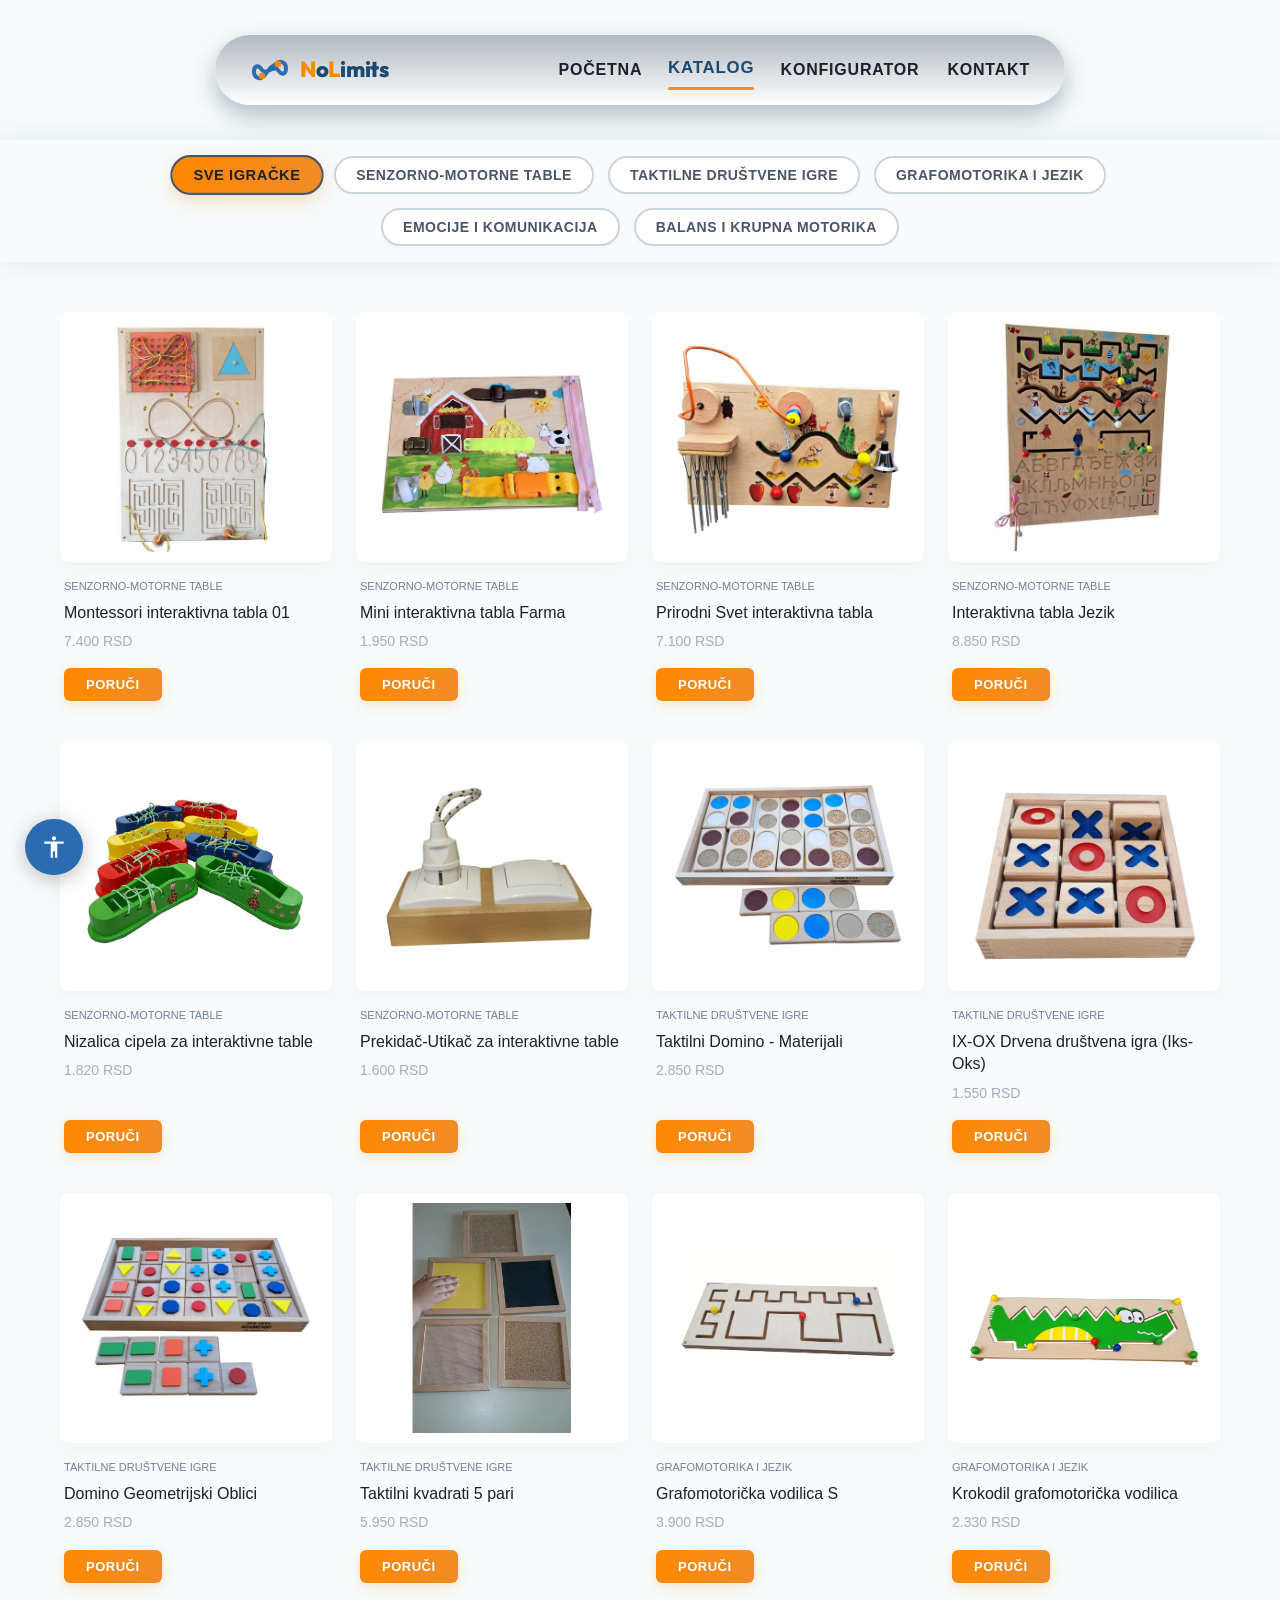
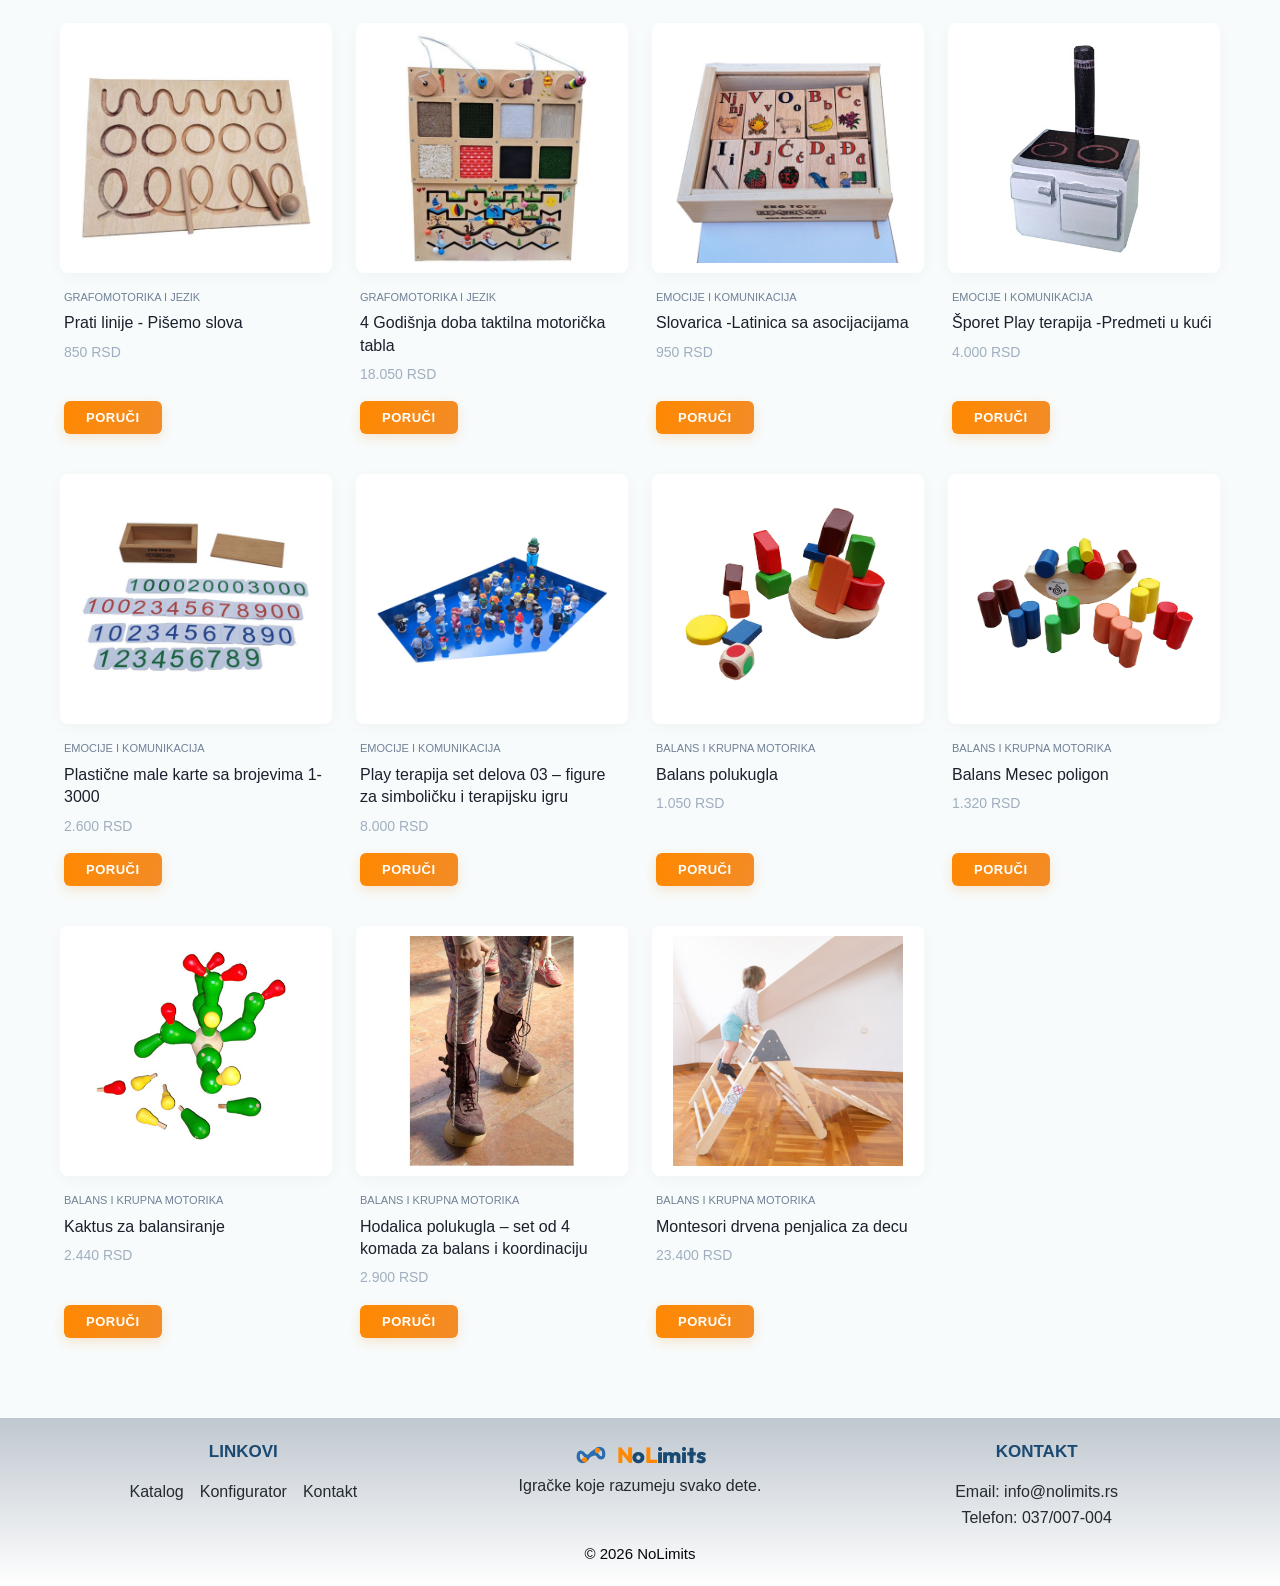
==== commit c4f8ec56: "Unete izmene optimizacije koda broj 1" ====
--- a/catalog.html
+++ b/catalog.html
@@ -4,7 +4,7 @@
 <head>
   <meta charset="UTF-8">
   <meta name="viewport" content="width=device-width, initial-scale=1.0">
-  <title>Katalog igračaka — NoLimits</title>
+  <title>Katalog — NoLimits</title>
   <meta name="description"
     content="Katalog igračaka prilagođenih deci sa oštećenjem vida, motoričkim smetnjama i decom iz spektra autizma.">
   <link rel="stylesheet" href="css/style.css">
--- a/css/style.css
+++ b/css/style.css
@@ -1,7 +1,5 @@
-/* ===================== RESET & OSNOVNI STILOVI ===================== */
-*,
-*::before,
-*::after {
+/* ===================== RESET, VARIJABLE & OSNOVNI STILOVI ===================== */
+*, *::before, *::after {
   box-sizing: border-box;
   margin: 0;
   padding: 0;
@@ -19,8 +17,15 @@
   --color-text: #1a202c;
   --color-text-light: #4a5568;
   --color-border: #e2e8f0;
+  
+  /* Globalne varijable za optimizaciju dizajna */
+  --card-gradient: linear-gradient(180deg, #ffffff 0%, #cfdbe6 90%);
+  --accent-gradient: linear-gradient(110deg, var(--color-secondary) 0%, var(--color-accent) 100%);
+  --accent-gradient-hover: linear-gradient(110deg, var(--color-accent) 0%, #d67a20 100%);
   --radius: 12px;
   --shadow: 0 4px 14px rgba(0, 0, 0, 0.08);
+  --shadow-soft: 0 4px 14px rgba(0, 0, 0, 0.05);
+  --shadow-hover: 0 12px 25px rgba(43, 108, 176, 0.18);
   --font-main: "Segoe UI", Roboto, Arial, sans-serif;
   --font-size-base: 16px;
   --max-width: 1200px;
@@ -35,7 +40,6 @@
 body {
   font-family: var(--font-main);
   color: var(--color-text);
-  /* Vraćamo tvoju elegantnu svetlo sivu/belu boju za ceo sajt */
   background-color: #f0f8f988;
   line-height: 1.6;
   transition: background-color 0.3s ease, color 0.3s ease;
@@ -45,12 +49,10 @@
   max-width: 100%;
   display: block;
 }
-
 a {
   color: inherit;
   text-decoration: none;
 }
-
 ul {
   list-style: none;
 }
@@ -61,16 +63,23 @@
   padding: 0 20px;
 }
 
-a:focus-visible,
-button:focus-visible {
-  outline: 3px solid var(--color-secondary);
-  outline-offset: 2px;
+/* ===================== UTILITY KLASE ===================== */
+/* Centralizovano Flex centriranje za smanjenje ponavljanja */
+.flex-center, .value-icon, .contact-info-icon, .panel-icon-large, .modal-close-btn, .promo-image-container, .hero-image-container, .modal-image-wrapper {
+  display: flex;
+  align-items: center;
+  justify-content: center;
+}
+
+a:focus-visible, button:focus-visible, .inventory-item:focus-visible, *:focus-visible {
+  outline: 3px solid var(--color-secondary) !important;
+  outline-offset: 3px !important;
+  border-radius: 4px;
+  transition: outline 0.1s ease;
 }
 
 /* ===================== DUGMICI ===================== */
-.btn,
-button,
-input[type="submit"] {
+.btn, button, input[type="submit"] {
   display: inline-flex;
   align-items: center;
   justify-content: center;
@@ -86,6 +95,11 @@
   line-height: 1;
 }
 
+/* Zajednički hover efekat za podizanje */
+.btn-primary:hover, .btn-secondary:hover, .btn-accent:hover, .filter-btn:hover, .toy-card:hover, .btn-order:hover, .btn-buy:hover, .btn-action-half:hover, .value-card:hover {
+  transform: translateY(-2px);
+}
+
 .btn-primary {
   background-color: var(--color-primary);
   color: #ffffff;
@@ -95,7 +109,6 @@
 .btn-primary:hover {
   background-color: var(--color-primary-dark);
   border-color: var(--color-primary-dark);
-  transform: translateY(-2px);
   box-shadow: 0 6px 16px rgba(43, 108, 176, 0.25);
 }
 
@@ -108,7 +121,6 @@
 .btn-secondary:hover {
   background-color: var(--color-primary);
   color: #ffffff;
-  transform: translateY(-2px);
   box-shadow: 0 6px 16px rgba(43, 108, 176, 0.25);
 }
 
@@ -121,7 +133,6 @@
 .btn-accent:hover {
   background-color: var(--color-accent-hover);
   border-color: var(--color-accent-hover);
-  transform: translateY(-2px);
   box-shadow: 0 6px 16px rgba(242, 140, 40, 0.3);
 }
 
@@ -132,8 +143,1351 @@
   margin-top: 8px;
 }
 
-
-/* ===================== CSS ZA PRISTUPAČNOST ===================== */
+/* ===================== HEADER ===================== */
+.site-header {
+  background-color: transparent;
+  position: relative;
+  top: 0;
+  z-index: 1000;
+  padding: 35px 20px;
+}
+
+.floating-header .header-inner {
+  background: linear-gradient(0deg, #ffffff 0%, #b1b9c1 100%);
+  border-radius: 50px;
+  box-shadow: 0 10px 25px #0923404b;
+  min-height: 70px;
+  padding: 10px 35px;
+  max-width: 850px !important;
+  margin: 0 auto;
+  display: flex !important;
+  align-items: center !important;
+  justify-content: space-between !important;
+  flex-wrap: wrap;
+  width: 100%;
+}
+
+.logo {
+  display: flex;
+  align-items: center;
+  gap: 10px;
+}
+
+.logo svg {
+  flex-shrink: 0;
+  transition: transform 0.2s ease;
+}
+
+.logo:hover svg {
+  transform: scale(1.08);
+}
+
+.logo-text {
+  font-family: 'Outfit', 'Segoe UI', sans-serif;
+  font-size: 22px;
+  font-weight: 800;
+  color: var(--color-primary-dark);
+  letter-spacing: -0.3px;
+  transition: transform 0.2s ease;
+}
+
+.logo:hover .logo-text {
+  transform: scale(1.05);
+}
+
+.logo-accent {
+  color: var(--color-secondary) !important;
+}
+
+.main-nav ul {
+  display: flex;
+  align-items: center;
+  gap: 28px;
+  margin: 0;
+  padding: 0;
+}
+
+.main-nav a {
+  font-weight: 700;
+  font-size: 16px;
+  color: var(--color-text);
+  text-transform: uppercase;
+  letter-spacing: 0.8px;
+  padding: 8px 0;
+  position: relative;
+  display: inline-block;
+  transition: color 0.25s ease, transform 0.25s ease;
+}
+
+.main-nav a::after {
+  content: '';
+  position: absolute;
+  bottom: 0;
+  left: 0;
+  width: 0%;
+  height: 3px;
+  background-color: var(--color-accent);
+  border-radius: 2px;
+  transition: width 0.25s ease;
+}
+
+.main-nav a:hover,
+.main-nav a.active {
+  color: var(--color-primary-dark);
+  transform: translateY(-2px) scale(1.05);
+}
+
+.main-nav a:hover::after,
+.main-nav a.active::after {
+  width: 100%;
+}
+
+/* ===================== HERO SEKCIJA ===================== */
+.hero-split {
+  padding: 60px 0;
+}
+
+.hero-watermark {
+  position: relative;
+  background: transparent;
+  overflow: hidden;
+  padding: 20px 0 30px 0;
+}
+
+.hero-watermark::before {
+  content: "";
+  position: absolute;
+  top: 0;
+  left: 0;
+  right: 0;
+  bottom: 0;
+  background-image: radial-gradient(var(--color-primary) 1.5px, transparent 1.5px);
+  background-size: 30px 30px;
+  opacity: 0.05;
+  z-index: 0;
+}
+
+.hero-split-inner {
+  display: grid;
+  grid-template-columns: 1fr 1fr;
+  gap: 32px;
+  align-items: center;
+  position: relative;
+  z-index: 1;
+}
+
+.hero-text-content {
+  text-align: center;
+  display: flex;
+  flex-direction: column;
+  align-items: center;
+}
+
+.hero-text-content h1 {
+  font-size: 25px;
+  color: var(--color-primary-dark);
+  margin-bottom: 18px;
+  line-height: 1.25;
+  font-weight: 700;
+  text-transform: uppercase;
+  letter-spacing: 1px;
+  text-wrap: balance;
+}
+
+.hero-subtitle {
+  font-size: 18px;
+  color: var(--color-text-light);
+  margin-bottom: 32px;
+  font-weight: 500;
+}
+
+.hero-actions {
+  display: flex;
+  justify-content: center;
+  gap: 16px;
+  flex-wrap: wrap;
+  width: 100%;
+}
+
+.hero-split-img {
+  width: 100%;
+  height: auto;
+  max-height: 420px;
+  object-fit: contain;
+  border-radius: var(--radius);
+}
+
+.hero-logo-brand {
+  display: flex;
+  align-items: center;
+  justify-content: center;
+  margin-bottom: 15px;
+  cursor: default;
+}
+
+.hero-logo-text {
+  font-size: 40px !important;
+}
+
+/* ===================== INTERAKTIVNI SPLIT-SCREEN (POCETNA) ===================== */
+.interactive-explore-section {
+  padding: 80px 0;
+}
+
+.explore-header {
+  text-align: center;
+  margin-bottom: 30px;
+}
+
+.explore-header .section-title {
+  font-size: 23px;
+  color: var(--color-primary-dark);
+  text-transform: uppercase;
+  letter-spacing: 1px;
+  margin-bottom: 12px;
+}
+
+.explore-grid {
+  display: grid;
+  grid-template-columns: 1fr 1.3fr;
+  gap: 80px;
+  max-width: 1050px;
+  margin: 0 auto;
+  align-items: center;
+}
+
+.explore-tabs {
+  display: flex;
+  flex-direction: column;
+  gap: 12px;
+}
+
+.explore-tab {
+  display: flex;
+  align-items: center;
+  gap: 16px;
+  background: #e0eaf4;
+  border: 2px solid transparent;
+  border-left: 4px solid #4a5568;
+  border-radius: 0 12px 12px 0;
+  padding: 16px 20px;
+  cursor: pointer;
+  text-align: left;
+  transition: all 0.3s ease;
+  box-shadow: 0 2px 8px rgba(0, 0, 0, 0.02);
+  justify-content: flex-start;
+}
+
+.explore-tab:hover {
+  background-color: #dceaf8;
+  transform: translateX(4px);
+}
+
+.explore-tab.active {
+  background: linear-gradient(110deg, #ffffff 0%, var(--color-accent) 100%);
+  border-color: #4a5568;
+  border-left-color: #4a5568;
+  box-shadow: 0 10px 25px rgba(43, 108, 176, 0.12);
+  transform: scale(1.02);
+}
+
+.explore-tab .tab-icon {
+  font-size: 26px;
+  width: 40px;
+  text-align: left;
+}
+
+.explore-tab .tab-text {
+  display: flex;
+  flex-direction: column;
+  text-align: left;
+}
+
+.explore-tab .tab-text strong {
+  font-size: 16px;
+  color: var(--color-primary-dark);
+  text-transform: uppercase;
+  margin-bottom: 4px;
+}
+
+.explore-tab .tab-text span {
+  font-size: 13px;
+  color: var(--color-text-light);
+  font-weight: 500;
+}
+
+.explore-content-area {
+  position: relative;
+  min-height: 380px;
+}
+
+.explore-panel {
+  background: var(--card-gradient);
+  border: 2px solid var(--color-primary);
+  border-radius: var(--radius);
+  padding: 40px;
+  text-align: center;
+  box-shadow: 0 15px 35px rgba(43, 108, 176, 0.12);
+  display: none;
+  flex-direction: column;
+  align-items: center;
+  height: 100%;
+  animation: fadeInPanel 0.4s ease-out forwards;
+}
+
+.explore-panel.active {
+  display: flex;
+}
+
+@keyframes fadeInPanel {
+  from {
+    opacity: 0;
+    transform: translateY(15px);
+  }
+
+  to {
+    opacity: 1;
+    transform: translateY(0);
+  }
+}
+
+.panel-icon-large {
+  font-size: 40px;
+  width: 80px;
+  height: 80px;
+  background-color: #ffffff;
+  border: 2px solid var(--color-primary);
+  border-radius: 50%;
+  margin-bottom: 20px;
+  box-shadow: 0 8px 20px rgba(43, 108, 176, 0.15);
+}
+
+.explore-panel h3 {
+  font-size: 22px;
+  color: var(--color-primary-dark);
+  text-transform: uppercase;
+  margin-bottom: 16px;
+}
+
+.explore-panel p {
+  color: #2d3748;
+  font-size: 16px;
+  margin-bottom: 30px;
+}
+
+/* ===================== PROMO & O NAMA SEKCIJA ===================== */
+.configurator-promo {
+  padding: 20px 0;
+}
+
+.configurator-promo h2 {
+  font-size: 23px;
+  color: var(--color-primary-dark);
+  margin-bottom: 20px;
+  text-transform: uppercase;
+  text-align: center;
+}
+
+.promo-card {
+  background: var(--card-gradient);
+  border: 2px solid var(--color-primary);
+  border-radius: var(--radius);
+  padding: 44px 48px;
+  box-shadow: 0 10px 25px rgba(43, 108, 176, 0.12);
+  display: grid;
+  grid-template-columns: 280px 1fr;
+  gap: 40px;
+  align-items: center;
+  max-width: 960px;
+  margin: 0 auto;
+}
+
+.promo-image {
+  width: 100%;
+  max-width: 260px;
+  height: auto;
+  object-fit: contain;
+  filter: brightness(82%) drop-shadow(0 14px 18px rgba(0, 0, 0, 0.36));
+}
+
+.promo-content {
+  display: flex;
+  flex-direction: column;
+  justify-content: center;
+  text-align: center;
+}
+
+.promo-features {
+  list-style: none;
+  padding: 0;
+  margin: 0 0 24px 0;
+  display: flex;
+  flex-direction: column;
+  gap: 10px;
+}
+
+.promo-features li {
+  display: flex;
+  align-items: center;
+  justify-content: center;
+  gap: 10px;
+  font-weight: 700;
+  color: var(--color-primary-dark);
+}
+
+.about-section {
+  padding: 70px 0;
+  margin-bottom: 15px;
+}
+
+.about-section .section-title {
+  text-align: center;
+  font-size: 23px;
+  color: var(--color-primary-dark);
+  margin-bottom: 25px;
+  text-transform: uppercase;
+}
+
+.values-grid {
+  display: grid;
+  grid-template-columns: repeat(3, 1fr);
+  gap: 24px;
+  align-items: stretch;
+}
+
+.value-card {
+  background: var(--card-gradient);
+  border: 2px solid var(--color-primary);
+  border-radius: var(--radius);
+  padding: 22px 20px;
+  box-shadow: 0 8px 20px rgba(43, 108, 176, 0.1);
+  transition: transform 0.25s ease, box-shadow 0.25s ease;
+  display: flex;
+  flex-direction: column;
+  align-items: flex-start;
+  text-align: left;
+}
+
+.value-card-header {
+  display: flex;
+  align-items: center;
+  justify-content: flex-start;
+  gap: 14px;
+  margin-bottom: 12px;
+  width: 100%;
+}
+
+.value-icon {
+  font-size: 20px;
+  width: 44px;
+  height: 44px;
+  background-color: #ffffff;
+  border: 2px solid var(--color-primary);
+  border-radius: 50%;
+  box-shadow: 0 4px 10px rgba(43, 108, 176, 0.12);
+  flex-shrink: 0;
+}
+
+.value-card h3 {
+  font-size: 20px;
+  color: var(--color-primary-dark);
+  text-transform: uppercase;
+}
+
+.value-card p {
+  color: #2d3748;
+  font-size: 15px;
+  margin: 0;
+}
+
+/* ===================== KATALOG IGRAČAKA ===================== */
+.filters {
+  padding: 16px 0;
+  position: relative;
+  z-index: 10;
+  box-shadow: 0 0 25px rgba(43, 108, 176, 0.12);
+}
+
+.filters-grid {
+  display: flex;
+  flex-wrap: wrap;
+  justify-content: center;
+  gap: 14px;
+  max-width: 1000px;
+  margin: 0 auto;
+}
+
+.filter-btn {
+  background: #ffffff;
+  border: 2px solid #cbd5e0;
+  color: var(--color-text-light);
+  padding: 10px 20px;
+  border-radius: 30px;
+  font-size: 14px;
+  font-weight: 700;
+  text-transform: uppercase;
+  cursor: pointer;
+  transition: all 0.3s ease;
+  box-shadow: 0 2px 6px rgba(0, 0, 0, 0.02);
+}
+
+.filter-btn:hover {
+  background: #f0f6fc;
+  border-color: var(--color-primary);
+  color: var(--color-primary-dark);
+}
+
+.filter-btn.active {
+  background: var(--accent-gradient) !important;
+  border-color: #4a5568 !important;
+  color: #1a202c !important;
+  box-shadow: 0 6px 15px rgba(242, 140, 40, 0.25) !important;
+  transform: scale(1.05);
+}
+
+.catalog-grid-section {
+  padding: 50px 0 80px;
+}
+
+.catalog-grid {
+  display: grid;
+  grid-template-columns: repeat(4, 1fr) !important;
+  gap: 40px 24px;
+  max-width: 1250px;
+  margin: 0 auto;
+}
+
+.toy-card {
+  background-color: transparent;
+  display: flex;
+  flex-direction: column;
+  transition: transform 0.2s ease;
+}
+
+.toy-card-image {
+  width: 100%;
+  height: 250px;
+  background-color: #ffffff;
+  border-radius: 8px;
+  padding: 10px;
+  margin-bottom: 16px;
+  box-shadow: 0 4px 15px rgba(0, 0, 0, 0.03);
+  display: flex;
+  align-items: center;
+  justify-content: center;
+}
+
+.toy-card-img {
+  width: 100%;
+  height: 100%;
+  object-fit: contain;
+  transition: transform 0.3s ease;
+}
+
+.toy-card:hover .toy-card-img {
+  transform: scale(1.04);
+}
+
+.toy-card-body {
+  padding: 0 4px;
+  display: flex;
+  flex-direction: column;
+  text-align: left;
+  flex-grow: 1;
+}
+
+.toy-category {
+  font-size: 11px;
+  color: #718096;
+  text-transform: uppercase;
+  margin-bottom: 6px;
+}
+
+.toy-card-body h3 {
+  font-size: 16px;
+  font-weight: 500;
+  margin-bottom: 6px;
+  line-height: 1.4;
+}
+
+.toy-price {
+  font-size: 14px;
+  color: #a0aec0;
+  font-weight: 500;
+  margin-bottom: 16px;
+}
+
+.toy-card-actions {
+  margin-top: auto;
+  width: 100%;
+}
+
+.btn-order,
+.btn-buy,
+.btn-submit-order {
+  display: inline-block;
+  font-size: 13px;
+  padding: 10px 22px;
+  border-radius: 6px;
+  background: var(--accent-gradient);
+  color: #ffffff !important;
+  border: none;
+  box-shadow: 0 4px 12px rgba(242, 140, 40, 0.2);
+  font-weight: 700;
+  text-transform: uppercase;
+  transition: all 0.2s ease;
+}
+.btn-order:hover,
+.btn-buy:hover,
+.btn-submit-order:hover {
+  background: var(--accent-gradient-hover);
+  box-shadow: 0 6px 16px rgba(242, 140, 40, 0.3);
+}
+
+/* ===================== MODAL PROZORI ===================== */
+.modal-overlay,
+.preview-modal-overlay {
+  position: fixed;
+  top: 0;
+  left: 0;
+  width: 100%;
+  height: 100%;
+  background-color: rgba(26, 32, 44, 0.75);
+  backdrop-filter: blur(5px);
+  z-index: 10000;
+  display: flex;
+  align-items: center;
+  justify-content: center;
+  padding: 20px;
+  opacity: 0;
+  visibility: hidden;
+  transition: all 0.3s ease;
+}
+
+.modal-overlay.open {
+  opacity: 1;
+  visibility: visible;
+}
+
+.preview-modal-overlay {
+  z-index: 999999;
+  display: none;
+  background-color: rgba(0, 0, 0, 0.95);
+  opacity: 1;
+  visibility: visible;
+}
+
+.modal-card,
+.order-modal-content {
+  background-color: #ffffff;
+  border-radius: 16px;
+  width: 100%;
+  max-height: 85vh;
+  overflow-y: auto;
+  position: relative;
+  box-shadow: 0 25px 50px rgba(0, 0, 0, 0.25);
+  padding: 36px;
+  transform: translateY(15px);
+  transition: transform 0.3s ease;
+}
+
+.modal-card {
+  max-width: 900px;
+}
+
+.order-modal-content {
+  max-width: 480px;
+  padding: 0;
+  transform: translateY(0);
+}
+
+.order-modal-body {
+  padding: 24px;
+}
+
+.modal-overlay.open .modal-card {
+  transform: translateY(0);
+}
+
+.modal-close-btn,
+.btn-close-modal {
+  position: absolute;
+  top: 20px;
+  right: 24px;
+  background: #f1f5f9;
+  border: none;
+  width: 36px;
+  height: 36px;
+  border-radius: 50%;
+  font-size: 20px;
+  cursor: pointer;
+  transition: all 0.2s ease;
+}
+
+.modal-close-btn:hover,
+.btn-close-modal:hover {
+  background: #e2e8f0;
+  color: #e53e3e;
+}
+
+.modal-grid {
+  display: grid;
+  grid-template-columns: 1.1fr 1fr;
+  gap: 36px;
+  align-items: start;
+}
+
+.modal-left h2,
+.order-title {
+  font-size: 20px;
+  color: var(--color-primary-dark);
+  margin-bottom: 16px;
+  text-transform: uppercase;
+  line-height: 1.3;
+}
+
+.modal-image-wrapper,
+.order-preview-container {
+  width: 100%;
+  height: 260px;
+  border-radius: 12px;
+  margin-bottom: 16px;
+  border: 1px solid var(--color-border);
+  background-color: #f8fafc;
+  padding: 12px;
+}
+
+.modal-toy-img,
+.order-preview-container img {
+  width: 100%;
+  height: 100%;
+  object-fit: contain;
+}
+
+.modal-description,
+.order-desc {
+  color: #4a5568;
+  font-size: 14px;
+  line-height: 1.6;
+  margin-bottom: 20px;
+}
+
+.modal-right {
+  display: flex;
+  flex-direction: column;
+  gap: 14px;
+  background: #f8fafc;
+  padding: 24px;
+  border-radius: 12px;
+  border: 1px solid var(--color-border);
+}
+
+.modal-price-box {
+  display: flex;
+  align-items: baseline;
+  gap: 10px;
+  border-bottom: 1px solid var(--color-border);
+  padding-bottom: 10px;
+}
+
+.price-label {
+  font-size: 15px;
+  font-weight: 600;
+  color: var(--color-text-light);
+}
+
+.price-amount {
+  font-size: 22px;
+  font-weight: 700;
+  color: var(--color-accent);
+}
+
+.form-group {
+  margin-bottom: 16px;
+}
+
+.form-group label {
+  display: block;
+  font-size: 13px;
+  font-weight: 700;
+  margin-bottom: 4px;
+  color: var(--color-text);
+  text-transform: uppercase;
+}
+
+.form-input,
+.form-group input,
+.form-textarea {
+  width: 100%;
+  padding: 12px;
+  border: 2px solid var(--color-border);
+  border-radius: 8px;
+  font-size: 15px;
+  background-color: var(--color-bg-alt);
+  transition: border-color 0.2s ease, background-color 0.2s ease;
+  font-family: inherit;
+}
+
+.form-input:focus,
+.form-group input:focus,
+.form-textarea:focus {
+  outline: none;
+  border-color: var(--color-primary);
+  background-color: #ffffff;
+}
+
+.form-error {
+  color: #e53e3e;
+  font-size: 14px;
+  margin-top: 4px;
+  display: block;
+}
+
+.buy-success-msg {
+  margin-top: 8px;
+  font-size: 13px;
+  color: #38a169;
+  font-weight: 600;
+  text-align: center;
+}
+/* ===================== KONFIGURATOR ===================== */
+.container-wide {
+  max-width: 1440px !important;
+  width: 95% !important;
+  margin: 0 auto;
+}
+
+.configurator-workspace {
+  padding: 16px 0 50px;
+  margin-bottom: 20px;
+}
+
+.configurator-page-title {
+  text-align: center;
+  margin-bottom: 12px;
+}
+
+.configurator-page-title h1 {
+  font-size: 20px;
+  color: var(--color-primary-dark);
+  text-transform: uppercase;
+  margin: 0;
+}
+
+.stepper-wrapper {
+  display: flex;
+  justify-content: center;
+  margin-bottom: 16px;
+}
+
+.progress-tracker {
+  display: flex;
+  align-items: center;
+  gap: 16px;
+  background: #ffffff;
+  padding: 10px 28px;
+  border-radius: 30px;
+  border: 1px solid var(--color-border);
+  box-shadow: 0 2px 6px rgba(0, 0, 0, 0.04);
+}
+
+.step {
+  font-size: 13px;
+  font-weight: 700;
+  color: #718096;
+  text-transform: uppercase;
+}
+
+.step.active {
+  color: var(--color-primary);
+  font-weight: 800;
+}
+
+.config-split-layout {
+  display: grid;
+  grid-template-columns: 2.2fr 1fr;
+  gap: 20px;
+  min-height: 600px;
+}
+
+.canvas-zone {
+  background: #ffffff;
+  border: 2px solid var(--color-border);
+  border-radius: 12px;
+  display: flex;
+  flex-direction: column;
+  overflow: hidden;
+  box-shadow: var(--shadow-soft);
+}
+
+.canvas-header-toolbar {
+  display: flex;
+  justify-content: center;
+  padding: 10px;
+  background: #f8fafc;
+  border-bottom: 1px solid var(--color-border);
+}
+
+.toolbar-centered {
+  display: flex;
+  align-items: center;
+  gap: 12px;
+}
+
+.btn-toolbar {
+  background: #ffffff;
+  border: 1px solid #cbd5e0;
+  border-radius: 6px;
+  padding: 7px 16px;
+  font-size: 13px;
+  font-weight: 700;
+  cursor: pointer;
+  transition: all 0.2s ease;
+}
+
+.btn-toolbar:hover {
+  background: #edf2f7;
+  border-color: #a0aec0;
+}
+
+.btn-reset-ghost {
+  color: #e53e3e;
+  border-color: #fed7d7;
+  background: #fff5f5;
+}
+
+.btn-preview-accent {
+  background: #ebf8ff;
+  color: #2b6cb0;
+  border-color: #90cdf4;
+}
+
+#konva-container {
+  position: relative;
+  flex: 1;
+  width: 100%;
+  min-height: 540px;
+  background-color: #f8fafc;
+}
+
+.canvas-footer-actions {
+  background: #ffffff;
+  border-top: 1px solid var(--color-border);
+  padding: 14px 20px;
+  display: flex;
+  gap: 12px;
+}
+
+.btn-action-half {
+  flex: 1;
+  border-radius: 8px;
+  padding: 14px 16px;
+  font-size: 14px;
+  font-weight: 800;
+  border: none;
+  cursor: pointer;
+  transition: transform 0.2s ease;
+}
+
+.btn-save {
+  background: #edf2f7;
+  color: #2d3748;
+  border: 2px solid #cbd5e0;
+}
+
+.panel-zone {
+  background: #ffffff;
+  border: 2px solid var(--color-border);
+  border-radius: 12px;
+  padding: 22px;
+  display: flex;
+  flex-direction: column;
+  box-shadow: var(--shadow-soft);
+}
+
+.panel-content h3 {
+  font-size: 18px;
+  color: var(--color-primary-dark);
+  margin-bottom: 6px;
+  text-transform: uppercase;
+}
+
+.hint-text {
+  font-size: 14px;
+  color: #4a5568;
+  margin-bottom: 16px;
+}
+
+.base-grid {
+  display: flex;
+  flex-direction: column;
+  gap: 10px;
+  margin-bottom: 18px;
+}
+
+.btn-base {
+  display: flex;
+  align-items: center;
+  gap: 12px;
+  padding: 12px 14px;
+  background: #f5f7fa;
+  border: 2px solid var(--color-border);
+  border-radius: 10px;
+  cursor: pointer;
+  text-align: left;
+  transition: all 0.2s ease;
+}
+
+.btn-base:hover,
+.btn-base.active {
+  background: #eaf2fb;
+  border-color: var(--color-primary);
+}
+
+.btn-base strong {
+  display: block;
+  font-size: 15px;
+  color: var(--color-primary-dark);
+}
+
+.btn-base p {
+  font-size: 12px;
+  color: #718096;
+  margin: 0;
+}
+
+.base-icon {
+  font-size: 24px;
+}
+
+.global-option-group {
+  margin-top: 14px;
+  padding-top: 12px;
+  border-top: 1px solid var(--color-border);
+}
+
+.global-option-group label {
+  display: block;
+  font-size: 13px;
+  font-weight: 700;
+  color: #2d3748;
+  margin-bottom: 8px;
+  text-transform: uppercase;
+}
+
+.color-picker-row {
+  display: flex;
+  gap: 10px;
+  margin-bottom: 8px;
+}
+
+.color-btn {
+  width: 32px;
+  height: 32px;
+  border-radius: 50%;
+  border: 2px solid #cbd5e0;
+  cursor: pointer;
+  transition: transform 0.2s ease;
+}
+
+.color-btn:hover,
+.color-btn.active {
+  transform: scale(1.18);
+  border-color: var(--color-primary-dark);
+}
+
+.tune-options {
+  display: grid;
+  grid-template-columns: repeat(2, 1fr);
+  gap: 8px;
+}
+
+.btn-global-texture,
+.tune-btn {
+  padding: 9px;
+  background: #ffffff;
+  border: 1px solid #cbd5e0;
+  border-radius: 6px;
+  font-size: 12px;
+  font-weight: 700;
+  cursor: pointer;
+  transition: all 0.2s ease;
+}
+
+.btn-global-texture.active,
+.tune-btn.active {
+  background: var(--color-primary);
+  color: #ffffff;
+  border-color: var(--color-primary);
+}
+
+.material-hint,
+.module-medical-hint,
+.sub-option-hint {
+  margin-top: 12px;
+  padding: 10px;
+  background-color: #eaf2fb;
+  border-left: 4px solid var(--color-primary);
+  border-radius: 6px;
+  font-size: 13px;
+}
+
+.module-medical-hint {
+  background-color: #f0fff4;
+  border-left-color: #38a169;
+}
+
+.sub-option-hint {
+  background-color: #fffaf0;
+  border-left-color: #dd6b20;
+}
+
+.elements-grid,
+.elementi-grid-unutrasnji {
+  display: grid;
+  grid-template-columns: 1fr 1fr;
+  gap: 10px;
+}
+
+.btn-element {
+  background: #f5f7fa;
+  border: 1px solid #cbd5e0;
+  border-radius: 8px;
+  padding: 14px 8px;
+  display: flex;
+  flex-direction: column;
+  align-items: center;
+  gap: 8px;
+  cursor: pointer;
+  transition: all 0.2s ease;
+}
+
+.btn-element:hover {
+  border-color: var(--color-primary);
+  background: #eaf2fb;
+  transform: translateY(-2px);
+}
+
+.el-icon {
+  font-size: 24px;
+}
+
+.el-name {
+  font-size: 12px;
+  font-weight: 700;
+  color: var(--color-primary-dark);
+  text-align: center;
+}
+
+.kategorija-sekcija {
+  background: #f8fafc;
+  padding: 8px;
+  border-radius: 8px;
+  border: 1px solid var(--color-border);
+  margin-bottom: 15px;
+}
+
+.kategorija-naslov {
+  font-size: 11px;
+  font-weight: 800;
+  color: #4a5568;
+  text-transform: uppercase;
+  margin: 0 0 8px 4px;
+  border-bottom: 1px solid #cbd5e0;
+  padding-bottom: 4px;
+}
+
+.inventory-section {
+  background: #ffffff;
+  border: 2px solid #cbd5e0;
+  border-radius: 12px;
+  padding: 16px;
+  margin-top: 20px;
+  box-shadow: var(--shadow-soft);
+}
+
+.inventory-section h4 {
+  font-size: 14px;
+  text-transform: uppercase;
+  color: var(--color-primary-dark);
+  margin-bottom: 10px;
+}
+
+.inventory-item {
+  display: flex;
+  align-items: center;
+  justify-content: space-between;
+  padding: 8px 10px;
+  background: #f8fafc;
+  border: 1px solid var(--color-border);
+  border-radius: 6px;
+  margin-bottom: 6px;
+  font-size: 13px;
+  font-weight: 700;
+  cursor: pointer;
+}
+
+.inventory-item-remove {
+  background: #fff5f5;
+  color: #e53e3e;
+  border: 1px solid #fed7d7;
+  border-radius: 4px;
+  width: 22px;
+  height: 22px;
+  cursor: pointer;
+  font-weight: bold;
+}
+
+.btn-exit-preview {
+  position: absolute;
+  top: 24px;
+  right: 24px;
+  background: #ffffff;
+  padding: 12px 24px;
+  border-radius: 30px;
+  font-weight: 800;
+  cursor: pointer;
+  box-shadow: 0 4px 16px rgba(0, 0, 0, 0.3);
+  border: none;
+}
+
+.preview-modal-content img {
+  max-width: 90vw;
+  max-height: 85vh;
+  object-fit: contain;
+  border-radius: 12px;
+  background: #ffffff;
+}
+/* ===================== KONTAKT STRANICA ===================== */
+.contact-section {
+  padding: 10px 0;
+  margin-bottom: 50px;
+}
+
+.contact-naslov h1 {
+  text-align: center;
+  text-transform: uppercase;
+  color: var(--color-primary-dark);
+  font-size: 23px;
+  margin-bottom: 25px;
+}
+
+.contact-grid {
+  display: grid;
+  grid-template-columns: 1.2fr 1fr;
+  gap: 32px;
+  align-items: stretch;
+}
+
+.contact-form-wrapper,
+.contact-info {
+  background: #ffffff;
+  border: 2px solid var(--color-border);
+  border-radius: var(--radius);
+  padding: 36px;
+  box-shadow: var(--shadow-soft);
+  display: flex;
+  flex-direction: column;
+}
+
+.contact-form-wrapper h2,
+.contact-info h2 {
+  font-size: 21px;
+  color: var(--color-primary-dark);
+  margin-bottom: 22px;
+  text-transform: uppercase;
+  border-bottom: 2px solid var(--color-bg-alt);
+  padding-bottom: 10px;
+}
+
+.contact-info {
+  background: var(--card-gradient);
+}
+
+.contact-info-item {
+  display: flex;
+  align-items: center;
+  gap: 16px;
+  margin-bottom: 18px;
+}
+
+.contact-info-icon {
+  font-size: 17px;
+  width: 44px;
+  height: 44px;
+  background-color: #ffffff;
+  border: 1px solid var(--color-border);
+  border-radius: 50%;
+  box-shadow: 0 2px 6px rgba(0, 0, 0, 0.05);
+  flex-shrink: 0;
+}
+
+.contact-info-item h3 {
+  font-size: 20px;
+  color: var(--color-text-light);
+  text-transform: uppercase;
+  margin-bottom: 2px;
+}
+
+.contact-info-item p,
+.contact-info-item a {
+  font-size: 16px;
+  font-weight: 700;
+  color: var(--color-primary-dark);
+}
+
+.contact-info-note {
+  background-color: #ffffff;
+  border: 1px dashed var(--color-primary);
+  border-radius: var(--radius);
+  padding: 18px;
+  margin-top: auto;
+}
+/* ===================== FOOTER ===================== */
+.site-footer {
+  background: linear-gradient(0deg, #ffffff 0%, #bfc7cf 100%);
+  color: #242a30;
+  padding: 20px 0;
+}
+
+.footer-inner {
+  display: grid;
+  grid-template-columns: repeat(3, 1fr);
+  gap: 30px;
+  text-align: center;
+  justify-items: center;
+}
+
+.site-footer h3 {
+  text-transform: uppercase;
+  font-size: 17px;
+  color: var(--color-primary-dark);
+  margin-bottom: 14px;
+}
+
+.footer-links.horizontal-links {
+  display: flex;
+  gap: 16px;
+  list-style: none;
+}
+
+.footer-links.horizontal-links a:hover {
+  color: var(--color-accent);
+}
+
+.footer-brand {
+  display: flex;
+  flex-direction: column;
+  align-items: center;
+}
+
+.footer-bottom {
+  text-align: center;
+  padding-top: 12px;
+  font-size: 15px;
+  color: #060707;
+}
+/* ===================== ACCESSIBILITY WIDGET ===================== */
 #accessibility-trigger {
   position: fixed !important;
   bottom: 25px !important;
@@ -159,11 +1513,9 @@
   padding: 0 16px;
   display: flex;
   align-items: center;
-  gap: 0;
   box-shadow: 0 4px 20px rgba(0, 0, 0, 0.25);
   cursor: pointer;
-  overflow: hidden;
-  transition: all 0.3s cubic-bezier(0.4, 0, 0.2, 1);
+  transition: all 0.3s ease;
 }
 
 .access-icon {
@@ -203,7 +1555,7 @@
   opacity: 0;
   visibility: hidden;
   transform: translateY(20px) scale(0.95);
-  transition: all 0.3s cubic-bezier(0.4, 0, 0.2, 1);
+  transition: all 0.3s ease;
 }
 
 .access-widget.open {
@@ -219,12 +1571,6 @@
   display: flex;
   justify-content: space-between;
   align-items: center;
-}
-
-.access-widget-header h3 {
-  margin: 0;
-  font-size: 18px;
-  font-weight: 700;
 }
 
 #close-accessibility {
@@ -233,7 +1579,6 @@
   color: #ffffff;
   font-size: 20px;
   cursor: pointer;
-  padding: 0;
 }
 
 .access-widget-body {
@@ -257,30 +1602,12 @@
   align-items: center;
   gap: 8px;
   cursor: pointer;
-  transition: all 0.2s;
 }
 
 .access-grid-btn:hover,
 .access-grid-btn.active-mode {
   border-color: var(--color-primary);
   background-color: #eaf3fb;
-}
-
-.access-grid-icon {
-  font-size: 22px;
-}
-
-.access-grid-label {
-  font-size: 12px;
-  font-weight: 600;
-  text-align: center;
-  color: var(--color-text);
-}
-
-.access-widget-footer {
-  padding: 16px 20px;
-  background-color: #ffffff;
-  border-top: 1px solid var(--color-border);
 }
 
 .access-reset-btn {
@@ -292,113 +1619,6 @@
   border-radius: 8px;
   font-weight: 600;
   cursor: pointer;
-}
-
-/* ===================== RESENJE ZA FILTERE (DA DUGME NE BEZI) ===================== */
-/* Stavljamo filter na SVE UNUTAR body-ja, OSIM na accessibility alate */
-body.mode-monochrome>*:not(#accessibility-trigger):not(#accessibility-widget):not(#virtual-keyboard-modal) {
-  filter: grayscale(100%) !important;
-}
-
-body.mode-low-sat>*:not(#accessibility-trigger):not(#accessibility-widget):not(#virtual-keyboard-modal) {
-  filter: saturate(20%) !important;
-}
-
-body.mode-high-sat>*:not(#accessibility-trigger):not(#accessibility-widget):not(#virtual-keyboard-modal) {
-  filter: saturate(250%) !important;
-}
-
-/* Kontrasti ostaju isti jer oni menjaju boje, a ne CSS filtere */
-body.mode-dark-contrast {
-  background-color: #000000 !important;
-  color: #ffff00 !important;
-}
-
-body.mode-dark-contrast * {
-  background-color: #000000 !important;
-  color: #ffff00 !important;
-  border-color: #ffff00 !important;
-}
-
-body.mode-bright-contrast {
-  background-color: #ffffff !important;
-  color: #0000ff !important;
-}
-
-body.mode-bright-contrast * {
-  background-color: #ffffff !important;
-  color: #0000ff !important;
-  border-color: #0000ff !important;
-}
-
-/* Ostali dodaci */
-@font-face {
-  font-family: 'MojiDyslexic';
-  src: url('fonts/OpenDyslexic-Regular.otf') format('opentype');
-}
-
-body.dyslexia-font,
-body.dyslexia-font * {
-  font-family: 'MojiDyslexic', "Comic Sans MS", Arial, sans-serif !important;
-  letter-spacing: 1px !important;
-  word-spacing: 2px !important;
-}
-
-body.highlight-links a {
-  background-color: #ffff00 !important;
-  color: #000000 !important;
-  outline: 3px solid #ff0000 !important;
-  text-decoration: underline !important;
-}
-
-.access-section-title {
-  font-size: 11px;
-  font-weight: 800;
-  text-transform: uppercase;
-  color: var(--color-primary-dark);
-  margin: 12px 0 6px 0;
-  border-bottom: 1px solid var(--color-border);
-  padding-bottom: 4px;
-}
-
-.access-scaler-group {
-  display: flex;
-  justify-content: space-between;
-  align-items: center;
-  margin-bottom: 8px;
-  background: #ffffff;
-  padding: 6px 10px;
-  border-radius: 8px;
-  border: 1px solid var(--color-border);
-}
-
-.scaler-label {
-  font-size: 12px;
-  font-weight: 600;
-}
-
-.scaler-controls {
-  display: flex;
-  align-items: center;
-  gap: 8px;
-}
-
-.scaler-btn {
-  background: var(--color-primary);
-  color: #ffffff;
-  border: none;
-  width: 24px;
-  height: 24px;
-  border-radius: 4px;
-  font-weight: bold;
-  cursor: pointer;
-}
-
-.scaler-val {
-  font-size: 12px;
-  font-weight: 700;
-  min-width: 45px;
-  text-align: center;
 }
 
 /* Tastatura */
@@ -415,33 +1635,6 @@
   padding: 16px;
 }
 
-.vk-header {
-  display: flex;
-  justify-content: space-between;
-  align-items: center;
-  margin-bottom: 10px;
-}
-
-.vk-header h4 {
-  margin: 0;
-  font-size: 14px;
-}
-
-#vk-close {
-  background: none;
-  border: none;
-  font-size: 16px;
-  cursor: pointer;
-}
-
-#vk-input {
-  width: 100%;
-  padding: 8px;
-  margin-bottom: 10px;
-  border: 1px solid var(--color-border);
-  border-radius: 6px;
-}
-
 .vk-keys {
   display: grid;
   grid-template-columns: repeat(10, 1fr);
@@ -468,1544 +1661,83 @@
   background: #fed7d7;
   color: #c53030;
 }
-
-/* ===================== HEADER (ZAKUCAN NA VRHU) ===================== */
-.site-header {
-  background-color: transparent;
-  border-bottom: none;
-  position: relative;
-  top: 0;
-  z-index: 1000;
-  /* 25px gore, a dole stavljamo 35px (što daje tačno tih 10px viška razmaka do Hero-a) */
-  padding: 35px 20px 35px;
-}
-
-.floating-header .header-inner {
-  /* Nežni plavi gradient koji već postoji na sajtu */
-  background: linear-gradient(0deg, #ffffff 00%, #b1b9c1 100%);
-  border-radius: 50px;
-  box-shadow: 0 10px 25px #0923404b;
-  height: auto;
-  min-height: 70px;
-  padding: 10px 35px;
-  max-width: 850px !important;
-  /* Suženo da odgovara gornjoj traci */
-  margin: 0 auto;
-  display: flex !important;
-  align-items: center !important;
-  justify-content: space-between !important;
-  flex-wrap: wrap;
-  /* Sigurnost za manje ekrane */
-  width: 100%;
-}
-
-.logo {
-  display: flex;
-  align-items: center;
-  gap: 10px;
-  text-decoration: none;
-}
-
-.logo svg {
-  flex-shrink: 0;
-  transition: transform 0.2s ease;
-}
-
-.logo:hover svg {
-  transform: scale(1.08);
-}
-
-.logo-text {
-  font-family: 'Outfit', 'Segoe UI', sans-serif;
-  font-size: 22px;
-  font-weight: 800;
-  color: var(--color-primary-dark);
-  letter-spacing: -0.3px;
-  display: inline-block;
-  transition: transform 0.2s ease;
-}
-
-.logo:hover .logo-text {
-  transform: scale(1.05);
-}
-
-.logo-accent {
-  color: var(--color-secondary) !important;
-}
-
-body.high-contrast .logo-text {
-  color: #ffffff !important;
-}
-
-body.high-contrast .logo-accent {
+/* ===================== KONTRASTI (High Contrast Mode) ===================== */
+body.mode-monochrome>*:not(#accessibility-trigger):not(#accessibility-widget):not(#virtual-keyboard-modal) {
+  filter: grayscale(100%) !important;
+}
+
+body.mode-low-sat>*:not(#accessibility-trigger):not(#accessibility-widget):not(#virtual-keyboard-modal) {
+  filter: saturate(20%) !important;
+}
+
+body.mode-high-sat>*:not(#accessibility-trigger):not(#accessibility-widget):not(#virtual-keyboard-modal) {
+  filter: saturate(250%) !important;
+}
+
+@font-face {
+  font-family: 'MojiDyslexic';
+  src: url('fonts/OpenDyslexic-Regular.otf') format('opentype');
+}
+
+body.dyslexia-font,
+body.dyslexia-font * {
+  font-family: 'MojiDyslexic', "Comic Sans MS", Arial, sans-serif !important;
+  letter-spacing: 1px !important;
+  word-spacing: 2px !important;
+}
+
+body.highlight-links a {
+  background-color: #ffff00 !important;
+  color: #000000 !important;
+  outline: 3px solid #ff0000 !important;
+  text-decoration: underline !important;
+}
+
+body.highlight-links a.logo {
+  background-color: transparent !important;
+  color: inherit !important;
+  outline: 3px solid #ffff00 !important;
+  outline-offset: 4px;
+  padding: 0 !important;
+}
+
+/* Objedinjen High Contrast za celu aplikaciju */
+body.high-contrast,
+body.high-contrast *,
+body.mode-dark-contrast,
+body.mode-dark-contrast *:not(canvas) {
+  background-color: #000000 !important;
+  background-image: none !important;
   color: #ffff00 !important;
-}
-
-body.high-contrast .logo svg path {
-  stroke: #ffff00 !important;
-}
-
-body.high-contrast .logo svg circle {
-  fill: #ffffff !important;
-}
-
-.hero-logo-brand {
-  display: flex;
-  align-items: center;
-  justify-content: center;
-  margin-bottom: 15px;
-  cursor: default;
-}
-
-.hero-logo-text {
-  font-size: 40px !important;
-}
-
-.main-nav ul {
-  display: flex;
-  align-items: center;
-  gap: 28px;
-  list-style: none;
-  margin: 0;
-  padding: 0;
-}
-
-.main-nav a {
-  font-weight: 700;
-  font-size: 16px;
-  color: var(--color-text);
-  /* Tamno sivi tekst */
-  text-decoration: none;
-  text-transform: uppercase;
-  letter-spacing: 0.8px;
-  padding: 8px 0;
-  position: relative;
-  display: inline-block;
-  transition: color 0.25s ease, transform 0.25s ease;
-}
-
-.main-nav a::after {
-  content: '';
-  position: absolute;
-  bottom: 0;
-  left: 0;
-  width: 0%;
-  height: 3px;
-  background-color: var(--color-accent);
-  /* Koralno-narandžasta linija */
-  border-radius: 2px;
-  transition: width 0.25s ease;
-}
-
-.main-nav a:hover,
-.main-nav a.active {
-  color: var(--color-primary-dark);
-  transform: translateY(-2px) scale(1.05);
-}
-
-.main-nav a:hover::after,
-.main-nav a.active::after {
-  width: 100%;
-}
-
-/* ===================== HERO SEKCIJA ===================== */
-.hero-split {
-  padding: 60px 0;
-}
-
-.hero-watermark {
-  position: relative;
-  background: transparent;
-  overflow: hidden;
-  /* Smanjen donji padding sa 60px na 30px da se približi sledećoj sekciji */
-  padding: 20px 0 30px 0;
-}
-
-.hero-watermark::before {
-  content: "";
-  position: absolute;
-  top: 0;
-  left: 0;
-  right: 0;
-  bottom: 0;
-  background-image: radial-gradient(var(--color-primary) 1.5px, transparent 1.5px);
-  background-size: 30px 30px;
-  opacity: 0.05;
-  z-index: 0;
-}
-
-.hero-split-inner {
-  display: grid;
-  grid-template-columns: 1fr 1fr;
-  gap: 32px;
-  align-items: center;
-  position: relative;
-  z-index: 1;
-}
-
-.hero-text-content {
-  text-align: center;
-  display: flex;
-  flex-direction: column;
-  align-items: center;
-}
-
-.hero-text-content h1 {
-  font-size: 25px;
-  color: var(--color-primary-dark);
-  margin-bottom: 18px;
-  line-height: 1.25;
-  font-weight: 700;
-  text-transform: uppercase;
-  letter-spacing: 1px;
-  text-wrap: balance;
-}
-
-.hero-subtitle {
-  font-size: 18px;
-  color: var(--color-text-light);
-  margin-bottom: 32px;
-  font-weight: 500;
-  line-height: 1.6;
-}
-
-.hero-actions {
-  display: flex;
-  justify-content: center;
-  gap: 16px;
-  flex-wrap: wrap;
-  width: 100%;
-}
-
-.hero-image-container {
-  display: flex;
-  justify-content: center;
-  align-items: center;
-}
-
-.hero-split-img {
-  width: 100%;
-  height: auto;
-  max-height: 420px;
-  object-fit: contain;
-  border-radius: var(--radius);
-}
-
-body.high-contrast .hero-watermark {
-  background: #000000 !important;
-}
-
-@media (max-width: 850px) {
-  .hero-split-inner {
-    grid-template-columns: 1fr;
-    text-align: center;
-  }
-
-  .hero-text-content {
-    text-align: center;
-  }
-
-  .hero-actions {
-    justify-content: center;
-  }
-
-  .hero-split-img {
-    max-height: 300px;
-  }
-}
-
-/* ===================== KLASE ZA JS PRISTUPAČNOST ===================== */
-body.increased-spacing {
-  letter-spacing: 1.5px !important;
-  line-height: 1.8 !important;
-}
-
-body.large-cursor,
-body.large-cursor * {
-  cursor: url('data:image/svg+xml;utf8,<svg xmlns="http://www.w3.org/2000/svg" width="32" height="32" viewBox="0 0 24 24"><path fill="black" stroke="white" stroke-width="2" d="M7 2l12 11.2h-5.8l3.3 7.3-2.2.9-3.2-7.4-4.4 4.8z"/></svg>'), auto !important;
-}
-
-body.pause-animations * {
-  animation: none !important;
-  transition: none !important;
-}
-
-/* ===================== INTERAKTIVNI SPLIT-SCREEN BLOK ===================== */
-.interactive-explore-section {
-  padding: 80px 0;
-  background-color: transparent;
-}
-
-.explore-header {
-  text-align: center;
-  margin-bottom: 30px;
-  /* Smanjeno sa 50px na 30px */
-}
-
-.explore-header .section-title {
-  font-size: 23px;
-  color: var(--color-primary-dark);
-  text-transform: uppercase;
-  letter-spacing: 1px;
-  margin-bottom: 12px;
-}
-
-.explore-header .section-subtitle {
-  font-size: 17px;
-  color: var(--color-text-light);
-  max-width: 600px;
-  margin: 0 auto;
-}
-
-/* ===================== INTERAKTIVNI SPLIT-SCREEN BLOK ===================== */
-.explore-grid {
-  display: grid;
-  grid-template-columns: 1fr 1.3fr;
-  gap: 80px;
-  /* Povećan razmak između leve i desne strane */
-  max-width: 1050px;
-  margin: 0 auto;
-  align-items: center;
-}
-
-/* --- Leva Strana (Tabovi) --- */
-.explore-tabs {
-  display: flex;
-  flex-direction: column;
-  gap: 12px;
-}
-
-.explore-tab {
-  display: flex;
-  align-items: center;
-  gap: 16px;
-  background: #e0eaf4;
-  border: 2px solid transparent;
-  border-left: 4px solid #4a5568;
-  border-radius: 0 12px 12px 0;
-  padding: 16px 20px;
-  cursor: pointer;
-  text-align: left;
-  /* LEVO PORAVNANJE (LEFT ALIGN) TEKSTA U TABOVIMA */
-  transition: all 0.3s ease;
-  box-shadow: 0 2px 8px rgba(0, 0, 0, 0.02);
-  justify-content: flex-start;
-  /* Osigurava da ikonica i tekst idu od leve ivice */
-}
-
-.explore-tab:hover {
-  background-color: #dceaf8;
-  transform: translateX(4px);
-}
-
-.explore-tab.active {
-  background: linear-gradient(110deg, #ffffff 0%, var(--color-accent) 100%);
-  border-color: #4a5568;
-  border-left-color: #4a5568;
-  box-shadow: 0 10px 25px rgba(43, 108, 176, 0.12);
-  transform: scale(1.02);
-}
-
-.explore-tab .tab-icon {
-  font-size: 26px;
-  width: 40px;
-  text-align: left;
-  /* Ikonica takođe levo */
-}
-
-.explore-tab .tab-text {
-  display: flex;
-  flex-direction: column;
-  text-align: left;
-  /* Sigurnosno levo poravnanje za kontejner teksta */
-}
-
-.explore-tab .tab-text strong {
-  font-size: 16px;
-  color: var(--color-primary-dark);
-  text-transform: uppercase;
-  margin-bottom: 4px;
-}
-
-.explore-tab .tab-text span {
-  font-size: 13px;
-  color: var(--color-text-light);
-  font-weight: 500;
-}
-
-/* --- Desna Strana (Sadržaj Kategorije) --- */
-.explore-content-area {
-  position: relative;
-  min-height: 380px;
-}
-
-.explore-panel {
-  background: linear-gradient(180deg, #ffffff 00%, #cfdbe6 100%);
-  border: 2px solid var(--color-primary);
-  border-radius: var(--radius);
-  padding: 40px;
-  text-align: center;
-  /* CENTRIRANO (CENTER ALIGN) KAO NA TVOJOJ SLICI */
-  box-shadow: 0 15px 35px rgba(43, 108, 176, 0.12);
-  display: none;
-  flex-direction: column;
-  align-items: center;
-  /* Drži sve centrirano u koloni */
-  height: 100%;
-  animation: fadeInPanel 0.4s ease-out forwards;
-}
-
-.explore-panel.active {
-  display: flex;
-}
-
-@keyframes fadeInPanel {
-  from {
-    opacity: 0;
-    transform: translateY(15px);
-  }
-
-  to {
-    opacity: 1;
-    transform: translateY(0);
-  }
-}
-
-.panel-icon-large {
-  font-size: 40px;
-  width: 80px;
-  height: 80px;
-  background-color: #ffffff;
-  border: 2px solid var(--color-primary);
-  border-radius: 50%;
-  display: flex;
-  align-items: center;
-  justify-content: center;
-  margin-bottom: 20px;
-  box-shadow: 0 8px 20px rgba(43, 108, 176, 0.15);
-}
-
-.explore-panel h3 {
-  font-size: 22px;
-  color: var(--color-primary-dark);
-  text-transform: uppercase;
-  margin-bottom: 16px;
-  line-height: 1.3;
-}
-
-.explore-panel p {
-  color: #2d3748;
-  font-size: 16px;
-  line-height: 1.6;
-  margin-bottom: 30px;
-}
-
-/* Responzivnost za mobilne uređaje */
-@media (max-width: 850px) {
-  .explore-grid {
-    grid-template-columns: 1fr;
-    gap: 40px;
-  }
-
-  .explore-content-area {
-    min-height: auto;
-  }
-
-  .explore-panel {
-    padding: 30px 20px;
-  }
-}
-
-/* Podrška za Visoki Kontrast */
-body.high-contrast .explore-tab,
-body.high-contrast .explore-panel,
-body.high-contrast .panel-icon-large {
-  background: #000000 !important;
-  border: 2px solid #ffffff !important;
-}
-
-body.high-contrast .explore-tab.active {
-  border-left-color: #ffff00 !important;
-}
-
-body.high-contrast .explore-panel p,
-body.high-contrast .explore-tab .tab-text span {
-  color: #ffffff !important;
-}
-
-
-
-/* ===================== SEKCIJA O NAMA ===================== */
-
-.about-section {
-  padding: 70px 0;
-  margin-bottom: 15px;
-  background-color: transparent;
-}
-
-.about-section .section-title {
-  text-align: center;
-  font-size: 23px;
-  color: var(--color-primary-dark);
-  margin-bottom: 25px;
-  text-transform: uppercase;
-  letter-spacing: 1px;
-}
-
-.values-grid {
-  display: grid;
-  grid-template-columns: repeat(3, 1fr);
-  gap: 24px;
-  align-items: stretch;
-}
-
-.value-card {
-  background: linear-gradient(180deg, #ffffff 00%, #cfdbe6 90%);
-  border: 2px solid var(--color-primary);
-  border-radius: var(--radius);
-  padding: 22px 20px;
-  box-shadow: 0 8px 20px rgba(43, 108, 176, 0.1);
-  transition: transform 0.25s ease, box-shadow 0.25s ease;
-  display: flex;
-  flex-direction: column;
-  align-items: flex-start;
-  text-align: left;
-}
-
-/* Novi kontejner koji drži ikonicu i naslov paralelno */
-.value-card-header {
-  display: flex;
-  align-items: center;
-  justify-content: center;
-  gap: 14px;
-  margin-bottom: 12px;
-  width: 100%;
-}
-
-.value-card:hover {
-  transform: translateY(-5px);
-  box-shadow: 0 12px 25px rgba(43, 108, 176, 0.18);
-}
-
-.value-icon {
-  font-size: 20px;
-  width: 44px;
-  height: 44px;
-  background-color: #ffffff;
-  border: 2px solid var(--color-primary);
-  border-radius: 50%;
-  display: flex;
-  align-items: center;
-  justify-content: center;
-  flex-shrink: 0;
-  box-shadow: 0 4px 10px rgba(43, 108, 176, 0.12);
-}
-
-.value-card h3 {
-  font-size: 20px;
-  color: var(--color-primary-dark);
-  text-transform: uppercase;
-  letter-spacing: 0.8px;
-}
-
-.value-card p {
-  color: #2d3748;
-  line-height: 1.6;
-  font-size: 15px;
-  margin: 0;
-  text-align: left;
-}
-
-@media (max-width: 900px) {
-  .values-grid {
-    grid-template-columns: 1fr;
-  }
-}
-
-body.high-contrast .value-card {
-  background: #000000 !important;
-  border: 2px solid #ffffff !important;
-}
-
-body.high-contrast .value-card p {
-  color: #ffffff !important;
-}
-
-/* ===================== FOOTER ===================== */
-.site-footer {
-  background: linear-gradient(0deg, #ffffff 00%, #bfc7cf 100%);
-  color: #242a30;
-  padding: 20px 0 20px;
-}
-
-.footer-inner {
-  display: grid;
-  grid-template-columns: repeat(3, 1fr);
-  gap: 30px;
-  text-align: center;
-  justify-items: center;
-}
-
-.site-footer h3 {
-  margin-top: 0;
-  text-transform: uppercase;
-  letter-spacing: 0.8px;
-  font-size: 17px;
-  color: var(--color-primary-dark);
-  margin-bottom: 14px;
-}
-
-.site-footer p {
-  color: #242a30;
-  font-size: 14px;
-}
-
-.footer-links.horizontal-links {
-  display: flex;
-  align-items: center;
-  gap: 16px;
-  padding: 0;
-  margin: 0;
-  list-style: none;
-}
-
-.footer-links.horizontal-links a {
-  color: #45494c;
-  text-decoration: none;
-  transition: color 0.2s ease;
-  white-space: nowrap;
-}
-
-.footer-links.horizontal-links a:hover {
-  color: var(--color-accent);
-  text-decoration: none;
-}
-
-.footer-links li {
-  margin-bottom: 6px;
-}
-
-.footer-bottom {
-  text-align: center;
-  padding-top: 12px;
-  font-size: 15px;
-  color: #060707;
-}
-
-.footer-grid {
-  display: grid;
-  grid-template-columns: repeat(auto-fit, minmax(250px, 1fr));
-  gap: 32px;
-  align-items: start;
-}
-
-.footer-brand {
-  display: flex;
-  flex-direction: column;
-  align-items: center;
-  text-align: center;
-  margin: 0;
-}
-
-.footer-brand .logo {
-  display: inline-flex;
-  align-items: center;
-  margin-top: 0;
-}
-
-.footer-brand p {
-  color: var(--color-text-light);
-  font-size: 15px;
-  margin-top: 12px;
-}
-
-
-/* ===================== PROMO SEKCIJA NA INDEX-U (ČISTI UX) ===================== */
-
-.configurator-promo {
-  padding: 20px 0;
-  background-color: transparent;
-}
-
-.configurator-promo h2 {
-  font-size: 23px;
-  color: var(--color-primary-dark);
-  margin-bottom: 20px;
-  text-transform: uppercase;
-  letter-spacing: 1px;
-  text-align: center;
-}
-
-.promo-card {
-  background: linear-gradient(180deg, #ffffff 00%, #cfdbe6 100%);
-  border: 2px solid var(--color-primary);
-  border-radius: var(--radius);
-  padding: 44px 48px;
-  box-shadow: 0 10px 25px rgba(43, 108, 176, 0.12);
-  display: grid;
-  grid-template-columns: 280px 1fr;
-  /* Leva kolona fiksirana za medu, desna za tekst */
-  gap: 40px;
-  align-items: center;
-  /* Vertikalno centrira sliku i desni tekst */
-  max-width: 960px;
-  margin: 0 auto;
-}
-
-/* Leva kolona - Providan PNG bez ikakvih belih pozadina ili okvira */
-.promo-image-container {
-  display: flex;
-  justify-content: center;
-  align-items: center;
-}
-
-.promo-image {
-  width: 100%;
-  max-width: 260px;
-  height: auto;
-  object-fit: contain;
-  display: block;
-  background: transparent !important;
-  border: none !important;
-  box-shadow: none !important;
-  filter: brightness(82%) drop-shadow(0 14px 18px rgba(0, 0, 0, 0.36));
-}
-
-/* Desna kolona - Tekstualni sadržaj */
-.promo-content {
-  display: flex;
-  flex-direction: column;
-  justify-content: center;
-  text-align: center;
-}
-
-.promo-card p {
-  color: #2d3748;
-  font-size: 16px;
-  margin-bottom: 20px;
-}
-
-/* Lista prednosti sa ujednačenim razmakom */
-.promo-features {
-  list-style: none;
-  padding: 0;
-  margin: 0 0 24px 0;
-  display: flex;
-  align-items: center;
-  flex-direction: column;
-  gap: 10px;
-}
-
-.promo-features li {
-  display: flex;
-  align-items: center;
-  gap: 10px;
-  font-size: 16px;
-  font-weight: 700;
-  color: var(--color-primary-dark);
-}
-
-.feature-icon {
-  font-size: 16px;
-}
-
-.promo-actions {
-  display: flex;
-  justify-content: center;
-}
-
-.promo-actions .btn {
-  padding: 13px 26px;
-  font-size: 16px;
-}
-
-/* Responzivnost za mobilne uređaje */
-@media (max-width: 820px) {
-  .promo-card {
-    grid-template-columns: 1fr;
-    padding: 32px 24px;
-    gap: 24px;
-    text-align: center;
-  }
-
-  .promo-content {
-    text-align: center;
-  }
-
-  .promo-features {
-    align-items: center;
-  }
-
-  .promo-actions {
-    justify-content: center;
-  }
-
-  .promo-image {
-    max-width: 200px;
-    margin: 0 auto;
-  }
-}
-
-/* ===================== MODELI I DUGMIĆI U KONFIGURATORU ===================== */
-.model-select-grid {
-  display: flex;
-  flex-direction: column;
-  gap: 8px;
-  margin-bottom: 20px;
-}
-
-.btn-model {
-  background-color: var(--color-bg-alt);
-  border: 2px solid var(--color-border);
-  border-radius: var(--radius);
-  padding: 10px 14px;
-  font-size: 16px;
-  font-weight: 700;
-  color: var(--color-text);
-  cursor: pointer;
-  text-align: left;
-  transition: all 0.25s ease;
-}
-
-.btn-model:hover {
-  border-color: var(--color-primary);
-  background-color: #eaf2fb;
-}
-
-.btn-model.active {
-  background-color: var(--color-primary);
-  border-color: var(--color-primary);
-  color: #ffffff;
-}
-
-.palette-divider {
-  border: none;
-  border-top: 1px solid var(--color-border);
-  margin: 18px 0;
-}
-
-
-/* ===================== KATALOG ===================== */
-
-/* ===================== FILTERI (FIKSIRANI I STILIZOVANI) ===================== */
-.filters {
-  padding: 16px 0;
-  position: relative;
-  z-index: 10;
-  /* Senka ostaje da bi se odvojio od grid-a igračaka */
-  box-shadow: 0 0 25px rgba(43, 108, 176, 0.12);
-}
-
-/* Flexbox je ovde mnogo bolji od Grida za centriranje i protok dugmića */
-.filters-grid {
-  display: flex;
-  flex-wrap: wrap;
-  justify-content: center;
-  gap: 14px;
-  max-width: 1000px;
-  margin: 0 auto;
-}
-
-/* Modernije kartice-dugmići (pilule) */
-.filters-grid .filter-btn {
-  background: #ffffff;
-  border: 2px solid #cbd5e0;
-  color: var(--color-text-light);
-  padding: 10px 20px;
-  border-radius: 30px;
-  /* Zaobljene ivice (pilule) izgledaju mnogo profi za filtere */
-  font-size: 14px;
-  font-weight: 700;
-  text-transform: uppercase;
-  letter-spacing: 0.5px;
-  cursor: pointer;
-  transition: all 0.3s ease;
-  box-shadow: 0 2px 6px rgba(0, 0, 0, 0.02);
-}
-
-.filters-grid .filter-btn:hover {
-  background: #f0f6fc;
-  border-color: var(--color-primary);
-  color: var(--color-primary-dark);
-  transform: translateY(-2px);
-}
-
-/* Aktivan filter dobija tvoj prepoznatljivi akcentni gradient */
-.filters-grid .filter-btn.active {
-  background: linear-gradient(180deg, #ffffff 0%, var(--color-accent) 100%) !important;
-  border-color: #4a5568 !important;
-  color: #1a202c !important;
-  box-shadow: 0 6px 15px rgba(242, 140, 40, 0.25) !important;
-  transform: scale(1.05);
-}
-
-/* ===================== KARTICE IGRAČAKA (MINIMALIZAM KAO SA SLIKE) ===================== */
-.catalog-grid-section {
-  padding: 50px 0 80px;
-}
-
-.catalog-grid {
-  display: grid;
-  grid-template-columns: repeat(4, 1fr) !important;
-  /* 4 u redu, kao na tvojoj slici */
-  gap: 40px 24px;
-  /* Veći razmak po vertikali za prozračnost */
-  max-width: 1250px;
-  margin: 0 auto;
-}
-
-.toy-card {
-  background-color: transparent;
-  border: none;
-  /* Potpuno uklanjamo okvir oko cele kartice */
-  border-radius: 0;
-  box-shadow: none;
-  /* Uklanjamo senku oko kartice */
-  display: flex;
-  flex-direction: column;
-  transition: transform 0.2s ease;
-}
-
-.toy-card:hover {
-  transform: translateY(-4px);
-  /* Suptilno podizanje nagore na hover */
-}
-
-.toy-card-image {
-  width: 100%;
-  height: 250px;
-  background-color: #ffffff;
-  /* Bela pozadina iza slike da bi se utopila */
-  display: flex;
-  align-items: center;
-  justify-content: center;
-  border-radius: 8px;
-  /* Vrlo blago zaobljeno */
-  padding: 10px;
-  margin-bottom: 16px;
-  /* Razmak između slike i teksta */
-  /* Jedva primetna senka samo na slici da je odvoji od plavičaste pozadine sajta */
-  box-shadow: 0 4px 15px rgba(0, 0, 0, 0.03);
-}
-
-.toy-card-img {
-  width: 100%;
-  height: 100%;
-  object-fit: contain;
-  /* Slike se savršeno uklapaju, bez sečenja */
-  transition: transform 0.3s ease;
-}
-
-.toy-card:hover .toy-card-img {
-  transform: scale(1.04);
-}
-
-.toy-card-body {
-  padding: 0 4px;
-  /* Tekst je poravnat sa ivicom slike */
-  display: flex;
-  flex-direction: column;
-  align-items: flex-start;
-  /* LEVO PORAVNANJE */
-  text-align: left;
-  flex-grow: 1;
-}
-
-/* Grupa kojoj pripada (sitno iznad naslova) */
-.toy-category {
-  font-size: 11px;
-  color: #718096;
-  text-transform: uppercase;
-  letter-spacing: 0.5px;
-  margin-bottom: 6px;
-}
-
-/* Naslov */
-.toy-card-body h3 {
-  font-size: 16px;
-  /* Sveden, elegantan naslov kao na slici */
-  font-weight: 500;
-  color: #1a202c;
-  margin-bottom: 6px;
-  line-height: 1.4;
-}
-
-/* Cena */
-.toy-price {
-  font-size: 14px;
-  color: #a0aec0;
-  /* Diskretna siva boja kao na tvojoj slici */
-  font-weight: 500;
-  margin-bottom: 16px;
-}
-
-.toy-card-actions {
-  margin-top: auto;
-  width: 100%;
-}
-
-/* Narandžasto dugme sa tvojim gradijentom, usko i profi */
-.btn-order {
-  width: auto;
-  /* Ne razvlači se preko cele širine, lepše je */
-  display: inline-block;
-  font-size: 13px;
-  padding: 10px 22px;
-  border-radius: 6px;
-  background: linear-gradient(110deg, var(--color-secondary) 0%, var(--color-accent) 100%);
-  color: #ffffff !important;
-  border: none;
-  box-shadow: 0 4px 12px rgba(242, 140, 40, 0.2);
-  transition: all 0.2s ease;
-  font-weight: 700;
-  text-transform: uppercase;
-}
-
-.btn-order:hover {
-  background: linear-gradient(110deg, var(--color-accent) 0%, #d67a20 100%);
-  transform: translateY(-2px);
-  box-shadow: 0 6px 16px rgba(242, 140, 40, 0.3);
-}
-
-/* Responzivnost za novi Grid (dodaj ovo da bi prelamalo lepo na telefonima) */
+  border-color: #ffff00 !important;
+}
+
+body.mode-bright-contrast,
+body.mode-bright-contrast *:not(canvas) {
+  background-color: #ffffff !important;
+  color: #0000ff !important;
+  border-color: #0000ff !important;
+}
+
+body.mode-dark-contrast canvas,
+body.mode-bright-contrast canvas {
+  background-color: transparent !important;
+}
+
+body.mode-dark-contrast #accessibility-trigger {
+  border: 3px solid #ffffff !important;
+}
+
+body.mode-bright-contrast #accessibility-trigger {
+  border: 3px solid #000000 !important;
+}
+/* ===================== RESPONZIVNOST ===================== */
 @media (max-width: 1100px) {
   .catalog-grid {
     grid-template-columns: repeat(3, 1fr) !important;
   }
 }
 
-@media (max-width: 768px) {
-  .catalog-grid {
-    grid-template-columns: repeat(2, 1fr) !important;
-  }
-}
-
-@media (max-width: 480px) {
-  .catalog-grid {
-    grid-template-columns: 1fr !important;
-  }
-}
-
-.no-results {
-  text-align: center;
-  color: var(--color-text-light);
-  font-size: 16px;
-  padding: 40px 0;
-}
-
-/* ===================== MODAL PROZOR (REDIZAJN) ===================== */
-.modal-overlay {
-  position: fixed;
-  top: 0;
-  left: 0;
-  width: 100%;
-  height: 100%;
-  background-color: rgba(26, 32, 44, 0.75);
-  /* Tamnija, elegantnija pozadina sa blur-om */
-  backdrop-filter: blur(5px);
-  z-index: 10000;
-  display: flex;
-  align-items: center;
-  justify-content: center;
-  padding: 20px;
-  opacity: 0;
-  visibility: hidden;
-  transition: all 0.3s ease;
-}
-
-.modal-overlay.open {
-  opacity: 1;
-  visibility: visible;
-}
-
-.modal-card {
-  background-color: #ffffff;
-  border-radius: 16px;
-  max-width: 900px;
-  /* Širi, prozračniji prozor */
-  width: 100%;
-  max-height: 85vh;
-  overflow-y: auto;
-  position: relative;
-  box-shadow: 0 25px 50px rgba(0, 0, 0, 0.25);
-  padding: 36px;
-  transform: translateY(15px);
-  transition: transform 0.3s ease;
-}
-
-.modal-overlay.open .modal-card {
-  transform: translateY(0);
-}
-
-.modal-close-btn {
-  position: absolute;
-  top: 20px;
-  right: 24px;
-  background: #f1f5f9;
-  border: none;
-  width: 36px;
-  height: 36px;
-  border-radius: 50%;
-  font-size: 20px;
-  color: var(--color-text);
-  cursor: pointer;
-  display: flex;
-  align-items: center;
-  justify-content: center;
-  transition: all 0.2s ease;
-}
-
-.modal-close-btn:hover {
-  background: #e2e8f0;
-  color: #e53e3e;
-}
-
-/* GRID: Leva i desna strana */
-.modal-grid {
-  display: grid;
-  grid-template-columns: 1.1fr 1fr;
-  gap: 36px;
-  align-items: start;
-}
-
-/* Leva strana (Slika i opis) */
-.modal-left h2 {
-  font-size: 20px;
-  color: var(--color-primary-dark);
-  margin-bottom: 16px;
-  text-transform: uppercase;
-  line-height: 1.3;
-}
-
-.modal-image-wrapper {
-  width: 100%;
-  height: 260px;
-  /* Fiksna visina kontejnera za sliku */
-  border-radius: 12px;
-  overflow: hidden;
-  margin-bottom: 16px;
-  border: 1px solid var(--color-border);
-  background-color: #f8fafc;
-  /* Čista svetla pozadina */
-  display: flex;
-  align-items: center;
-  justify-content: center;
-  padding: 12px;
-}
-
-.modal-toy-img {
-  width: 100%;
-  height: 100%;
-  object-fit: contain;
-  /* KLJUČNO: Vidi se cela slika bez isecanja! */
-}
-
-.modal-description {
-  color: #4a5568;
-  font-size: 14px;
-  line-height: 1.6;
-}
-
-/* Desna strana (Cena i kompaktna forma) */
-.modal-right {
-  display: flex;
-  flex-direction: column;
-  gap: 14px;
-  background: #f8fafc;
-  padding: 24px;
-  border-radius: 12px;
-  border: 1px solid var(--color-border);
-}
-
-.modal-price-box {
-  display: flex;
-  align-items: baseline;
-  gap: 10px;
-  border-bottom: 1px solid var(--color-border);
-  padding-bottom: 10px;
-}
-
-.price-label {
-  font-size: 15px;
-  font-weight: 600;
-  color: var(--color-text-light);
-}
-
-.price-amount {
-  font-size: 22px;
-  font-weight: 700;
-  color: var(--color-accent);
-}
-
-.modal-form h3 {
-  font-size: 16px;
-  color: var(--color-primary-dark);
-  margin-bottom: 10px;
-  text-transform: uppercase;
-  letter-spacing: 0.5px;
-}
-
-.modal-form .form-group {
-  margin-bottom: 10px;
-  /* Zbijenije da ne bude predugačko */
-}
-
-.modal-form label {
-  display: block;
-  font-size: 13px;
-  font-weight: 700;
-  margin-bottom: 4px;
-  color: var(--color-text);
-  text-transform: uppercase;
-}
-
-.modal-form .form-input {
-  width: 100%;
-  padding: 9px 12px;
-  border: 1px solid var(--color-border);
-  border-radius: 8px;
-  font-size: 14px;
-  background-color: #ffffff;
-  transition: border-color 0.2s ease;
-}
-
-.modal-form .form-input:focus {
-  outline: none;
-  border-color: var(--color-primary);
-}
-
-/* Narandžasto dugme u modalu da prati stil sajta */
-.btn-buy {
-  width: 100%;
-  font-size: 14px;
-  padding: 12px;
-  margin-top: 6px;
-  border-radius: 8px;
-  background: linear-gradient(110deg, var(--color-secondary) 0%, var(--color-accent) 100%);
-  color: #ffffff !important;
-  border: none;
-  box-shadow: 0 4px 12px rgba(242, 140, 40, 0.25);
-  transition: all 0.2s ease;
-  font-weight: 700;
-  text-transform: uppercase;
-}
-
-.btn-buy:hover {
-  background: linear-gradient(110deg, var(--color-accent) 0%, #d67a20 100%);
-  transform: translateY(-2px);
-  box-shadow: 0 6px 16px rgba(242, 140, 40, 0.35);
-}
-
-.buy-success-msg {
-  margin-top: 8px;
-  font-size: 13px;
-  color: #38a169;
-  font-weight: 600;
-  text-align: center;
-}
-
-/* Responzivnost za modal */
-@media (max-width: 768px) {
-  .modal-grid {
-    grid-template-columns: 1fr;
-    gap: 20px;
-  }
-
-  .modal-card {
-    padding: 20px;
-    max-height: 90vh;
-  }
-}
-
-/* High Contrast Mode za Modal */
-body.high-contrast .modal-card,
-body.high-contrast .modal-right {
-  background-color: #000000 !important;
-  border: 2px solid #ffffff !important;
-}
-
-body.high-contrast .modal-description,
-body.high-contrast .price-amount,
-body.high-contrast .modal-form label {
-  color: #ffffff !important;
-}
-
-
-/* ===================== KONTAKT STRANICA STILOVI ===================== */
-
-.contact-section {
-  padding: 10px 0 10px;
-  margin-bottom: 50px;
-}
-
-.contact-naslov h1 {
-  text-align: center;
-  text-transform: uppercase;
-  color: var(--color-primary-dark);
-  font-weight: 700;
-  font-size: 23px;
-  margin-bottom: 25px;
-}
-
-.contact-grid {
-  display: grid;
-  grid-template-columns: 1.2fr 1fr;
-  gap: 32px;
-  align-items: stretch;
-  /* Poravnava visinu leve forme i desne kartice */
-}
-
-.contact-form-wrapper,
-.contact-info {
-  background: #ffffff;
-  border: 2px solid var(--color-border);
-  border-radius: var(--radius);
-  padding: 36px;
-  box-shadow: var(--shadow);
-  display: flex;
-  flex-direction: column;
-}
-
-.contact-form-wrapper h2,
-.contact-info h2 {
-  font-size: 21px;
-  color: var(--color-primary-dark);
-  margin-bottom: 22px;
-  text-transform: uppercase;
-  letter-spacing: 0.5px;
-  border-bottom: 2px solid var(--color-bg-alt);
-  padding-bottom: 10px;
-}
-
-/* Forma */
-.form-group {
-  margin-bottom: 16px;
-}
-
-.form-group label {
-  display: block;
-  font-size: 16px;
-  font-weight: 700;
-  color: var(--color-text);
-  margin-bottom: 6px;
-}
-
-.form-input {
-  width: 100%;
-  padding: 12px 14px;
-  border: 2px solid var(--color-border);
-  border-radius: 8px;
-  font-size: 16px;
-  background-color: var(--color-bg-alt);
-  transition: border-color 0.2s ease, background-color 0.2s ease;
-}
-
-.form-input:focus {
-  outline: none;
-  border-color: var(--color-primary);
-  background-color: #ffffff;
-}
-
-.form-textarea {
-  resize: vertical;
-  min-height: 120px;
-}
-
-.form-actions {
-  margin-top: 10px;
-}
-
-.form-actions .btn {
-  padding: 14px;
-  font-size: 16px;
-}
-
-.form-error {
-  color: #e53e3e;
-  font-size: 15px;
-  margin-top: 4px;
-  display: block;
-}
-
-/* Desna strana - Podaci o portalu */
-.contact-info {
-  background: linear-gradient(180deg, #ffffff 00%, #cfdbe6 100%);
-}
-
-.contact-info-item {
-  display: flex;
-  align-items: center;
-  gap: 16px;
-  margin-bottom: 18px;
-}
-
-.contact-info-icon {
-  font-size: 17px;
-  width: 44px;
-  height: 44px;
-  background-color: #ffffff;
-  border: 1px solid var(--color-border);
-  border-radius: 50%;
-  display: flex;
-  align-items: center;
-  justify-content: center;
-  box-shadow: 0 2px 6px rgba(0, 0, 0, 0.05);
-  flex-shrink: 0;
-}
-
-.contact-info-item h3 {
-  font-size: 20px;
-  color: var(--color-text-light);
-  text-transform: uppercase;
-  margin-bottom: 2px;
-  letter-spacing: 0.5px;
-}
-
-.contact-info-item p,
-.contact-info-item a {
-  font-size: 16px;
-  font-weight: 700;
-  color: var(--color-primary-dark);
-  text-decoration: none;
-  margin: 0;
-}
-
-.contact-info-item a:hover {
-  color: var(--color-primary);
-  text-decoration: underline;
-}
-
-.contact-info-note {
-  background-color: #ffffff;
-  border: 1px dashed var(--color-primary);
-  border-radius: var(--radius);
-  padding: 18px;
-  margin-top: auto;
-  /* Automatski gura ovaj boks na samo dno kartice */
-}
-
-.contact-info-note h3 {
-  font-size: 20px;
-  color: var(--color-primary);
-  margin-bottom: 6px;
-  text-transform: uppercase;
-}
-
-.contact-info-note p {
-  font-size: 16px;
-  color: var(--color-text-light);
-  line-height: 1.45;
-  margin: 0;
-}
-
-/* Responzivnost za mobilne uređaje */
-@media (max-width: 850px) {
-  .contact-grid {
-    grid-template-columns: 1fr;
-  }
-}
-
-/* Podrška za Visoki Kontrast (High Contrast Mode) */
-body.high-contrast .contact-form-wrapper,
-body.high-contrast .contact-info {
-  background: #000000 !important;
-  border: 2px solid #ffffff !important;
-}
-
-body.high-contrast .contact-info-item p,
-body.high-contrast .contact-info-note {
-  color: #ffffff !important;
-}
-
-/* ===================== KLASE ZA PRISTUPAČNOST ===================== */
-body.dyslexia-font,
-body.dyslexia-font * {
-  font-family: "Comic Sans MS", "Comic Sans", cursive, sans-serif !important;
-}
-
-body.highlight-links a {
-  background-color: #ffff00 !important;
-  color: #000000 !important;
-  text-decoration: underline !important;
-}
-
-body.highlight-links a logo {
-  background-color: transparent !important;
-  color: inherit !important;
-  outline: 3px solid #ffff00 !important;
-  /* Daje čist žuti okvir oko celog logoa */
-  outline-offset: 4px;
-  padding: 0 !important;
-  /* Sprečava da žuti razmak uđe između SVG ikone i teksta */
-}
-
-body.high-contrast a.logo {
-  background: transparent !important;
-}
-
-body.high-contrast a.logo .logo-text,
-body.high-contrast a.logo .logo-accent {
-  color: #ffffff !important;
-}
-
-body.high-contrast a.logo svg path {
-  stroke: #ffffff !important;
-}
-
-/* High Contrast Mode */
-body.high-contrast,
-body.high-contrast * {
-  background-color: #000000 !important;
-  background-image: none !important;
-  color: #ffffff !important;
-  border-color: #ffffff !important;
-}
-
-body.high-contrast #konva-container {
-  background-color: #1a1a1a !important;
-}
-
-body.high-contrast button,
-body.high-contrast .btn-secondary,
-body.high-contrast .filter-btn,
-body.high-contrast .accessibility-menu button,
-body.high-contrast .accessibility-floating-btn,
-body.high-contrast .palette-item {
-  background-color: #000000 !important;
-  color: #ffffff !important;
-  border: 2px solid #ffffff !important;
-}
-
-body.high-contrast .btn-primary,
-body.high-contrast .filter-btn.active,
-body.high-contrast .filter-btn:hover,
-body.high-contrast button:hover,
-body.high-contrast .accessibility-floating-btn:hover,
-body.high-contrast .palette-item:hover,
-body.high-contrast .step-number {
-  background-color: #ffff00 !important;
-  color: #000000 !important;
-  border-color: #ffff00 !important;
-}
-
-body.high-contrast .site-footer {
-  border-top: 3px solid #ffffff !important;
-}
-
-body.high-contrast .form-success {
-  border-color: #38a169 !important;
-  color: #9ae6b4 !important;
-}
-
-/* Potpuno uklanja sve spojne crtice između koraka */
-body.high-contrast .timeline-step::before,
-body.high-contrast .timeline-step::after,
-body.high-contrast .timeline-steps::before,
-body.high-contrast .timeline-steps::after {
-  display: none !important;
-}
-
-/* ===================== RESPONZIVNOST ===================== */
 @media (max-width: 900px) {
   .contact-grid {
     grid-template-columns: 1fr;
@@ -2013,7 +1745,11 @@
 
   .catalog-grid {
     grid-template-columns: repeat(2, 1fr) !important;
-    /* 2 u redu na tabletima */
+  }
+
+  .explore-grid {
+    grid-template-columns: 1fr;
+    gap: 40px;
   }
 }
 
@@ -2022,7 +1758,6 @@
     flex-direction: column;
     align-items: flex-start;
     height: auto;
-    /* Omogućava prirodno širenje zaglavlja */
     padding: 16px 0;
   }
 
@@ -2030,692 +1765,50 @@
     gap: 14px;
   }
 
-  .hero h1 {
-    font-size: 25px;
-  }
-
-  .filters {
-    top: 0;
-    position: static;
-  }
-
   .filters-grid {
     grid-template-columns: repeat(2, 1fr);
   }
 
-  .filter-btn {
-    flex-shrink: 0;
+  .modal-grid {
+    grid-template-columns: 1fr;
   }
-}
-
-@media (max-width: 600px) {
-  .footer-inner {
+
+  .promo-card {
     grid-template-columns: 1fr;
-    gap: 24px;
+    text-align: center;
   }
 }
 
 @media (max-width: 580px) {
   .catalog-grid {
     grid-template-columns: 1fr !important;
-    /* 1 u redu na mobilnim telefonima */
   }
-}
-
-@media (max-width: 480px) {
-  .hero {
-    padding: 50px 0;
-  }
-
-  .hero-actions {
-    flex-direction: column;
-  }
-
-  .btn {
-    width: 100%;
-    text-align: center;
-  }
-
-  #konva-container {
-    height: 380px;
-  }
-
-  .contact-form-wrapper,
-  .contact-info {
-    padding: 22px;
-  }
-
-  .accessibility-menu.open {
-    right: 10px;
-    width: 240px;
-  }
-
-  .filters-grid {
-    grid-template-columns: 1fr;
-    /* 1 dugme u redu na telefonima */
-  }
-}
-
-/* ==========================================================================
-   KONFIGURATOR - PROŠIRENI LAYOUT I STILOVI ZA RADNI PROSTOR
-   ========================================================================== */
-
-/* Prošireni kontejner za korišćenje punog prostora ekrana */
-.container-wide {
-  max-width: 1440px !important;
-  width: 95% !important;
-  margin: 0 auto;
-}
-
-.configurator-workspace {
-  padding: 16px 0 50px;
-  margin-bottom: 20px;
-}
-
-.configurator-page-title {
-  text-align: center;
-  margin-bottom: 12px;
-}
-
-.configurator-page-title h1 {
-  font-size: 20px;
-  font-weight: 700;
-  color: #1a4971;
-  text-transform: uppercase;
-  letter-spacing: 0.5px;
-  margin: 0;
-}
-
-/* Traka napretka (Tracker) */
-.stepper-wrapper {
-  display: flex;
-  justify-content: center;
-  margin-bottom: 16px;
-}
-
-.progress-tracker {
-  display: flex;
-  align-items: center;
-  justify-content: center;
-  gap: 16px;
-  background: #ffffff;
-  padding: 10px 28px;
-  border-radius: 30px;
-  border: 1px solid #e2e8f0;
-  box-shadow: 0 2px 6px rgba(0, 0, 0, 0.04);
-}
-
-.step {
-  font-size: 13px;
-  font-weight: 700;
-  color: #718096;
-  text-transform: uppercase;
-  letter-spacing: 0.5px;
-}
-
-.step.active {
-  color: #2b6cb0;
-  font-weight: 800;
-}
-
-.step-divider {
-  color: #cbd5e0;
-  font-weight: bold;
-}
-
-/* Layout: 70% Canvas / 30% Panel na širim ekranima */
-.config-split-layout {
-  display: grid;
-  grid-template-columns: 2.2fr 1fr;
-  gap: 20px;
-  min-height: 600px;
-}
-
-.right-sidebar-group {
-  display: flex;
-  flex-direction: column;
-  gap: 16px;
-}
-
-/* Leva zona - Konva Canvas */
-.canvas-zone {
-  background: #ffffff;
-  border: 2px solid #cbd5e0;
-  border-radius: 12px;
-  display: flex;
-  flex-direction: column;
-  position: relative;
-  overflow: hidden;
-  box-shadow: 0 4px 14px rgba(0, 0, 0, 0.05);
-}
-
-.canvas-header-toolbar {
-  display: flex;
-  justify-content: center;
-  align-items: center;
-  padding: 10px;
-  background: #f8fafc;
-  border-bottom: 1px solid #e2e8f0;
-}
-
-.toolbar-centered {
-  display: flex;
-  align-items: center;
-  gap: 12px;
-}
-
-.btn-toolbar {
-  background: #ffffff;
-  border: 1px solid #cbd5e0;
-  border-radius: 6px;
-  padding: 7px 16px;
-  font-size: 13px;
-  font-weight: 700;
-  color: #1a202c;
-  cursor: pointer;
-  transition: all 0.2s ease;
-}
-
-.btn-toolbar:hover {
-  background: #edf2f7;
-  border-color: #a0aec0;
-}
-
-.btn-reset-ghost {
-  color: #e53e3e;
-  border-color: #fed7d7;
-  background: #fff5f5;
-}
-
-.btn-reset-ghost:hover {
-  background: #fed7d7;
-}
-
-.btn-preview-accent {
-  background: #ebf8ff;
-  color: #2b6cb0;
-  border-color: #90cdf4;
-}
-
-.btn-preview-accent:hover {
-  background: #2b6cb0;
-  color: #ffffff;
-}
-
-.toolbar-divider {
-  width: 1px;
-  height: 20px;
-  background: #cbd5e0;
-}
-
-#konva-container {
-  position: relative;
-  flex: 1;
-  width: 100%;
-  min-height: 540px;
-  background-color: #f8fafc;
-}
-
-.canvas-footer-actions {
-  background: #ffffff;
-  border-top: 1px solid #e2e8f0;
-  padding: 14px 20px;
-  display: flex;
-  justify-content: center;
-}
-
-.btn-save-dominant {
-  width: 100%;
-  background: linear-gradient(135deg, #2b6cb0, #2c5282);
-  color: #ffffff;
-  border: none;
-  border-radius: 8px;
-  padding: 14px 24px;
-  font-size: 15px;
-  font-weight: 800;
-  cursor: pointer;
-  box-shadow: 0 4px 10px rgba(43, 108, 176, 0.3);
-  transition: transform 0.2s ease;
-}
-
-.btn-save-dominant:hover {
-  transform: translateY(-2px);
-}
-
-/* Desna zona - Kontekstualni Panel */
-.panel-zone {
-  background: #ffffff;
-  border: 2px solid #cbd5e0;
-  border-radius: 12px;
-  padding: 22px;
-  display: flex;
-  flex-direction: column;
-  box-shadow: 0 4px 14px rgba(0, 0, 0, 0.05);
-}
-
-.panel-content h3 {
-  font-size: 18px;
-  color: #1a4971;
-  margin-bottom: 6px;
-  text-transform: uppercase;
-}
-
-.hint-text {
-  font-size: 14px;
-  color: #4a5568;
-  margin-bottom: 16px;
-}
-
-.zone-header {
-  display: flex;
-  flex-direction: column;
-  align-items: flex-start;
-  gap: 8px;
-  margin-bottom: 16px;
-  border-bottom: 2px solid #e2e8f0;
-  padding-bottom: 12px;
-}
-
-.btn-back {
-  background: transparent;
-  border: none;
-  color: #2b6cb0;
-  font-weight: 700;
-  cursor: pointer;
-  padding: 0;
-  font-size: 13px;
-}
-
-.btn-back:hover {
-  text-decoration: underline;
-}
-
-/* Izbor baze */
-.base-grid {
-  display: flex;
-  flex-direction: column;
-  gap: 10px;
-  margin-bottom: 18px;
-}
-
-.btn-base {
-  display: flex;
-  align-items: center;
-  gap: 12px;
-  padding: 12px 14px;
-  background: #f5f7fa;
-  border: 2px solid #e2e8f0;
-  border-radius: 10px;
-  cursor: pointer;
-  text-align: left;
-  transition: all 0.2s ease;
-}
-
-.btn-base strong {
-  font-size: 15px;
-  color: #1a4971;
-  display: block;
-}
-
-.btn-base p {
-  font-size: 12px;
-  color: #718096;
-  margin: 0;
-}
-
-.btn-base:hover,
-.btn-base.active {
-  background: #eaf2fb;
-  border-color: #2b6cb0;
-}
-
-.base-icon {
-  font-size: 24px;
-}
-
-/* Selektor boja i tekstura */
-.global-texture-group,
-.global-option-group {
-  margin-top: 14px;
-  padding-top: 12px;
-  border-top: 1px solid #e2e8f0;
-}
-
-.global-texture-group label,
-.global-option-group label {
-  display: block;
-  font-size: 13px;
-  font-weight: 700;
-  color: #2d3748;
-  margin-bottom: 8px;
-  text-transform: uppercase;
-}
-
-.color-picker-row {
-  display: flex;
-  gap: 10px;
-  margin-bottom: 8px;
-}
-
-.color-btn {
-  width: 32px;
-  height: 32px;
-  border-radius: 50%;
-  border: 2px solid #cbd5e0;
-  cursor: pointer;
-  transition: transform 0.2s ease, border-color 0.2s ease;
-}
-
-.color-btn:hover,
-.color-btn.active {
-  transform: scale(1.18);
-  border-color: #1a4971;
-  box-shadow: 0 2px 8px rgba(0, 0, 0, 0.2);
-}
-
-.btn-global-texture {
-  padding: 10px 6px;
-  background: #ffffff;
-  border: 1px solid #cbd5e0;
-  border-radius: 8px;
-  font-size: 12px;
-  font-weight: 700;
-  cursor: pointer;
-  transition: all 0.2s ease;
-}
-
-.btn-global-texture.active {
-  background: #2b6cb0;
-  color: #ffffff;
-  border-color: #2b6cb0;
-}
-
-.next-step-hint {
-  margin-top: 20px;
-  padding: 12px;
-  background: #fefcbf;
-  border: 1px solid #f6e05e;
-  border-radius: 8px;
-  color: #1a202c;
-  font-weight: 700;
-  font-size: 13px;
-  line-height: 1.4;
-}
-
-/* Grid elemenata */
-.elements-grid {
-  display: grid;
-  grid-template-columns: 1fr 1fr;
-  gap: 12px;
-  margin-top: 12px;
-}
-
-.btn-element {
-  background: #f5f7fa;
-  border: 1px solid #cbd5e0;
-  border-radius: 8px;
-  padding: 14px 8px;
-  display: flex;
-  flex-direction: column;
-  align-items: center;
-  gap: 8px;
-  cursor: pointer;
-  transition: all 0.2s ease;
-}
-
-.btn-element:hover {
-  border-color: #2b6cb0;
-  background: #eaf2fb;
-  transform: translateY(-2px);
-}
-
-.el-icon {
-  font-size: 24px;
-}
-
-.el-name {
-  font-size: 12px;
-  font-weight: 700;
-  color: #1a4971;
-  text-align: center;
-}
-
-/* Nivo 3: Fine Tuning */
-.fine-tuning-group {
-  margin-bottom: 18px;
-}
-
-.fine-tuning-group label {
-  display: block;
-  font-size: 12px;
-  font-weight: 700;
-  color: #4a5568;
-  margin-bottom: 8px;
-  text-transform: uppercase;
-}
-
-.tune-options {
-  display: grid;
-  grid-template-columns: repeat(2, 1fr);
-  gap: 8px;
-}
-
-.tune-btn {
-  padding: 9px;
-  background: #ffffff;
-  border: 1px solid #cbd5e0;
-  border-radius: 6px;
-  font-size: 12px;
-  font-weight: 700;
-  cursor: pointer;
-  transition: all 0.2s ease;
-}
-
-.tune-btn.active {
-  background: #2b6cb0;
-  color: #ffffff;
-  border-color: #2b6cb0;
-}
-
-.action-buttons-group {
-  margin-top: auto;
-  padding-top: 20px;
-}
-
-.material-hint,
-.module-medical-hint {
-  margin-top: 12px;
-  padding: 10px 12px;
-  background-color: #eaf2fb;
-  border-left: 4px solid #2b6cb0;
-  border-radius: 6px;
-  font-size: 13px;
-  color: #1a202c;
-  line-height: 1.45;
-}
-
-.module-medical-hint {
-  background-color: #f0fff4;
-  border-left-color: #38a169;
-  color: #1a202c;
-  margin-bottom: 5px;
-}
-
-.sub-option-hint {
-  margin-top: 15px;
-  padding: 8px 10px;
-  background-color: #fffaf0;
-  border-left: 3px solid #dd6b20;
-  border-radius: 4px;
-  font-size: 13px;
-  color: #1a202c;
-  line-height: 1.35;
-  font-weight: 700;
-}
-
-/* Inventar */
-.inventory-section {
-  background: #ffffff;
-  border: 2px solid #cbd5e0;
-  border-radius: 12px;
-  padding: 16px;
-  box-shadow: 0 4px 14px rgba(0, 0, 0, 0.05);
-}
-
-.inventory-section h4 {
-  font-size: 14px;
-  text-transform: uppercase;
-  color: #1a4971;
-  margin-bottom: 10px;
-  font-weight: 800;
-}
-
-.inventory-list {
-  list-style: none;
-  padding: 0;
-  margin: 0;
-}
-
-.empty-inventory {
-  font-size: 12px;
-  color: #a0aec0;
-  font-style: italic;
-}
-
-.inventory-item {
-  display: flex;
-  align-items: center;
-  justify-content: space-between;
-  padding: 8px 10px;
-  background: #f8fafc;
-  border: 1px solid #e2e8f0;
-  border-radius: 6px;
-  margin-bottom: 6px;
-  font-size: 13px;
-  font-weight: 700;
-}
-
-.inventory-item-remove {
-  background: #fff5f5;
-  color: #e53e3e;
-  border: 1px solid #fed7d7;
-  border-radius: 4px;
-  width: 22px;
-  height: 22px;
-  cursor: pointer;
-  font-weight: bold;
-  display: flex;
-  align-items: center;
-  justify-content: center;
-}
-
-.inventory-item-remove:hover {
-  background: #e53e3e;
-  color: #ffffff;
-}
-
-/* Preview Modal */
-.preview-modal-overlay {
-  position: fixed;
-  top: 0;
-  left: 0;
-  width: 100vw;
-  height: 100vh;
-  background-color: rgba(26, 32, 44, 0.92);
-  backdrop-filter: blur(8px);
-  z-index: 99999;
-  display: flex;
-  justify-content: center;
-  align-items: center;
-}
-
-.preview-modal-content {
-  max-width: 90vw;
-  max-height: 85vh;
-  display: flex;
-  justify-content: center;
-  align-items: center;
-}
-
-.preview-modal-content img {
-  max-width: 100%;
-  max-height: 85vh;
-  object-fit: contain;
-  box-shadow: 0 10px 30px rgba(0, 0, 0, 0.5);
-  border-radius: 12px;
-  background: #ffffff;
-}
-
-.btn-exit-preview {
-  position: absolute;
-  top: 24px;
-  right: 24px;
-  background: #ffffff;
-  color: #1a202c;
-  border: none;
-  padding: 12px 24px;
-  border-radius: 30px;
-  font-weight: 800;
-  font-size: 14px;
-  cursor: pointer;
-  box-shadow: 0 4px 16px rgba(0, 0, 0, 0.3);
-}
-
-.btn-exit-preview:hover {
-  background: #e2e8f0;
-}
-
-/* Responzivnost */
-@media (max-width: 992px) {
+
   .config-split-layout {
     grid-template-columns: 1fr;
   }
-
-  #konva-container {
-    min-height: 440px;
-  }
-}
-
-
-
-
-
-/* ==========================================================================
-   GLOBALNA OPTIMIZACIJA ZA VELIKE EKRANE (1920x1080+) ZA CEO SAJT
-   ========================================================================== */
+}
+
 @media (min-width: 1400px) {
 
-  /* Proširuje sve kontejnere na sajtu */
   .container,
   .container-wide {
     max-width: 1720px !important;
     width: 93% !important;
   }
 
-  /* Prilagođavanje Hero sekcije na Početnoj */
   .hero-split-inner {
     gap: 60px !important;
   }
 
-  /* Prilagođavanje Kataloga - širi raster kartica */
   .catalog-grid {
     max-width: 100% !important;
     gap: 32px !important;
   }
 
-  /* Prilagođavanje Konfiguratora */
   .config-split-layout {
     grid-template-columns: 2.5fr 1fr !important;
     gap: 28px !important;
     min-height: 640px !important;
   }
-
-  #konva-container {
-    min-height: 580px !important;
-  }
-
-  /* Prilagođavanje Kontakt stranice */
-  .contact-grid {
-    gap: 48px !important;
-  }
 }
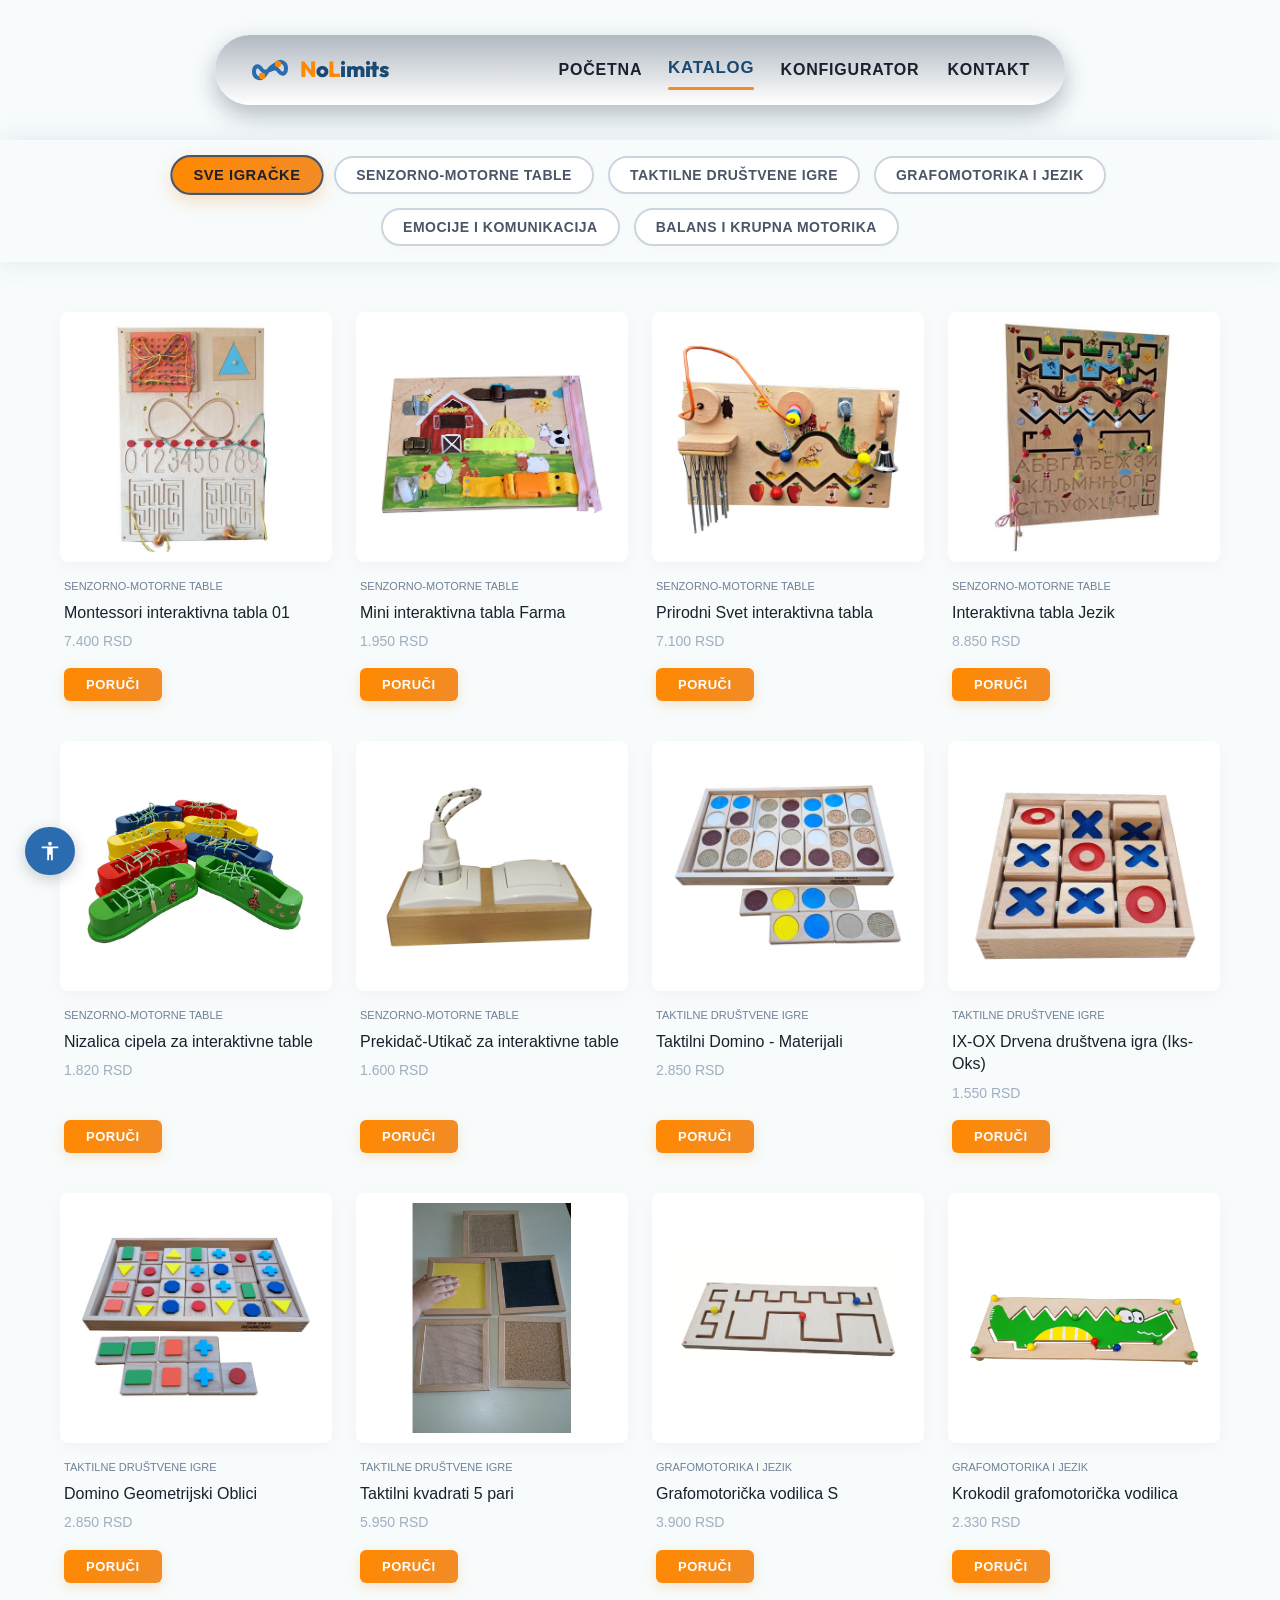
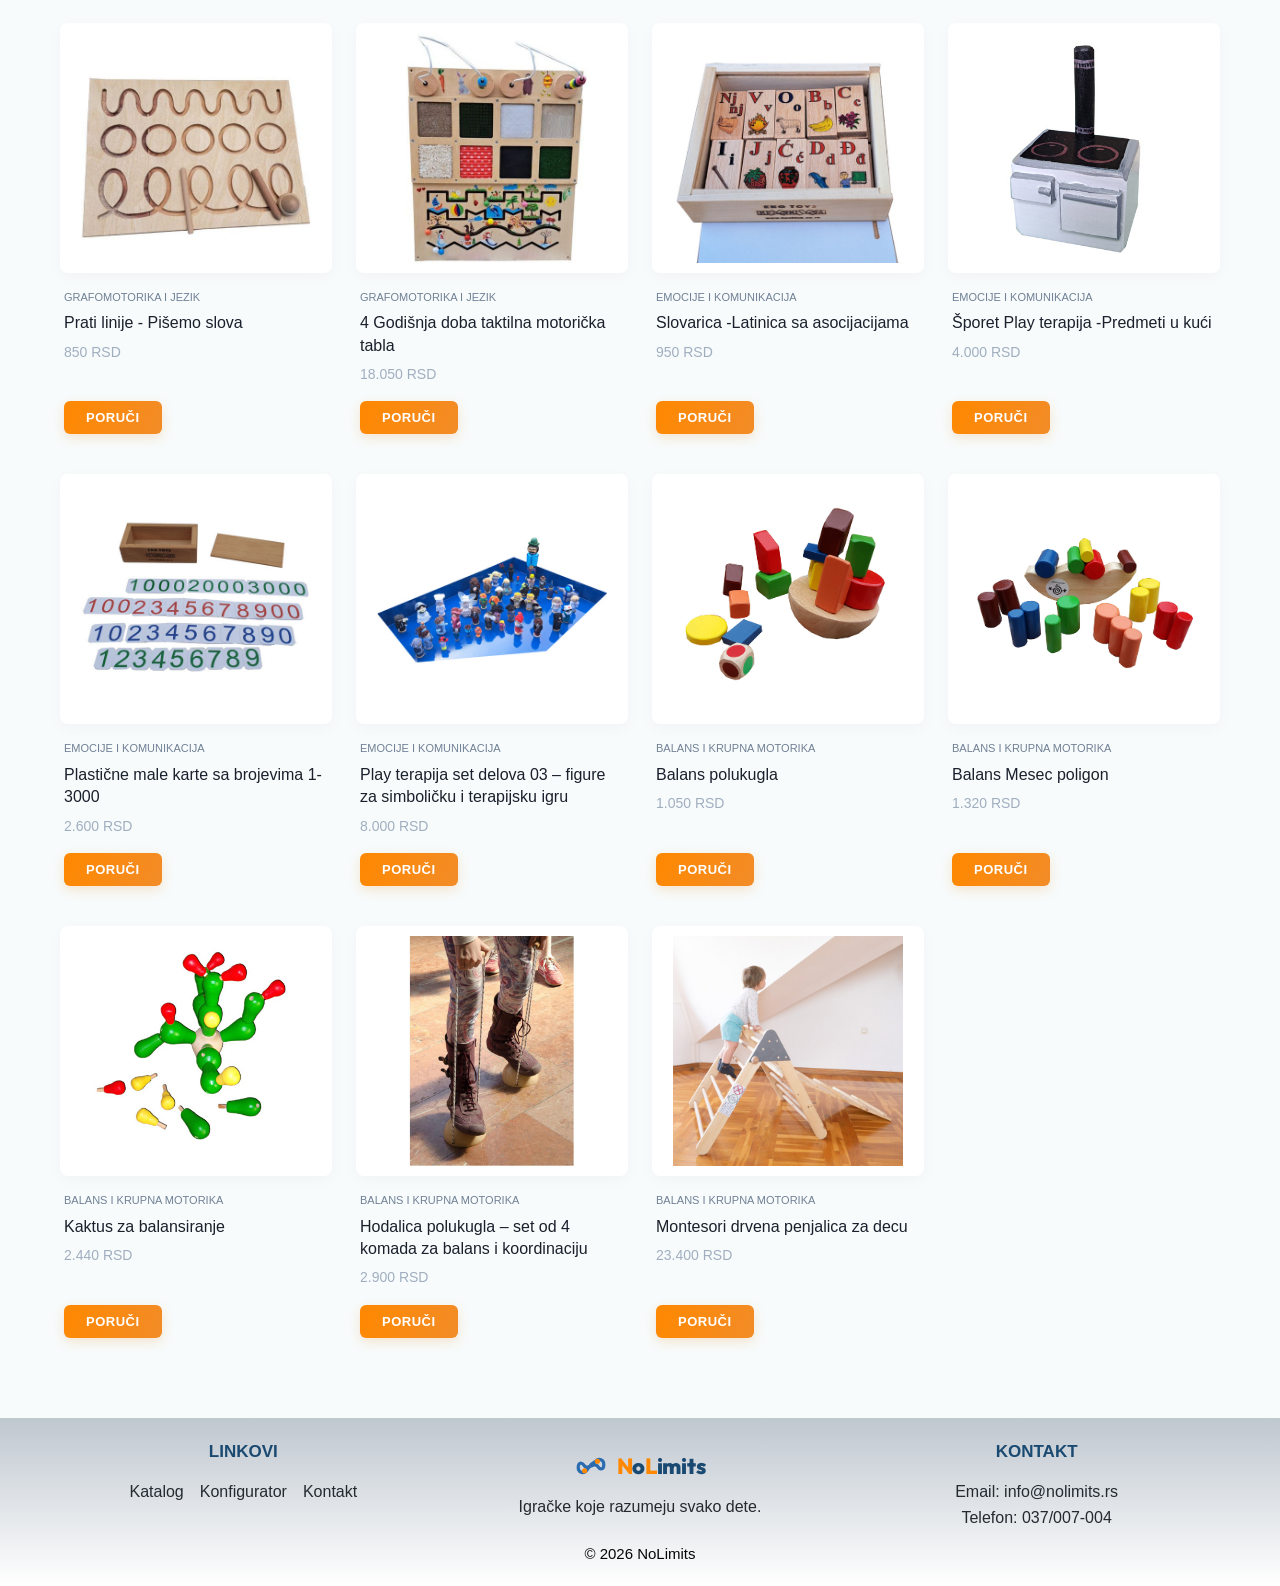
==== commit 31b8cd84: "Unete izmene optimizacije koda broj 2" ====
--- a/catalog.html
+++ b/catalog.html
@@ -8,6 +8,7 @@
   <meta name="description"
     content="Katalog igračaka prilagođenih deci sa oštećenjem vida, motoričkim smetnjama i decom iz spektra autizma.">
   <link rel="stylesheet" href="css/style.css">
+
   <!-- Google Font: Outfit za zakrivljen i moderan logo -->
   <link rel="preconnect" href="https://fonts.googleapis.com">
   <link rel="preconnect" href="https://fonts.gstatic.com" crossorigin>
@@ -28,32 +29,26 @@
   <div id="accessibility-widget" class="access-widget" aria-hidden="true">
     <div class="access-widget-header">
       <h3>Pristupačnost</h3>
-      <button id="close-accessibility" aria-label="Zatvori">✖</button>
+      <button id="close-accessibility" class="flex-center" aria-label="Zatvori">✖</button>
     </div>
 
     <div class="access-widget-body">
-
       <div class="access-section-title">Boje i kontrast</div>
       <div class="access-grid">
         <button class="access-grid-btn" id="btn-monochrome">
-          <span class="access-grid-icon">⬛</span>
-          <span class="access-grid-label">Monohrom</span>
+          <span class="access-grid-icon">⬛</span><span class="access-grid-label">Monohrom</span>
         </button>
         <button class="access-grid-btn" id="btn-dark-contrast">
-          <span class="access-grid-icon">🖤</span>
-          <span class="access-grid-label">Tamni kontrast</span>
+          <span class="access-grid-icon">🖤</span><span class="access-grid-label">Tamni kontrast</span>
         </button>
         <button class="access-grid-btn" id="btn-bright-contrast">
-          <span class="access-grid-icon">☀️</span>
-          <span class="access-grid-label">Svetli kontrast</span>
+          <span class="access-grid-icon">☀️</span><span class="access-grid-label">Svetli kontrast</span>
         </button>
         <button class="access-grid-btn" id="btn-low-sat">
-          <span class="access-grid-icon">🧊</span>
-          <span class="access-grid-label">Niska saturacija</span>
+          <span class="access-grid-icon">🧊</span><span class="access-grid-label">Niska saturacija</span>
         </button>
         <button class="access-grid-btn" id="btn-high-sat">
-          <span class="access-grid-icon">🎨</span>
-          <span class="access-grid-label">Visoka saturacija</span>
+          <span class="access-grid-icon">🎨</span><span class="access-grid-label">Visoka saturacija</span>
         </button>
       </div>
 
@@ -66,7 +61,6 @@
           <button id="btn-font-increase" class="scaler-btn">+</button>
         </div>
       </div>
-
       <div class="access-scaler-group">
         <div class="scaler-label">Prored:</div>
         <div class="scaler-controls">
@@ -75,7 +69,6 @@
           <button id="btn-line-increase" class="scaler-btn">+</button>
         </div>
       </div>
-
       <div class="access-scaler-group">
         <div class="scaler-label">Razmak reči:</div>
         <div class="scaler-controls">
@@ -85,25 +78,21 @@
         </div>
       </div>
 
-      <div class="access-grid" style="margin-top: 12px;">
+      <div class="access-grid" style="margin-top: 15px;">
         <button class="access-grid-btn" id="btn-dyslexia-font">
-          <span class="access-grid-icon">📖</span>
-          <span class="access-grid-label">OpenDyslexic</span>
+          <span class="access-grid-icon">📖</span><span class="access-grid-label">OpenDyslexic</span>
         </button>
         <button class="access-grid-btn" id="btn-highlight-links">
-          <span class="access-grid-icon">🔗</span>
-          <span class="access-grid-label">Istakni linkove</span>
+          <span class="access-grid-icon">🔗</span><span class="access-grid-label">Istakni linkove</span>
         </button>
       </div>
 
       <div class="access-section-title">Alati</div>
       <div class="access-grid">
         <button class="access-grid-btn" id="btn-virtual-keyboard" style="grid-column: span 2;">
-          <span class="access-grid-icon">⌨️</span>
-          <span class="access-grid-label">Virtuelna tastatura</span>
-        </button>
-      </div>
-
+          <span class="access-grid-icon">⌨️</span><span class="access-grid-label">Virtuelna tastatura</span>
+        </button>
+      </div>
     </div>
 
     <div class="access-widget-footer">
@@ -111,10 +100,11 @@
     </div>
   </div>
 
+  <!-- Virtuelna tastatura modal -->
   <div id="virtual-keyboard-modal" class="vk-modal" hidden>
     <div class="vk-header">
       <h4>Virtuelna tastatura</h4>
-      <button id="vk-close">✕</button>
+      <button id="vk-close" class="flex-center">✕</button>
     </div>
     <div class="vk-body">
       <input type="text" id="vk-input" placeholder="Kliknite tastere ispod..." readonly>
@@ -141,7 +131,7 @@
   <!-- ===================== FLOATING HEADER ===================== -->
   <header class="site-header floating-header">
     <div class="container header-inner">
-      <a href="index.html" class="logo" aria-label="NoLimits Početna">
+      <a href="index.html" class="logo flex-center" aria-label="NoLimits Početna">
         <svg width="40" height="40" viewBox="0 0 100 100" fill="none" xmlns="http://www.w3.org/2000/svg"
           aria-hidden="true">
           <path
@@ -179,7 +169,7 @@
   </section>
 
   <!-- ===================== GRID SA IGRAČKAMA ===================== -->
-  <section class="catalog-grid-section">
+  <main class="catalog-grid-section">
     <div class="container">
       <div id="catalog-grid" class="catalog-grid">
         <!-- Kartice igračaka se generišu dinamički preko JavaScript-a (main.js) -->
@@ -190,17 +180,16 @@
       </p>
     </div>
 
-
     <!-- MODAL PROZOR ZA NARUČIVANJE IGRAČKE -->
     <div id="toy-modal" class="modal-overlay" aria-hidden="true">
       <div class="modal-card" role="dialog" aria-modal="true" aria-labelledby="modal-toy-title">
-        <button id="modal-close" class="modal-close-btn" aria-label="Zatvori prozor">&times;</button>
+        <button id="modal-close" class="modal-close-btn flex-center" aria-label="Zatvori prozor">&times;</button>
 
         <div class="modal-grid">
           <!-- LEVA STRANA: Naziv i Slika -->
           <div class="modal-left">
             <h2 id="modal-toy-title">Naziv Igračke</h2>
-            <div class="modal-image-wrapper">
+            <div class="modal-image-wrapper flex-center">
               <img id="modal-toy-image" src="" alt="" class="modal-toy-img">
             </div>
             <p id="modal-toy-desc" class="modal-description"></p>
@@ -245,21 +234,20 @@
         </div>
       </div>
     </div>
-  </section>
   </main>
 
   <footer class="site-footer">
     <div class="container footer-inner">
       <div>
         <h3>Linkovi</h3>
-        <ul class="footer-links horizontal-links">
+        <ul class="footer-links horizontal-links flex-center">
           <li><a href="catalog.html">Katalog</a></li>
           <li><a href="configurator.html">Konfigurator</a></li>
           <li><a href="contact.html">Kontakt</a></li>
         </ul>
       </div>
-      <div class="footer-brand">
-        <a href="index.html" class="logo logo-footer" aria-label="NoLimits Početna">
+      <div class="footer-brand flex-center">
+        <a href="index.html" class="logo logo-footer flex-center" aria-label="NoLimits Početna">
           <svg width="32" height="32" viewBox="0 0 100 100" fill="none" xmlns="http://www.w3.org/2000/svg"
             aria-hidden="true">
             <path
@@ -270,7 +258,7 @@
           </svg>
           <span class="logo-text"><span class="logo-accent">N</span>o<span class="logo-accent">L</span>imits</span>
         </a>
-        <p>Igračke koje razumeju svako dete.</p>
+        <p style="margin-top: 10px;">Igračke koje razumeju svako dete.</p>
       </div>
       <div>
         <h3>Kontakt</h3>
--- a/css/style.css
+++ b/css/style.css
@@ -1497,7 +1497,7 @@
 
 #accessibility-widget {
   position: fixed !important;
-  bottom: 95px !important;
+  bottom: 85px !important;
   left: 25px !important;
   z-index: 2147483646 !important;
   max-height: 75vh;
@@ -1509,18 +1509,18 @@
   color: #ffffff;
   border: none;
   border-radius: 50px;
-  height: 56px;
-  padding: 0 16px;
-  display: flex;
-  align-items: center;
-  box-shadow: 0 4px 20px rgba(0, 0, 0, 0.25);
+  height: 48px;
+  padding: 0 14px;
+  display: flex;
+  align-items: center;
+  box-shadow: 0 4px 15px rgba(0, 0, 0, 0.2);
   cursor: pointer;
   transition: all 0.3s ease;
 }
 
 .access-icon {
-  width: 26px;
-  height: 26px;
+  width: 22px;
+  height: 22px;
   flex-shrink: 0;
 }
 
@@ -1528,33 +1528,33 @@
   max-width: 0;
   opacity: 0;
   white-space: nowrap;
-  font-size: 15px;
+  font-size: 13px;
   font-weight: 600;
   transition: all 0.3s ease;
 }
 
 .access-trigger-btn:hover {
   background-color: var(--color-primary-dark);
-  padding: 0 20px 0 16px;
-  gap: 12px;
+  padding: 0 18px 0 14px;
+  gap: 10px;
 }
 
 .access-trigger-btn:hover .access-text {
-  max-width: 200px;
+  max-width: 180px;
   opacity: 1;
 }
 
 .access-widget {
-  width: 320px;
+  width: 290px;
   background: #ffffff;
-  border-radius: 16px;
-  box-shadow: 0 10px 40px rgba(0, 0, 0, 0.2);
+  border-radius: 12px;
+  box-shadow: 0 8px 30px rgba(0, 0, 0, 0.15);
   display: flex;
   flex-direction: column;
   border: 1px solid var(--color-border);
   opacity: 0;
   visibility: hidden;
-  transform: translateY(20px) scale(0.95);
+  transform: translateY(15px) scale(0.95);
   transition: all 0.3s ease;
 }
 
@@ -1567,41 +1567,62 @@
 .access-widget-header {
   background-color: var(--color-primary);
   color: #ffffff;
-  padding: 16px 20px;
+  padding: 12px 16px;
   display: flex;
   justify-content: space-between;
   align-items: center;
+  border-radius: 11px 11px 0 0;
+}
+
+.access-widget-header h3 {
+  font-size: 14px;
+  margin: 0;
+  text-transform: uppercase;
+  letter-spacing: 0.5px;
 }
 
 #close-accessibility {
   background: transparent;
   border: none;
   color: #ffffff;
-  font-size: 20px;
+  font-size: 18px;
   cursor: pointer;
 }
 
 .access-widget-body {
-  padding: 20px;
+  padding: 14px;
   background-color: #f8fafc;
+}
+
+.access-section-title {
+  font-size: 11px;
+  font-weight: 800;
+  color: #4a5568;
+  text-transform: uppercase;
+  margin: 12px 0 8px 4px;
+}
+
+.access-section-title:first-child {
+  margin-top: 0;
 }
 
 .access-grid {
   display: grid;
   grid-template-columns: 1fr 1fr;
-  gap: 12px;
+  gap: 8px;
 }
 
 .access-grid-btn {
   background-color: #ffffff;
   border: 2px solid var(--color-border);
-  border-radius: 12px;
-  padding: 14px 10px;
+  border-radius: 10px;
+  padding: 10px 8px;
   display: flex;
   flex-direction: column;
   align-items: center;
-  gap: 8px;
+  gap: 6px;
   cursor: pointer;
+  transition: all 0.2s ease;
 }
 
 .access-grid-btn:hover,
@@ -1610,15 +1631,88 @@
   background-color: #eaf3fb;
 }
 
+.access-grid-icon {
+  font-size: 18px;
+}
+
+.access-grid-label {
+  font-size: 11px;
+  font-weight: 700;
+  text-align: center;
+  color: var(--color-text);
+}
+
+.access-scaler-group {
+  display: flex;
+  justify-content: space-between;
+  align-items: center;
+  background: #ffffff;
+  border: 1px solid var(--color-border);
+  border-radius: 8px;
+  padding: 8px 12px;
+  margin-bottom: 6px;
+}
+
+.scaler-label {
+  font-size: 12px;
+  font-weight: 700;
+  color: var(--color-text);
+}
+
+.scaler-controls {
+  display: flex;
+  align-items: center;
+  gap: 8px;
+}
+
+.scaler-btn {
+  background: #edf2f7;
+  border: 1px solid #cbd5e0;
+  color: #2d3748;
+  width: 24px;
+  height: 24px;
+  border-radius: 4px;
+  font-weight: bold;
+  cursor: pointer;
+  display: flex;
+  align-items: center;
+  justify-content: center;
+}
+
+.scaler-btn:hover {
+  background: #e2e8f0;
+}
+
+.scaler-val {
+  font-size: 12px;
+  font-weight: bold;
+  min-width: 45px;
+  text-align: center;
+}
+
+.access-widget-footer {
+  padding: 12px;
+  background: #ffffff;
+  border-top: 1px solid var(--color-border);
+  border-radius: 0 0 11px 11px;
+}
+
 .access-reset-btn {
   width: 100%;
   background-color: var(--color-primary-dark);
   color: #ffffff;
-  padding: 12px;
+  padding: 10px;
   border: none;
-  border-radius: 8px;
-  font-weight: 600;
+  border-radius: 6px;
+  font-weight: 700;
+  font-size: 12px;
+  text-transform: uppercase;
   cursor: pointer;
+  transition: background 0.2s;
+}
+
+.access-reset-btn:hover {
+  background-color: #123452;
 }
 
 /* Tastatura */
@@ -1626,30 +1720,71 @@
   position: fixed;
   bottom: 20px;
   right: 20px;
-  width: 360px;
+  width: 340px;
   background: #ffffff;
   border-radius: 12px;
   box-shadow: 0 10px 30px rgba(0, 0, 0, 0.25);
   z-index: 2147483647;
   border: 2px solid var(--color-primary);
-  padding: 16px;
+  padding: 14px;
+}
+
+.vk-header {
+  display: flex;
+  justify-content: space-between;
+  align-items: center;
+  margin-bottom: 12px;
+}
+
+.vk-header h4 {
+  font-size: 13px;
+  text-transform: uppercase;
+  color: var(--color-primary-dark);
+  margin: 0;
+}
+
+#vk-close {
+  background: #f1f5f9;
+  border: none;
+  width: 26px;
+  height: 26px;
+  border-radius: 50%;
+  cursor: pointer;
+  font-size: 14px;
+}
+
+#vk-input {
+  width: 100%;
+  padding: 8px;
+  border: 2px solid var(--color-border);
+  border-radius: 6px;
+  margin-bottom: 12px;
+  font-size: 13px;
+  background: #f8fafc;
+  outline: none;
 }
 
 .vk-keys {
   display: grid;
   grid-template-columns: repeat(10, 1fr);
-  gap: 4px;
+  gap: 3px;
 }
 
 .vk-key {
   background: #f1f5f9;
   border: 1px solid #cbd5e0;
   border-radius: 4px;
-  padding: 8px 0;
+  padding: 6px 0;
   font-size: 11px;
   font-weight: bold;
   cursor: pointer;
   text-align: center;
+  color: #2d3748;
+  transition: background 0.1s;
+}
+
+.vk-key:hover {
+  background: #e2e8f0;
 }
 
 .vk-space {
@@ -1660,6 +1795,11 @@
   grid-column: span 4;
   background: #fed7d7;
   color: #c53030;
+  border-color: #feb2b2;
+}
+
+.vk-clear:hover {
+  background: #feb2b2;
 }
 /* ===================== KONTRASTI (High Contrast Mode) ===================== */
 body.mode-monochrome>*:not(#accessibility-trigger):not(#accessibility-widget):not(#virtual-keyboard-modal) {
